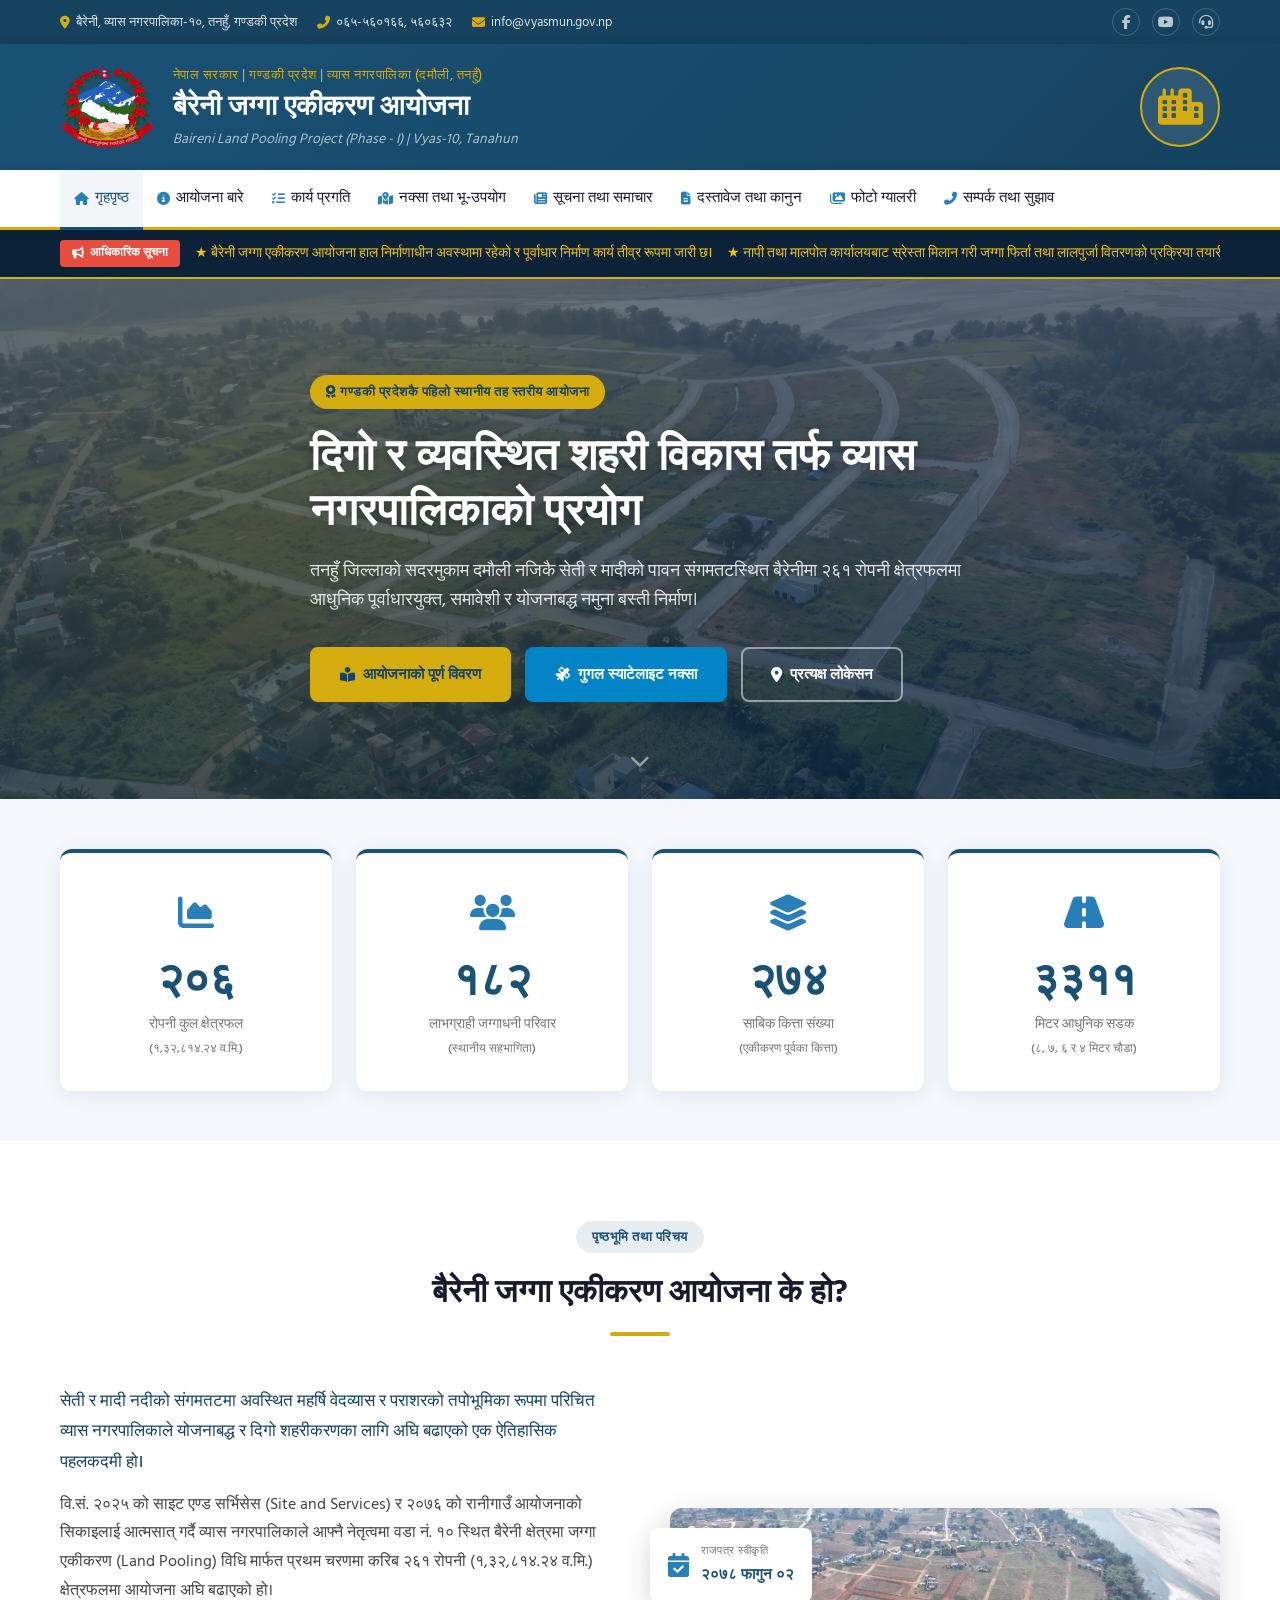
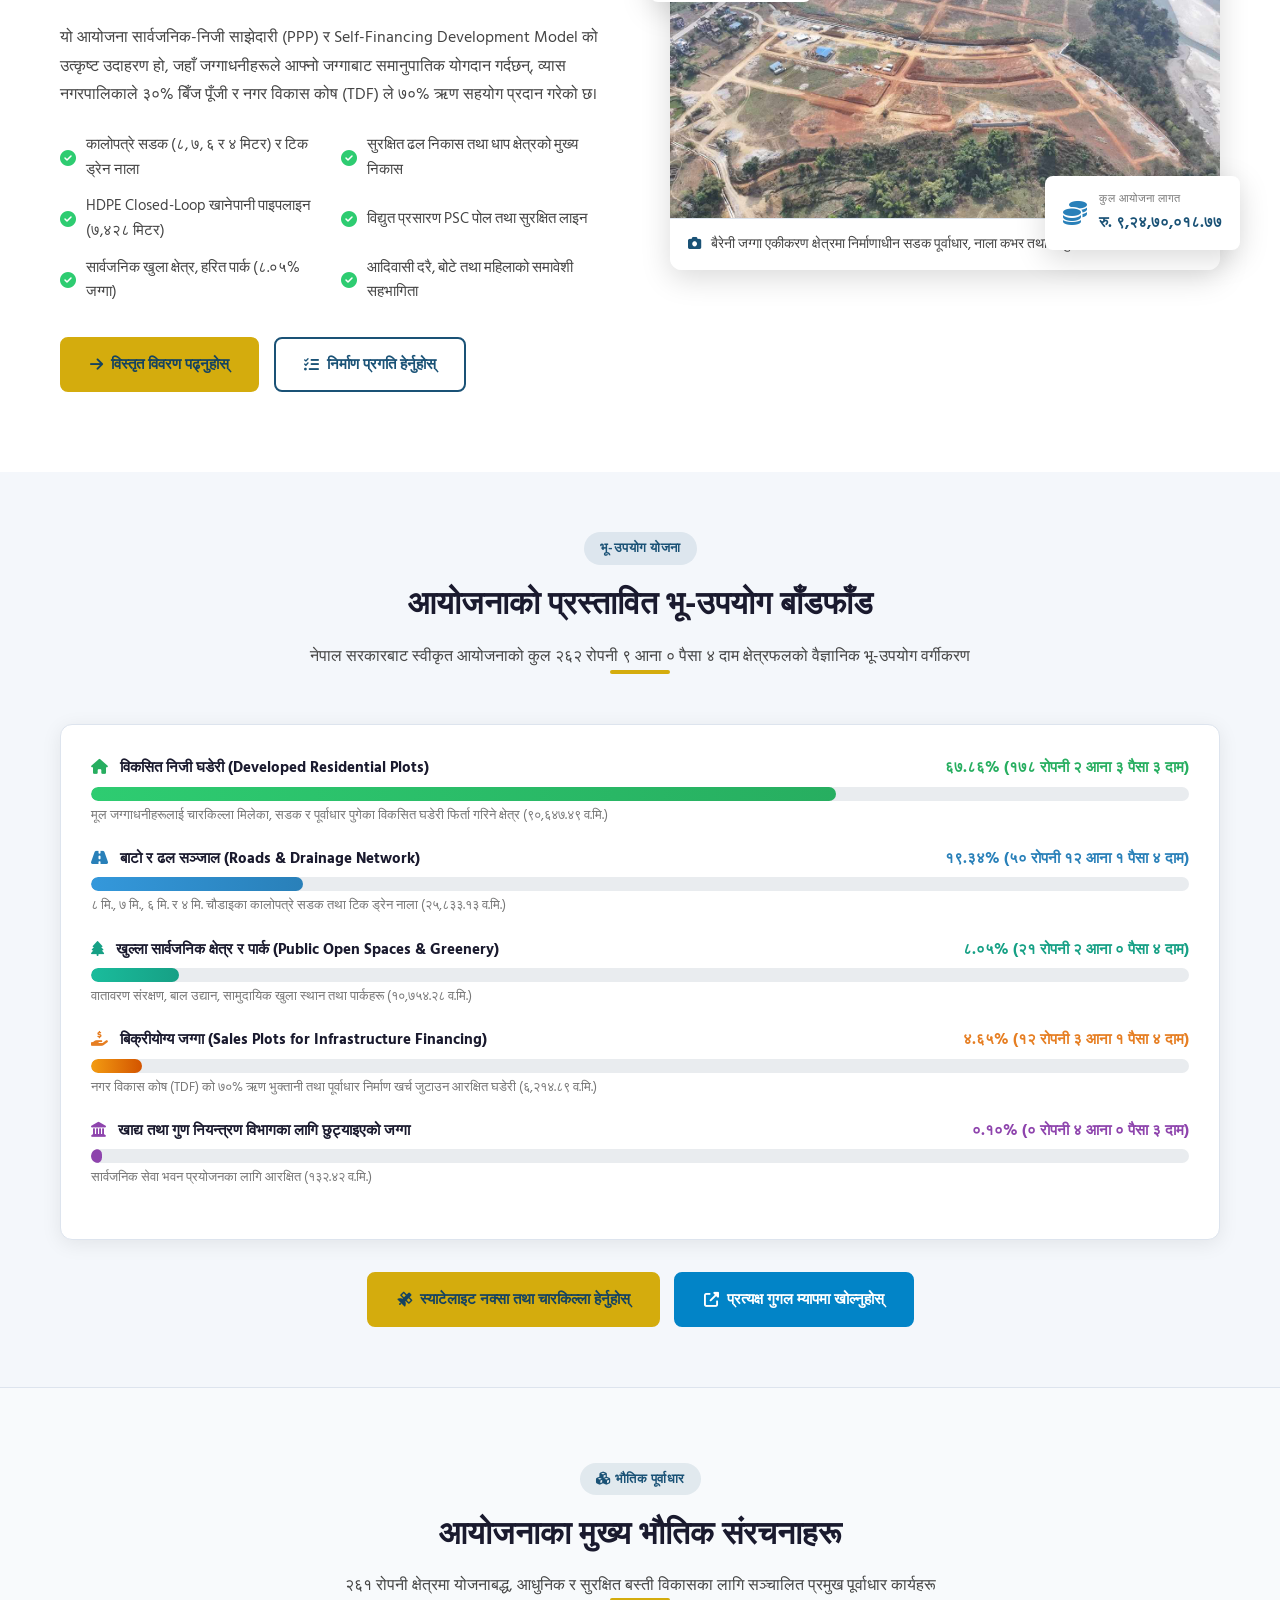
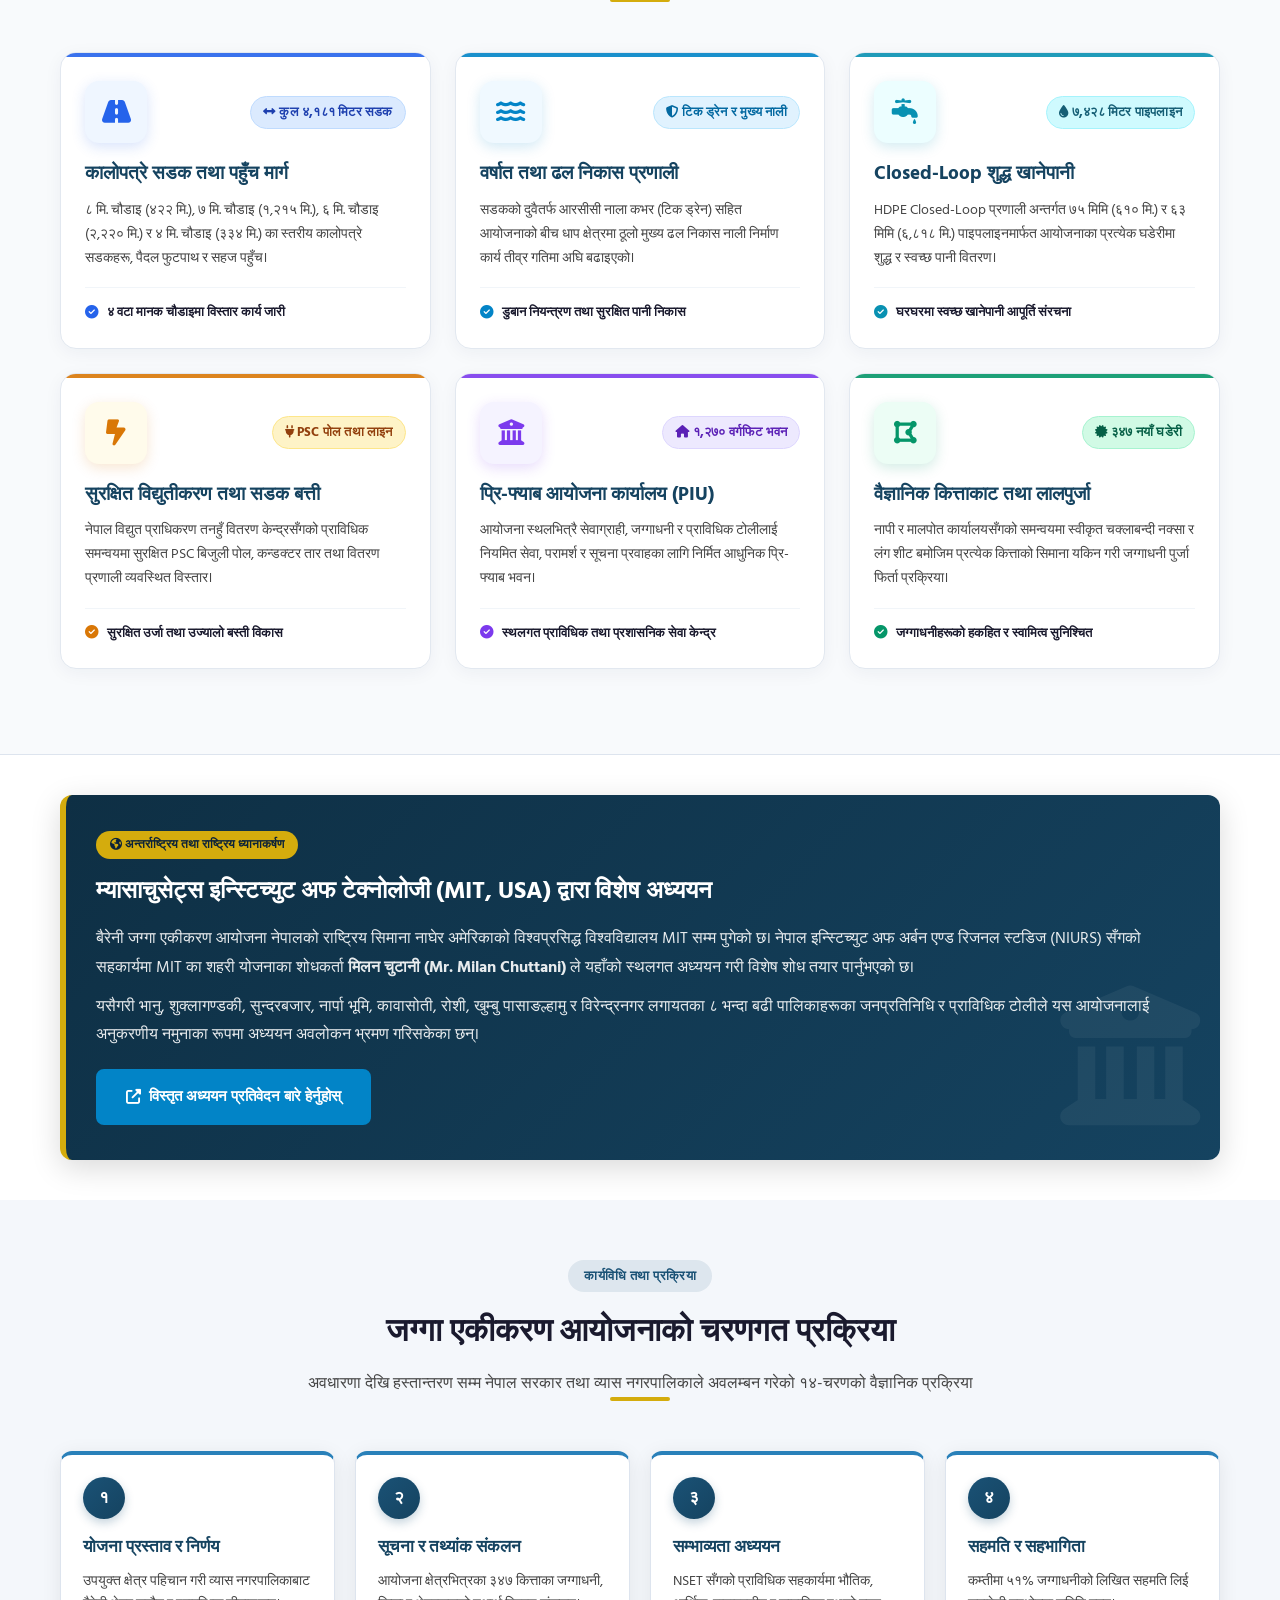
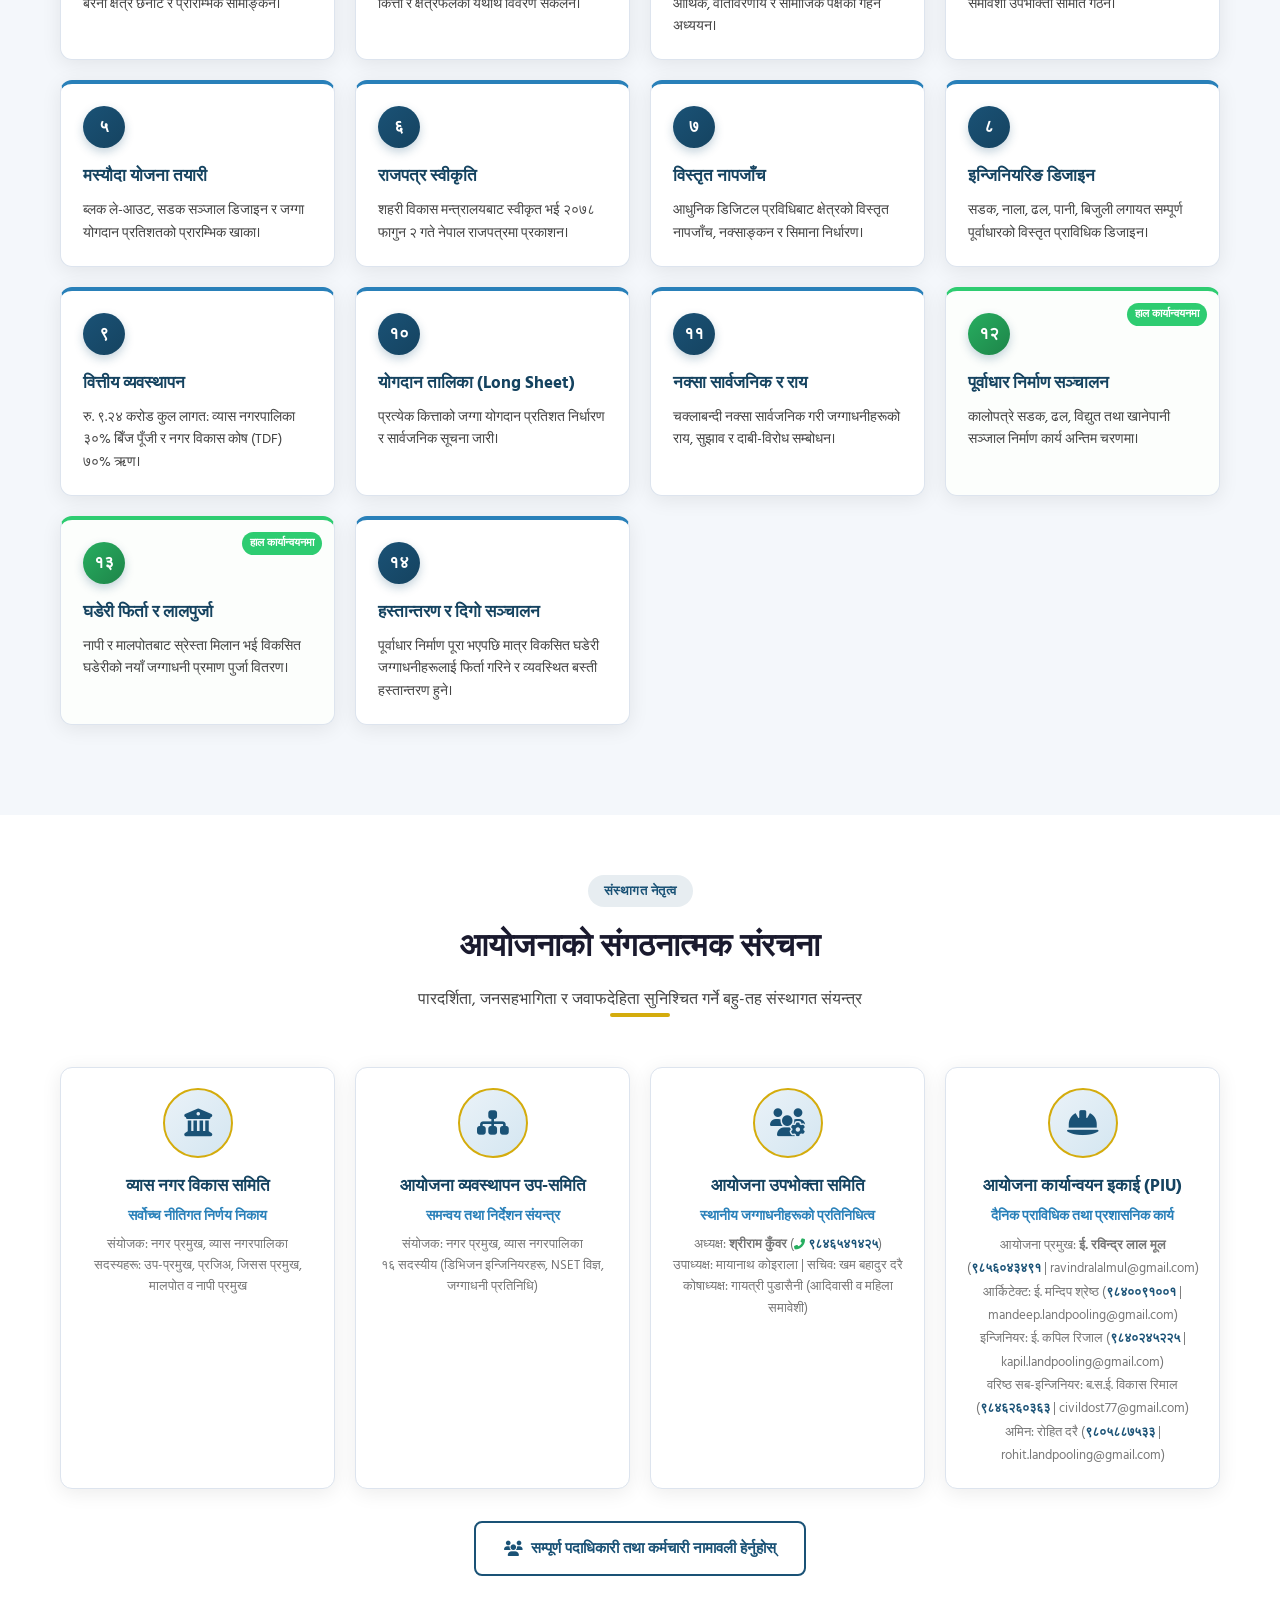
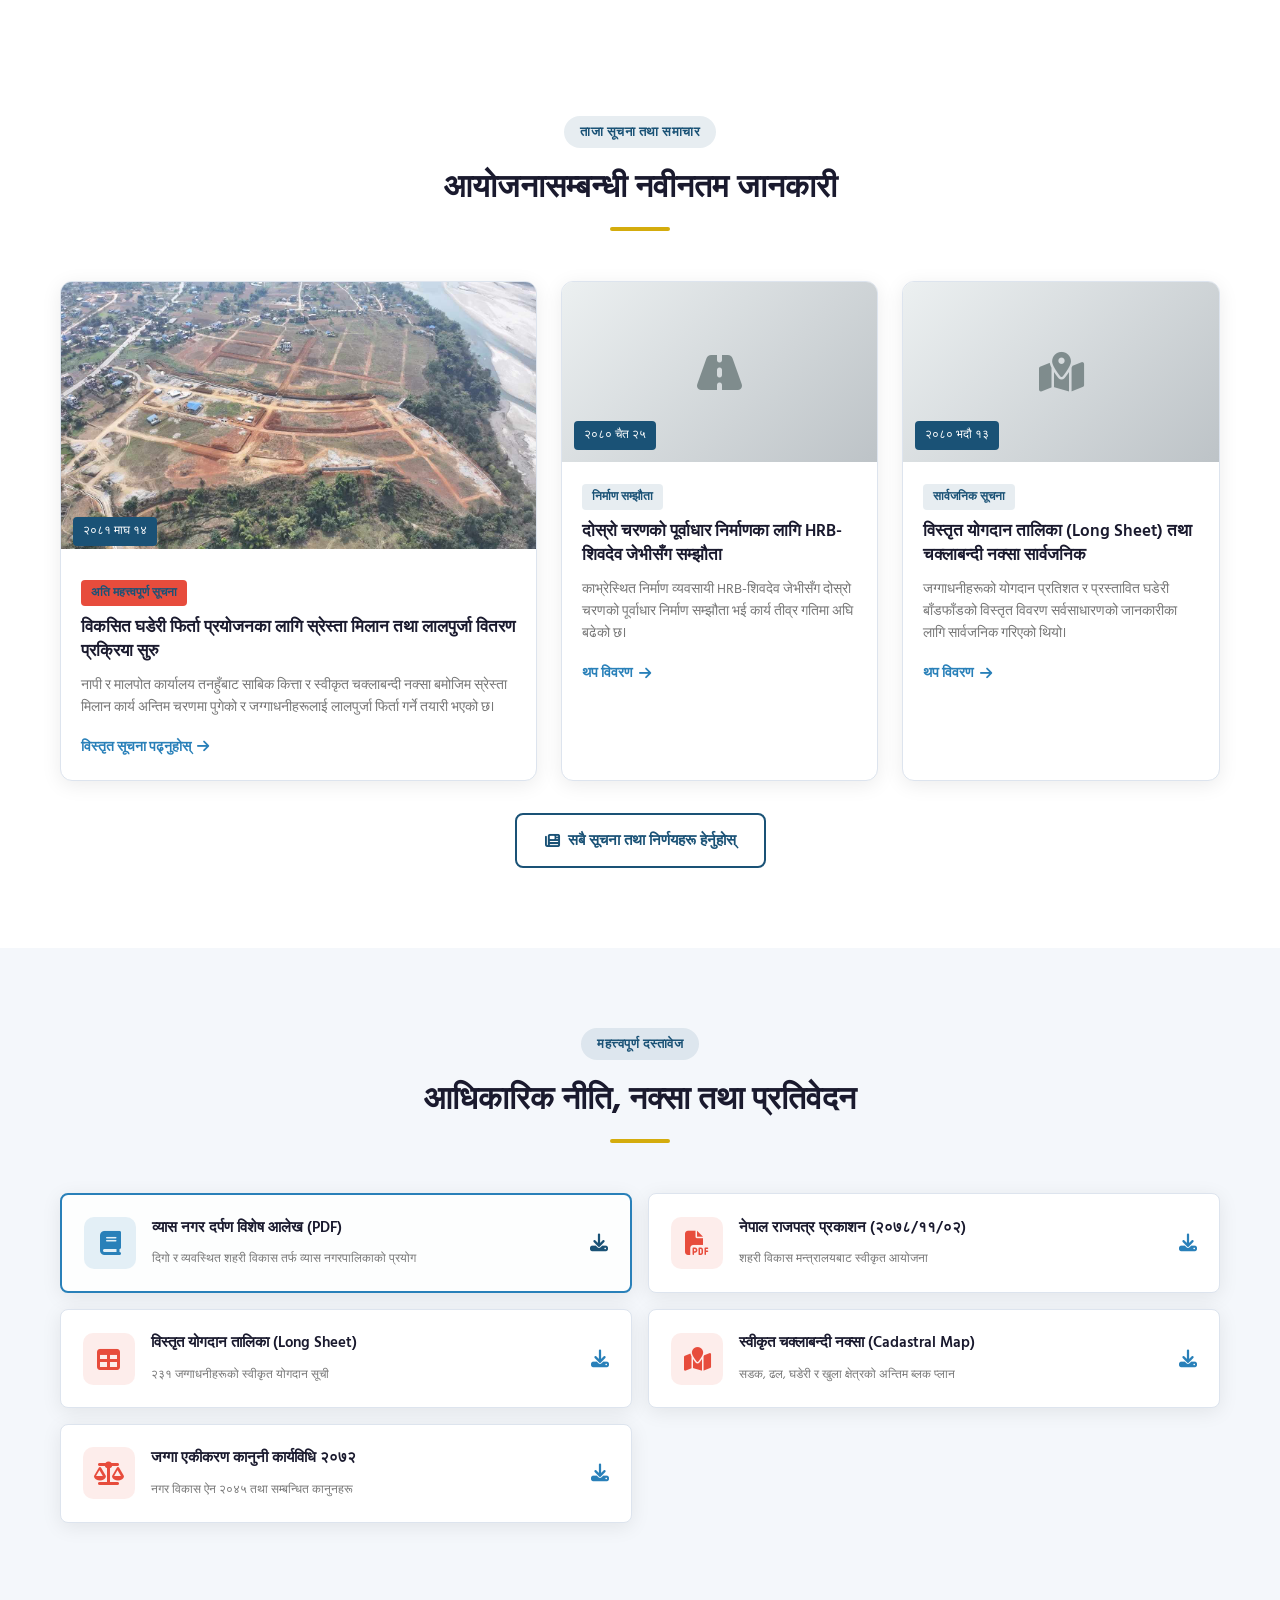
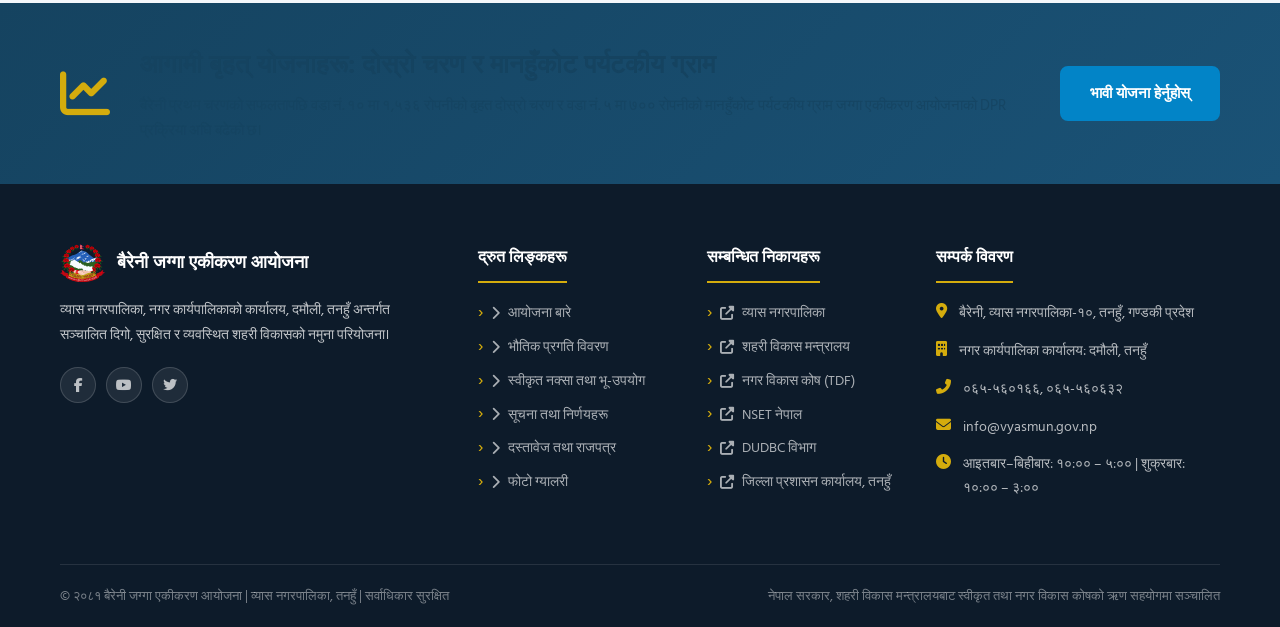
==== index.html @ 3c4b21ab "refactor: update navigation links and structure across core pages" ====
<!DOCTYPE html>
<html lang="ne">
<head>
    <meta charset="UTF-8">
    <meta name="viewport" content="width=device-width, initial-scale=1.0">
    <title>बैरेनी जग्गा एकीकरण आयोजना | व्यास नगरपालिका, तनहुँ</title>
    <meta name="description" content="बैरेनी जग्गा एकीकरण आयोजना (प्रथम चरण), व्यास नगरपालिका वडा नं. १०, तनहुँ। दिगो, व्यवस्थित र सुरक्षित शहरी विकास तर्फ व्यास नगरपालिकाको ऐतिहासिक प्रयोग।">
    <link rel="stylesheet" href="css/style.css">
    <link rel="stylesheet" href="https://cdnjs.cloudflare.com/ajax/libs/font-awesome/6.5.0/css/all.min.css">
    <link href="https://fonts.googleapis.com/css2?family=Hind+Siliguri:wght@300;400;500;600;700&display=swap" rel="stylesheet">
</head>
<body>

    <!-- Top Bar -->
    <div class="top-bar">
        <div class="container">
            <div class="top-bar-left">
                <span><i class="fas fa-map-marker-alt"></i> बैरेनी, व्यास नगरपालिका-१०, तनहुँ, गण्डकी प्रदेश</span>
                <span><i class="fas fa-phone-alt"></i> ०६५-५६०१६६, ५६०६३२</span>
                <span><i class="fas fa-envelope"></i> info@vyasmun.gov.np</span>
            </div>
            <div class="top-bar-right">
                <a href="https://facebook.com" target="_blank" title="Facebook"><i class="fab fa-facebook-f"></i></a>
                <a href="https://youtube.com" target="_blank" title="YouTube"><i class="fab fa-youtube"></i></a>
                <a href="contact.html" title="सम्पर्क"><i class="fas fa-headset"></i></a>
            </div>
        </div>
    </div>

    <!-- Header -->
    <header class="main-header">
        <div class="container">
            <div class="header-content">
                <div class="logo-section">
                    <img src="images/nepal-emblem.svg" alt="नेपाल सरकार निशान छाप" class="gov-logo">
                    <div class="title-section">
                        <p class="gov-title">नेपाल सरकार | गण्डकी प्रदेश | व्यास नगरपालिका (दमौली, तनहुँ)</p>
                        <h1 class="site-title">बैरेनी जग्गा एकीकरण आयोजना</h1>
                        <p class="site-subtitle">Baireni Land Pooling Project (Phase - I) | Vyas-10, Tanahun</p>
                    </div>
                </div>
                <div class="header-emblem">
                    <div class="emblem-circle" title="दिगो र व्यवस्थित शहर">
                        <i class="fas fa-city"></i>
                    </div>
                </div>
            </div>
        </div>
    </header>

    <!-- Navigation -->
    <nav class="main-nav">
        <div class="container">
            <button class="nav-toggle" id="navToggle" aria-label="Menu Toggle">
                <i class="fas fa-bars"></i>
            </button>
            <ul class="nav-menu" id="navMenu">
                <li class="active"><a href="index.html"><i class="fas fa-home"></i> गृहपृष्ठ</a></li>
                <li><a href="about.html"><i class="fas fa-info-circle"></i> आयोजना बारे</a></li>
                <li><a href="progress.html"><i class="fas fa-tasks"></i> कार्य प्रगति</a></li>
                <li><a href="map.html"><i class="fas fa-map-marked-alt"></i> नक्सा तथा भू-उपयोग</a></li>
                <li><a href="news.html"><i class="fas fa-newspaper"></i> सूचना तथा समाचार</a></li>
                <li><a href="documents.html"><i class="fas fa-file-alt"></i> दस्तावेज तथा कानुन</a></li>
                <li><a href="gallery.html"><i class="fas fa-images"></i> फोटो ग्यालरी</a></li>
                <li><a href="contact.html"><i class="fas fa-phone-alt"></i> सम्पर्क तथा सुझाव</a></li>
            </ul>
        </div>
    </nav>

    <!-- Notice Ticker -->
    <div class="notice-ticker">
        <div class="container">
            <div class="ticker-badge">
                <i class="fas fa-bullhorn"></i> आधिकारिक सूचना
            </div>
            <div class="ticker-content">
                <span class="ticker-text">
                    ★ बैरेनी जग्गा एकीकरण आयोजना हाल निर्माणाधीन अवस्थामा रहेको र पूर्वाधार निर्माण कार्य तीव्र रूपमा जारी छ। &nbsp;&nbsp;&nbsp;&nbsp;★ नापी तथा मालपोत कार्यालयबाट स्रेस्ता मिलान गरी जग्गा फिर्ता तथा लालपुर्जा वितरणको प्रक्रिया तयारी अवस्थामा रहेको छ। &nbsp;&nbsp;&nbsp;&nbsp;★ काठमाडौँ उपत्यका बाहिर स्थानीय तहद्वारा आफ्नै स्वामित्वमा सञ्चालित गण्डकी प्रदेशकै पहिलो नमुना आयोजना।
                </span>
            </div>
        </div>
    </div>

    <!-- Hero Section -->
    <section class="hero" style="background: linear-gradient(rgba(10, 31, 53, 0.62), rgba(13, 43, 69, 0.78)), url('images/baireni_aerial.jpg') center/cover no-repeat;">
        <div class="hero-slider">
            <div class="hero-slide active">
                <div class="hero-content container">
                    <div class="hero-badge">
                        <i class="fas fa-award"></i> गण्डकी प्रदेशकै पहिलो स्थानीय तह स्तरीय आयोजना
                    </div>
                    <h2>दिगो र व्यवस्थित शहरी विकास तर्फ व्यास नगरपालिकाको प्रयोग</h2>
                    <p>तनहुँ जिल्लाको सदरमुकाम दमौली नजिकै सेती र मादीको पावन संगमतटस्थित बैरेनीमा २६१ रोपनी क्षेत्रफलमा आधुनिक पूर्वाधारयुक्त, समावेशी र योजनाबद्ध नमुना बस्ती निर्माण।</p>
                    <div class="hero-buttons">
                        <a href="about.html" class="btn btn-primary"><i class="fas fa-book-reader"></i> आयोजनाको पूर्ण विवरण</a>
                        <a href="map.html" class="btn btn-secondary"><i class="fas fa-satellite"></i> गुगल स्याटेलाइट नक्सा</a>
                        <a href="https://maps.app.goo.gl/1mKsbAi3sd88psxE6" target="_blank" rel="noopener noreferrer" class="btn btn-outline"><i class="fas fa-map-marker-alt"></i> प्रत्यक्ष लोकेसन</a>
                    </div>
                </div>
            </div>
        </div>
        <div class="hero-scroll">
            <i class="fas fa-chevron-down"></i>
        </div>
    </section>

    <!-- Core Statistics Section -->
    <section class="stats-section">
        <div class="container">
            <div class="stats-grid">
                <div class="stat-card">
                    <div class="stat-icon"><i class="fas fa-chart-area"></i></div>
                    <div class="stat-number" data-target="261">०</div>
                    <div class="stat-label">रोपनी कुल क्षेत्रफल<br><small style="font-size:12px;color:var(--text-light);">(१,३२,८१४.२४ व.मि.)</small></div>
                </div>
                <div class="stat-card">
                    <div class="stat-icon"><i class="fas fa-users"></i></div>
                    <div class="stat-number" data-target="231">०</div>
                    <div class="stat-label">लाभग्राही जग्गाधनी परिवार<br><small style="font-size:12px;color:var(--text-light);">(स्थानीय सहभागिता)</small></div>
                </div>
                <div class="stat-card">
                    <div class="stat-icon"><i class="fas fa-layer-group"></i></div>
                    <div class="stat-number" data-target="347">०</div>
                    <div class="stat-label">साबिक कित्ता संख्या<br><small style="font-size:12px;color:var(--text-light);">(एकीकरण पूर्वका कित्ता)</small></div>
                </div>
                <div class="stat-card">
                    <div class="stat-icon"><i class="fas fa-road"></i></div>
                    <div class="stat-number" data-target="4181">०</div>
                    <div class="stat-label">मिटर आधुनिक सडक<br><small style="font-size:12px;color:var(--text-light);">(८, ७, ६ र ४ मिटर चौडा)</small></div>
                </div>
            </div>
        </div>
    </section>

    <!-- About Section -->
    <section class="about-section">
        <div class="container">
            <div class="section-header">
                <span class="section-tag">पृष्ठभूमि तथा परिचय</span>
                <h2>बैरेनी जग्गा एकीकरण आयोजना के हो?</h2>
                <div class="section-divider"></div>
            </div>
            <div class="about-grid">
                <div class="about-text">
                    <p style="font-size: 17px; font-weight: 500; color: var(--primary-dark); margin-bottom: 12px;">
                        सेती र मादी नदीको संगमतटमा अवस्थित महर्षि वेदव्यास र पराशरको तपोभूमिका रूपमा परिचित व्यास नगरपालिकाले योजनाबद्ध र दिगो शहरीकरणका लागि अघि बढाएको एक ऐतिहासिक पहलकदमी हो।
                    </p>
                    <p>
                        वि.सं. २०२५ को साइट एण्ड सर्भिसेस (Site and Services) र २०७६ को रानीगाउँ आयोजनाको सिकाइलाई आत्मसात् गर्दै व्यास नगरपालिकाले आफ्नै नेतृत्वमा वडा नं. १० स्थित बैरेनी क्षेत्रमा जग्गा एकीकरण (Land Pooling) विधि मार्फत प्रथम चरणमा करिब २६१ रोपनी (१,३२,८१४.२४ व.मि.) क्षेत्रफलमा आयोजना अघि बढाएको हो।
                    </p>
                    <p>
                        यो आयोजना सार्वजनिक-निजी साझेदारी (PPP) र Self-Financing Development Model को उत्कृष्ट उदाहरण हो, जहाँ जग्गाधनीहरूले आफ्नो जग्गाबाट समानुपातिक योगदान गर्दछन्, व्यास नगरपालिकाले ३०% बिँज पूँजी र नगर विकास कोष (TDF) ले ७०% ऋण सहयोग प्रदान गरेको छ।
                    </p>
                    <div class="about-features">
                        <div class="feature-item">
                            <i class="fas fa-check-circle"></i>
                            <span>कालोपत्रे सडक (८, ७, ६ र ४ मिटर) र टिक ड्रेन नाला</span>
                        </div>
                        <div class="feature-item">
                            <i class="fas fa-check-circle"></i>
                            <span>सुरक्षित ढल निकास तथा धाप क्षेत्रको मुख्य निकास</span>
                        </div>
                        <div class="feature-item">
                            <i class="fas fa-check-circle"></i>
                            <span>HDPE Closed-Loop खानेपानी पाइपलाइन (७,४२८ मिटर)</span>
                        </div>
                        <div class="feature-item">
                            <i class="fas fa-check-circle"></i>
                            <span>विद्युत प्रसारण PSC पोल तथा सुरक्षित लाइन</span>
                        </div>
                        <div class="feature-item">
                            <i class="fas fa-check-circle"></i>
                            <span>सार्वजनिक खुला क्षेत्र, हरित पार्क (८.०५% जग्गा)</span>
                        </div>
                        <div class="feature-item">
                            <i class="fas fa-check-circle"></i>
                            <span>आदिवासी दरै, बोटे तथा महिलाको समावेशी सहभागिता</span>
                        </div>
                    </div>
                    <div style="margin-top: 25px; display: flex; gap: 15px; flex-wrap: wrap;">
                        <a href="about.html" class="btn btn-primary"><i class="fas fa-arrow-right"></i> विस्तृत विवरण पढ्नुहोस्</a>
                        <a href="progress.html" class="btn btn-outline-primary"><i class="fas fa-tasks"></i> निर्माण प्रगति हेर्नुहोस्</a>
                    </div>
                </div>
                <div class="about-image">
                    <div class="image-card" style="border-radius: var(--radius); overflow: hidden; box-shadow: var(--shadow-hover);">
                        <img src="images/baireni_roads.jpg" alt="बैरेनी आयोजना क्षेत्रमा निर्मित सडक तथा पूर्वाधार" style="width:100%; height: auto; display:block;">
                        <div style="padding: 14px 18px; background: #fff; font-size: 13.5px; color: var(--text-medium); border-top: 1px solid var(--border);">
                            <i class="fas fa-camera" style="color:var(--primary); margin-right:6px;"></i> बैरेनी जग्गा एकीकरण क्षेत्रमा निर्माणाधीन सडक पूर्वाधार, नाला कभर तथा बिजुली पोल विस्तार
                        </div>
                    </div>
                    <div class="info-badge top-badge">
                        <i class="fas fa-calendar-check"></i>
                        <div>
                            <strong>राजपत्र स्वीकृति</strong>
                            <span>२०७८ फागुन ०२</span>
                        </div>
                    </div>
                    <div class="info-badge bottom-badge">
                        <i class="fas fa-coins"></i>
                        <div>
                            <strong>कुल आयोजना लागत</strong>
                            <span>रु. ९,२४,७०,०१८.७७</span>
                        </div>
                    </div>
                </div>
            </div>
        </div>
    </section>

    <!-- Land Use Breakdown Section -->
    <section class="section" style="background: var(--bg-light); padding: 60px 0;">
        <div class="container">
            <div class="section-header">
                <span class="section-tag">भू-उपयोग योजना</span>
                <h2>आयोजनाको प्रस्तावित भू-उपयोग बाँडफाँड</h2>
                <p style="color: var(--text-medium); max-width: 750px; margin: 0 auto;">नेपाल सरकारबाट स्वीकृत आयोजनाको कुल २६२ रोपनी ९ आना ० पैसा ४ दाम क्षेत्रफलको वैज्ञानिक भू-उपयोग वर्गीकरण</p>
                <div class="section-divider"></div>
            </div>

            <div class="landuse-bars" style="background: #fff; padding: 30px; border-radius: var(--radius); box-shadow: var(--shadow); border: 1px solid var(--border);">
                <!-- Item 1 -->
                <div class="landuse-bar-item">
                    <div class="landuse-header">
                        <span><i class="fas fa-home" style="color: #27ae60; margin-right: 8px;"></i> <strong>विकसित निजी घडेरी (Developed Residential Plots)</strong></span>
                        <span style="color: #27ae60; font-weight: 700;">६७.८६% (१७८ रोपनी २ आना ३ पैसा ३ दाम)</span>
                    </div>
                    <div class="landuse-track">
                        <div class="landuse-fill" style="width: 67.86%; background: linear-gradient(90deg, #2ecc71, #27ae60);"></div>
                    </div>
                    <small style="color: var(--text-light); font-size: 13px;">मूल जग्गाधनीहरूलाई चारकिल्ला मिलेका, सडक र पूर्वाधार पुगेका विकसित घडेरी फिर्ता गरिने क्षेत्र (९०,६४७.४९ व.मि.)</small>
                </div>

                <!-- Item 2 -->
                <div class="landuse-bar-item">
                    <div class="landuse-header">
                        <span><i class="fas fa-road" style="color: #2980b9; margin-right: 8px;"></i> <strong>बाटो र ढल सञ्जाल (Roads & Drainage Network)</strong></span>
                        <span style="color: #2980b9; font-weight: 700;">१९.३४% (५० रोपनी १२ आना १ पैसा ४ दाम)</span>
                    </div>
                    <div class="landuse-track">
                        <div class="landuse-fill" style="width: 19.34%; background: linear-gradient(90deg, #3498db, #2980b9);"></div>
                    </div>
                    <small style="color: var(--text-light); font-size: 13px;">८ मि., ७ मि., ६ मि. र ४ मि. चौडाइका कालोपत्रे सडक तथा टिक ड्रेन नाला (२५,८३३.१३ व.मि.)</small>
                </div>

                <!-- Item 3 -->
                <div class="landuse-bar-item">
                    <div class="landuse-header">
                        <span><i class="fas fa-tree" style="color: #16a085; margin-right: 8px;"></i> <strong>खुल्ला सार्वजनिक क्षेत्र र पार्क (Public Open Spaces & Greenery)</strong></span>
                        <span style="color: #16a085; font-weight: 700;">८.०५% (२१ रोपनी २ आना ० पैसा ४ दाम)</span>
                    </div>
                    <div class="landuse-track">
                        <div class="landuse-fill" style="width: 8.05%; background: linear-gradient(90deg, #1abc9c, #16a085);"></div>
                    </div>
                    <small style="color: var(--text-light); font-size: 13px;">वातावरण संरक्षण, बाल उद्यान, सामुदायिक खुला स्थान तथा पार्कहरू (१०,७५४.२८ व.मि.)</small>
                </div>

                <!-- Item 4 -->
                <div class="landuse-bar-item">
                    <div class="landuse-header">
                        <span><i class="fas fa-hand-holding-usd" style="color: #e67e22; margin-right: 8px;"></i> <strong>बिक्रीयोग्य जग्गा (Sales Plots for Infrastructure Financing)</strong></span>
                        <span style="color: #e67e22; font-weight: 700;">४.६५% (१२ रोपनी ३ आना १ पैसा ४ दाम)</span>
                    </div>
                    <div class="landuse-track">
                        <div class="landuse-fill" style="width: 4.65%; background: linear-gradient(90deg, #f39c12, #d35400);"></div>
                    </div>
                    <small style="color: var(--text-light); font-size: 13px;">नगर विकास कोष (TDF) को ७०% ऋण भुक्तानी तथा पूर्वाधार निर्माण खर्च जुटाउन आरक्षित घडेरी (६,२१४.८९ व.मि.)</small>
                </div>

                <!-- Item 5 -->
                <div class="landuse-bar-item">
                    <div class="landuse-header">
                        <span><i class="fas fa-landmark" style="color: #8e44ad; margin-right: 8px;"></i> <strong>खाद्य तथा गुण नियन्त्रण विभागका लागि छुट्याइएको जग्गा</strong></span>
                        <span style="color: #8e44ad; font-weight: 700;">०.१०% (० रोपनी ४ आना ० पैसा ३ दाम)</span>
                    </div>
                    <div class="landuse-track">
                        <div class="landuse-fill" style="width: 1%; background: #8e44ad;"></div>
                    </div>
                    <small style="color: var(--text-light); font-size: 13px;">सार्वजनिक सेवा भवन प्रयोजनका लागि आरक्षित (१३२.४२ व.मि.)</small>
                </div>
            </div>

            <div class="text-center mt-4" style="display:flex; justify-content:center; gap:14px; flex-wrap:wrap;">
                <a href="map.html" class="btn btn-primary"><i class="fas fa-satellite"></i> स्याटेलाइट नक्सा तथा चारकिल्ला हेर्नुहोस्</a>
                <a href="https://maps.app.goo.gl/1mKsbAi3sd88psxE6" target="_blank" rel="noopener noreferrer" class="btn btn-secondary"><i class="fas fa-external-link-alt"></i> प्रत्यक्ष गुगल म्यापमा खोल्नुहोस्</a>
            </div>
        </div>
    </section>

    <!-- Key Highlights / Infrastructure (भौतिक पूर्वाधार संरचनाहरू) -->
    <section class="infra-section">
        <div class="container">
            <div class="section-header">
                <span class="section-tag"><i class="fas fa-cubes"></i> भौतिक पूर्वाधार</span>
                <h2>आयोजनाका मुख्य भौतिक संरचनाहरू</h2>
                <p style="color: var(--text-medium); max-width: 720px; margin: 10px auto 0; font-size: 15.5px; line-height: 1.6;">२६१ रोपनी क्षेत्रमा योजनाबद्ध, आधुनिक र सुरक्षित बस्ती विकासका लागि सञ्चालित प्रमुख पूर्वाधार कार्यहरू</p>
                <div class="section-divider"></div>
            </div>
            
            <div class="benefits-grid">
                <!-- 1. कालोपत्रे सडक -->
                <div class="benefit-card" style="--card-accent:#2563eb; --icon-bg:#eff6ff; --icon-color:#2563eb; --icon-shadow:rgba(37,99,235,0.18); --badge-bg:#dbeafe; --badge-color:#1e40af; --badge-border:#bfdbfe;">
                    <div class="benefit-card-top">
                        <div class="benefit-icon"><i class="fas fa-road"></i></div>
                        <span class="benefit-badge"><i class="fas fa-arrows-alt-h"></i> कुल ४,१८१ मिटर सडक</span>
                    </div>
                    <h3>कालोपत्रे सडक तथा पहुँच मार्ग</h3>
                    <p>८ मि. चौडाइ (४२२ मि.), ७ मि. चौडाइ (१,२१५ मि.), ६ मि. चौडाइ (२,२२० मि.) र ४ मि. चौडाइ (३३४ मि.) का स्तरीय कालोपत्रे सडकहरू, पैदल फुटपाथ र सहज पहुँच।</p>
                    <div class="benefit-footer">
                        <i class="fas fa-check-circle"></i> <span>४ वटा मानक चौडाइमा विस्तार कार्य जारी</span>
                    </div>
                </div>

                <!-- 2. ढल तथा नाली निकास -->
                <div class="benefit-card" style="--card-accent:#0284c7; --icon-bg:#f0f9ff; --icon-color:#0284c7; --icon-shadow:rgba(2,132,199,0.18); --badge-bg:#e0f2fe; --badge-color:#0369a1; --badge-border:#bae6fd;">
                    <div class="benefit-card-top">
                        <div class="benefit-icon"><i class="fas fa-water"></i></div>
                        <span class="benefit-badge"><i class="fas fa-shield-alt"></i> टिक ड्रेन र मुख्य नाली</span>
                    </div>
                    <h3>वर्षात तथा ढल निकास प्रणाली</h3>
                    <p>सडकको दुवैतर्फ आरसीसी नाला कभर (टिक ड्रेन) सहित आयोजनाको बीच धाप क्षेत्रमा ठूलो मुख्य ढल निकास नाली निर्माण कार्य तीव्र गतिमा अघि बढाइएको।</p>
                    <div class="benefit-footer">
                        <i class="fas fa-check-circle"></i> <span>डुबान नियन्त्रण तथा सुरक्षित पानी निकास</span>
                    </div>
                </div>

                <!-- 3. खानेपानी सञ्जाल -->
                <div class="benefit-card" style="--card-accent:#0891b2; --icon-bg:#ecfeff; --icon-color:#0891b2; --icon-shadow:rgba(8,145,178,0.18); --badge-bg:#cffafe; --badge-color:#155e75; --badge-border:#a5f3fc;">
                    <div class="benefit-card-top">
                        <div class="benefit-icon"><i class="fas fa-faucet-drip"></i></div>
                        <span class="benefit-badge"><i class="fas fa-tint"></i> ७,४२८ मिटर पाइपलाइन</span>
                    </div>
                    <h3>Closed-Loop शुद्ध खानेपानी</h3>
                    <p>HDPE Closed-Loop प्रणाली अन्तर्गत ७५ मिमि (६१० मि.) र ६३ मिमि (६,८१८ मि.) पाइपलाइनमार्फत आयोजनाका प्रत्येक घडेरीमा शुद्ध र स्वच्छ पानी वितरण।</p>
                    <div class="benefit-footer">
                        <i class="fas fa-check-circle"></i> <span>घरघरमा स्वच्छ खानेपानी आपूर्ति संरचना</span>
                    </div>
                </div>

                <!-- 4. विद्युतीकरण -->
                <div class="benefit-card" style="--card-accent:#d97706; --icon-bg:#fffbeb; --icon-color:#d97706; --icon-shadow:rgba(217,119,6,0.18); --badge-bg:#fef3c7; --badge-color:#92400e; --badge-border:#fde68a;">
                    <div class="benefit-card-top">
                        <div class="benefit-icon"><i class="fas fa-bolt-lightning"></i></div>
                        <span class="benefit-badge"><i class="fas fa-plug"></i> PSC पोल तथा लाइन</span>
                    </div>
                    <h3>सुरक्षित विद्युतीकरण तथा सडक बत्ती</h3>
                    <p>नेपाल विद्युत प्राधिकरण तनहुँ वितरण केन्द्रसँगको प्राविधिक समन्वयमा सुरक्षित PSC बिजुली पोल, कन्डक्टर तार तथा वितरण प्रणाली व्यवस्थित विस्तार।</p>
                    <div class="benefit-footer">
                        <i class="fas fa-check-circle"></i> <span>सुरक्षित उर्जा तथा उज्यालो बस्ती विकास</span>
                    </div>
                </div>

                <!-- 5. कार्यालय भवन -->
                <div class="benefit-card" style="--card-accent:#7c3aed; --icon-bg:#f5f3ff; --icon-color:#7c3aed; --icon-shadow:rgba(124,58,237,0.18); --badge-bg:#ede9fe; --badge-color:#5b21b6; --badge-border:#ddd6fe;">
                    <div class="benefit-card-top">
                        <div class="benefit-icon"><i class="fas fa-building-columns"></i></div>
                        <span class="benefit-badge"><i class="fas fa-home"></i> १,२७० वर्गफिट भवन</span>
                    </div>
                    <h3>प्रि-फ्याब आयोजना कार्यालय (PIU)</h3>
                    <p>आयोजना स्थलभित्रै सेवाग्राही, जग्गाधनी र प्राविधिक टोलीलाई नियमित सेवा, परामर्श र सूचना प्रवाहका लागि निर्मित आधुनिक प्रि-फ्याब भवन।</p>
                    <div class="benefit-footer">
                        <i class="fas fa-check-circle"></i> <span>स्थलगत प्राविधिक तथा प्रशासनिक सेवा केन्द्र</span>
                    </div>
                </div>

                <!-- 6. कित्ताकाट तथा लालपुर्जा -->
                <div class="benefit-card" style="--card-accent:#059669; --icon-bg:#ecfdf5; --icon-color:#059669; --icon-shadow:rgba(5,150,105,0.18); --badge-bg:#d1fae5; --badge-color:#065f46; --badge-border:#a7f3d0;">
                    <div class="benefit-card-top">
                        <div class="benefit-icon"><i class="fas fa-draw-polygon"></i></div>
                        <span class="benefit-badge"><i class="fas fa-certificate"></i> ३४७ नयाँ घडेरी</span>
                    </div>
                    <h3>वैज्ञानिक कित्ताकाट तथा लालपुर्जा</h3>
                    <p>नापी र मालपोत कार्यालयसँगको समन्वयमा स्वीकृत चक्लाबन्दी नक्सा र लंग शीट बमोजिम प्रत्येक कित्ताको सिमाना यकिन गरी जग्गाधनी पुर्जा फिर्ता प्रक्रिया।</p>
                    <div class="benefit-footer">
                        <i class="fas fa-check-circle"></i> <span>जग्गाधनीहरूको हकहित र स्वामित्व सुनिश्चित</span>
                    </div>
                </div>
            </div>
        </div>
    </section>

    <!-- MIT and National Spotlight -->
    <section class="container">
        <div class="spotlight-box">
            <span class="spotlight-tag"><i class="fas fa-globe-americas"></i> अन्तर्राष्ट्रिय तथा राष्ट्रिय ध्यानाकर्षण</span>
            <h3 class="spotlight-title">म्यासाचुसेट्स इन्स्टिच्युट अफ टेक्नोलोजी (MIT, USA) द्वारा विशेष अध्ययन</h3>
            <p class="spotlight-desc">
                बैरेनी जग्गा एकीकरण आयोजना नेपालको राष्ट्रिय सिमाना नाघेर अमेरिकाको विश्वप्रसिद्ध विश्वविद्यालय MIT सम्म पुगेको छ। नेपाल इन्स्टिच्युट अफ अर्बन एण्ड रिजनल स्टडिज (NIURS) सँगको सहकार्यमा MIT का शहरी योजनाका शोधकर्ता <strong>मिलन चुटानी (Mr. Milan Chuttani)</strong> ले यहाँको स्थलगत अध्ययन गरी विशेष शोध तयार पार्नुभएको छ।
            </p>
            <p class="spotlight-desc" style="margin-top: 10px;">
                यसैगरी भानु, शुक्लागण्डकी, सुन्दरबजार, नार्पा भूमि, कावासोती, रोशी, खुम्बु पासाङल्हामु र विरेन्द्रनगर लगायतका ८ भन्दा बढी पालिकाहरूका जनप्रतिनिधि र प्राविधिक टोलीले यस आयोजनालाई अनुकरणीय नमुनाका रूपमा अध्ययन अवलोकन भ्रमण गरिसकेका छन्।
            </p>
            <div style="margin-top: 20px;">
                <a href="about.html#mit-study" class="btn btn-secondary"><i class="fas fa-external-link-alt"></i> विस्तृत अध्ययन प्रतिवेदन बारे हेर्नुहोस्</a>
            </div>
        </div>
    </section>

    <!-- 14 Step Workflow Overview -->
    <section class="section" style="background: var(--bg-light); padding: 60px 0;">
        <div class="container">
            <div class="section-header">
                <span class="section-tag">कार्यविधि तथा प्रक्रिया</span>
                <h2>जग्गा एकीकरण आयोजनाको चरणगत प्रक्रिया</h2>
                <p style="color: var(--text-medium); max-width: 750px; margin: 0 auto;">अवधारणा देखि हस्तान्तरण सम्म नेपाल सरकार तथा व्यास नगरपालिकाले अवलम्बन गरेको १४-चरणको वैज्ञानिक प्रक्रिया</p>
                <div class="section-divider"></div>
            </div>

            <div class="process-stepper">
                <div class="step-card">
                    <div class="step-number">१</div>
                    <h4 class="step-title">योजना प्रस्ताव र निर्णय</h4>
                    <p class="step-desc">उपयुक्त क्षेत्र पहिचान गरी व्यास नगरपालिकाबाट बैरेनी क्षेत्र छनौट र प्रारम्भिक सीमाङ्कन।</p>
                </div>
                <div class="step-card">
                    <div class="step-number">२</div>
                    <h4 class="step-title">सूचना र तथ्यांक संकलन</h4>
                    <p class="step-desc">आयोजना क्षेत्रभित्रका ३४७ कित्ताका जग्गाधनी, कित्ता र क्षेत्रफलको यथार्थ विवरण संकलन।</p>
                </div>
                <div class="step-card">
                    <div class="step-number">३</div>
                    <h4 class="step-title">सम्भाव्यता अध्ययन</h4>
                    <p class="step-desc">NSET सँगको प्राविधिक सहकार्यमा भौतिक, आर्थिक, वातावरणीय र सामाजिक पक्षको गहन अध्ययन।</p>
                </div>
                <div class="step-card">
                    <div class="step-number">४</div>
                    <h4 class="step-title">सहमति र सहभागिता</h4>
                    <p class="step-desc">कम्तीमा ५१% जग्गाधनीको लिखित सहमति लिई समावेशी उपभोक्ता समिति गठन।</p>
                </div>
                <div class="step-card">
                    <div class="step-number">५</div>
                    <h4 class="step-title">मस्यौदा योजना तयारी</h4>
                    <p class="step-desc">ब्लक ले-आउट, सडक सञ्जाल डिजाइन र जग्गा योगदान प्रतिशतको प्रारम्भिक खाका।</p>
                </div>
                <div class="step-card">
                    <div class="step-number">६</div>
                    <h4 class="step-title">राजपत्र स्वीकृति</h4>
                    <p class="step-desc">शहरी विकास मन्त्रालयबाट स्वीकृत भई २०७८ फागुन २ गते नेपाल राजपत्रमा प्रकाशन।</p>
                </div>
                <div class="step-card">
                    <div class="step-number">७</div>
                    <h4 class="step-title">विस्तृत नापजाँच</h4>
                    <p class="step-desc">आधुनिक डिजिटल प्रविधिबाट क्षेत्रको विस्तृत नापजाँच, नक्साङ्कन र सिमाना निर्धारण।</p>
                </div>
                <div class="step-card">
                    <div class="step-number">८</div>
                    <h4 class="step-title">इन्जिनियरिङ डिजाइन</h4>
                    <p class="step-desc">सडक, नाला, ढल, पानी, बिजुली लगायत सम्पूर्ण पूर्वाधारको विस्तृत प्राविधिक डिजाइन।</p>
                </div>
                <div class="step-card">
                    <div class="step-number">९</div>
                    <h4 class="step-title">वित्तीय व्यवस्थापन</h4>
                    <p class="step-desc">रु. ९.२४ करोड कुल लागत: व्यास नगरपालिका ३०% बिँज पूँजी र नगर विकास कोष (TDF) ७०% ऋण।</p>
                </div>
                <div class="step-card">
                    <div class="step-number">१०</div>
                    <h4 class="step-title">योगदान तालिका (Long Sheet)</h4>
                    <p class="step-desc">प्रत्येक कित्ताको जग्गा योगदान प्रतिशत निर्धारण र सार्वजनिक सूचना जारी।</p>
                </div>
                <div class="step-card">
                    <div class="step-number">११</div>
                    <h4 class="step-title">नक्सा सार्वजनिक र राय</h4>
                    <p class="step-desc">चक्लाबन्दी नक्सा सार्वजनिक गरी जग्गाधनीहरूको राय, सुझाव र दाबी-विरोध सम्बोधन।</p>
                </div>
                <div class="step-card active-phase">
                    <div class="step-number">१२</div>
                    <h4 class="step-title">पूर्वाधार निर्माण सञ्चालन</h4>
                    <p class="step-desc">कालोपत्रे सडक, ढल, विद्युत तथा खानेपानी सञ्जाल निर्माण कार्य अन्तिम चरणमा।</p>
                </div>
                <div class="step-card active-phase">
                    <div class="step-number">१३</div>
                    <h4 class="step-title">घडेरी फिर्ता र लालपुर्जा</h4>
                    <p class="step-desc">नापी र मालपोतबाट स्रेस्ता मिलान भई विकसित घडेरीको नयाँ जग्गाधनी प्रमाण पुर्जा वितरण।</p>
                </div>
                <div class="step-card">
                    <div class="step-number">१४</div>
                    <h4 class="step-title">हस्तान्तरण र दिगो सञ्चालन</h4>
                    <p class="step-desc">पूर्वाधार निर्माण पूरा भएपछि मात्र विकसित घडेरी जग्गाधनीहरूलाई फिर्ता गरिने र व्यवस्थित बस्ती हस्तान्तरण हुने।</p>
                </div>
            </div>
        </div>
    </section>

    <!-- Governance Structure -->
    <section class="section" style="padding: 60px 0;">
        <div class="container">
            <div class="section-header">
                <span class="section-tag">संस्थागत नेतृत्व</span>
                <h2>आयोजनाको संगठनात्मक संरचना</h2>
                <p style="color: var(--text-medium); max-width: 750px; margin: 0 auto;">पारदर्शिता, जनसहभागिता र जवाफदेहिता सुनिश्चित गर्ने बहु-तह संस्थागत संयन्त्र</p>
                <div class="section-divider"></div>
            </div>

            <div class="team-grid">
                <div class="team-card">
                    <div class="team-avatar"><i class="fas fa-university"></i></div>
                    <h4 class="team-name">व्यास नगर विकास समिति</h4>
                    <div class="team-role">सर्वोच्च नीतिगत निर्णय निकाय</div>
                    <p class="team-org">संयोजक: नगर प्रमुख, व्यास नगरपालिका<br>सदस्यहरू: उप-प्रमुख, प्रजिअ, जिसस प्रमुख, मालपोत व नापी प्रमुख</p>
                </div>
                <div class="team-card">
                    <div class="team-avatar"><i class="fas fa-sitemap"></i></div>
                    <h4 class="team-name">आयोजना व्यवस्थापन उप-समिति</h4>
                    <div class="team-role">समन्वय तथा निर्देशन संयन्त्र</div>
                    <p class="team-org">संयोजक: नगर प्रमुख, व्यास नगरपालिका<br>१६ सदस्यीय (डिभिजन इन्जिनियरहरू, NSET विज्ञ, जग्गाधनी प्रतिनिधि)</p>
                </div>
                <div class="team-card">
                    <div class="team-avatar"><i class="fas fa-users-cog"></i></div>
                    <h4 class="team-name">आयोजना उपभोक्ता समिति</h4>
                    <div class="team-role">स्थानीय जग्गाधनीहरूको प्रतिनिधित्व</div>
                    <p class="team-org">अध्यक्ष: <strong>श्रीराम कुँवर</strong> (<a href="tel:9846541425" style="color:var(--primary); font-weight:600; text-decoration:none;"><i class="fas fa-phone-alt" style="color:#27ae60; font-size:11px;"></i> ९८४६५४१४२५</a>)<br>उपाध्यक्ष: मायानाथ कोइराला | सचिव: खम बहादुर दरै<br>कोषाध्यक्ष: गायत्री पुडासैनी (आदिवासी व महिला समावेशी)</p>
                </div>
                <div class="team-card">
                    <div class="team-avatar"><i class="fas fa-hard-hat"></i></div>
                    <h4 class="team-name">आयोजना कार्यान्वयन इकाई (PIU)</h4>
                    <div class="team-role">दैनिक प्राविधिक तथा प्रशासनिक कार्य</div>
                    <p class="team-org" style="line-height:1.8; font-size:13px;">
                        आयोजना प्रमुख: <strong>ई. रविन्द्र लाल मूल</strong> (<a href="tel:9856043491" style="color:var(--primary); font-weight:600; text-decoration:none;">९८५६०४३४९१</a> | <a href="mailto:ravindralalmul@gmail.com" style="color:var(--text-light); text-decoration:none;">ravindralalmul@gmail.com</a>)<br>
                        आर्किटेक्ट: ई. मन्दिप श्रेष्ठ (<a href="tel:9840091001" style="color:var(--primary); font-weight:600; text-decoration:none;">९८४००९१००१</a> | <a href="mailto:mandeep.landpooling@gmail.com" style="color:var(--text-light); text-decoration:none;">mandeep.landpooling@gmail.com</a>)<br>
                        इन्जिनियर: ई. कपिल रिजाल (<a href="tel:9840245225" style="color:var(--primary); font-weight:600; text-decoration:none;">९८४०२४५२२५</a> | <a href="mailto:kapil.landpooling@gmail.com" style="color:var(--text-light); text-decoration:none;">kapil.landpooling@gmail.com</a>)<br>
                        वरिष्ठ सब-इन्जिनियर: ब.स.ई. विकास रिमाल (<a href="tel:9846260363" style="color:var(--primary); font-weight:600; text-decoration:none;">९८४६२६०३६३</a> | <a href="mailto:civildost77@gmail.com" style="color:var(--text-light); text-decoration:none;">civildost77@gmail.com</a>)<br>
                        अमिन: रोहित दरै (<a href="tel:9805887533" style="color:var(--primary); font-weight:600; text-decoration:none;">९८०५८८७५३३</a> | <a href="mailto:rohit.landpooling@gmail.com" style="color:var(--text-light); text-decoration:none;">rohit.landpooling@gmail.com</a>)
                    </p>
                </div>
            </div>

            <div class="text-center mt-4">
                <a href="about.html#governance" class="btn btn-outline-primary"><i class="fas fa-users"></i> सम्पूर्ण पदाधिकारी तथा कर्मचारी नामावली हेर्नुहोस्</a>
            </div>
        </div>
    </section>

    <!-- News & Updates -->
    <section class="news-section">
        <div class="container">
            <div class="section-header">
                <span class="section-tag">ताजा सूचना तथा समाचार</span>
                <h2>आयोजनासम्बन्धी नवीनतम जानकारी</h2>
                <div class="section-divider"></div>
            </div>
            <div class="news-grid">
                <div class="news-card featured">
                    <div class="news-image">
                        <img src="images/baireni_roads.jpg" alt="सडक निर्माण" style="width:100%; height:100%; object-fit:cover;">
                        <div class="news-date">२०८१ माघ १४</div>
                    </div>
                    <div class="news-content">
                        <span class="news-tag" style="background:var(--accent);">अति महत्त्वपूर्ण सूचना</span>
                        <h3>विकसित घडेरी फिर्ता प्रयोजनका लागि स्रेस्ता मिलान तथा लालपुर्जा वितरण प्रक्रिया सुरु</h3>
                        <p>नापी र मालपोत कार्यालय तनहुँबाट साबिक कित्ता र स्वीकृत चक्लाबन्दी नक्सा बमोजिम स्रेस्ता मिलान कार्य अन्तिम चरणमा पुगेको र जग्गाधनीहरूलाई लालपुर्जा फिर्ता गर्ने तयारी भएको छ।</p>
                        <a href="news.html" class="read-more">विस्तृत सूचना पढ्नुहोस् <i class="fas fa-arrow-right"></i></a>
                    </div>
                </div>
                <div class="news-card">
                    <div class="news-image">
                        <div class="news-img-placeholder"><i class="fas fa-road"></i></div>
                        <div class="news-date">२०८० चैत २५</div>
                    </div>
                    <div class="news-content">
                        <span class="news-tag">निर्माण सम्झौता</span>
                        <h3>दोस्रो चरणको पूर्वाधार निर्माणका लागि HRB-शिवदेव जेभीसँग सम्झौता</h3>
                        <p>काभ्रेस्थित निर्माण व्यवसायी HRB-शिवदेव जेभीसँग दोस्रो चरणको पूर्वाधार निर्माण सम्झौता भई कार्य तीव्र गतिमा अघि बढेको छ।</p>
                        <a href="news.html" class="read-more">थप विवरण <i class="fas fa-arrow-right"></i></a>
                    </div>
                </div>
                <div class="news-card">
                    <div class="news-image">
                        <div class="news-img-placeholder"><i class="fas fa-map-marked-alt"></i></div>
                        <div class="news-date">२०८० भदौ १३</div>
                    </div>
                    <div class="news-content">
                        <span class="news-tag">सार्वजनिक सूचना</span>
                        <h3>विस्तृत योगदान तालिका (Long Sheet) तथा चक्लाबन्दी नक्सा सार्वजनिक</h3>
                        <p>जग्गाधनीहरूको योगदान प्रतिशत र प्रस्तावित घडेरी बाँडफाँडको विस्तृत विवरण सर्वसाधारणको जानकारीका लागि सार्वजनिक गरिएको थियो।</p>
                        <a href="news.html" class="read-more">थप विवरण <i class="fas fa-arrow-right"></i></a>
                    </div>
                </div>
            </div>
            <div class="text-center mt-4">
                <a href="news.html" class="btn btn-outline-primary"><i class="fas fa-newspaper"></i> सबै सूचना तथा निर्णयहरू हेर्नुहोस्</a>
            </div>
        </div>
    </section>

    <!-- Documents Quick Access -->
    <section class="docs-section">
        <div class="container">
            <div class="section-header">
                <span class="section-tag">महत्त्वपूर्ण दस्तावेज</span>
                <h2>आधिकारिक नीति, नक्सा तथा प्रतिवेदन</h2>
                <div class="section-divider"></div>
            </div>
            <div class="docs-grid">
                <a href="Documents/baireni_vyas_nagar_darpan.pdf" download="बैरेनी_जग्गा_एकीकरण_व्यास_नगर_दर्पण.pdf" class="doc-card" style="border: 2px solid var(--primary-light); background: #fdfefe;">
                    <div class="doc-icon" style="background: rgba(41, 128, 185, 0.12);"><i class="fas fa-book" style="color: #2980b9;"></i></div>
                    <div class="doc-info">
                        <h4>व्यास नगर दर्पण विशेष आलेख (PDF)</h4>
                        <span>दिगो र व्यवस्थित शहरी विकास तर्फ व्यास नगरपालिकाको प्रयोग</span>
                    </div>
                    <i class="fas fa-download doc-download" style="color: var(--primary);"></i>
                </a>
                <a href="documents.html" class="doc-card">
                    <div class="doc-icon"><i class="fas fa-file-pdf"></i></div>
                    <div class="doc-info">
                        <h4>नेपाल राजपत्र प्रकाशन (२०७८/११/०२)</h4>
                        <span>शहरी विकास मन्त्रालयबाट स्वीकृत आयोजना</span>
                    </div>
                    <i class="fas fa-download doc-download"></i>
                </a>
                <a href="documents.html" class="doc-card">
                    <div class="doc-icon"><i class="fas fa-table"></i></div>
                    <div class="doc-info">
                        <h4>विस्तृत योगदान तालिका (Long Sheet)</h4>
                        <span>२३१ जग्गाधनीहरूको स्वीकृत योगदान सूची</span>
                    </div>
                    <i class="fas fa-download doc-download"></i>
                </a>
                <a href="documents.html" class="doc-card">
                    <div class="doc-icon"><i class="fas fa-map-marked"></i></div>
                    <div class="doc-info">
                        <h4>स्वीकृत चक्लाबन्दी नक्सा (Cadastral Map)</h4>
                        <span>सडक, ढल, घडेरी र खुला क्षेत्रको अन्तिम ब्लक प्लान</span>
                    </div>
                    <i class="fas fa-download doc-download"></i>
                </a>
                <a href="documents.html" class="doc-card">
                    <div class="doc-icon"><i class="fas fa-balance-scale"></i></div>
                    <div class="doc-info">
                        <h4>जग्गा एकीकरण कानुनी कार्यविधि २०७२</h4>
                        <span>नगर विकास ऐन २०४५ तथा सम्बन्धित कानुनहरू</span>
                    </div>
                    <i class="fas fa-download doc-download"></i>
                </a>
            </div>
        </div>
    </section>

    <!-- Future Expansion CTA -->
    <section class="cta-section" style="background: linear-gradient(135deg, #154360 0%, #1a5276 100%);">
        <div class="container">
            <div class="cta-content">
                <i class="fas fa-chart-line cta-icon" style="color:var(--secondary);"></i>
                <div>
                    <h2>आगामी बृहत् योजनाहरू: दोस्रो चरण र मानहुँकोट पर्यटकीय ग्राम</h2>
                    <p>बैरेनी प्रथम चरणको सफलतापछि वडा नं. १० मा १,५३६ रोपनीको बृहत दोस्रो चरण र वडा नं. ५ मा ७०० रोपनीको मानहुँकोट पर्यटकीय ग्राम जग्गा एकीकरण आयोजनाको DPR प्रक्रिया अघि बढेको छ।</p>
                </div>
                <a href="about.html#future-plans" class="btn btn-secondary">भावी योजना हेर्नुहोस्</a>
            </div>
        </div>
    </section>

    <!-- Footer -->
    <footer class="main-footer">
        <div class="container">
            <div class="footer-grid">
                <div class="footer-about">
                    <div style="display:flex; align-items:center; gap:12px; margin-bottom:15px;">
                        <img src="images/nepal-emblem.svg" alt="निशान छाप" style="width:45px; height:auto;">
                        <h3 style="margin:0; font-size:18px;">बैरेनी जग्गा एकीकरण आयोजना</h3>
                    </div>
                    <p>व्यास नगरपालिका, नगर कार्यपालिकाको कार्यालय, दमौली, तनहुँ अन्तर्गत सञ्चालित दिगो, सुरक्षित र व्यवस्थित शहरी विकासको नमुना परियोजना।</p>
                    <div class="footer-social">
                        <a href="#"><i class="fab fa-facebook-f"></i></a>
                        <a href="#"><i class="fab fa-youtube"></i></a>
                        <a href="#"><i class="fab fa-twitter"></i></a>
                    </div>
                </div>
                <div class="footer-links">
                    <h4>द्रुत लिङ्कहरू</h4>
                    <ul>
                        <li><a href="about.html"><i class="fas fa-chevron-right"></i> आयोजना बारे</a></li>
                        <li><a href="progress.html"><i class="fas fa-chevron-right"></i> भौतिक प्रगति विवरण</a></li>
                        <li><a href="map.html"><i class="fas fa-chevron-right"></i> स्वीकृत नक्सा तथा भू-उपयोग</a></li>
                        <li><a href="news.html"><i class="fas fa-chevron-right"></i> सूचना तथा निर्णयहरू</a></li>
                        <li><a href="documents.html"><i class="fas fa-chevron-right"></i> दस्तावेज तथा राजपत्र</a></li>
                        <li><a href="gallery.html"><i class="fas fa-chevron-right"></i> फोटो ग्यालरी</a></li>
                    </ul>
                </div>
                <div class="footer-links">
                    <h4>सम्बन्धित निकायहरू</h4>
                    <ul>
                        <li><a href="https://vyasmun.gov.np" target="_blank"><i class="fas fa-external-link-alt"></i> व्यास नगरपालिका</a></li>
                        <li><a href="https://moud.gov.np" target="_blank"><i class="fas fa-external-link-alt"></i> शहरी विकास मन्त्रालय</a></li>
                        <li><a href="https://tdf.org.np" target="_blank"><i class="fas fa-external-link-alt"></i> नगर विकास कोष (TDF)</a></li>
                        <li><a href="https://nset.org.np" target="_blank"><i class="fas fa-external-link-alt"></i> NSET नेपाल</a></li>
                        <li><a href="https://dudbc.gov.np" target="_blank"><i class="fas fa-external-link-alt"></i> DUDBC विभाग</a></li>
                        <li><a href="https://dalltanahun.gov.np" target="_blank"><i class="fas fa-external-link-alt"></i> जिल्ला प्रशासन कार्यालय, तनहुँ</a></li>
                    </ul>
                </div>
                <div class="footer-contact">
                    <h4>सम्पर्क विवरण</h4>
                    <div class="contact-item">
                        <i class="fas fa-map-marker-alt"></i>
                        <span>बैरेनी, व्यास नगरपालिका-१०, तनहुँ, गण्डकी प्रदेश</span>
                    </div>
                    <div class="contact-item">
                        <i class="fas fa-building"></i>
                        <span>नगर कार्यपालिका कार्यालय: दमौली, तनहुँ</span>
                    </div>
                    <div class="contact-item">
                        <i class="fas fa-phone-alt"></i>
                        <span>०६५-५६०१६६, ०६५-५६०६३२</span>
                    </div>
                    <div class="contact-item">
                        <i class="fas fa-envelope"></i>
                        <span>info@vyasmun.gov.np</span>
                    </div>
                    <div class="contact-item">
                        <i class="fas fa-clock"></i>
                        <span>आइतबार–बिहीबार: १०:०० – ५:०० | शुक्रबार: १०:०० – ३:००</span>
                    </div>
                </div>
            </div>
            <div class="footer-bottom">
                <p>© २०८१ बैरेनी जग्गा एकीकरण आयोजना | व्यास नगरपालिका, तनहुँ | सर्वाधिकार सुरक्षित</p>
                <p>नेपाल सरकार, शहरी विकास मन्त्रालयबाट स्वीकृत तथा नगर विकास कोषको ऋण सहयोगमा सञ्चालित</p>
            </div>
        </div>
    </footer>

    <script src="js/main.js"></script>
</body>
</html>
---- css/style.css ----
/* ============================================
   बैरेनी जग्गा एकीकरण आयोजना - Main Stylesheet
   ============================================ */

/* Google Fonts & Root Variables */
@import url('https://fonts.googleapis.com/css2?family=Hind+Siliguri:wght@300;400;500;600;700&display=swap');

:root {
    --primary: #1a5276;
    --primary-dark: #154360;
    --primary-light: #2980b9;
    --secondary: #d4ac0d;
    --secondary-dark: #b7950b;
    --accent: #e74c3c;
    --success: #2ecc71;
    --text-dark: #1a1a2e;
    --text-medium: #444;
    --text-light: #777;
    --bg-light: #f4f7fb;
    --bg-white: #ffffff;
    --border: #dde4ee;
    --shadow: 0 4px 20px rgba(0,0,0,0.08);
    --shadow-hover: 0 8px 30px rgba(0,0,0,0.15);
    --radius: 12px;
    --radius-sm: 8px;
    --transition: all 0.3s ease;
}

/* Reset & Base */
*, *::before, *::after {
    margin: 0;
    padding: 0;
    box-sizing: border-box;
}

html {
    scroll-behavior: smooth;
}

body {
    font-family: 'Hind Siliguri', sans-serif;
    color: var(--text-dark);
    background: var(--bg-white);
    line-height: 1.7;
    font-size: 16px;
}

a {
    text-decoration: none;
    color: inherit;
}

img { max-width: 100%; }

ul { list-style: none; }

.container {
    width: 100%;
    max-width: 1200px;
    margin: 0 auto;
    padding: 0 20px;
}

.text-center { text-align: center; }
.mt-4 { margin-top: 2rem; }

/* ============ TOP BAR ============ */
.top-bar {
    background: var(--primary-dark);
    color: rgba(255,255,255,0.85);
    font-size: 13px;
    padding: 8px 0;
}

.top-bar .container {
    display: flex;
    justify-content: space-between;
    align-items: center;
    flex-wrap: wrap;
    gap: 8px;
}

.top-bar-left {
    display: flex;
    gap: 20px;
    flex-wrap: wrap;
}

.top-bar-left span, .top-bar-left a {
    display: flex;
    align-items: center;
    gap: 6px;
    color: rgba(255,255,255,0.85);
}

.top-bar-left i { color: var(--secondary); }

.top-bar-right {
    display: flex;
    gap: 12px;
}

.top-bar-right a {
    color: rgba(255,255,255,0.7);
    font-size: 14px;
    width: 28px;
    height: 28px;
    display: flex;
    align-items: center;
    justify-content: center;
    border-radius: 50%;
    border: 1px solid rgba(255,255,255,0.2);
    transition: var(--transition);
}

.top-bar-right a:hover {
    background: var(--secondary);
    color: white;
    border-color: var(--secondary);
}

/* ============ HEADER ============ */
.main-header {
    background: linear-gradient(135deg, var(--primary) 0%, var(--primary-dark) 100%);
    padding: 20px 0;
    box-shadow: 0 2px 15px rgba(0,0,0,0.2);
}

.header-content {
    display: flex;
    justify-content: space-between;
    align-items: center;
}

.logo-section {
    display: flex;
    align-items: center;
    gap: 18px;
}

.gov-logo {
    height: 80px;
    width: auto;
}

.title-section .gov-title {
    color: var(--secondary);
    font-size: 13px;
    font-weight: 500;
    letter-spacing: 0.5px;
    margin-bottom: 4px;
}

.title-section .site-title {
    color: white;
    font-size: 28px;
    font-weight: 700;
    line-height: 1.2;
}

.title-section .site-subtitle {
    color: rgba(255,255,255,0.65);
    font-size: 14px;
    font-style: italic;
    margin-top: 3px;
}

.header-emblem .emblem-circle {
    width: 80px;
    height: 80px;
    border-radius: 50%;
    background: rgba(255,255,255,0.1);
    border: 2px solid var(--secondary);
    display: flex;
    align-items: center;
    justify-content: center;
    font-size: 36px;
    color: var(--secondary);
}

/* ============ NAVIGATION ============ */
.main-nav {
    background: white;
    border-bottom: 3px solid var(--secondary);
    box-shadow: 0 2px 10px rgba(0,0,0,0.08);
    position: sticky;
    top: 0;
    z-index: 1000;
}

.main-nav .container {
    display: flex;
    align-items: center;
    position: relative;
}

.nav-menu {
    display: flex;
    width: 100%;
}

.nav-menu li a {
    display: flex;
    align-items: center;
    gap: 6px;
    padding: 16px 14px;
    color: var(--text-dark);
    font-size: 14.5px;
    font-weight: 500;
    transition: var(--transition);
    border-bottom: 3px solid transparent;
    margin-bottom: -3px;
    white-space: nowrap;
}

.nav-menu li a i {
    font-size: 13px;
    color: var(--primary-light);
}

.nav-menu li a:hover,
.nav-menu li.active a {
    color: var(--primary);
    border-bottom-color: var(--primary);
    background: rgba(26, 82, 118, 0.05);
}

.nav-toggle {
    display: none;
    background: none;
    border: none;
    font-size: 22px;
    color: var(--primary);
    cursor: pointer;
    padding: 12px;
}

/* ============ HERO ============ */
.hero {
    position: relative;
    background: linear-gradient(135deg, #0d2137 0%, #1a5276 40%, #1e8bc3 100%);
    min-height: 520px;
    display: flex;
    align-items: center;
    overflow: hidden;
}

.hero::before {
    content: '';
    position: absolute;
    top: 0; left: 0; right: 0; bottom: 0;
    pointer-events: none;
    background-image: 
        radial-gradient(circle at 20% 50%, rgba(212, 172, 13, 0.15) 0%, transparent 50%),
        radial-gradient(circle at 80% 20%, rgba(255,255,255,0.05) 0%, transparent 40%);
}

.hero-slider { width: 100%; }

.hero-slide {
    position: relative;
    min-height: 520px;
    display: flex;
    align-items: center;
}

.hero-content {
    position: relative;
    z-index: 2;
    max-width: 700px;
    padding: 60px 20px;
}

.hero-badge {
    display: inline-block;
    background: var(--secondary);
    color: var(--primary-dark);
    padding: 6px 16px;
    border-radius: 20px;
    font-size: 13px;
    font-weight: 600;
    margin-bottom: 20px;
    letter-spacing: 0.5px;
}

.hero-content h2 {
    color: white;
    font-size: 44px;
    font-weight: 700;
    line-height: 1.25;
    margin-bottom: 18px;
    text-shadow: 0 2px 10px rgba(0,0,0,0.3);
}

.hero-content p {
    color: rgba(255,255,255,0.85);
    font-size: 18px;
    margin-bottom: 32px;
    line-height: 1.6;
}

.hero-buttons {
    display: flex;
    gap: 14px;
    flex-wrap: wrap;
}


.hero-scroll {
    position: absolute;
    bottom: 20px;
    left: 50%;
    transform: translateX(-50%);
    color: rgba(255,255,255,0.5);
    font-size: 20px;
    animation: bounce 2s infinite;
}

@keyframes bounce {
    0%, 100% { transform: translateX(-50%) translateY(0); }
    50% { transform: translateX(-50%) translateY(8px); }
}

/* ============ BUTTONS ============ */
.btn {
    display: inline-flex;
    align-items: center;
    gap: 8px;
    padding: 13px 28px;
    border-radius: 8px;
    font-size: 15px;
    font-weight: 600;
    font-family: 'Hind Siliguri', sans-serif;
    cursor: pointer;
    border: 2px solid transparent;
    transition: var(--transition);
    text-decoration: none;
}

.btn-primary {
    background: var(--secondary);
    color: var(--primary-dark);
    border-color: var(--secondary);
}

.btn-primary:hover {
    background: var(--secondary-dark);
    border-color: var(--secondary-dark);
    transform: translateY(-2px);
    box-shadow: 0 6px 20px rgba(212, 172, 13, 0.3);
}

.btn-secondary {
    background: #0284c7;
    color: #ffffff;
    border-color: #0284c7;
}

.btn-secondary:hover {
    background: #0369a1;
    border-color: #0369a1;
    color: #ffffff;
    transform: translateY(-2px);
    box-shadow: 0 6px 20px rgba(2, 132, 199, 0.4);
}

.btn-outline {
    background: transparent;
    color: white;
    border-color: rgba(255,255,255,0.5);
}

.btn-outline:hover {
    background: white;
    color: var(--primary);
    border-color: white;
    transform: translateY(-2px);
}

.btn-outline-primary {
    background: transparent;
    color: var(--primary);
    border-color: var(--primary);
}

.btn-outline-primary:hover {
    background: var(--primary);
    color: white;
    transform: translateY(-2px);
}

.btn-white {
    background: white;
    color: var(--primary);
    border-color: white;
}

.btn-white:hover {
    background: var(--secondary);
    border-color: var(--secondary);
    color: var(--primary-dark);
    transform: translateY(-2px);
}

/* ============ STATS ============ */
.stats-section {
    background: var(--bg-light);
    padding: 50px 0;
}

.stats-grid {
    display: grid;
    grid-template-columns: repeat(4, 1fr);
    gap: 24px;
}

.stat-card {
    background: white;
    border-radius: var(--radius);
    padding: 32px 24px;
    text-align: center;
    box-shadow: var(--shadow);
    border-top: 4px solid var(--primary);
    transition: var(--transition);
}

.stat-card:hover {
    transform: translateY(-5px);
    box-shadow: var(--shadow-hover);
}

.stat-icon {
    font-size: 36px;
    color: var(--primary-light);
    margin-bottom: 12px;
}

.stat-number {
    font-size: 46px;
    font-weight: 700;
    color: var(--primary);
    line-height: 1;
    margin-bottom: 8px;
}

.stat-label {
    font-size: 14px;
    color: var(--text-light);
    font-weight: 500;
}

/* ============ SECTION HEADERS ============ */
.section-header {
    text-align: center;
    margin-bottom: 50px;
}

.section-header h2 {
    font-size: 32px;
    font-weight: 700;
    color: var(--text-dark);
    margin-bottom: 12px;
}

.section-tag {
    display: inline-block;
    background: rgba(26, 82, 118, 0.1);
    color: var(--primary);
    padding: 5px 16px;
    border-radius: 20px;
    font-size: 13px;
    font-weight: 600;
    margin-bottom: 12px;
    letter-spacing: 0.5px;
    text-transform: uppercase;
}

.section-divider {
    width: 60px;
    height: 4px;
    background: var(--secondary);
    margin: 0 auto;
    border-radius: 2px;
}

.section-divider.white { background: rgba(255,255,255,0.5); }
.section-header.light h2 { color: white; }
.section-header.light .section-tag {
    background: rgba(255,255,255,0.15);
    color: rgba(255,255,255,0.9);
}

/* ============ ABOUT SECTION ============ */
.about-section {
    padding: 80px 0;
}

.about-grid {
    display: grid;
    grid-template-columns: 1fr 1fr;
    gap: 60px;
    align-items: center;
}

.about-text p {
    color: var(--text-medium);
    margin-bottom: 18px;
    font-size: 16px;
    line-height: 1.8;
}

.about-features {
    display: grid;
    grid-template-columns: 1fr 1fr;
    gap: 12px;
    margin: 24px 0 32px;
}

.feature-item {
    display: flex;
    align-items: center;
    gap: 10px;
    color: var(--text-medium);
    font-size: 14.5px;
}

.feature-item i {
    color: var(--success);
    font-size: 16px;
    flex-shrink: 0;
}

.about-image {
    position: relative;
}

.image-card {
    border-radius: var(--radius);
    overflow: hidden;
    box-shadow: var(--shadow-hover);
}

.image-placeholder {
    background: linear-gradient(135deg, var(--primary) 0%, var(--primary-light) 100%);
    height: 380px;
    display: flex;
    flex-direction: column;
    align-items: center;
    justify-content: center;
    color: rgba(255,255,255,0.3);
    gap: 16px;
}

.image-placeholder i { font-size: 80px; }
.image-placeholder p { font-size: 16px; }

.info-badge {
    position: absolute;
    background: white;
    border-radius: var(--radius-sm);
    padding: 14px 18px;
    box-shadow: var(--shadow-hover);
    display: flex;
    align-items: center;
    gap: 12px;
}

.info-badge i {
    font-size: 24px;
    color: var(--primary-light);
}

.info-badge div strong {
    display: block;
    font-size: 11px;
    color: var(--text-light);
    font-weight: 500;
    text-transform: uppercase;
    letter-spacing: 0.5px;
}

.info-badge div span {
    font-size: 15px;
    font-weight: 700;
    color: var(--primary);
}

.top-badge { top: 20px; left: -20px; }
.bottom-badge { bottom: 20px; right: -20px; }

/* ============ PROGRESS ============ */
.progress-section {
    background: var(--bg-light);
    padding: 80px 0;
}

.progress-grid {
    display: grid;
    grid-template-columns: 1fr 1fr;
    gap: 28px;
}

.progress-item { }

.progress-label {
    display: flex;
    justify-content: space-between;
    margin-bottom: 8px;
    font-size: 15px;
    font-weight: 500;
    color: var(--text-dark);
}

.progress-bar {
    height: 12px;
    background: #e0e6f0;
    border-radius: 6px;
    overflow: hidden;
}

.progress-fill {
    height: 100%;
    border-radius: 6px;
    transition: width 1.5s ease;
}

/* ============ NEWS SECTION ============ */
.news-section {
    padding: 80px 0;
}

.news-grid {
    display: grid;
    grid-template-columns: 1.5fr 1fr 1fr;
    gap: 24px;
}

.news-card {
    background: white;
    border-radius: var(--radius);
    overflow: hidden;
    box-shadow: var(--shadow);
    transition: var(--transition);
    border: 1px solid var(--border);
}

.news-card:hover {
    transform: translateY(-5px);
    box-shadow: var(--shadow-hover);
}

.news-image {
    position: relative;
}

.news-img-placeholder {
    background: linear-gradient(135deg, #ecf0f1, #bdc3c7);
    height: 180px;
    display: flex;
    align-items: center;
    justify-content: center;
    font-size: 40px;
    color: #7f8c8d;
}

.news-card.featured .news-img-placeholder {
    height: 220px;
    background: linear-gradient(135deg, var(--primary), var(--primary-light));
    color: rgba(255,255,255,0.3);
    font-size: 60px;
}

.news-date {
    position: absolute;
    bottom: 12px;
    left: 12px;
    background: var(--primary);
    color: white;
    padding: 4px 10px;
    border-radius: 4px;
    font-size: 12px;
    font-weight: 500;
}

.news-content {
    padding: 20px;
}

.news-tag {
    display: inline-block;
    background: rgba(26, 82, 118, 0.1);
    color: var(--primary);
    padding: 3px 10px;
    border-radius: 4px;
    font-size: 12px;
    font-weight: 600;
    margin-bottom: 10px;
}

.news-content h3 {
    font-size: 17px;
    font-weight: 600;
    color: var(--text-dark);
    margin-bottom: 10px;
    line-height: 1.4;
}

.news-content p {
    font-size: 14px;
    color: var(--text-light);
    line-height: 1.6;
    margin-bottom: 14px;
}

.read-more {
    color: var(--primary-light);
    font-size: 14px;
    font-weight: 600;
    display: inline-flex;
    align-items: center;
    gap: 6px;
    transition: var(--transition);
}

.read-more:hover {
    color: var(--primary);
    gap: 10px;
}

/* ============ INFRASTRUCTURE & BENEFITS SECTION ============ */
.infra-section {
    padding: 75px 0 85px 0;
    background: #f8fafc;
    position: relative;
    border-top: 1px solid var(--border);
    border-bottom: 1px solid var(--border);
}

.benefits-grid {
    display: grid;
    grid-template-columns: repeat(3, 1fr);
    gap: 24px;
    margin-top: 35px;
}

.benefit-card {
    background: #ffffff;
    border: 1px solid #e2e8f0;
    border-radius: 16px;
    padding: 28px 24px 24px 24px;
    text-align: left;
    position: relative;
    transition: all 0.35s cubic-bezier(0.16, 1, 0.3, 1);
    box-shadow: 0 4px 18px rgba(13, 43, 69, 0.05);
    display: flex;
    flex-direction: column;
    overflow: hidden;
}

.benefit-card::before {
    content: '';
    position: absolute;
    top: 0;
    left: 0;
    right: 0;
    height: 4px;
    background: var(--card-accent, var(--primary));
    opacity: 0.9;
    transition: height 0.3s ease;
}

.benefit-card:hover {
    transform: translateY(-6px);
    box-shadow: 0 16px 36px rgba(13, 43, 69, 0.12);
    border-color: #cbd5e1;
}

.benefit-card:hover::before {
    height: 6px;
}

.benefit-card-top {
    display: flex;
    align-items: center;
    justify-content: space-between;
    margin-bottom: 18px;
    gap: 12px;
}

.benefit-icon {
    width: 62px;
    height: 62px;
    border-radius: 14px;
    display: flex;
    align-items: center;
    justify-content: center;
    font-size: 26px;
    background: var(--icon-bg, #eff6ff);
    color: var(--icon-color, #1d4ed8);
    transition: transform 0.3s ease;
    box-shadow: 0 4px 14px var(--icon-shadow, rgba(29, 78, 216, 0.12));
    flex-shrink: 0;
}

.benefit-card:hover .benefit-icon {
    transform: scale(1.08) rotate(3deg);
}

.benefit-badge {
    display: inline-block;
    padding: 5px 12px;
    border-radius: 20px;
    font-size: 12.5px;
    font-weight: 700;
    background: var(--badge-bg, #eff6ff);
    color: var(--badge-color, #1d4ed8);
    border: 1px solid var(--badge-border, rgba(29, 78, 216, 0.15));
    letter-spacing: 0.2px;
    white-space: nowrap;
}

.benefit-card h3 {
    color: var(--primary-dark);
    font-size: 19px;
    font-weight: 700;
    margin-bottom: 10px;
    line-height: 1.4;
}

.benefit-card p {
    color: var(--text-medium);
    font-size: 14px;
    line-height: 1.7;
    margin-bottom: 18px;
    flex-grow: 1;
}

.benefit-footer {
    display: flex;
    align-items: center;
    gap: 8px;
    padding-top: 14px;
    border-top: 1px solid #f1f5f9;
    font-size: 12.5px;
    font-weight: 600;
    color: var(--text-dark);
}

.benefit-footer i {
    color: var(--icon-color, var(--secondary-dark));
    font-size: 13.5px;
}

/* ============ DOCUMENTS SECTION ============ */
.docs-section {
    padding: 80px 0;
    background: var(--bg-light);
}

.docs-grid {
    display: grid;
    grid-template-columns: repeat(2, 1fr);
    gap: 16px;
}

.doc-card {
    display: flex;
    align-items: center;
    gap: 16px;
    background: white;
    border-radius: var(--radius-sm);
    padding: 20px 22px;
    border: 1px solid var(--border);
    box-shadow: var(--shadow);
    transition: var(--transition);
    color: var(--text-dark);
}

.doc-card:hover {
    border-color: var(--primary-light);
    box-shadow: var(--shadow-hover);
    transform: translateX(5px);
}

.doc-icon {
    width: 52px;
    height: 52px;
    border-radius: 10px;
    background: rgba(231, 76, 60, 0.1);
    display: flex;
    align-items: center;
    justify-content: center;
    font-size: 24px;
    color: var(--accent);
    flex-shrink: 0;
}

.doc-info {
    flex: 1;
}

.doc-info h4 {
    font-size: 15px;
    font-weight: 600;
    color: var(--text-dark);
    margin-bottom: 4px;
}

.doc-info span {
    font-size: 12px;
    color: var(--text-light);
}

.doc-download {
    color: var(--primary-light);
    font-size: 18px;
    flex-shrink: 0;
}

/* ============ CTA SECTION ============ */
.cta-section {
    background: var(--secondary);
    padding: 40px 0;
}

.cta-content {
    display: flex;
    align-items: center;
    gap: 30px;
    flex-wrap: wrap;
}

.cta-icon {
    font-size: 50px;
    color: var(--primary-dark);
    flex-shrink: 0;
}

.cta-content div { flex: 1; }

.cta-content h2 {
    font-size: 26px;
    font-weight: 700;
    color: var(--primary-dark);
    margin-bottom: 6px;
}

.cta-content p {
    color: rgba(21, 67, 96, 0.8);
    font-size: 15px;
}

/* ============ FOOTER ============ */
.main-footer {
    background: #0d1b2a;
    color: rgba(255,255,255,0.75);
    padding: 60px 0 0;
}

.footer-grid {
    display: grid;
    grid-template-columns: 2fr 1fr 1fr 1.5fr;
    gap: 40px;
    padding-bottom: 50px;
    border-bottom: 1px solid rgba(255,255,255,0.1);
}

.footer-about h3 {
    color: white;
    font-size: 18px;
    font-weight: 700;
    margin-bottom: 14px;
    line-height: 1.4;
}

.footer-about p {
    font-size: 14px;
    line-height: 1.8;
    margin-bottom: 20px;
}

.footer-social {
    display: flex;
    gap: 10px;
}

.footer-social a {
    width: 36px;
    height: 36px;
    border-radius: 50%;
    background: rgba(255,255,255,0.08);
    border: 1px solid rgba(255,255,255,0.15);
    display: flex;
    align-items: center;
    justify-content: center;
    color: rgba(255,255,255,0.7);
    font-size: 14px;
    transition: var(--transition);
}

.footer-social a:hover {
    background: var(--secondary);
    color: var(--primary-dark);
    border-color: var(--secondary);
}

.footer-links h4, .footer-contact h4 {
    color: white;
    font-size: 16px;
    font-weight: 600;
    margin-bottom: 18px;
    padding-bottom: 10px;
    border-bottom: 2px solid var(--secondary);
    display: inline-block;
}

.footer-links ul { display: flex; flex-direction: column; gap: 10px; }

.footer-links ul li a {
    font-size: 14px;
    color: rgba(255,255,255,0.65);
    transition: var(--transition);
    display: flex;
    align-items: center;
    gap: 8px;
}

.footer-links ul li a::before {
    content: '›';
    color: var(--secondary);
    font-size: 18px;
    line-height: 1;
}

.footer-links ul li a:hover {
    color: var(--secondary);
    padding-left: 5px;
}

.contact-item {
    display: flex;
    align-items: flex-start;
    gap: 12px;
    font-size: 14px;
    color: rgba(255,255,255,0.7);
    margin-bottom: 14px;
}

.contact-item i {
    color: var(--secondary);
    font-size: 15px;
    margin-top: 2px;
    flex-shrink: 0;
}

.footer-bottom {
    padding: 20px 0;
    display: flex;
    justify-content: space-between;
    align-items: center;
    flex-wrap: wrap;
    gap: 10px;
}

.footer-bottom p {
    font-size: 13px;
    color: rgba(255,255,255,0.45);
}

/* ============ INNER PAGE HERO ============ */
.page-hero {
    background: linear-gradient(135deg, var(--primary-dark) 0%, var(--primary) 100%);
    padding: 60px 0;
    position: relative;
    overflow: hidden;
}

.page-hero::before {
    content: '';
    position: absolute;
    inset: 0;
    background: url("data:image/svg+xml,%3Csvg width='60' height='60' viewBox='0 0 60 60' xmlns='http://www.w3.org/2000/svg'%3E%3Cg fill='none' fill-rule='evenodd'%3E%3Cg fill='%23ffffff' fill-opacity='0.03'%3E%3Cpath d='M36 34v-4h-2v4h-4v2h4v4h2v-4h4v-2h-4zm0-30V0h-2v4h-4v2h4v4h2V6h4V4h-4zM6 34v-4H4v4H0v2h4v4h2v-4h4v-2H6zM6 4V0H4v4H0v2h4v4h2V6h4V4H6z'/%3E%3C/g%3E%3C/g%3E%3C/svg%3E");
}

.page-hero-content {
    position: relative;
    z-index: 1;
}

.page-hero h1 {
    color: white;
    font-size: 38px;
    font-weight: 700;
    margin-bottom: 10px;
}

.breadcrumb {
    display: flex;
    align-items: center;
    gap: 10px;
    color: rgba(255,255,255,0.65);
    font-size: 14px;
}

.breadcrumb a {
    color: var(--secondary);
    transition: var(--transition);
}

.breadcrumb a:hover { color: white; }

.breadcrumb i { font-size: 11px; }

/* ============ CONTENT SECTIONS ============ */
.content-section {
    padding: 70px 0;
}

.content-section.alt-bg {
    background: var(--bg-light);
}

/* ============ CARDS ============ */
.card {
    background: white;
    border-radius: var(--radius);
    box-shadow: var(--shadow);
    border: 1px solid var(--border);
    overflow: hidden;
    transition: var(--transition);
}

.card:hover {
    box-shadow: var(--shadow-hover);
    transform: translateY(-3px);
}

.card-body { padding: 24px; }

/* ============ TABLES ============ */
.data-table {
    width: 100%;
    border-collapse: collapse;
    background: white;
    border-radius: var(--radius);
    overflow: hidden;
    box-shadow: var(--shadow);
}

.data-table thead {
    background: var(--primary);
    color: white;
}

.data-table thead th {
    padding: 14px 18px;
    text-align: left;
    font-size: 14px;
    font-weight: 600;
}

.data-table tbody td {
    padding: 13px 18px;
    font-size: 14.5px;
    border-bottom: 1px solid var(--border);
    color: var(--text-medium);
}

.data-table tbody tr:hover {
    background: rgba(26, 82, 118, 0.04);
}

.data-table tbody tr:last-child td {
    border-bottom: none;
}

/* ============ FORMS ============ */
.form-group { margin-bottom: 22px; }

.form-label {
    display: block;
    font-size: 14px;
    font-weight: 600;
    color: var(--text-dark);
    margin-bottom: 7px;
}

.form-control {
    width: 100%;
    padding: 12px 16px;
    border: 2px solid var(--border);
    border-radius: var(--radius-sm);
    font-family: 'Hind Siliguri', sans-serif;
    font-size: 15px;
    color: var(--text-dark);
    transition: var(--transition);
    background: white;
}

.form-control:focus {
    outline: none;
    border-color: var(--primary-light);
    box-shadow: 0 0 0 4px rgba(41, 128, 185, 0.1);
}

textarea.form-control {
    resize: vertical;
    min-height: 140px;
}

/* ============ GALLERY GRID ============ */
.gallery-grid {
    display: grid;
    grid-template-columns: repeat(3, 1fr);
    gap: 16px;
}

.gallery-item {
    border-radius: var(--radius-sm);
    overflow: hidden;
    aspect-ratio: 4/3;
    background: linear-gradient(135deg, #bdc3c7, #95a5a6);
    display: flex;
    align-items: center;
    justify-content: center;
    cursor: pointer;
    transition: var(--transition);
    position: relative;
}

.gallery-item:hover { transform: scale(1.02); }

.gallery-item .overlay {
    position: absolute;
    inset: 0;
    background: rgba(26, 82, 118, 0.7);
    display: flex;
    align-items: center;
    justify-content: center;
    opacity: 0;
    transition: var(--transition);
    color: white;
    font-size: 32px;
}

.gallery-item:hover .overlay { opacity: 1; }

/* ============ ALERT BOXES ============ */
.alert {
    padding: 16px 20px;
    border-radius: var(--radius-sm);
    margin-bottom: 20px;
    display: flex;
    align-items: flex-start;
    gap: 12px;
    font-size: 15px;
}

.alert-info {
    background: rgba(41, 128, 185, 0.1);
    border-left: 4px solid var(--primary-light);
    color: var(--primary);
}

.alert-warning {
    background: rgba(241, 196, 15, 0.1);
    border-left: 4px solid #f1c40f;
    color: #7d6608;
}

.alert-success {
    background: rgba(46, 204, 113, 0.1);
    border-left: 4px solid var(--success);
    color: #1e8449;
}

/* ============ MAP PLACEHOLDER ============ */
.map-container {
    background: linear-gradient(135deg, #d5e8d4, #82b366);
    border-radius: var(--radius);
    height: 450px;
    display: flex;
    align-items: center;
    justify-content: center;
    color: #3a6b35;
    font-size: 60px;
    box-shadow: var(--shadow);
    position: relative;
    overflow: hidden;
}

.map-container::after {
    content: 'बैरेनी जग्गा एकीकरण क्षेत्र';
    position: absolute;
    bottom: 20px;
    left: 50%;
    transform: translateX(-50%);
    background: rgba(0,0,0,0.6);
    color: white;
    padding: 8px 20px;
    border-radius: 20px;
    font-size: 15px;
    white-space: nowrap;
}

/* ============ NOTICE TICKER ============ */
.notice-ticker {
    background: #0b2239;
    color: #fff;
    padding: 10px 0;
    border-bottom: 2px solid var(--secondary);
    font-size: 14px;
}

.notice-ticker .container {
    display: flex;
    align-items: center;
    gap: 15px;
}

.ticker-badge {
    background: var(--accent);
    color: #fff;
    font-weight: 700;
    padding: 3px 12px;
    border-radius: 4px;
    font-size: 12px;
    white-space: nowrap;
    display: flex;
    align-items: center;
    gap: 6px;
    animation: pulseGlow 2s infinite;
}

@keyframes pulseGlow {
    0%, 100% { box-shadow: 0 0 0 0 rgba(231, 76, 60, 0.4); }
    50% { box-shadow: 0 0 0 8px rgba(231, 76, 60, 0); }
}

.ticker-content {
    overflow: hidden;
    white-space: nowrap;
    flex-grow: 1;
}

.ticker-text {
    display: inline-block;
    animation: marquee 25s linear infinite;
    color: #f1c40f;
    font-weight: 500;
}

.ticker-text:hover { animation-play-state: paused; }

@keyframes marquee {
    0% { transform: translateX(100%); }
    100% { transform: translateX(-100%); }
}

/* ============ DATA TABLES ============ */
.table-responsive {
    width: 100%;
    overflow-x: auto;
    margin: 20px 0;
    border-radius: var(--radius);
    box-shadow: var(--shadow);
    background: #fff;
    border: 1px solid var(--border);
}

.gov-table {
    width: 100%;
    border-collapse: collapse;
    text-align: left;
    font-size: 15px;
}

.gov-table th {
    background: linear-gradient(135deg, var(--primary) 0%, var(--primary-dark) 100%);
    color: #ffffff;
    font-weight: 600;
    padding: 14px 16px;
    border-bottom: 2px solid var(--secondary);
    white-space: nowrap;
}

.gov-table td {
    padding: 13px 16px;
    border-bottom: 1px solid #edf2f7;
    color: var(--text-dark);
}

.gov-table tbody tr:nth-child(even) {
    background: #f8fafc;
}

.gov-table tbody tr:hover {
    background: #ebf5fb;
    transition: var(--transition);
}

/* ============ STEP PROCESS WORKFLOW (14 Phases) ============ */
.process-stepper {
    display: grid;
    grid-template-columns: repeat(auto-fill, minmax(260px, 1fr));
    gap: 20px;
    margin: 30px 0;
}

.step-card {
    background: #ffffff;
    border-radius: var(--radius);
    padding: 22px;
    border: 1px solid var(--border);
    box-shadow: var(--shadow);
    position: relative;
    transition: var(--transition);
    border-top: 4px solid var(--primary-light);
}

.step-card:hover {
    transform: translateY(-5px);
    box-shadow: var(--shadow-hover);
    border-top-color: var(--secondary);
}

.step-card.active-phase {
    border-top-color: var(--success);
    background: #fcfefc;
}

.step-card.active-phase::after {
    content: 'हाल कार्यान्वयनमा';
    position: absolute;
    top: 12px;
    right: 12px;
    background: var(--success);
    color: #fff;
    font-size: 11px;
    padding: 2px 8px;
    border-radius: 12px;
    font-weight: 600;
}

.step-number {
    width: 42px;
    height: 42px;
    background: linear-gradient(135deg, var(--primary), var(--primary-dark));
    color: #ffffff;
    border-radius: 50%;
    display: flex;
    align-items: center;
    justify-content: center;
    font-size: 17px;
    font-weight: 700;
    margin-bottom: 14px;
    box-shadow: 0 4px 10px rgba(26,82,118,0.25);
}

.step-card.active-phase .step-number {
    background: linear-gradient(135deg, #27ae60, #1e8449);
}

.step-title {
    font-size: 17px;
    font-weight: 700;
    color: var(--primary-dark);
    margin-bottom: 8px;
}

.step-desc {
    font-size: 14px;
    color: var(--text-medium);
    line-height: 1.6;
}

/* ============ COMMITTEE & TEAM CARDS ============ */
.team-grid {
    display: grid;
    grid-template-columns: repeat(auto-fill, minmax(250px, 1fr));
    gap: 20px;
    margin-top: 25px;
}

.team-card {
    background: #fff;
    border-radius: var(--radius);
    padding: 20px;
    border: 1px solid var(--border);
    box-shadow: var(--shadow);
    text-align: center;
    transition: var(--transition);
}

.team-card:hover {
    transform: translateY(-4px);
    box-shadow: var(--shadow-hover);
}

.team-avatar {
    width: 70px;
    height: 70px;
    border-radius: 50%;
    background: linear-gradient(135deg, #eaf2f8, #d4e6f1);
    color: var(--primary);
    display: flex;
    align-items: center;
    justify-content: center;
    font-size: 28px;
    margin: 0 auto 14px;
    border: 2px solid var(--secondary);
}

.team-name {
    font-size: 17px;
    font-weight: 700;
    color: var(--primary-dark);
    margin-bottom: 4px;
}

.team-role {
    font-size: 13.5px;
    color: var(--primary-light);
    font-weight: 600;
    margin-bottom: 6px;
}

.team-org {
    font-size: 12.5px;
    color: var(--text-light);
}

/* ============ HIGHLIGHT SHOWCASE & QUOTES ============ */
.spotlight-box {
    background: linear-gradient(135deg, #0e2f44 0%, #154360 100%);
    color: #fff;
    border-radius: var(--radius);
    padding: 35px 30px;
    margin: 40px 0;
    position: relative;
    overflow: hidden;
    box-shadow: var(--shadow-hover);
    border-left: 6px solid var(--secondary);
}

.spotlight-box::after {
    content: '\f19c';
    font-family: 'Font Awesome 5 Free', 'Font Awesome 6 Free';
    font-weight: 900;
    position: absolute;
    right: 20px;
    bottom: -15px;
    font-size: 140px;
    opacity: 0.05;
    color: #fff;
}

.spotlight-tag {
    display: inline-block;
    background: var(--secondary);
    color: #0b2239;
    font-size: 12px;
    font-weight: 700;
    padding: 4px 14px;
    border-radius: 20px;
    margin-bottom: 12px;
    text-transform: uppercase;
}

.spotlight-title {
    font-size: 24px;
    font-weight: 700;
    color: #fff;
    margin-bottom: 12px;
}

.spotlight-desc {
    font-size: 16px;
    color: rgba(255,255,255,0.9);
    line-height: 1.8;
}

/* ============ LAND USE VISUALIZER ============ */
.landuse-bars {
    margin: 25px 0;
}

.landuse-bar-item {
    margin-bottom: 18px;
}

.landuse-header {
    display: flex;
    justify-content: space-between;
    font-size: 15px;
    font-weight: 600;
    margin-bottom: 6px;
}

.landuse-track {
    height: 14px;
    background: #e9ecef;
    border-radius: 7px;
    overflow: hidden;
}

.landuse-fill {
    height: 100%;
    border-radius: 7px;
    transition: width 1s ease-in-out;
}

/* ============ TIMELINE ============ */
.timeline {
    position: relative;
    max-width: 860px;
    margin: 30px auto;
    padding-left: 30px;
}

.timeline::before {
    content: '';
    position: absolute;
    left: 8px;
    top: 0;
    bottom: 0;
    width: 3px;
    background: #cbd5e1;
}

.timeline-item {
    position: relative;
    margin-bottom: 30px;
}

.timeline-dot {
    position: absolute;
    left: -28px;
    top: 5px;
    width: 15px;
    height: 15px;
    border-radius: 50%;
    background: var(--primary);
    border: 3px solid #fff;
    box-shadow: 0 0 0 2px var(--primary-light);
}

.timeline-item.completed .timeline-dot {
    background: var(--success);
    box-shadow: 0 0 0 2px var(--success);
}

.timeline-content {
    background: #fff;
    padding: 16px 20px;
    border-radius: var(--radius-sm);
    border: 1px solid var(--border);
    box-shadow: var(--shadow);
}

.timeline-date {
    display: inline-block;
    background: #e8f4f8;
    color: var(--primary);
    font-size: 13px;
    font-weight: 700;
    padding: 2px 10px;
    border-radius: 4px;
    margin-bottom: 8px;
}

.timeline-title {
    font-size: 16px;
    font-weight: 700;
    color: var(--primary-dark);
    margin-bottom: 4px;
}

/* ============ MAP DISPLAY WITH CALLOUTS ============ */
.map-interactive-wrapper {
    position: relative;
    border-radius: var(--radius);
    overflow: hidden;
    box-shadow: var(--shadow-hover);
    border: 2px solid var(--border);
}

.map-img-fluid {
    width: 100%;
    height: auto;
    display: block;
}

.map-legend-card {
    background: rgba(255, 255, 255, 0.95);
    backdrop-filter: blur(8px);
    border-radius: var(--radius-sm);
    padding: 18px;
    border: 1px solid var(--border);
    box-shadow: var(--shadow);
    margin-top: 15px;
}

/* ============ RESPONSIVE ============ */
@media (max-width: 1024px) {
    .stats-grid { grid-template-columns: repeat(2, 1fr); }
    .about-grid { gap: 40px; }
    .news-grid { grid-template-columns: 1fr 1fr; }
    .news-card:first-child { grid-column: 1 / -1; }
    .footer-grid { grid-template-columns: 1fr 1fr; }
    .benefits-grid { grid-template-columns: repeat(2, 1fr); }
}

@media (max-width: 768px) {
    .top-bar { display: none; }

    .title-section .site-title { font-size: 20px; }
    .header-emblem { display: none; }

    .nav-toggle { display: block; }
    .nav-menu {
        display: none;
        flex-direction: column;
        position: absolute;
        top: 100%;
        left: 0;
        right: 0;
        background: white;
        box-shadow: 0 10px 30px rgba(0,0,0,0.1);
        z-index: 100;
        border-top: 1px solid var(--border);
    }
    .nav-menu.open { display: flex; }
    .nav-menu li a { padding: 14px 20px; border-bottom: 1px solid var(--border); }
    .nav-menu li a { border-bottom-width: 1px; margin-bottom: 0; }

    .hero-content h2 { font-size: 28px; }
    .hero-content p { font-size: 15px; }

    .about-grid { grid-template-columns: 1fr; }
    .about-features { grid-template-columns: 1fr; }
    .top-badge, .bottom-badge { position: static; margin: 10px 0; }

    .progress-grid { grid-template-columns: 1fr; }
    .news-grid { grid-template-columns: 1fr; }
    .benefits-grid { grid-template-columns: 1fr; }
    .docs-grid { grid-template-columns: 1fr; }

    .stats-grid { grid-template-columns: repeat(2, 1fr); }

    .section-header h2 { font-size: 24px; }

    .cta-content { flex-direction: column; text-align: center; }

    .footer-grid { grid-template-columns: 1fr; gap: 30px; }
    .footer-bottom { flex-direction: column; text-align: center; }

    .gallery-grid { grid-template-columns: 1fr 1fr; }

    .page-hero h1 { font-size: 26px; }

    .notice-ticker .container { flex-direction: column; align-items: flex-start; }
}

@media (max-width: 480px) {
    .stats-grid { grid-template-columns: 1fr 1fr; }
    .gallery-grid { grid-template-columns: 1fr; }
    .hero-buttons { flex-direction: column; }
    .btn { justify-content: center; }
}
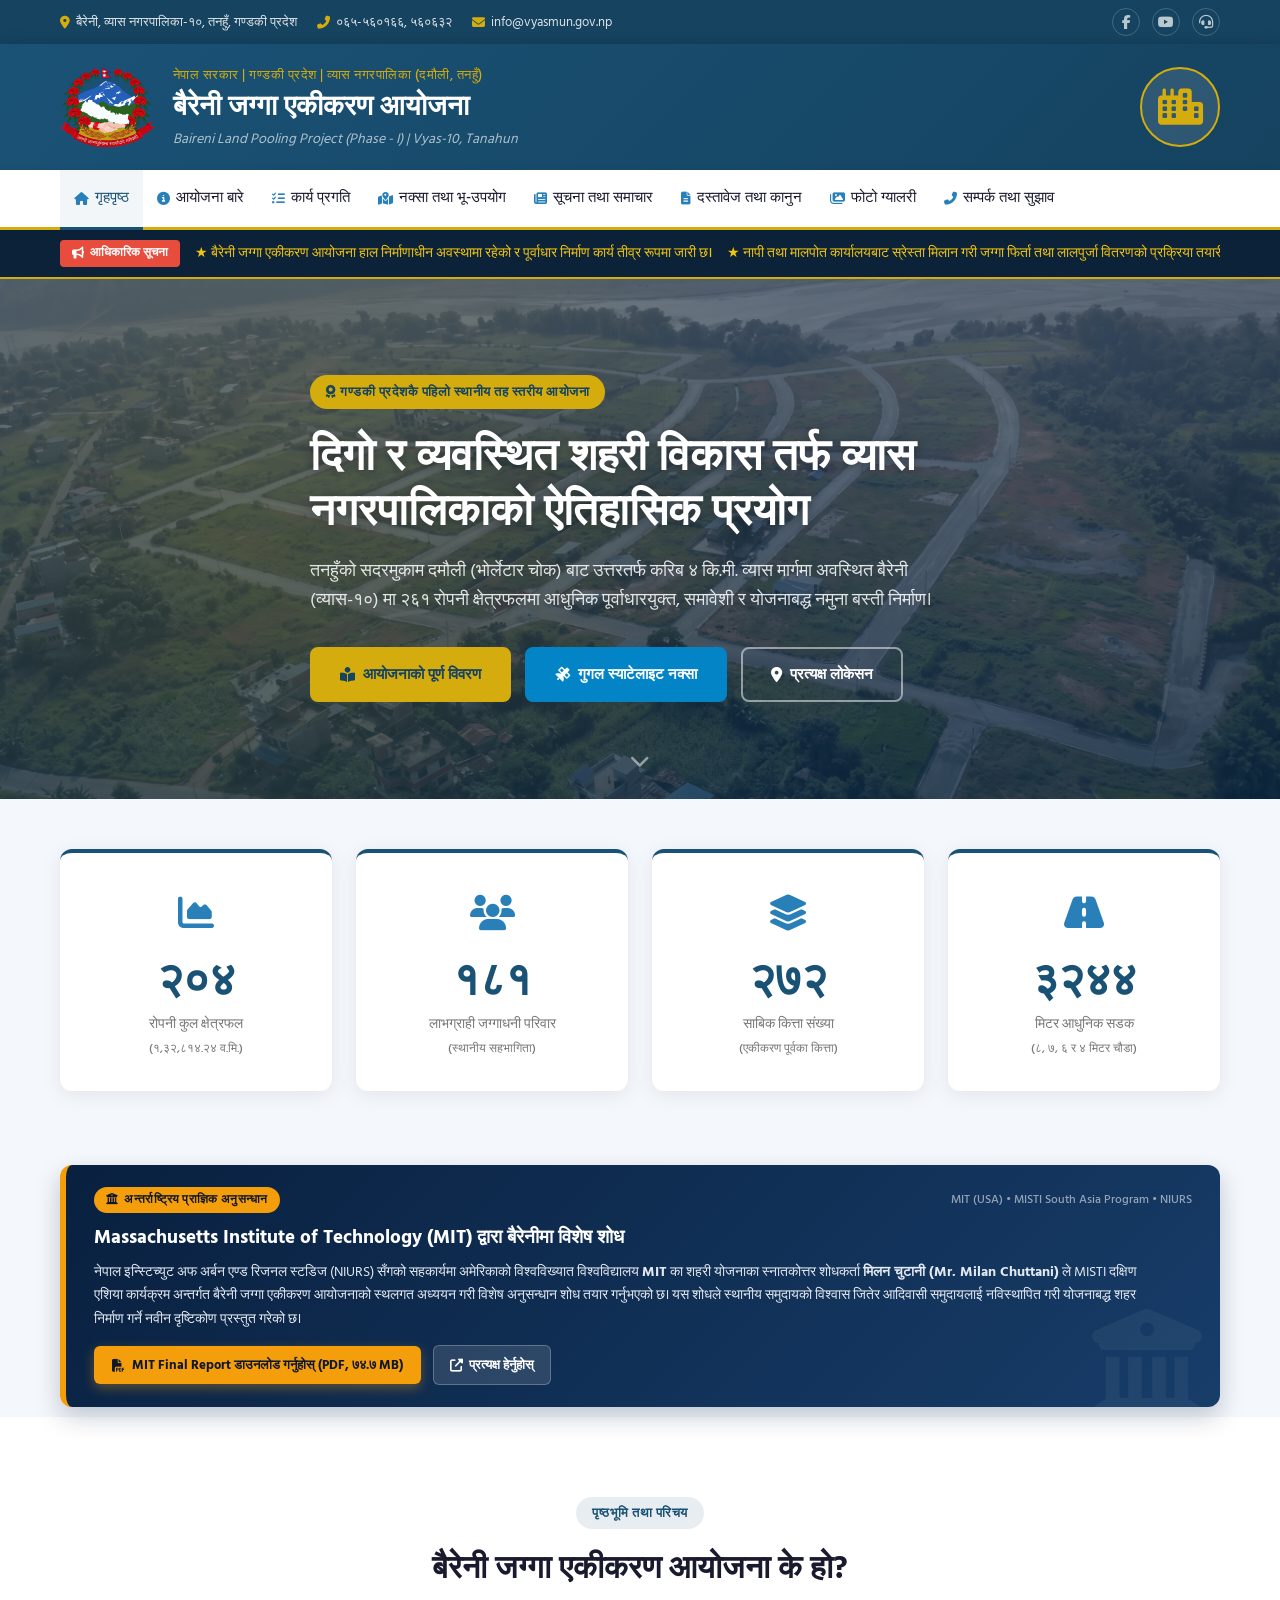
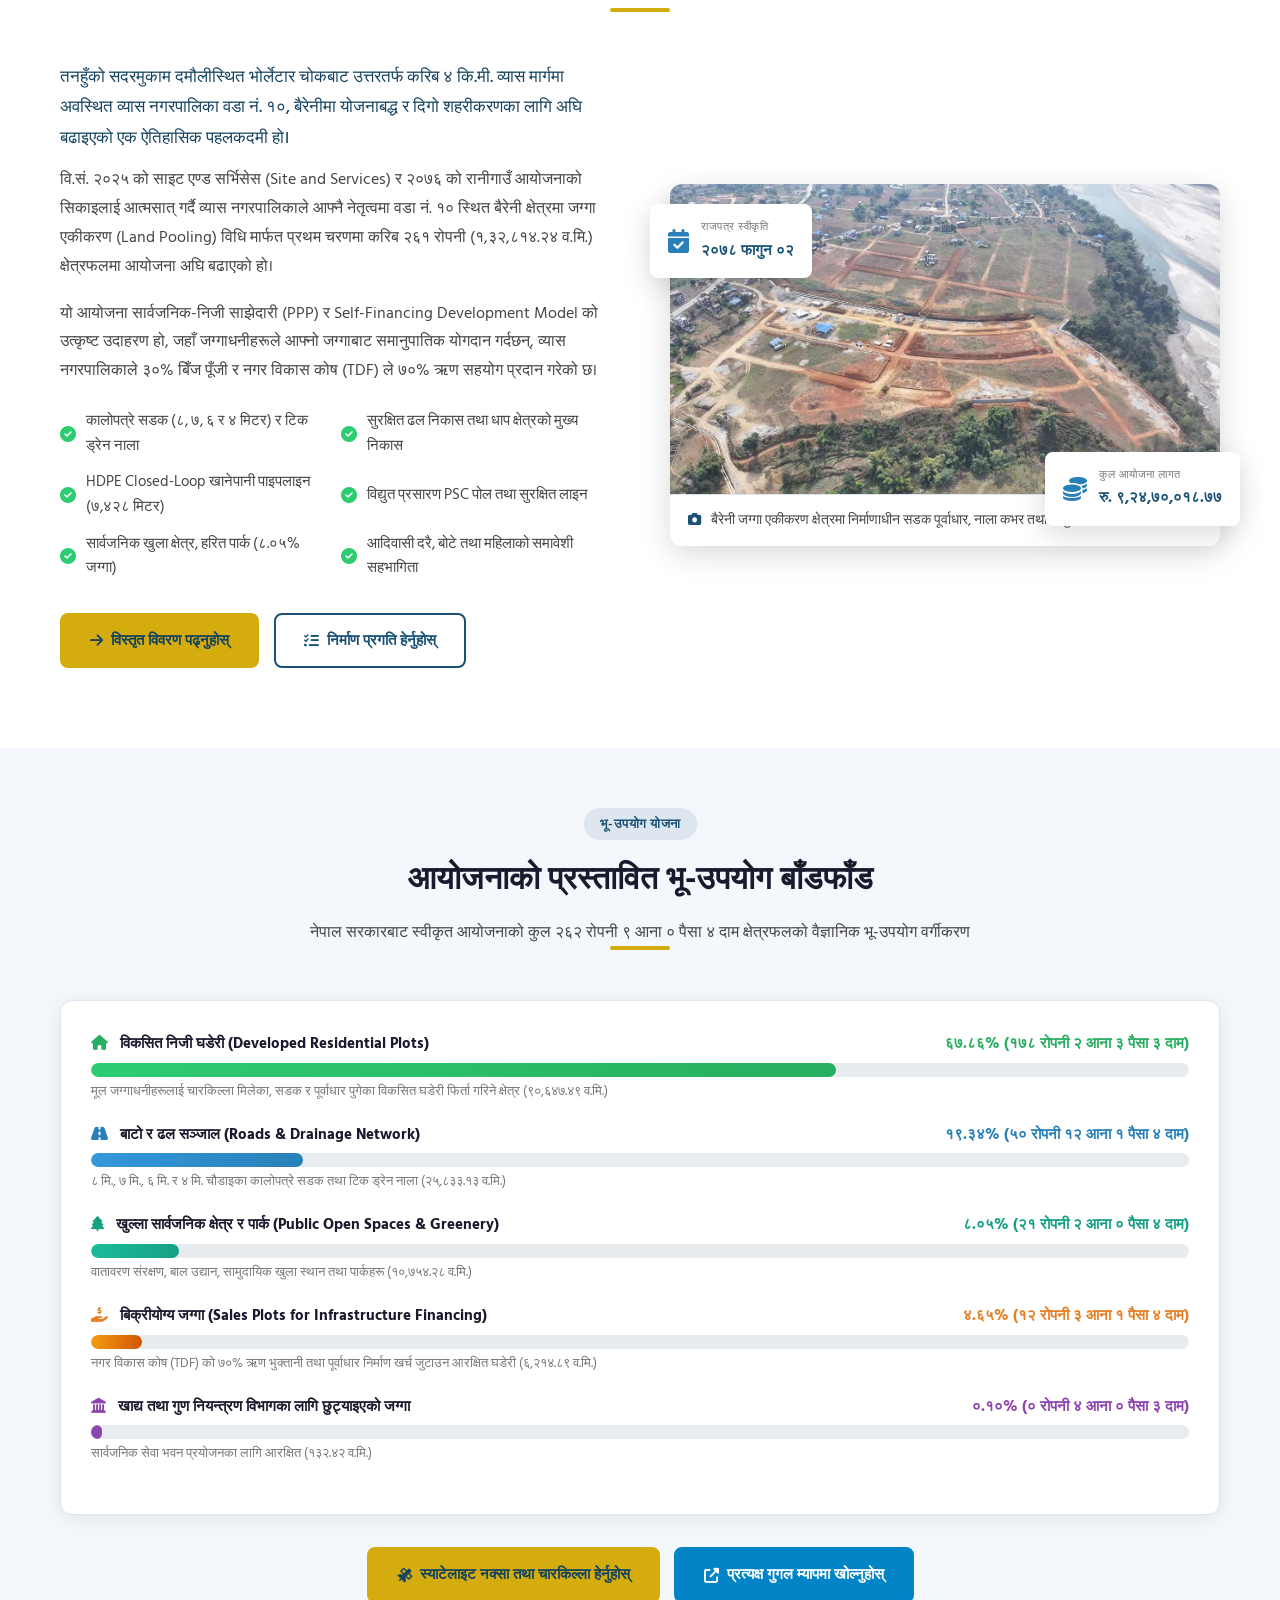
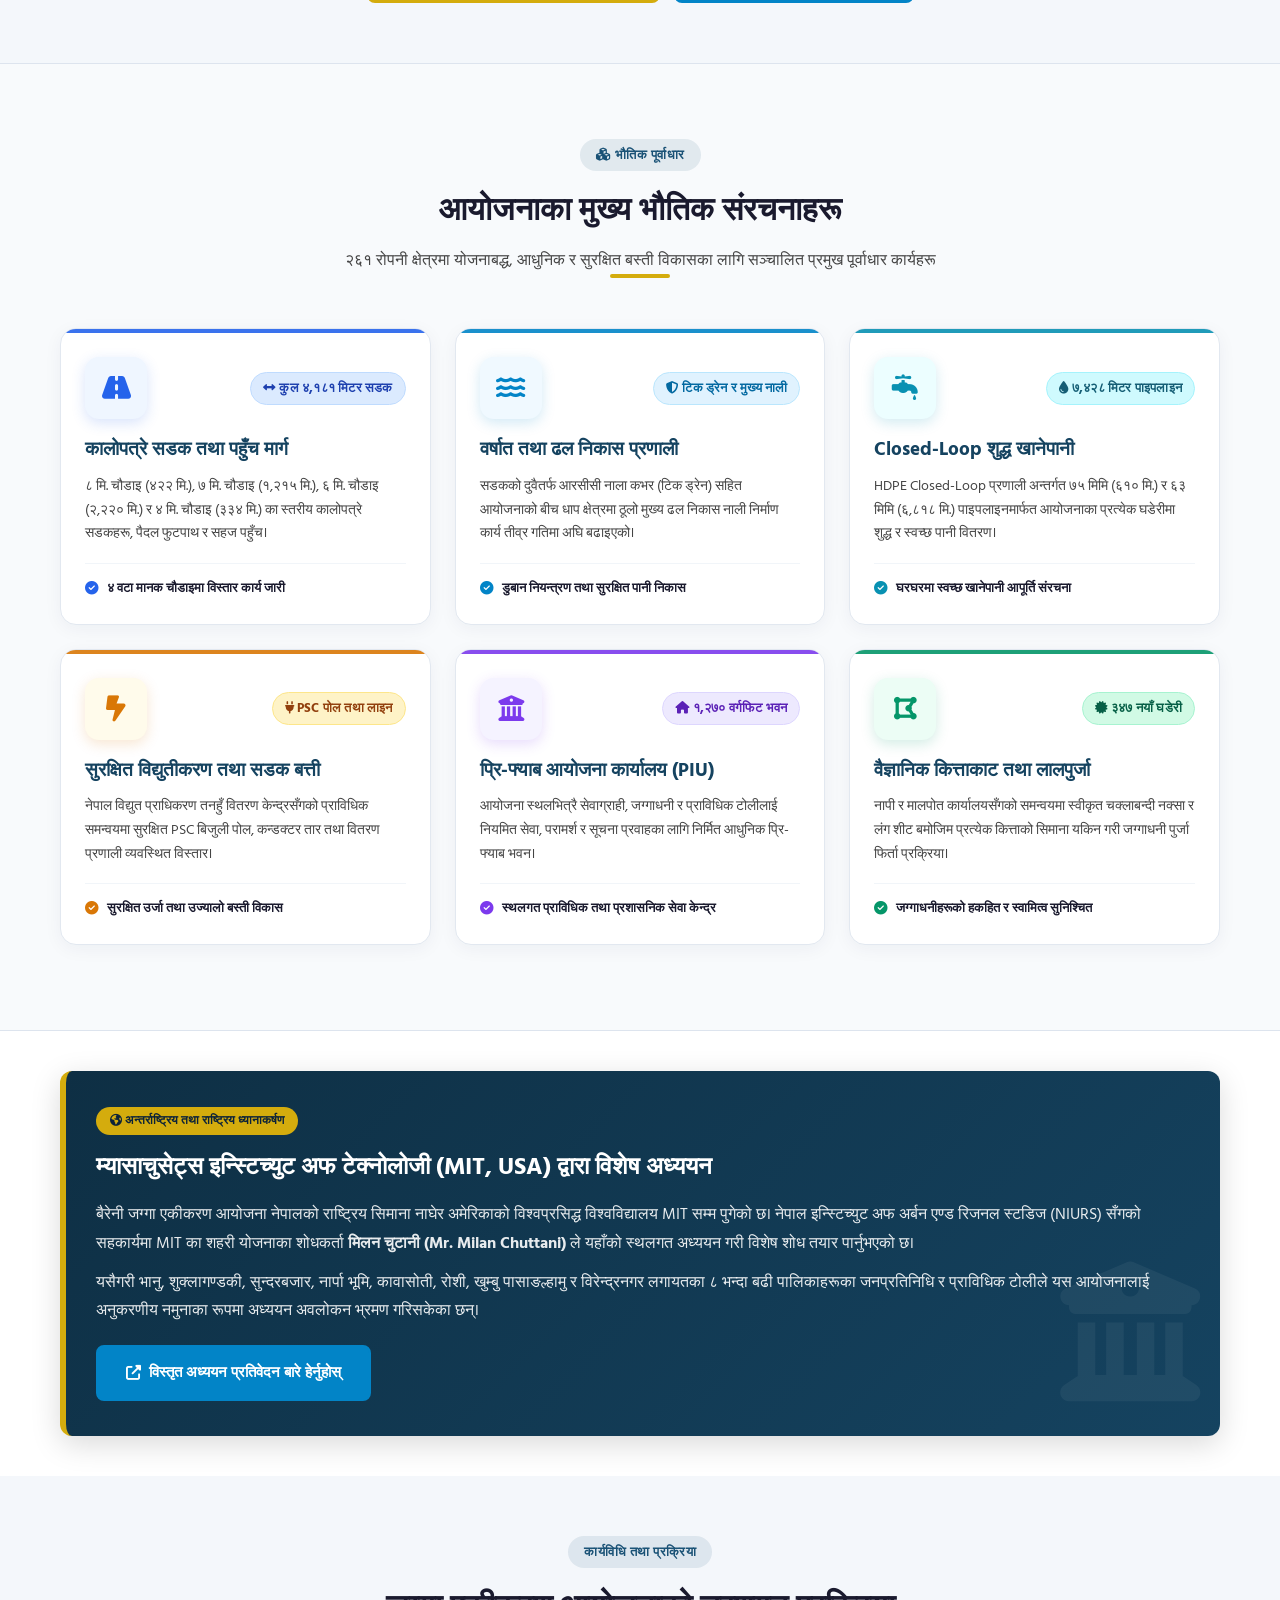
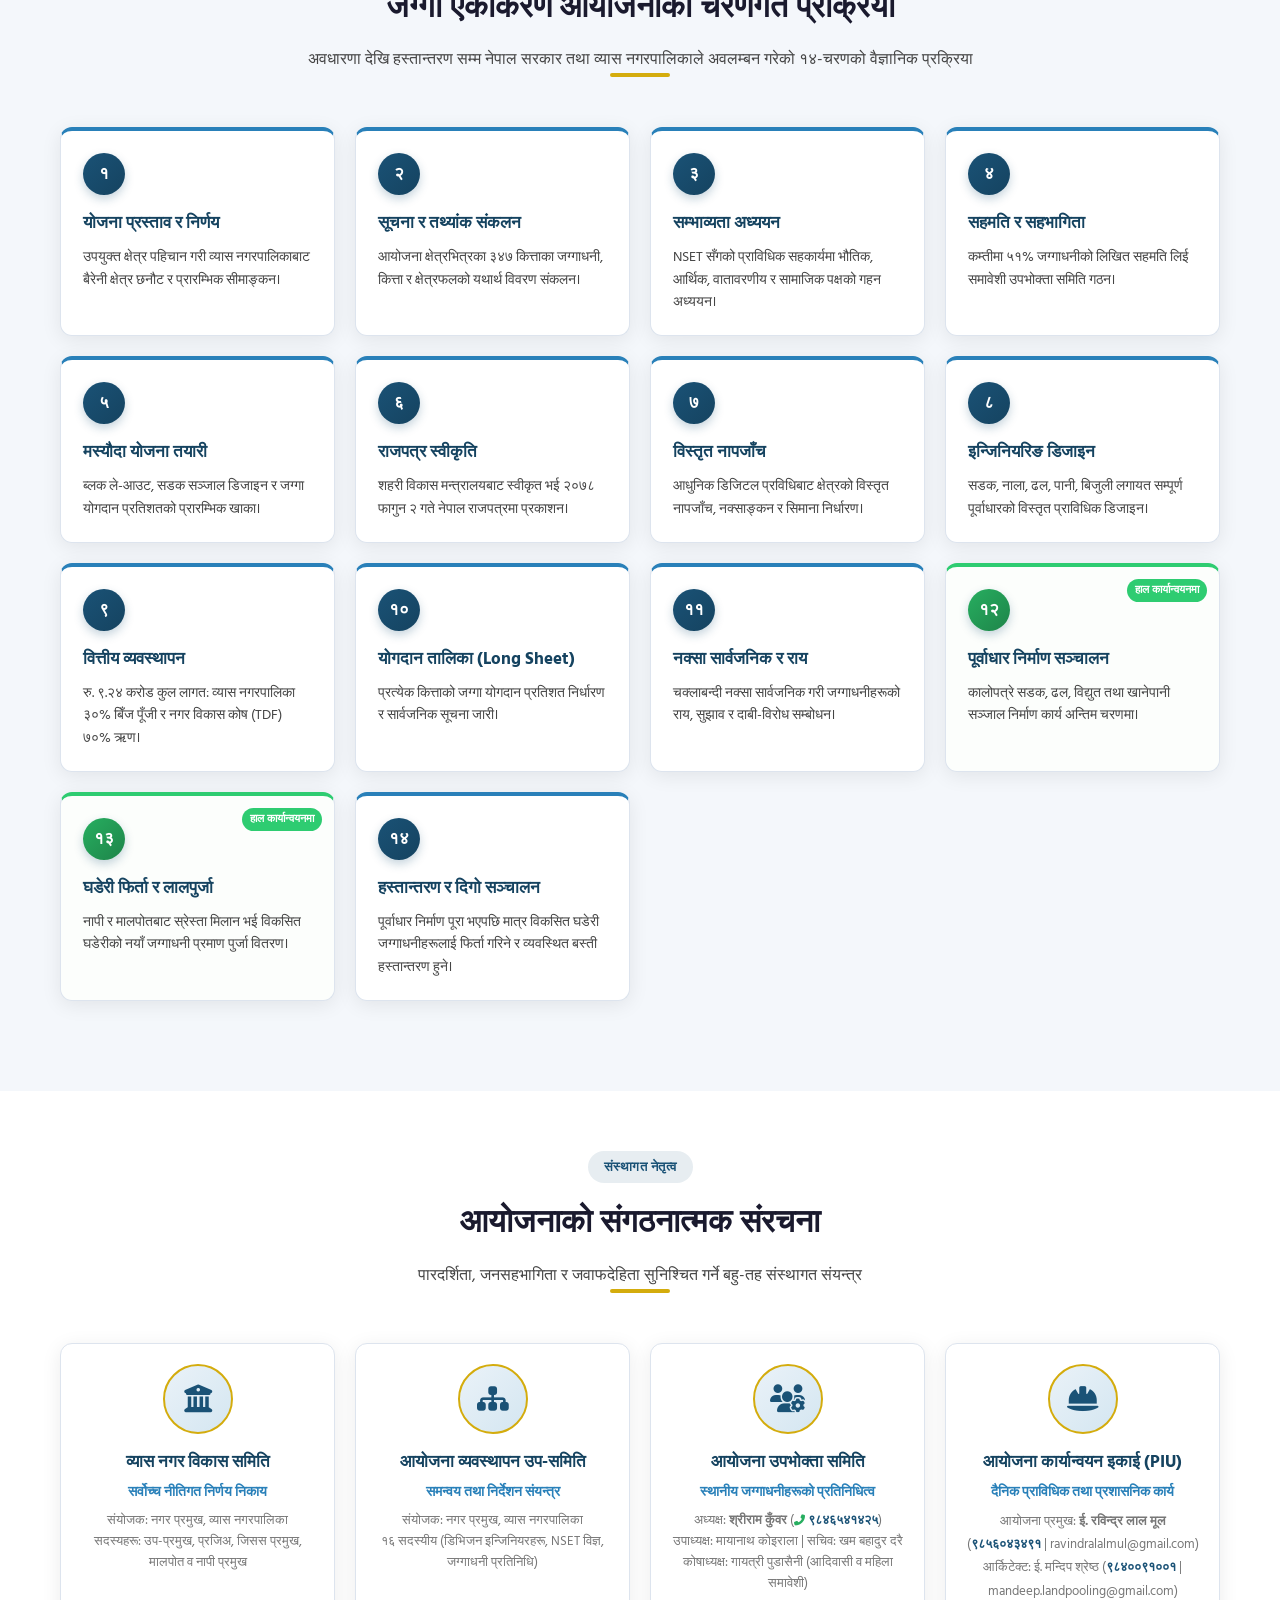
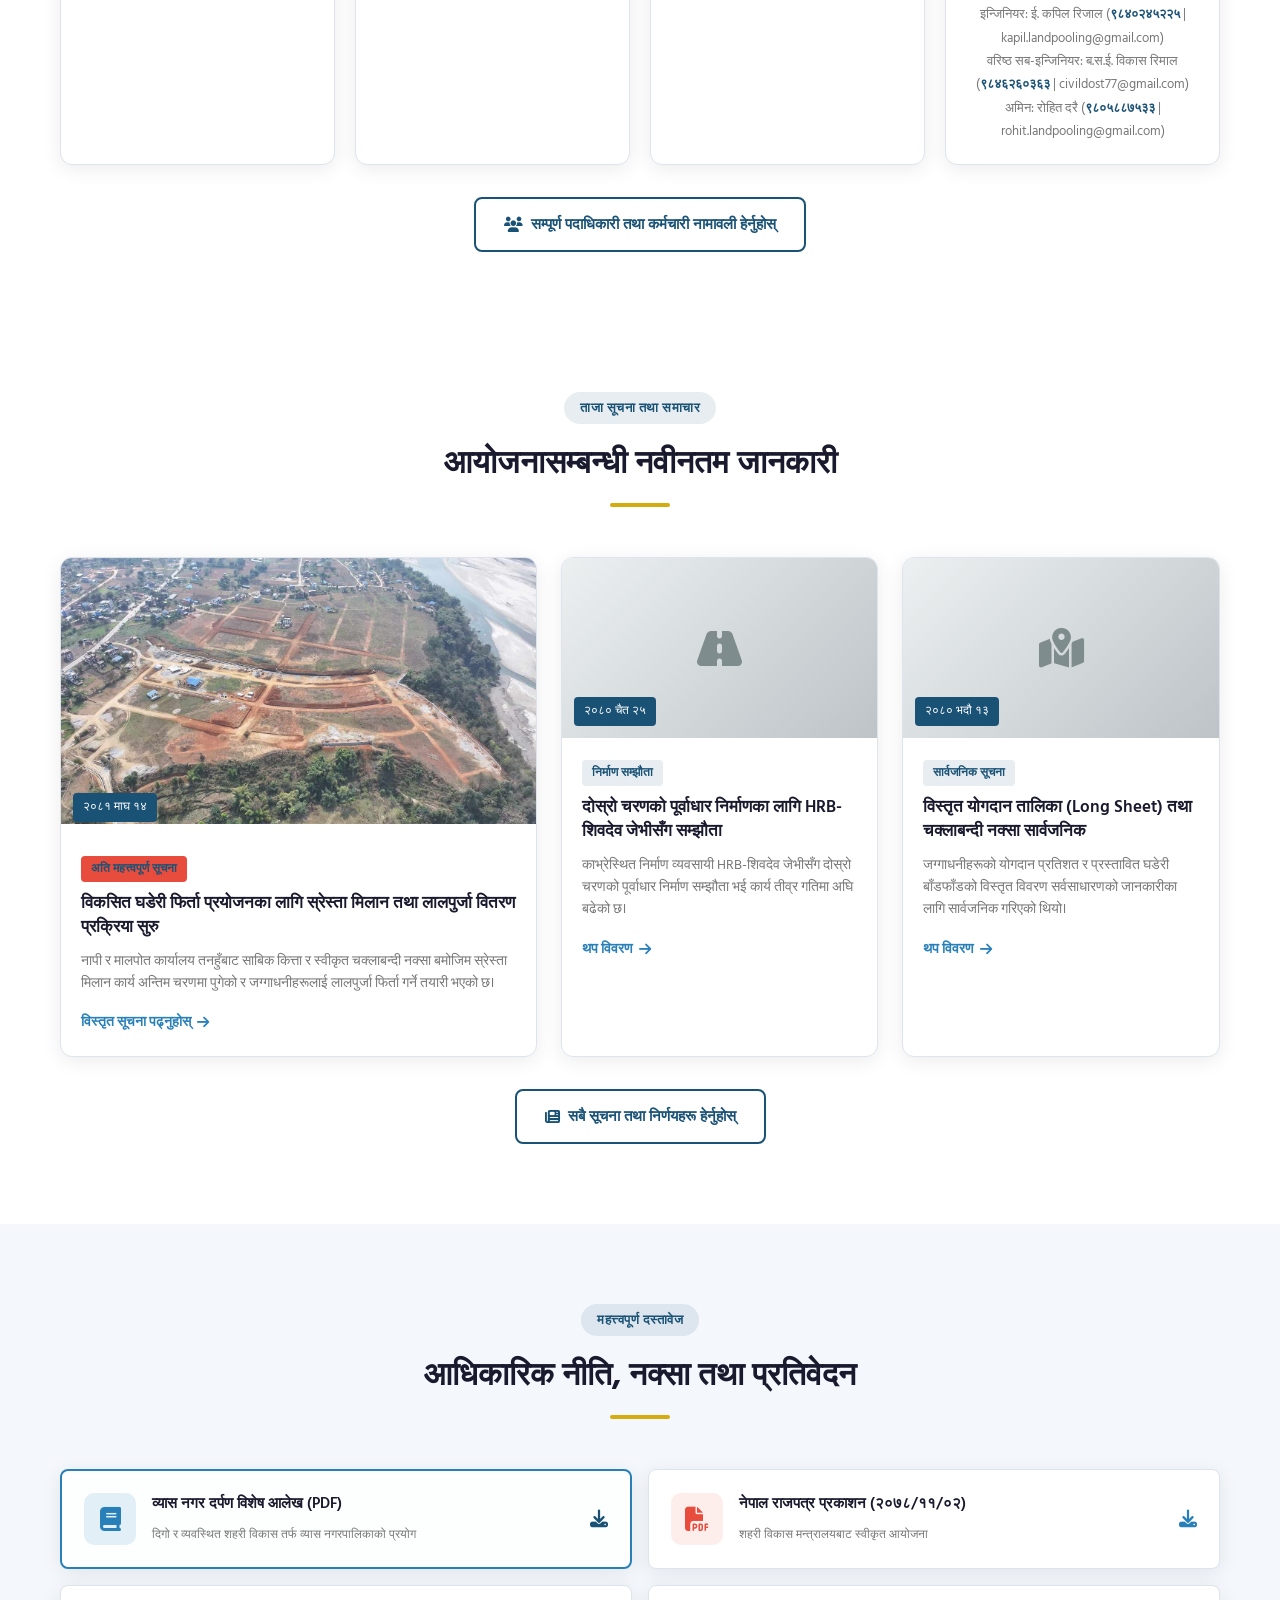
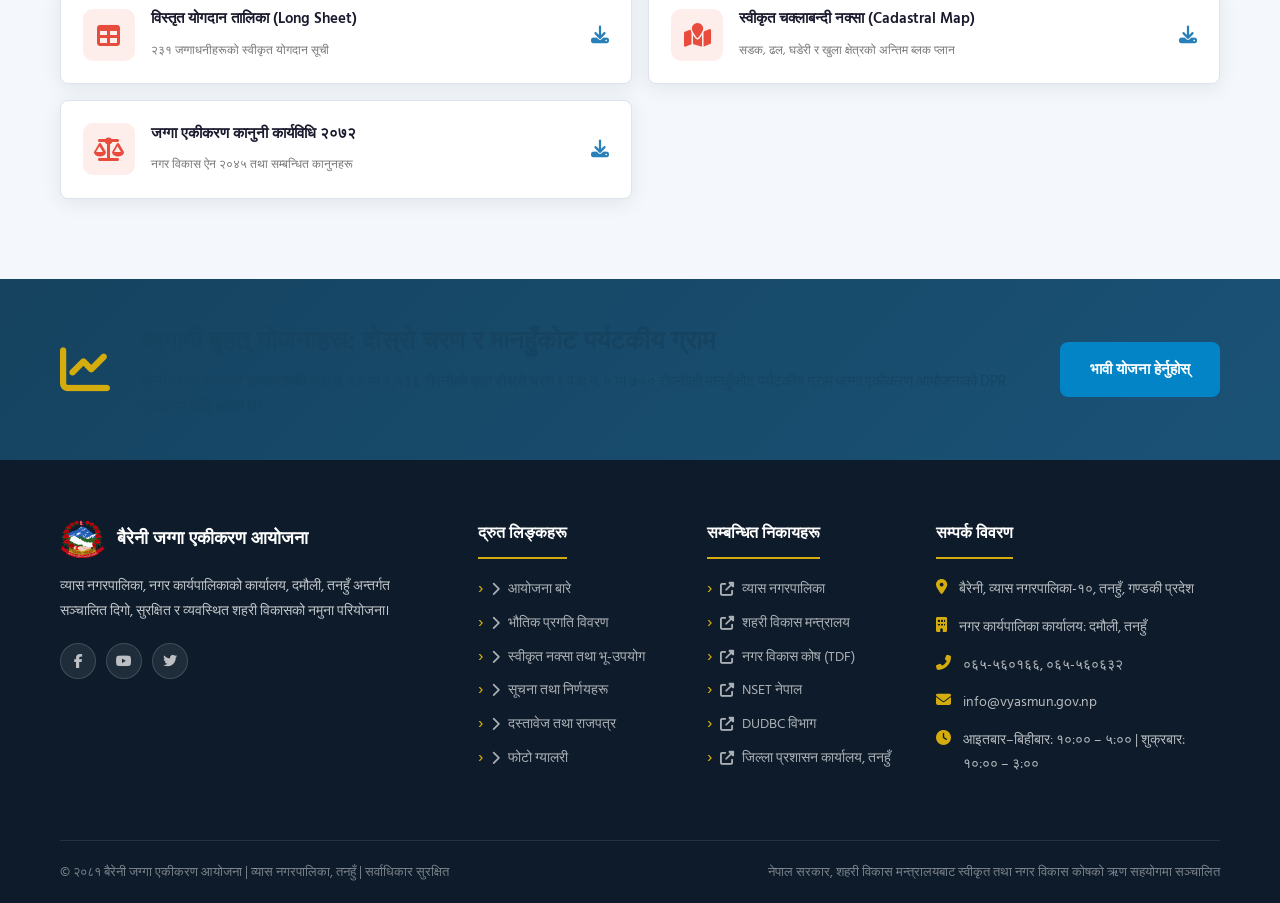
==== commit 5de1dc40: "feat: add Baireni Land Pooling Project final report PDF and update site pages and documentation" ====
--- a/index.html
+++ b/index.html
@@ -89,8 +89,8 @@
                     <div class="hero-badge">
                         <i class="fas fa-award"></i> गण्डकी प्रदेशकै पहिलो स्थानीय तह स्तरीय आयोजना
                     </div>
-                    <h2>दिगो र व्यवस्थित शहरी विकास तर्फ व्यास नगरपालिकाको प्रयोग</h2>
-                    <p>तनहुँ जिल्लाको सदरमुकाम दमौली नजिकै सेती र मादीको पावन संगमतटस्थित बैरेनीमा २६१ रोपनी क्षेत्रफलमा आधुनिक पूर्वाधारयुक्त, समावेशी र योजनाबद्ध नमुना बस्ती निर्माण।</p>
+                    <h2>दिगो र व्यवस्थित शहरी विकास तर्फ व्यास नगरपालिकाको ऐतिहासिक प्रयोग</h2>
+                    <p>तनहुँको सदरमुकाम दमौली (भोर्लेटार चोक) बाट उत्तरतर्फ करिब ४ कि.मी. व्यास मार्गमा अवस्थित बैरेनी (व्यास-१०) मा २६१ रोपनी क्षेत्रफलमा आधुनिक पूर्वाधारयुक्त, समावेशी र योजनाबद्ध नमुना बस्ती निर्माण।</p>
                     <div class="hero-buttons">
                         <a href="about.html" class="btn btn-primary"><i class="fas fa-book-reader"></i> आयोजनाको पूर्ण विवरण</a>
                         <a href="map.html" class="btn btn-secondary"><i class="fas fa-satellite"></i> गुगल स्याटेलाइट नक्सा</a>
@@ -132,6 +132,43 @@
         </div>
     </section>
 
+    <!-- MIT International Academic Research Highlight (Compact & High Impact) -->
+    <section style="padding: 24px 0 10px 0; background: var(--bg-light);">
+        <div class="container">
+            <div style="background: linear-gradient(135deg, #09203f 0%, #173d69 100%); border-radius: var(--radius); padding: 22px 28px; position: relative; overflow: hidden; box-shadow: 0 10px 25px rgba(9, 32, 63, 0.22); border-left: 6px solid #f59e0b; display: flex; flex-direction: column; gap: 10px;">
+                <!-- Subtle Watermark Icon -->
+                <i class="fas fa-university" style="position: absolute; right: 18px; bottom: -12px; font-size: 110px; color: rgba(255, 255, 255, 0.05); pointer-events: none;"></i>
+                
+                <div style="display: flex; align-items: center; justify-content: space-between; flex-wrap: wrap; gap: 10px;">
+                    <span style="background: #f59e0b; color: #0f172a; font-weight: 800; font-size: 11.5px; padding: 3px 12px; border-radius: 20px; letter-spacing: 0.3px; display: inline-flex; align-items: center; gap: 6px;">
+                        <i class="fas fa-university"></i> अन्तर्राष्ट्रिय प्राज्ञिक अनुसन्धान
+                    </span>
+                    <span style="color: #94a3b8; font-size: 12px; font-weight: 500;">
+                        MIT (USA) &bull; MISTI South Asia Program &bull; NIURS
+                    </span>
+                </div>
+
+                <h3 style="color: #ffffff; font-size: 18.5px; margin: 2px 0 0 0; font-weight: 700; line-height: 1.4;">
+                    Massachusetts Institute of Technology (MIT) द्वारा बैरेनीमा विशेष शोध
+                </h3>
+
+                <p style="color: #e2e8f0; font-size: 13.8px; line-height: 1.7; margin: 0; max-width: 95%;">
+                    नेपाल इन्स्टिच्युट अफ अर्बन एण्ड रिजनल स्टडिज (NIURS) सँगको सहकार्यमा अमेरिकाको विश्वविख्यात विश्वविद्यालय <strong>MIT</strong> का शहरी योजनाका स्नातकोत्तर शोधकर्ता <strong>मिलन चुटानी (Mr. Milan Chuttani)</strong> ले MISTI दक्षिण एशिया कार्यक्रम अन्तर्गत बैरेनी जग्गा एकीकरण आयोजनाको स्थलगत अध्ययन गरी विशेष अनुसन्धान शोध तयार गर्नुभएको छ। यस शोधले स्थानीय समुदायको विश्वास जितेर आदिवासी समुदायलाई नविस्थापित गरी योजनाबद्ध शहर निर्माण गर्ने नवीन दृष्टिकोण प्रस्तुत गरेको छ।
+                </p>
+
+                <!-- Download & View Buttons -->
+                <div style="display: flex; gap: 12px; align-items: center; flex-wrap: wrap; margin-top: 4px;">
+                    <a href="Documents/Baireni%20Land%20Pooling%20Project%20-%20Final%20Report%20(Vyas-MISTI-NIURS)%20(1).pdf" download="Baireni_Land_Pooling_Project_MIT_Final_Report.pdf" style="background: #f59e0b; color: #0f172a; font-weight: 700; font-size: 13px; padding: 8px 18px; border-radius: 6px; text-decoration: none; display: inline-flex; align-items: center; gap: 7px; transition: all 0.2s; box-shadow: 0 4px 12px rgba(245, 158, 11, 0.35);">
+                        <i class="fas fa-file-pdf"></i> MIT Final Report डाउनलोड गर्नुहोस् (PDF, ७४.७ MB)
+                    </a>
+                    <a href="Documents/Baireni%20Land%20Pooling%20Project%20-%20Final%20Report%20(Vyas-MISTI-NIURS)%20(1).pdf" target="_blank" style="background: rgba(255, 255, 255, 0.12); color: #ffffff; font-weight: 600; font-size: 13px; padding: 8px 16px; border-radius: 6px; text-decoration: none; display: inline-flex; align-items: center; gap: 6px; border: 1px solid rgba(255, 255, 255, 0.25); transition: all 0.2s;">
+                        <i class="fas fa-external-link-alt"></i> प्रत्यक्ष हेर्नुहोस्
+                    </a>
+                </div>
+            </div>
+        </div>
+    </section>
+
     <!-- About Section -->
     <section class="about-section">
         <div class="container">
@@ -143,7 +180,7 @@
             <div class="about-grid">
                 <div class="about-text">
                     <p style="font-size: 17px; font-weight: 500; color: var(--primary-dark); margin-bottom: 12px;">
-                        सेती र मादी नदीको संगमतटमा अवस्थित महर्षि वेदव्यास र पराशरको तपोभूमिका रूपमा परिचित व्यास नगरपालिकाले योजनाबद्ध र दिगो शहरीकरणका लागि अघि बढाएको एक ऐतिहासिक पहलकदमी हो।
+                        तनहुँको सदरमुकाम दमौलीस्थित भोर्लेटार चोकबाट उत्तरतर्फ करिब ४ कि.मी. व्यास मार्गमा अवस्थित व्यास नगरपालिका वडा नं. १०, बैरेनीमा योजनाबद्ध र दिगो शहरीकरणका लागि अघि बढाइएको एक ऐतिहासिक पहलकदमी हो।
                     </p>
                     <p>
                         वि.सं. २०२५ को साइट एण्ड सर्भिसेस (Site and Services) र २०७६ को रानीगाउँ आयोजनाको सिकाइलाई आत्मसात् गर्दै व्यास नगरपालिकाले आफ्नै नेतृत्वमा वडा नं. १० स्थित बैरेनी क्षेत्रमा जग्गा एकीकरण (Land Pooling) विधि मार्फत प्रथम चरणमा करिब २६१ रोपनी (१,३२,८१४.२४ व.मि.) क्षेत्रफलमा आयोजना अघि बढाएको हो।
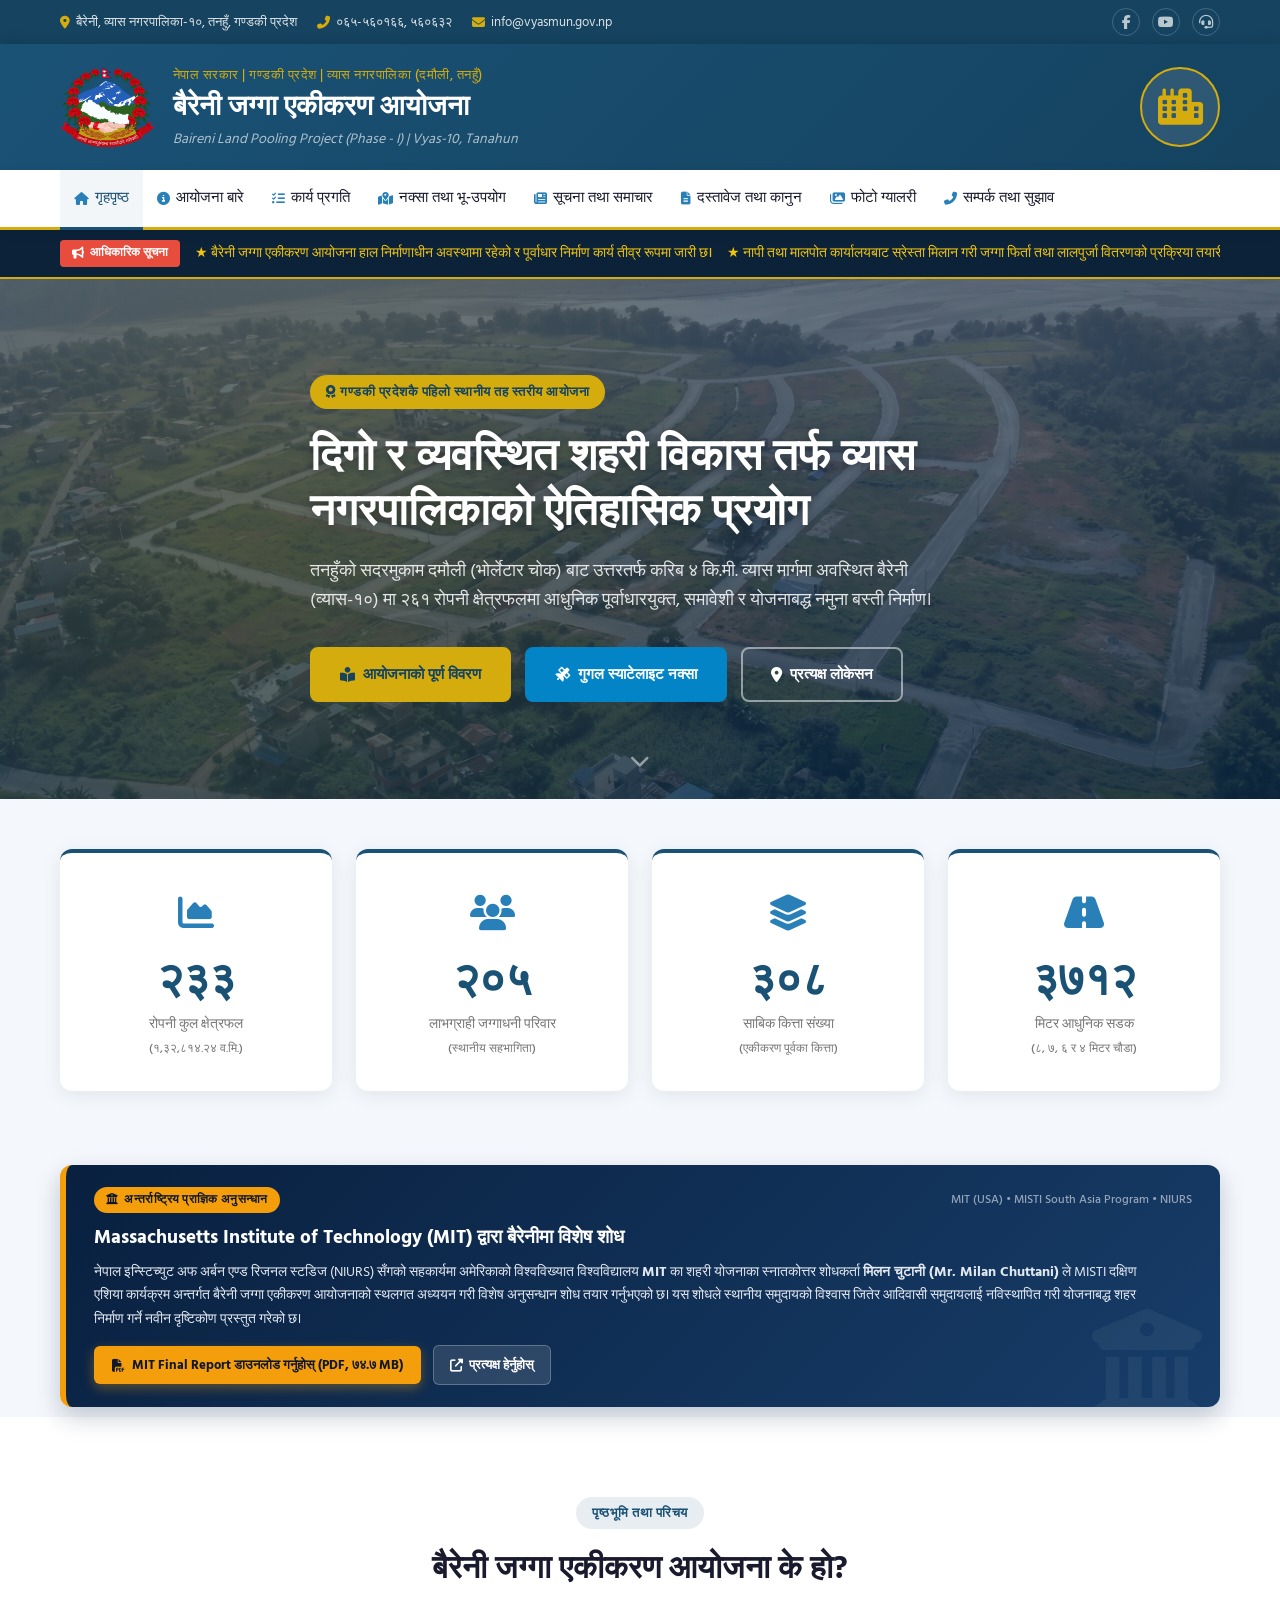
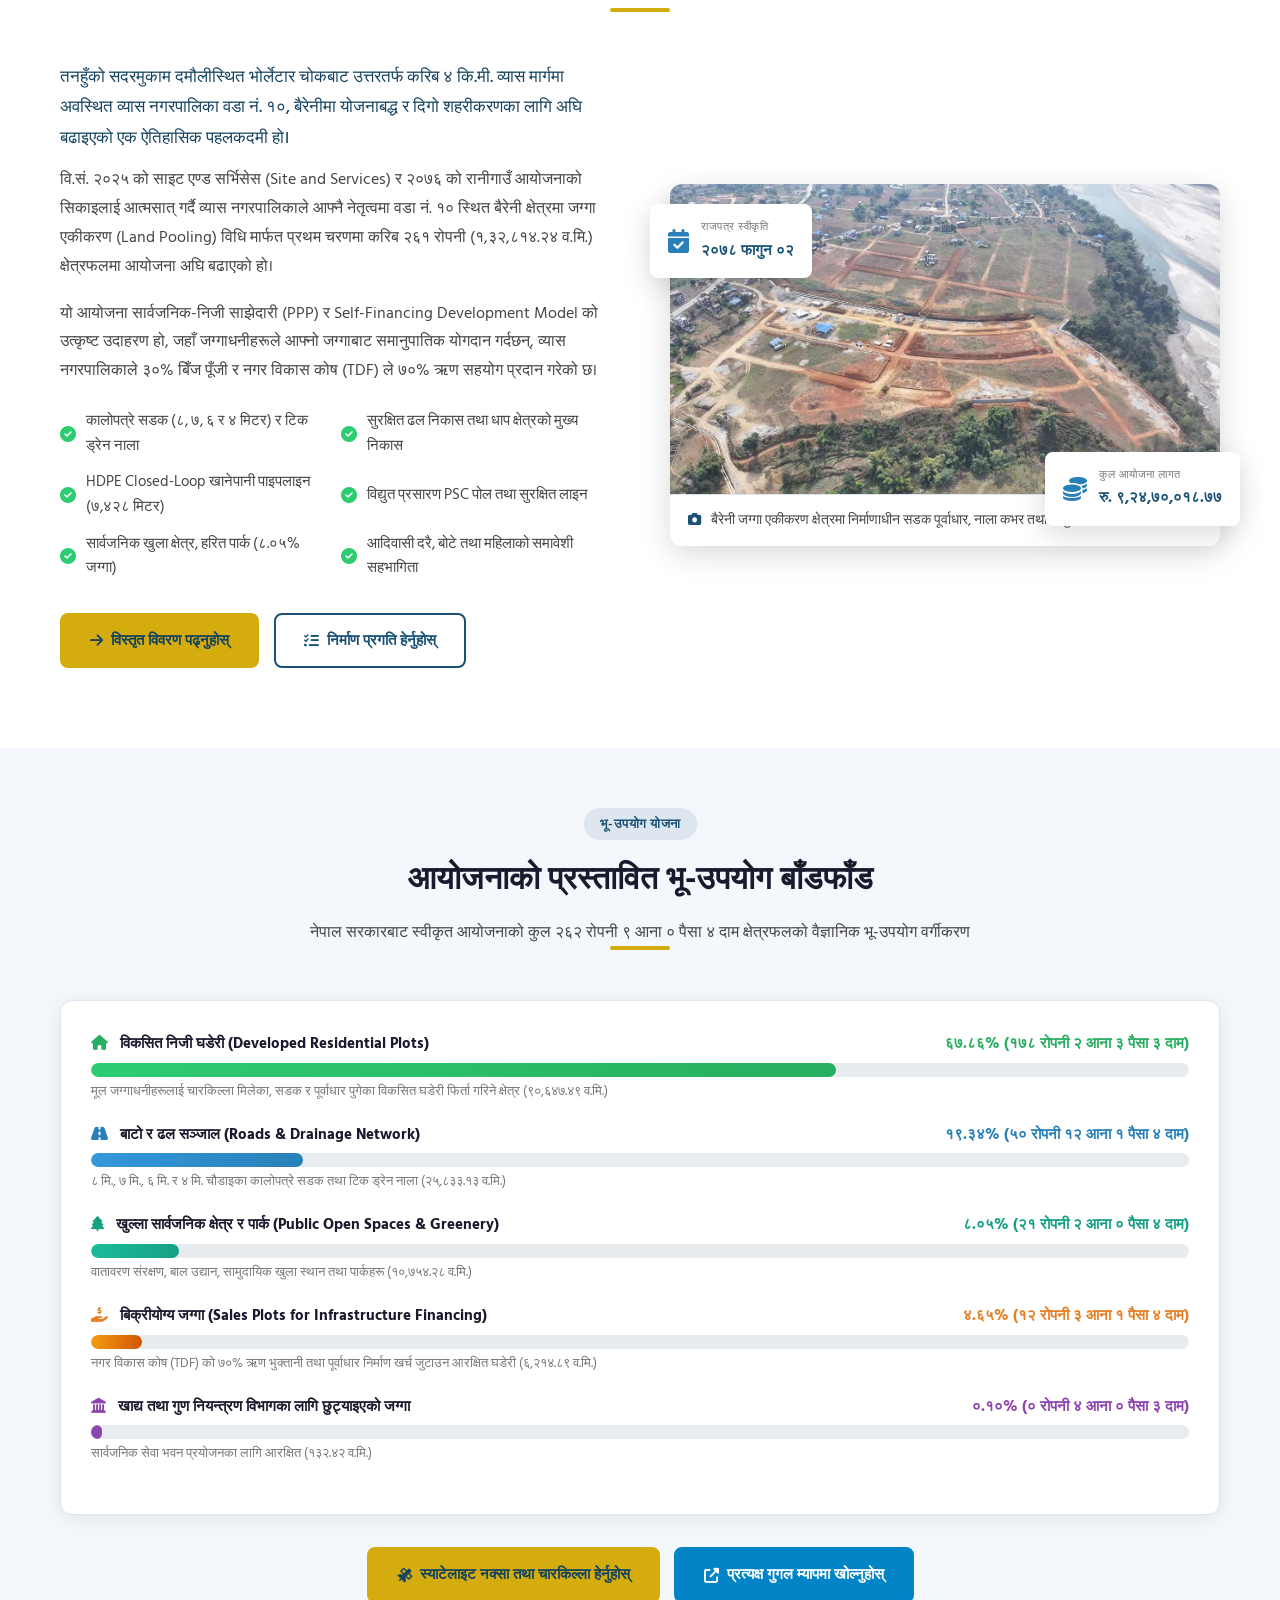
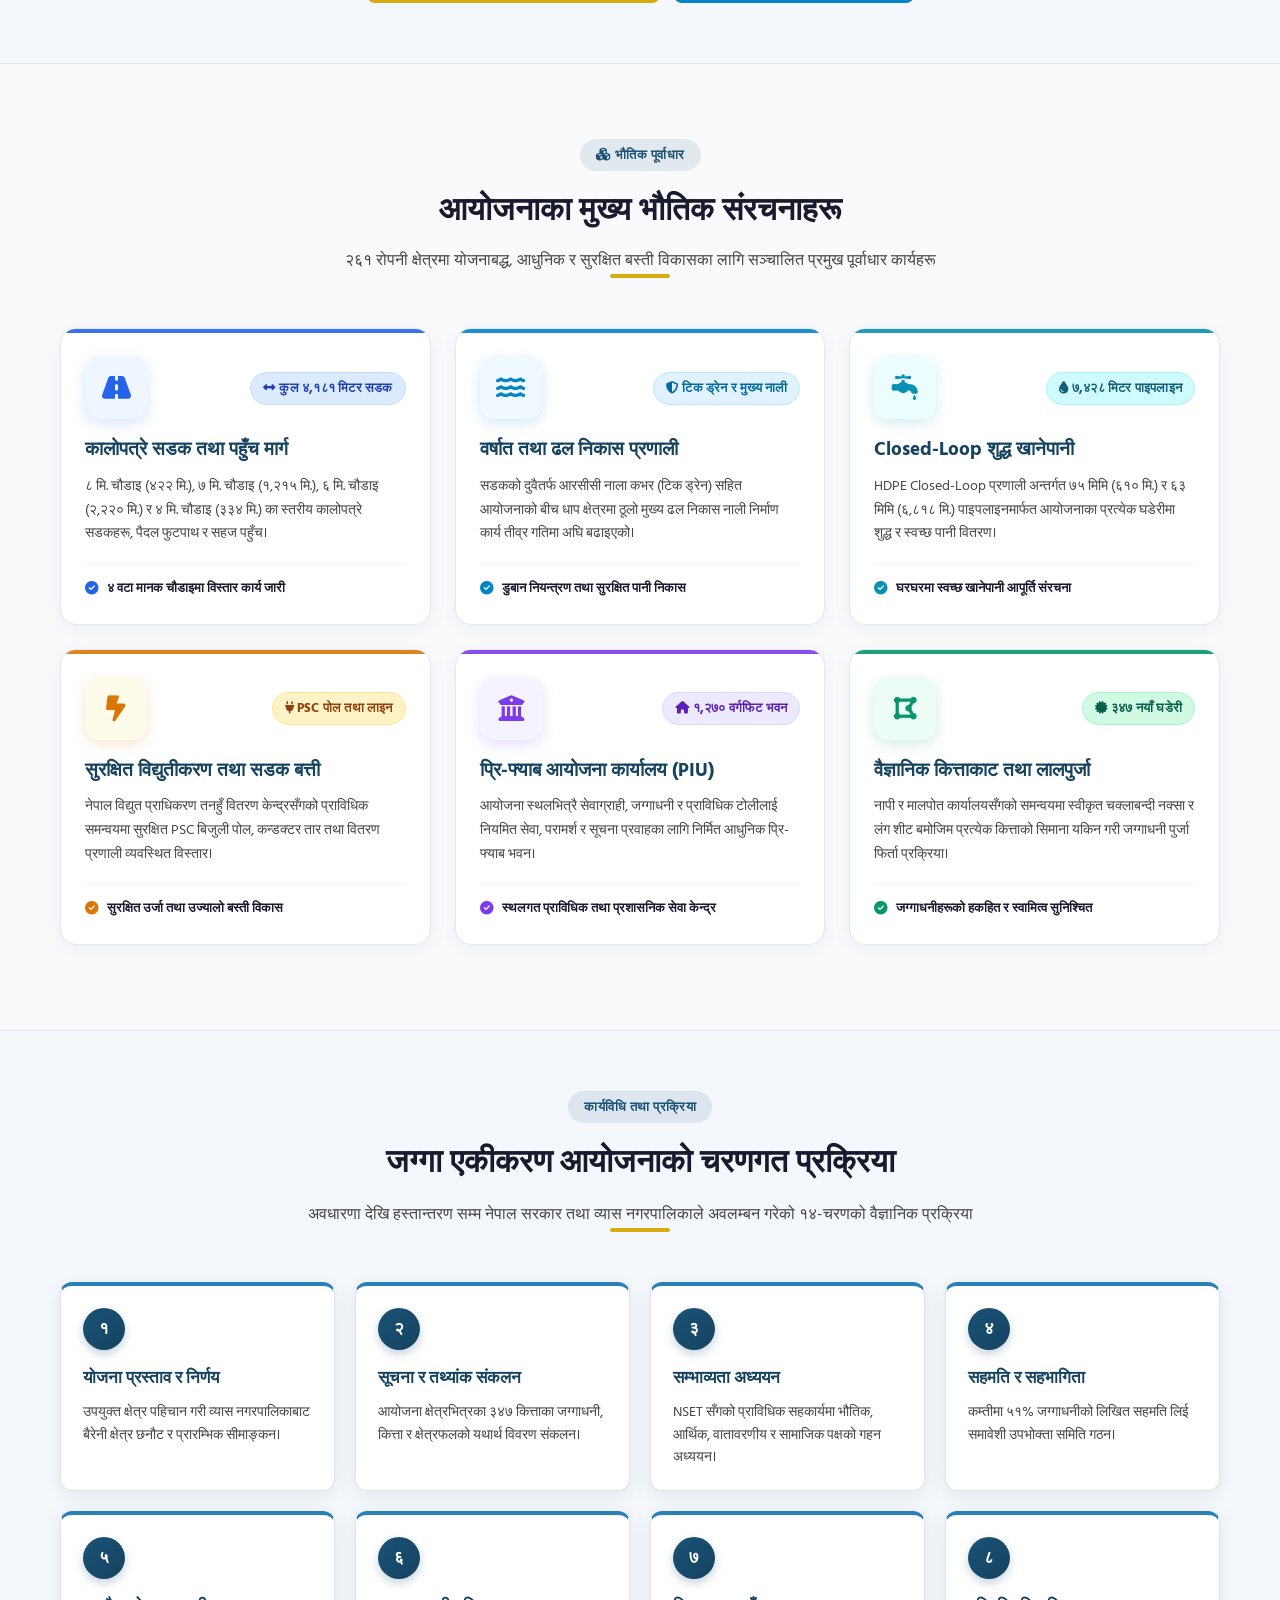
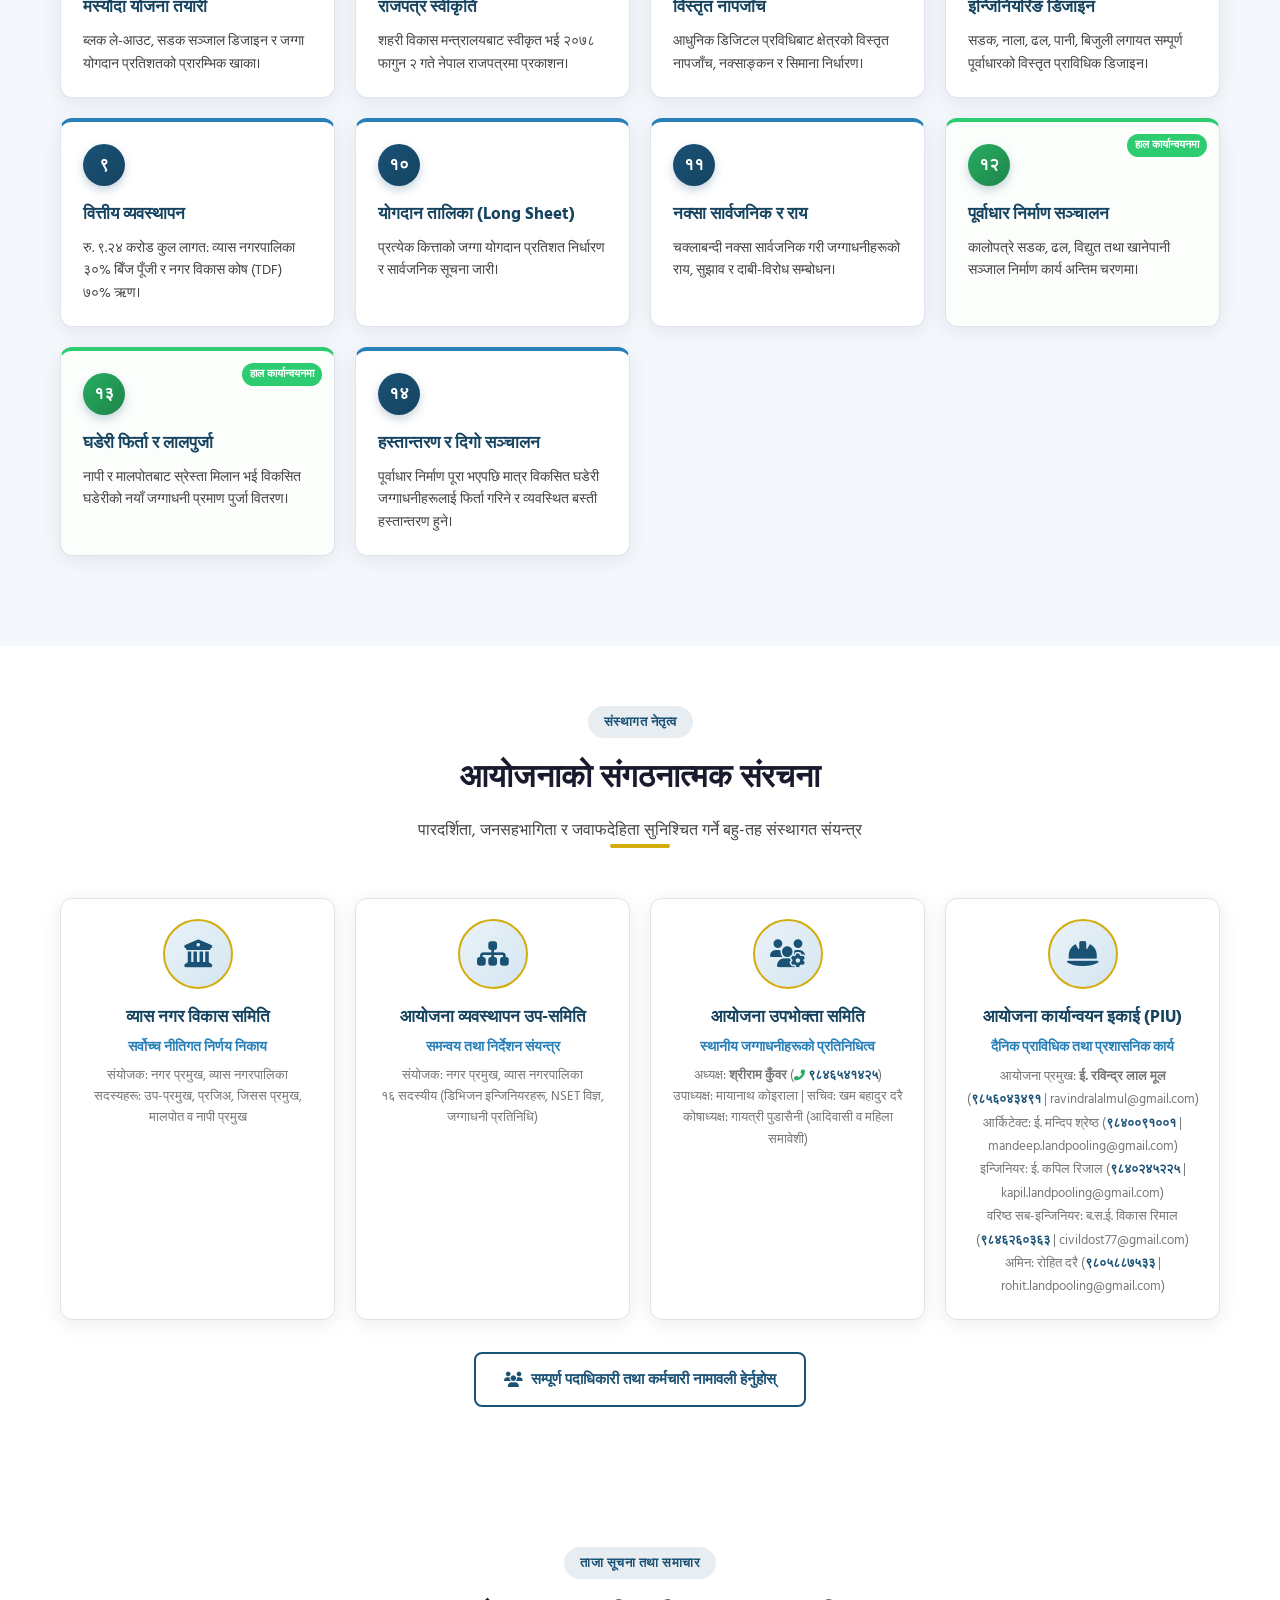
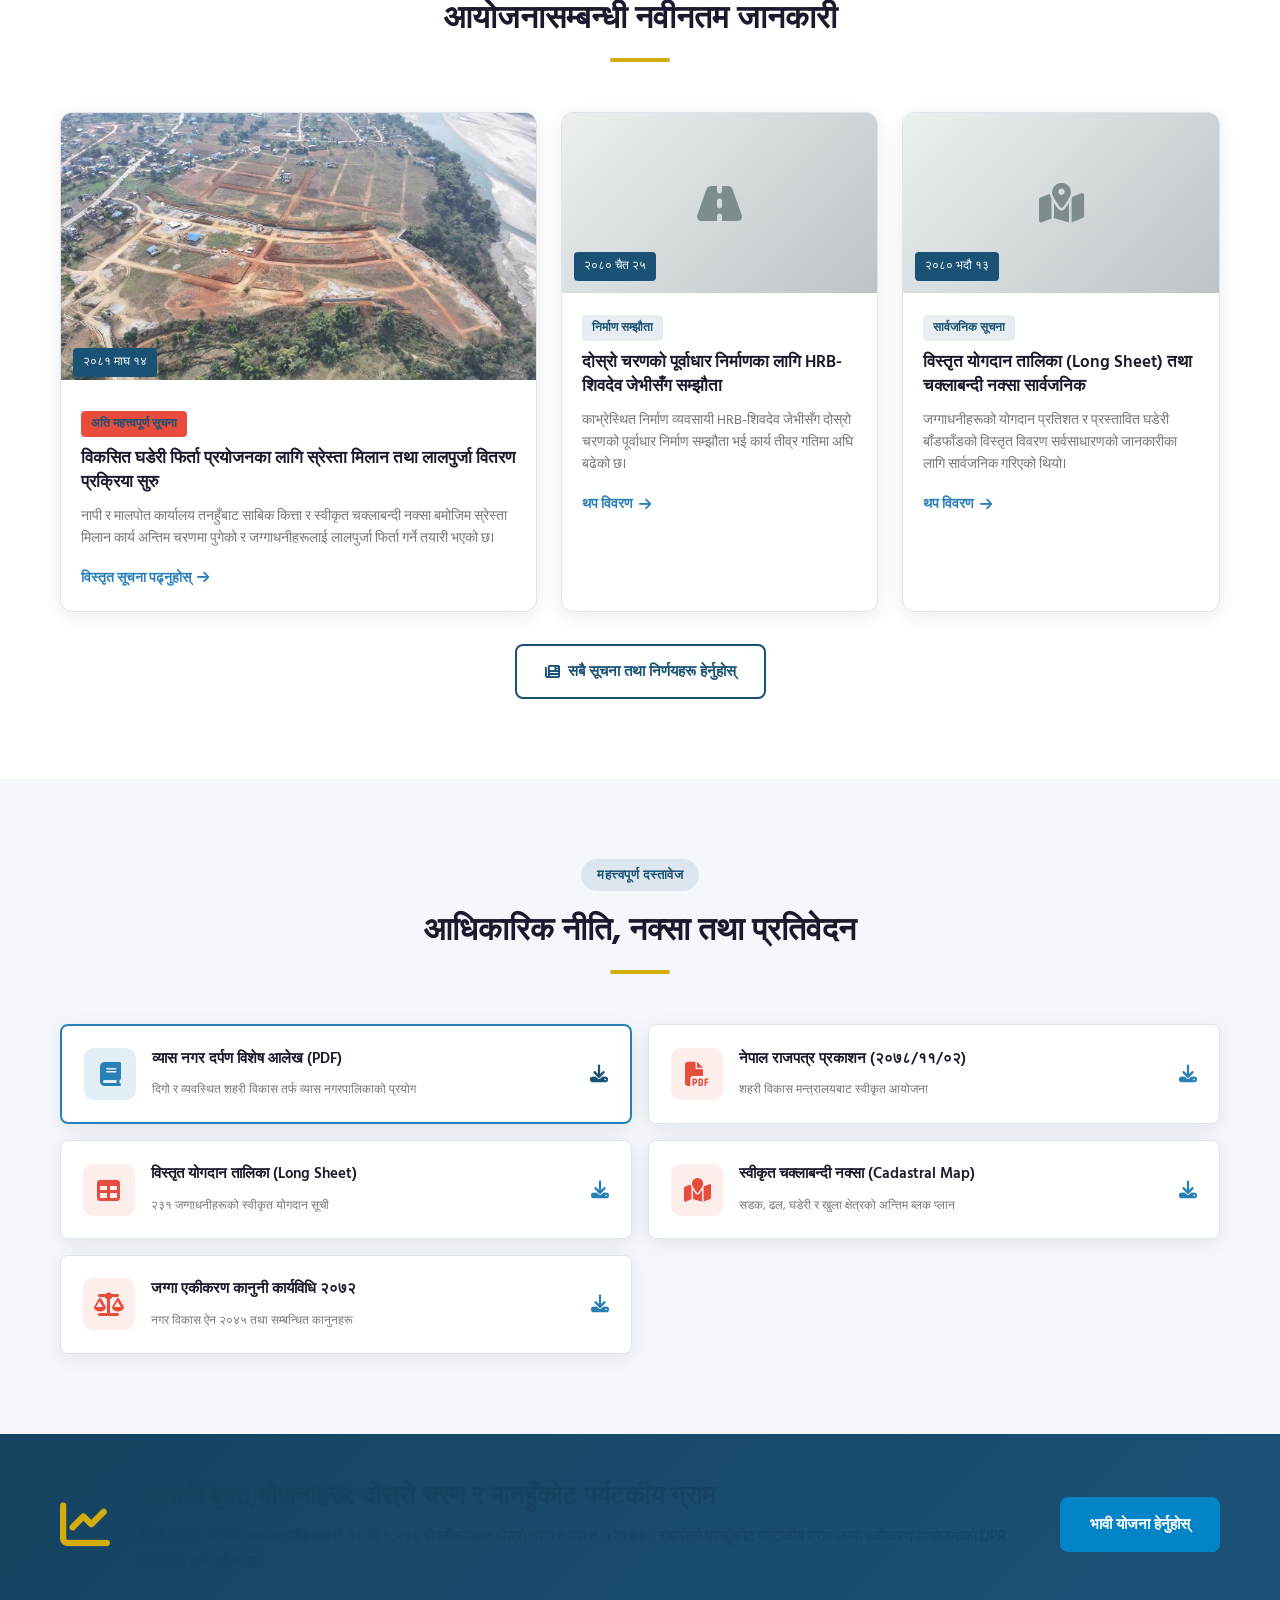
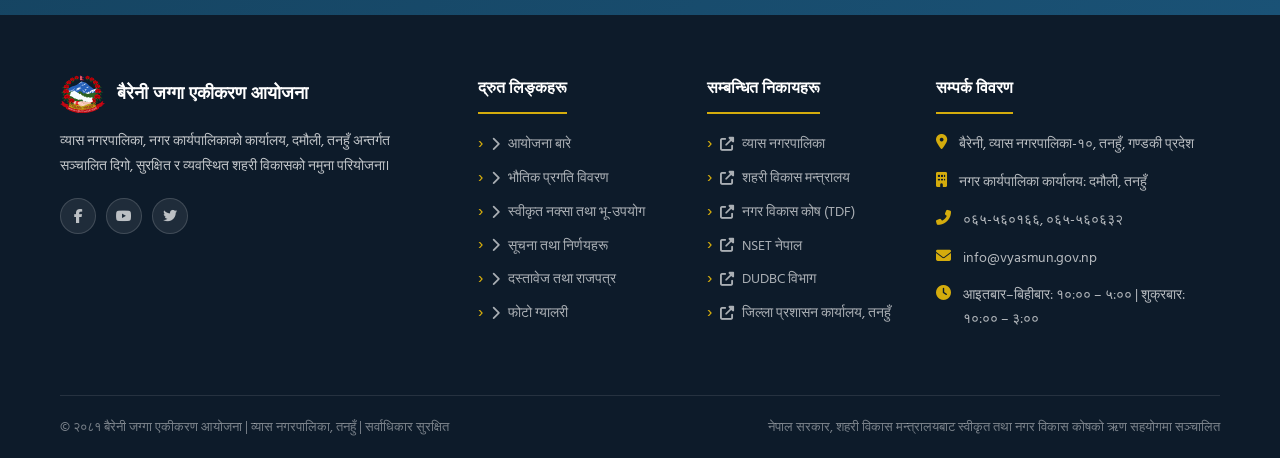
==== commit b9689279: "feat: update progress tracking and main dashboard interface elements in html files" ====
--- a/index.html
+++ b/index.html
@@ -416,22 +416,6 @@
         </div>
     </section>
 
-    <!-- MIT and National Spotlight -->
-    <section class="container">
-        <div class="spotlight-box">
-            <span class="spotlight-tag"><i class="fas fa-globe-americas"></i> अन्तर्राष्ट्रिय तथा राष्ट्रिय ध्यानाकर्षण</span>
-            <h3 class="spotlight-title">म्यासाचुसेट्स इन्स्टिच्युट अफ टेक्नोलोजी (MIT, USA) द्वारा विशेष अध्ययन</h3>
-            <p class="spotlight-desc">
-                बैरेनी जग्गा एकीकरण आयोजना नेपालको राष्ट्रिय सिमाना नाघेर अमेरिकाको विश्वप्रसिद्ध विश्वविद्यालय MIT सम्म पुगेको छ। नेपाल इन्स्टिच्युट अफ अर्बन एण्ड रिजनल स्टडिज (NIURS) सँगको सहकार्यमा MIT का शहरी योजनाका शोधकर्ता <strong>मिलन चुटानी (Mr. Milan Chuttani)</strong> ले यहाँको स्थलगत अध्ययन गरी विशेष शोध तयार पार्नुभएको छ।
-            </p>
-            <p class="spotlight-desc" style="margin-top: 10px;">
-                यसैगरी भानु, शुक्लागण्डकी, सुन्दरबजार, नार्पा भूमि, कावासोती, रोशी, खुम्बु पासाङल्हामु र विरेन्द्रनगर लगायतका ८ भन्दा बढी पालिकाहरूका जनप्रतिनिधि र प्राविधिक टोलीले यस आयोजनालाई अनुकरणीय नमुनाका रूपमा अध्ययन अवलोकन भ्रमण गरिसकेका छन्।
-            </p>
-            <div style="margin-top: 20px;">
-                <a href="about.html#mit-study" class="btn btn-secondary"><i class="fas fa-external-link-alt"></i> विस्तृत अध्ययन प्रतिवेदन बारे हेर्नुहोस्</a>
-            </div>
-        </div>
-    </section>
 
     <!-- 14 Step Workflow Overview -->
     <section class="section" style="background: var(--bg-light); padding: 60px 0;">
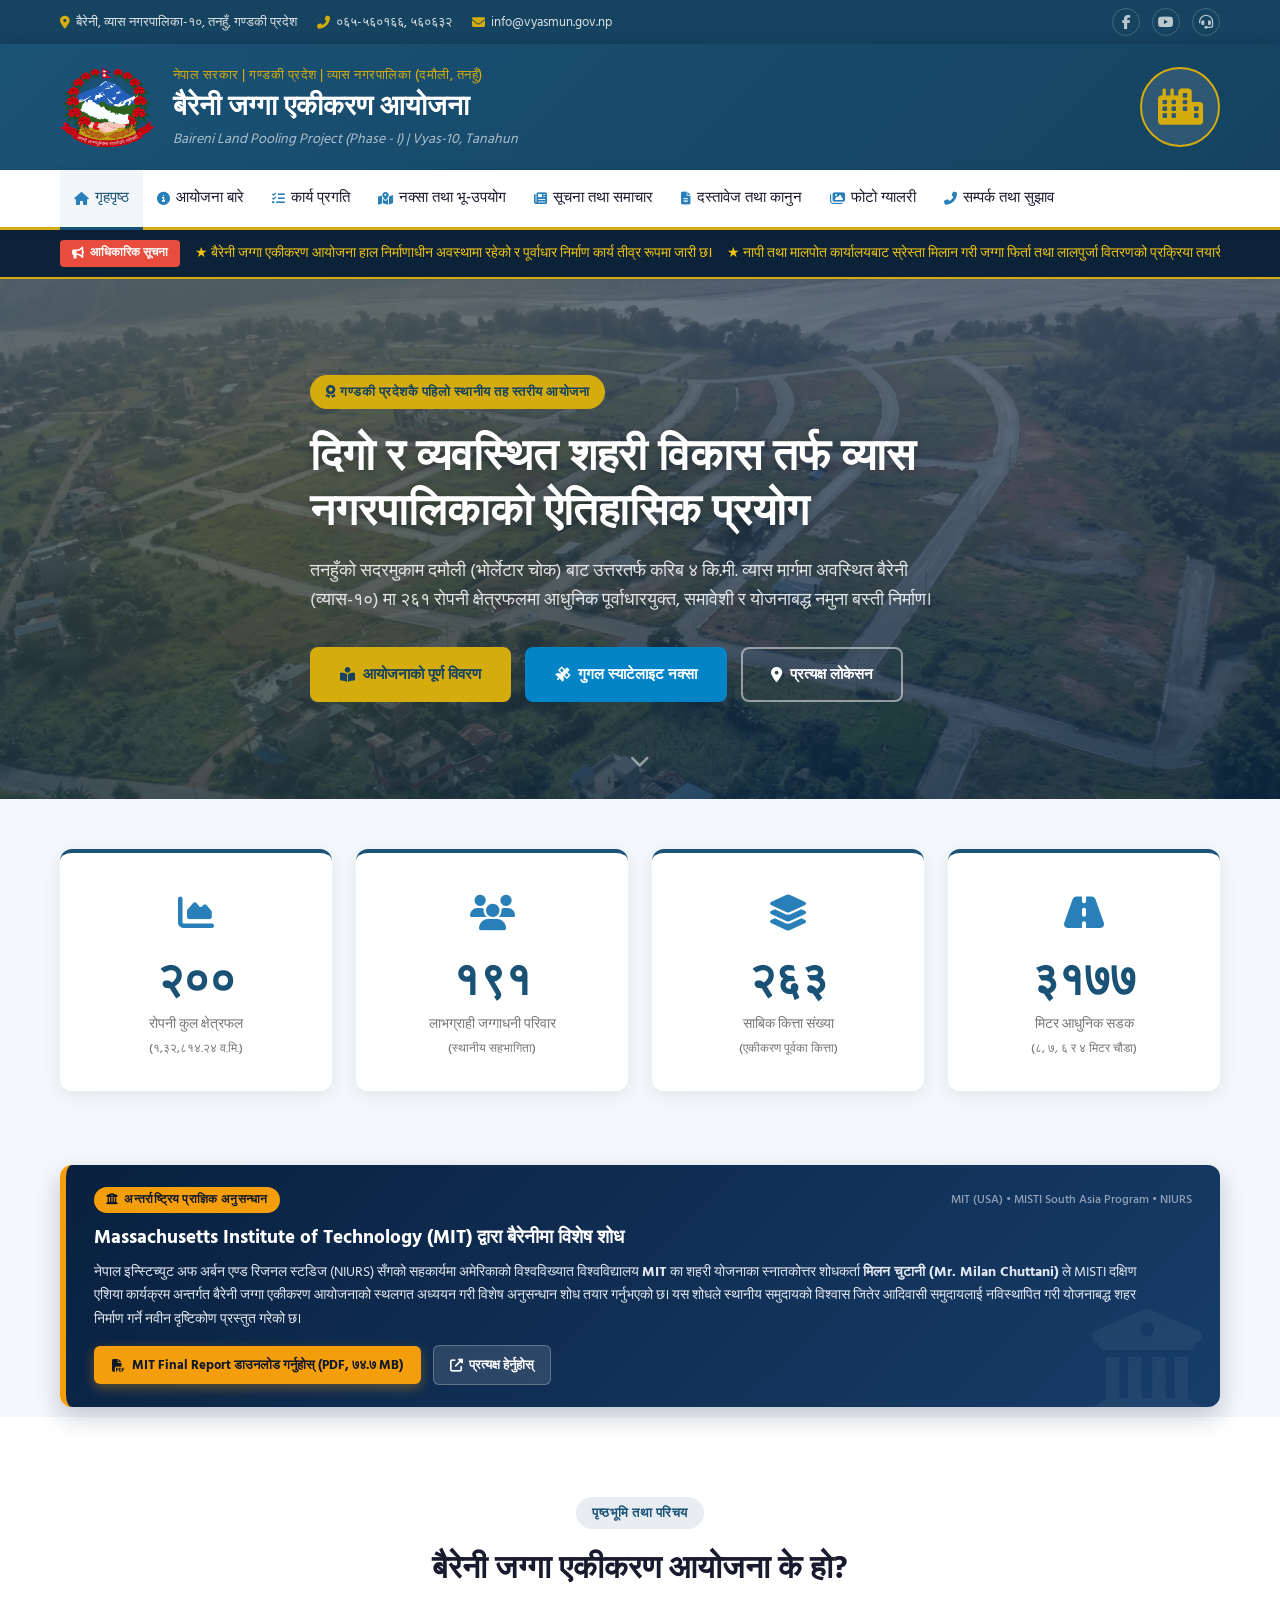
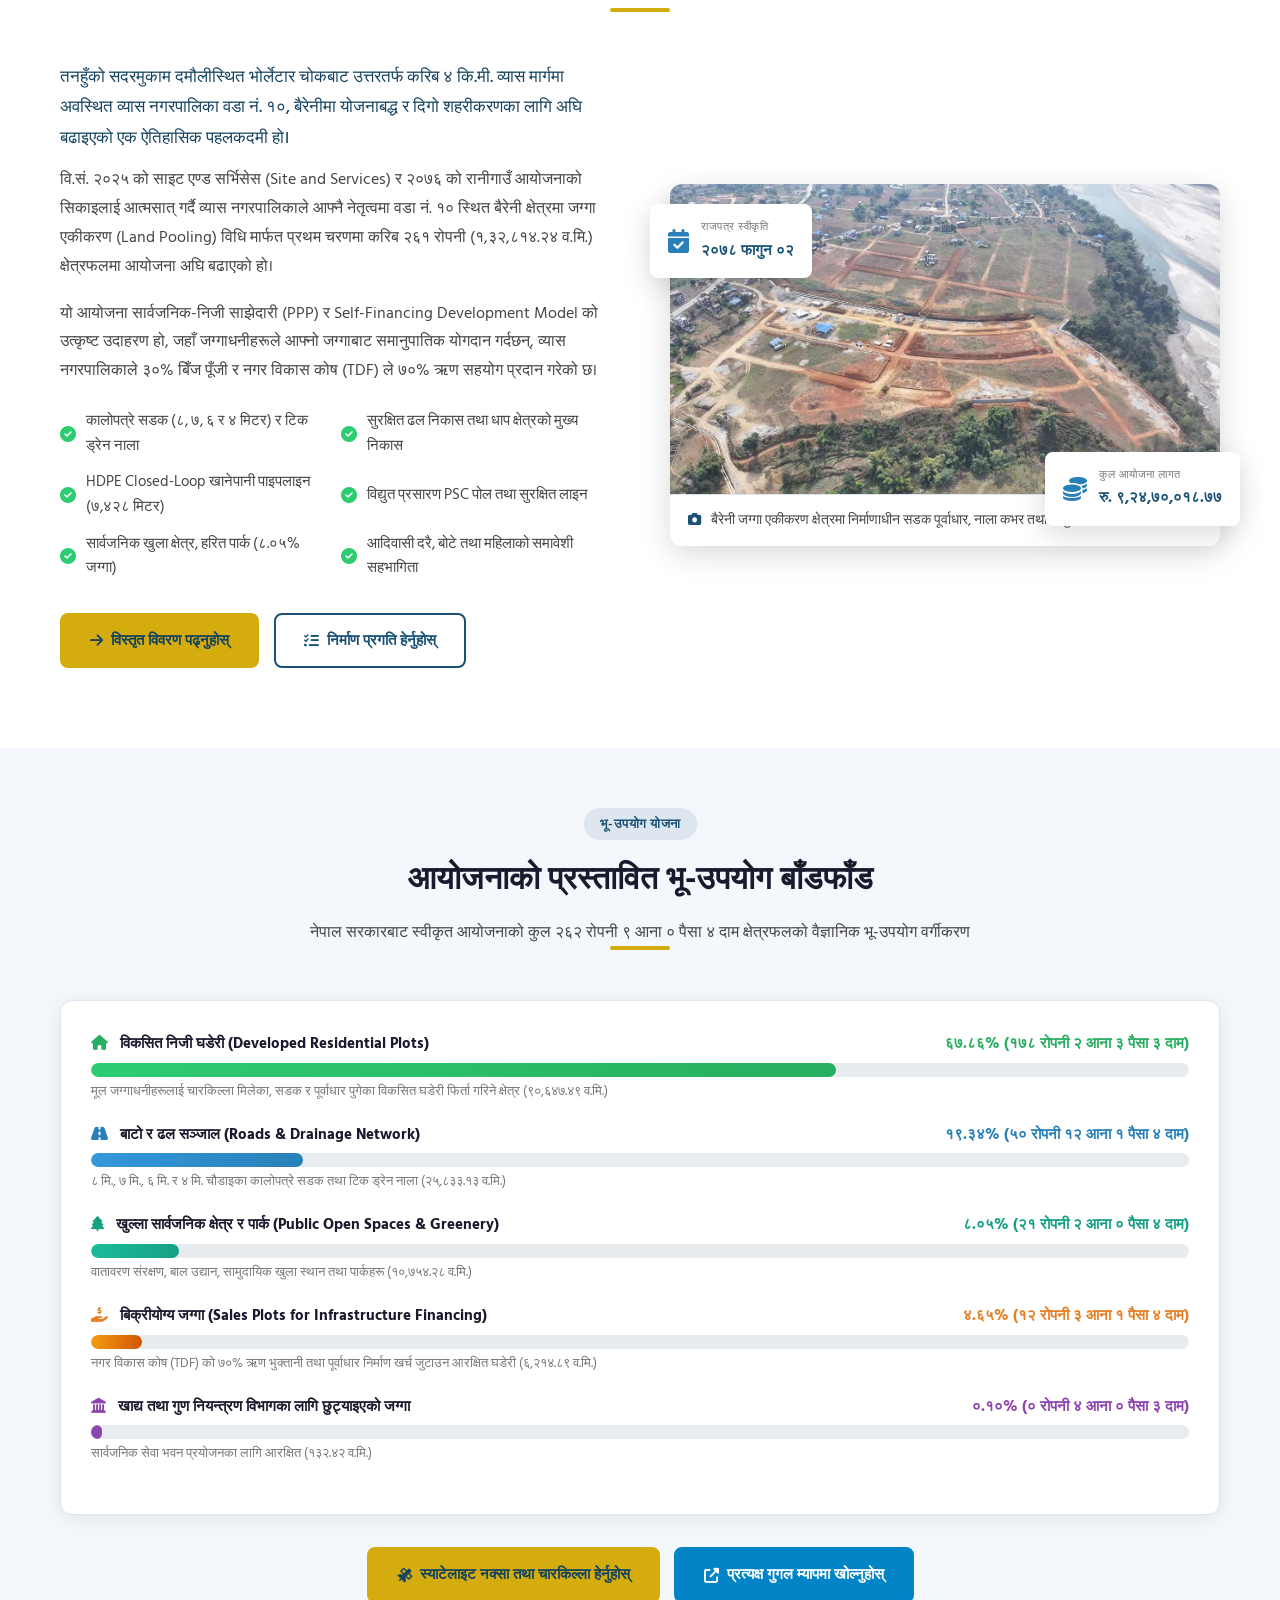
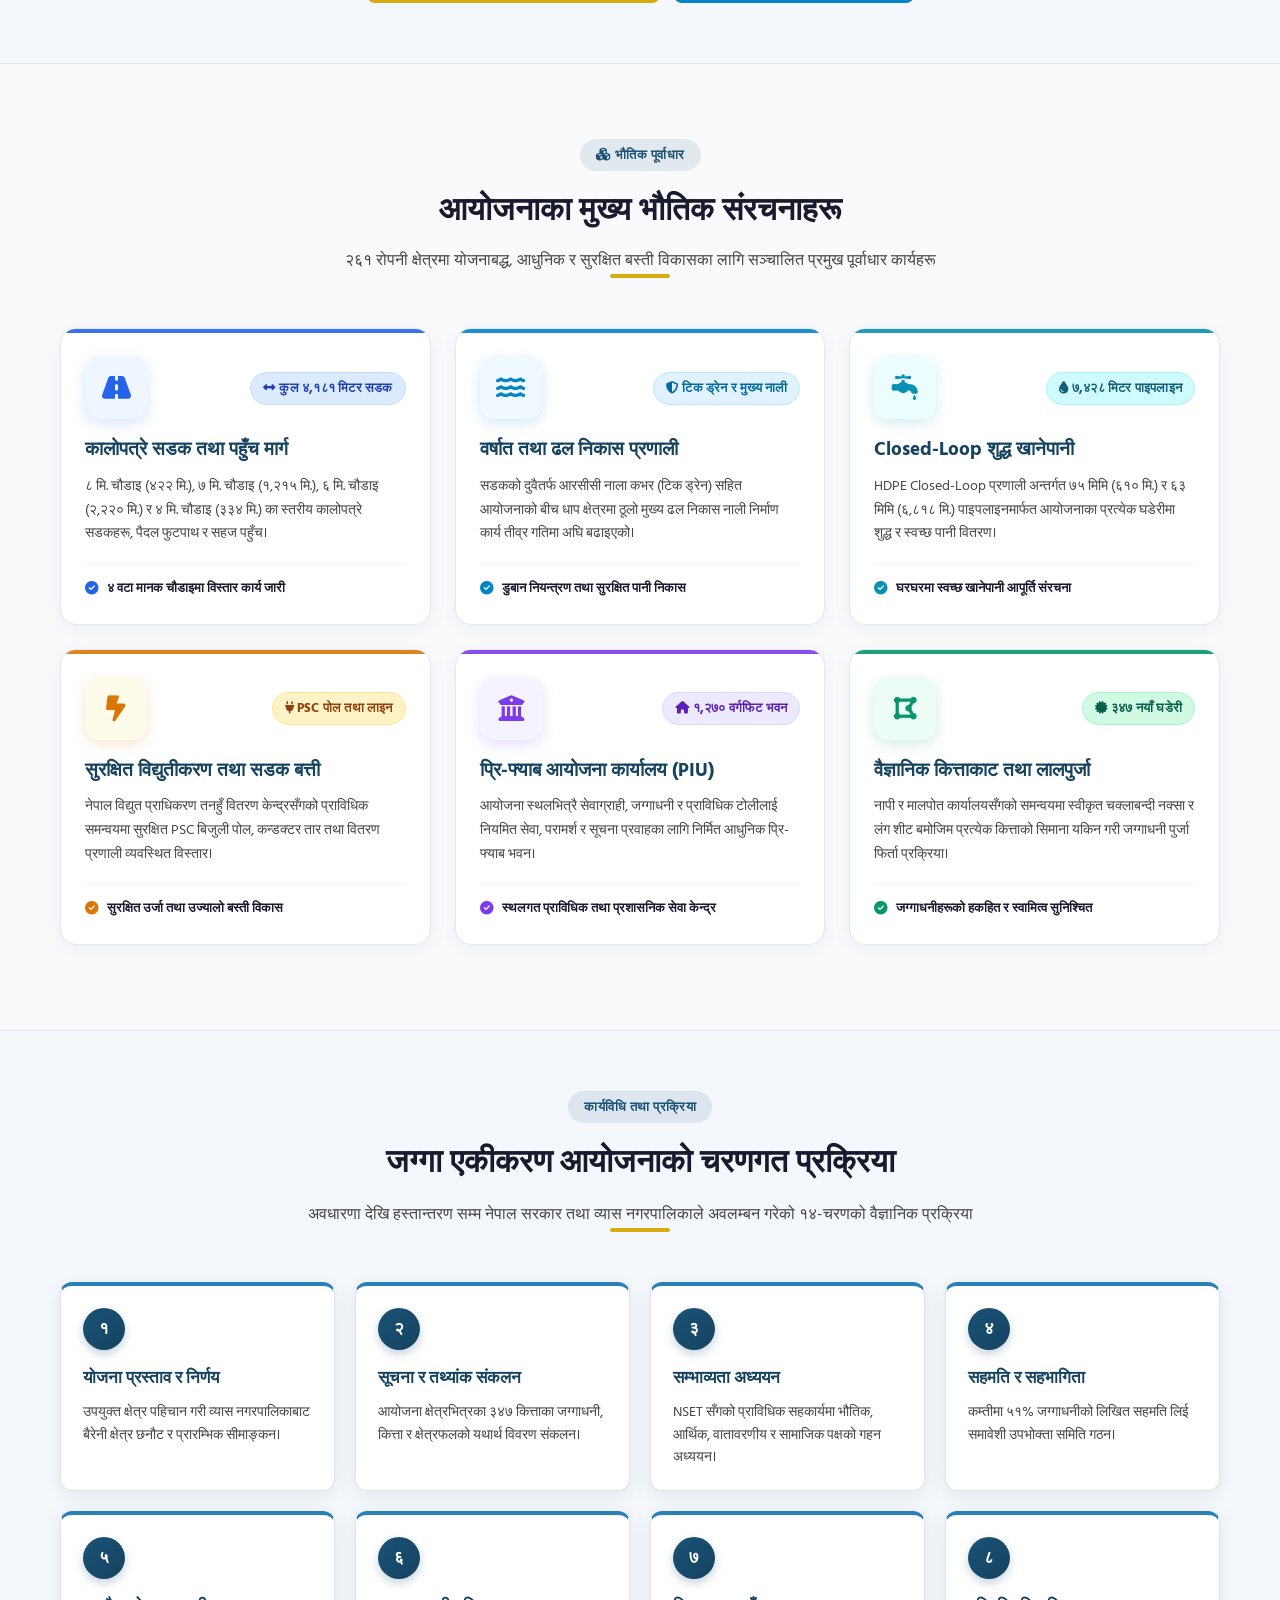
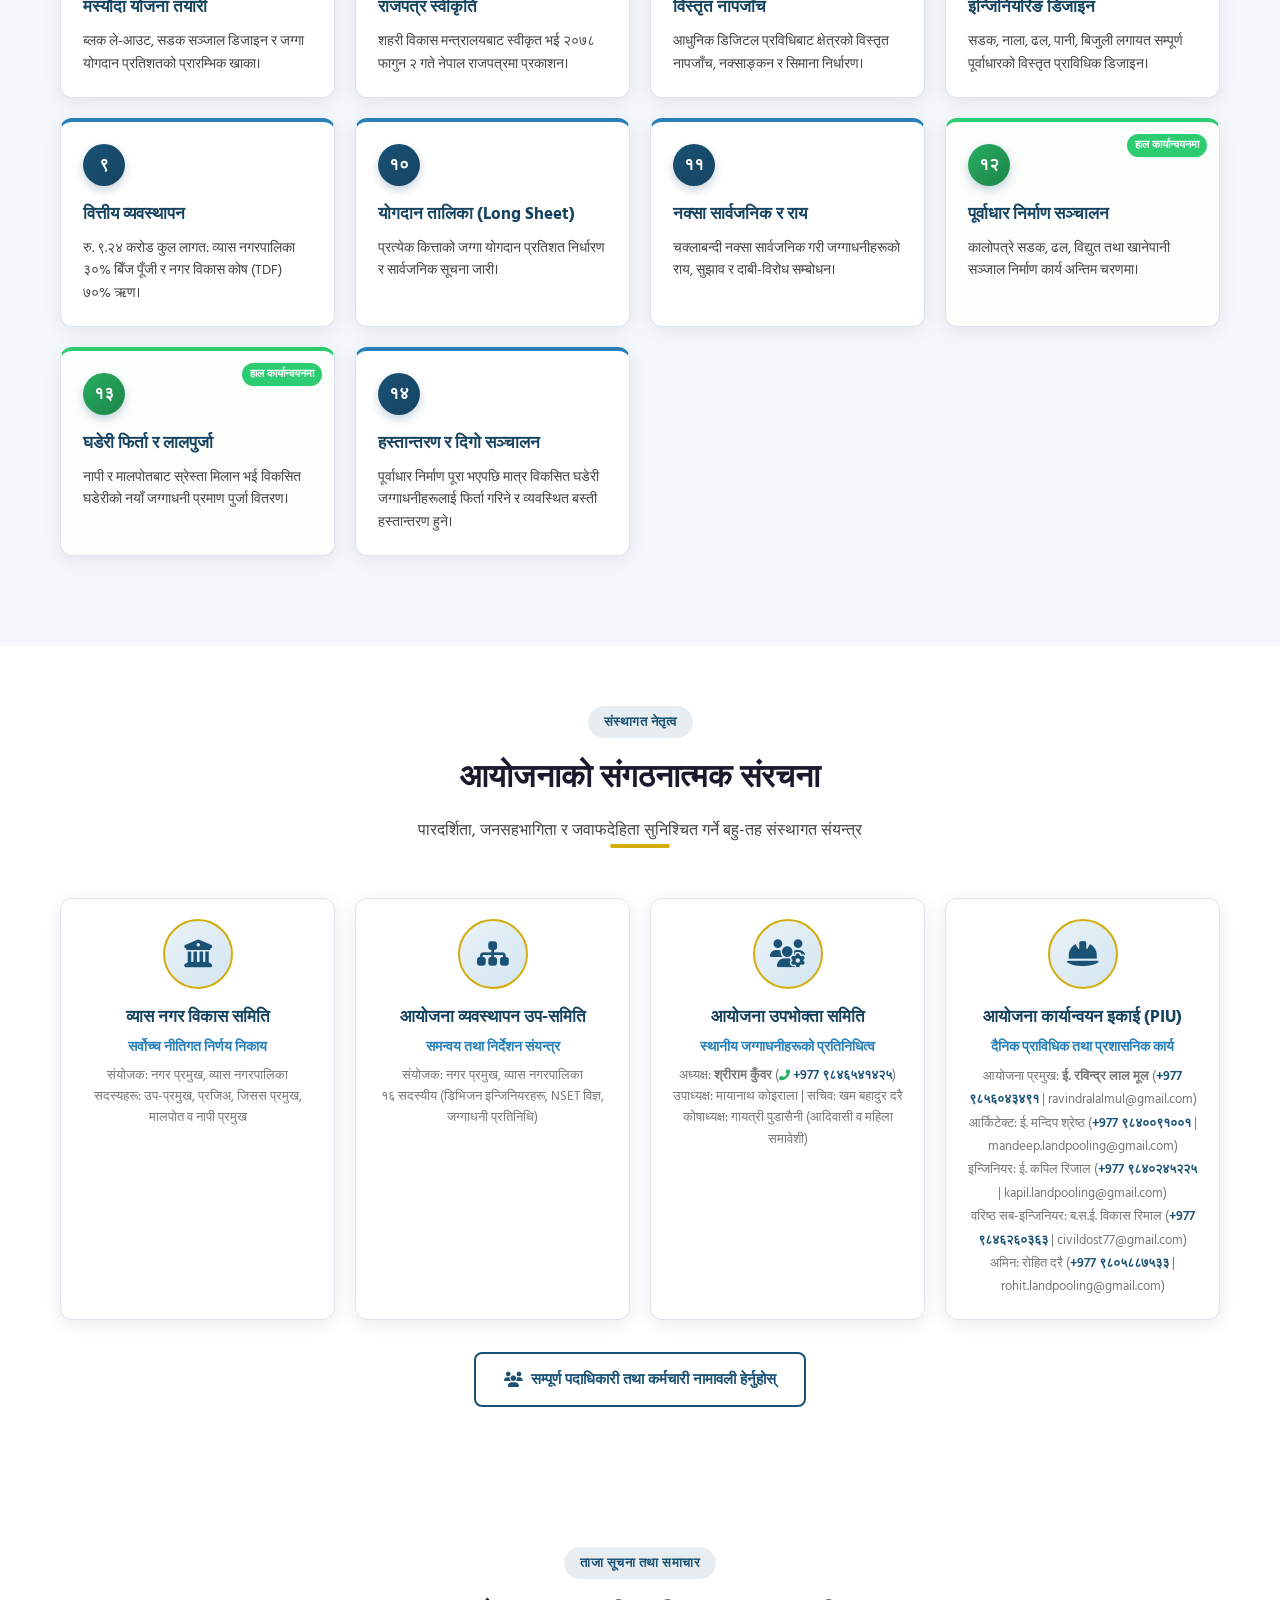
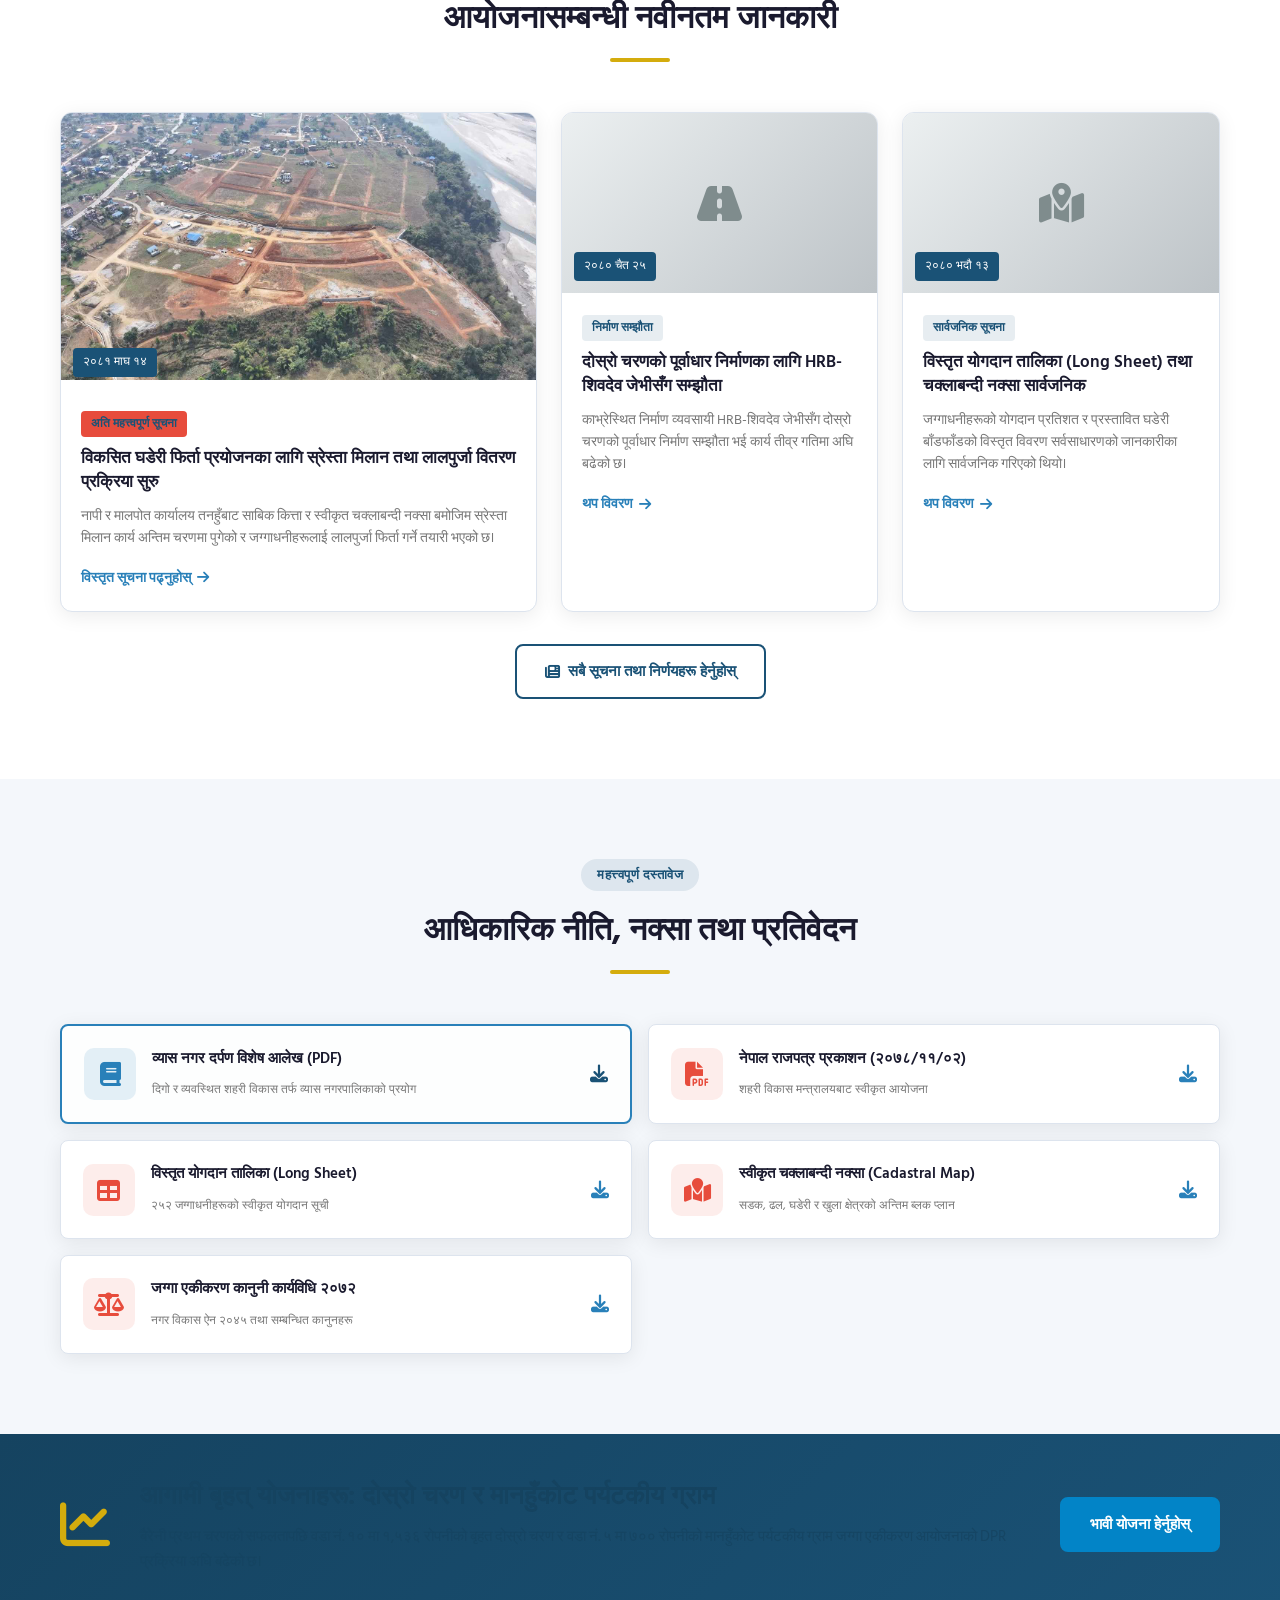
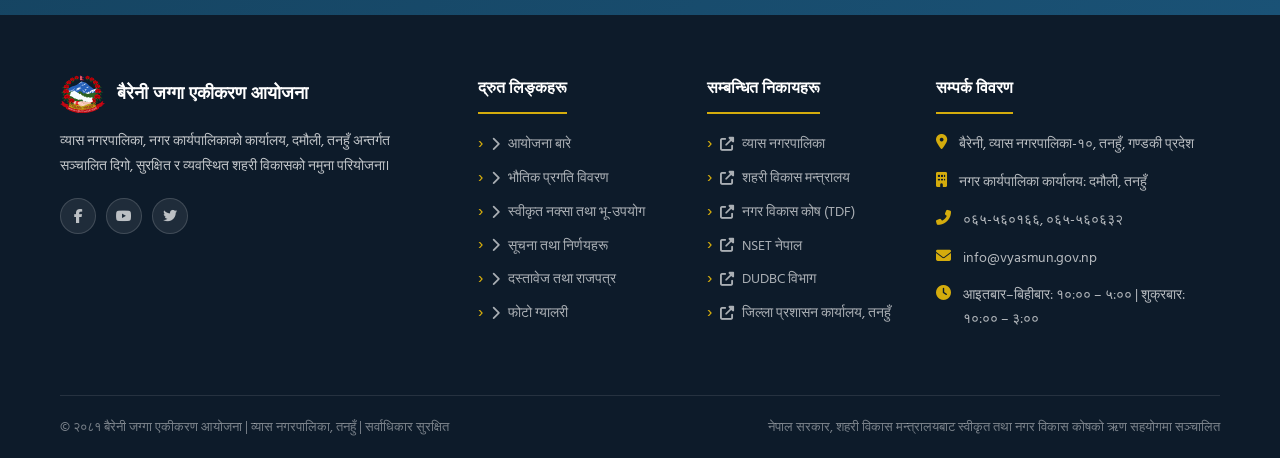
==== commit 264f5e04: "refactor: update navigation and content across all website pages and documentation" ====
--- a/index.html
+++ b/index.html
@@ -115,7 +115,7 @@
                 </div>
                 <div class="stat-card">
                     <div class="stat-icon"><i class="fas fa-users"></i></div>
-                    <div class="stat-number" data-target="231">०</div>
+                    <div class="stat-number" data-target="252">०</div>
                     <div class="stat-label">लाभग्राही जग्गाधनी परिवार<br><small style="font-size:12px;color:var(--text-light);">(स्थानीय सहभागिता)</small></div>
                 </div>
                 <div class="stat-card">
@@ -529,18 +529,18 @@
                     <div class="team-avatar"><i class="fas fa-users-cog"></i></div>
                     <h4 class="team-name">आयोजना उपभोक्ता समिति</h4>
                     <div class="team-role">स्थानीय जग्गाधनीहरूको प्रतिनिधित्व</div>
-                    <p class="team-org">अध्यक्ष: <strong>श्रीराम कुँवर</strong> (<a href="tel:9846541425" style="color:var(--primary); font-weight:600; text-decoration:none;"><i class="fas fa-phone-alt" style="color:#27ae60; font-size:11px;"></i> ९८४६५४१४२५</a>)<br>उपाध्यक्ष: मायानाथ कोइराला | सचिव: खम बहादुर दरै<br>कोषाध्यक्ष: गायत्री पुडासैनी (आदिवासी व महिला समावेशी)</p>
+                    <p class="team-org">अध्यक्ष: <strong>श्रीराम कुँवर</strong> (<a href="tel:+9779846541425" style="color:var(--primary); font-weight:600; text-decoration:none;"><i class="fas fa-phone-alt" style="color:#27ae60; font-size:11px;"></i> +977 ९८४६५४१४२५</a>)<br>उपाध्यक्ष: मायानाथ कोइराला | सचिव: खम बहादुर दरै<br>कोषाध्यक्ष: गायत्री पुडासैनी (आदिवासी व महिला समावेशी)</p>
                 </div>
                 <div class="team-card">
                     <div class="team-avatar"><i class="fas fa-hard-hat"></i></div>
                     <h4 class="team-name">आयोजना कार्यान्वयन इकाई (PIU)</h4>
                     <div class="team-role">दैनिक प्राविधिक तथा प्रशासनिक कार्य</div>
                     <p class="team-org" style="line-height:1.8; font-size:13px;">
-                        आयोजना प्रमुख: <strong>ई. रविन्द्र लाल मूल</strong> (<a href="tel:9856043491" style="color:var(--primary); font-weight:600; text-decoration:none;">९८५६०४३४९१</a> | <a href="mailto:ravindralalmul@gmail.com" style="color:var(--text-light); text-decoration:none;">ravindralalmul@gmail.com</a>)<br>
-                        आर्किटेक्ट: ई. मन्दिप श्रेष्ठ (<a href="tel:9840091001" style="color:var(--primary); font-weight:600; text-decoration:none;">९८४००९१००१</a> | <a href="mailto:mandeep.landpooling@gmail.com" style="color:var(--text-light); text-decoration:none;">mandeep.landpooling@gmail.com</a>)<br>
-                        इन्जिनियर: ई. कपिल रिजाल (<a href="tel:9840245225" style="color:var(--primary); font-weight:600; text-decoration:none;">९८४०२४५२२५</a> | <a href="mailto:kapil.landpooling@gmail.com" style="color:var(--text-light); text-decoration:none;">kapil.landpooling@gmail.com</a>)<br>
-                        वरिष्ठ सब-इन्जिनियर: ब.स.ई. विकास रिमाल (<a href="tel:9846260363" style="color:var(--primary); font-weight:600; text-decoration:none;">९८४६२६०३६३</a> | <a href="mailto:civildost77@gmail.com" style="color:var(--text-light); text-decoration:none;">civildost77@gmail.com</a>)<br>
-                        अमिन: रोहित दरै (<a href="tel:9805887533" style="color:var(--primary); font-weight:600; text-decoration:none;">९८०५८८७५३३</a> | <a href="mailto:rohit.landpooling@gmail.com" style="color:var(--text-light); text-decoration:none;">rohit.landpooling@gmail.com</a>)
+                        आयोजना प्रमुख: <strong>ई. रविन्द्र लाल मूल</strong> (<a href="tel:+9779856043491" style="color:var(--primary); font-weight:600; text-decoration:none;">+977 ९८५६०४३४९१</a> | <a href="mailto:ravindralalmul@gmail.com" style="color:var(--text-light); text-decoration:none;">ravindralalmul@gmail.com</a>)<br>
+                        आर्किटेक्ट: ई. मन्दिप श्रेष्ठ (<a href="tel:+9779840091001" style="color:var(--primary); font-weight:600; text-decoration:none;">+977 ९८४००९१००१</a> | <a href="mailto:mandeep.landpooling@gmail.com" style="color:var(--text-light); text-decoration:none;">mandeep.landpooling@gmail.com</a>)<br>
+                        इन्जिनियर: ई. कपिल रिजाल (<a href="tel:+9779840245225" style="color:var(--primary); font-weight:600; text-decoration:none;">+977 ९८४०२४५२२५</a> | <a href="mailto:kapil.landpooling@gmail.com" style="color:var(--text-light); text-decoration:none;">kapil.landpooling@gmail.com</a>)<br>
+                        वरिष्ठ सब-इन्जिनियर: ब.स.ई. विकास रिमाल (<a href="tel:+9779846260363" style="color:var(--primary); font-weight:600; text-decoration:none;">+977 ९८४६२६०३६३</a> | <a href="mailto:civildost77@gmail.com" style="color:var(--text-light); text-decoration:none;">civildost77@gmail.com</a>)<br>
+                        अमिन: रोहित दरै (<a href="tel:+9779805887533" style="color:var(--primary); font-weight:600; text-decoration:none;">+977 ९८०५८८७५३३</a> | <a href="mailto:rohit.landpooling@gmail.com" style="color:var(--text-light); text-decoration:none;">rohit.landpooling@gmail.com</a>)
                     </p>
                 </div>
             </div>
@@ -632,7 +632,7 @@
                     <div class="doc-icon"><i class="fas fa-table"></i></div>
                     <div class="doc-info">
                         <h4>विस्तृत योगदान तालिका (Long Sheet)</h4>
-                        <span>२३१ जग्गाधनीहरूको स्वीकृत योगदान सूची</span>
+                        <span>२५२ जग्गाधनीहरूको स्वीकृत योगदान सूची</span>
                     </div>
                     <i class="fas fa-download doc-download"></i>
                 </a>
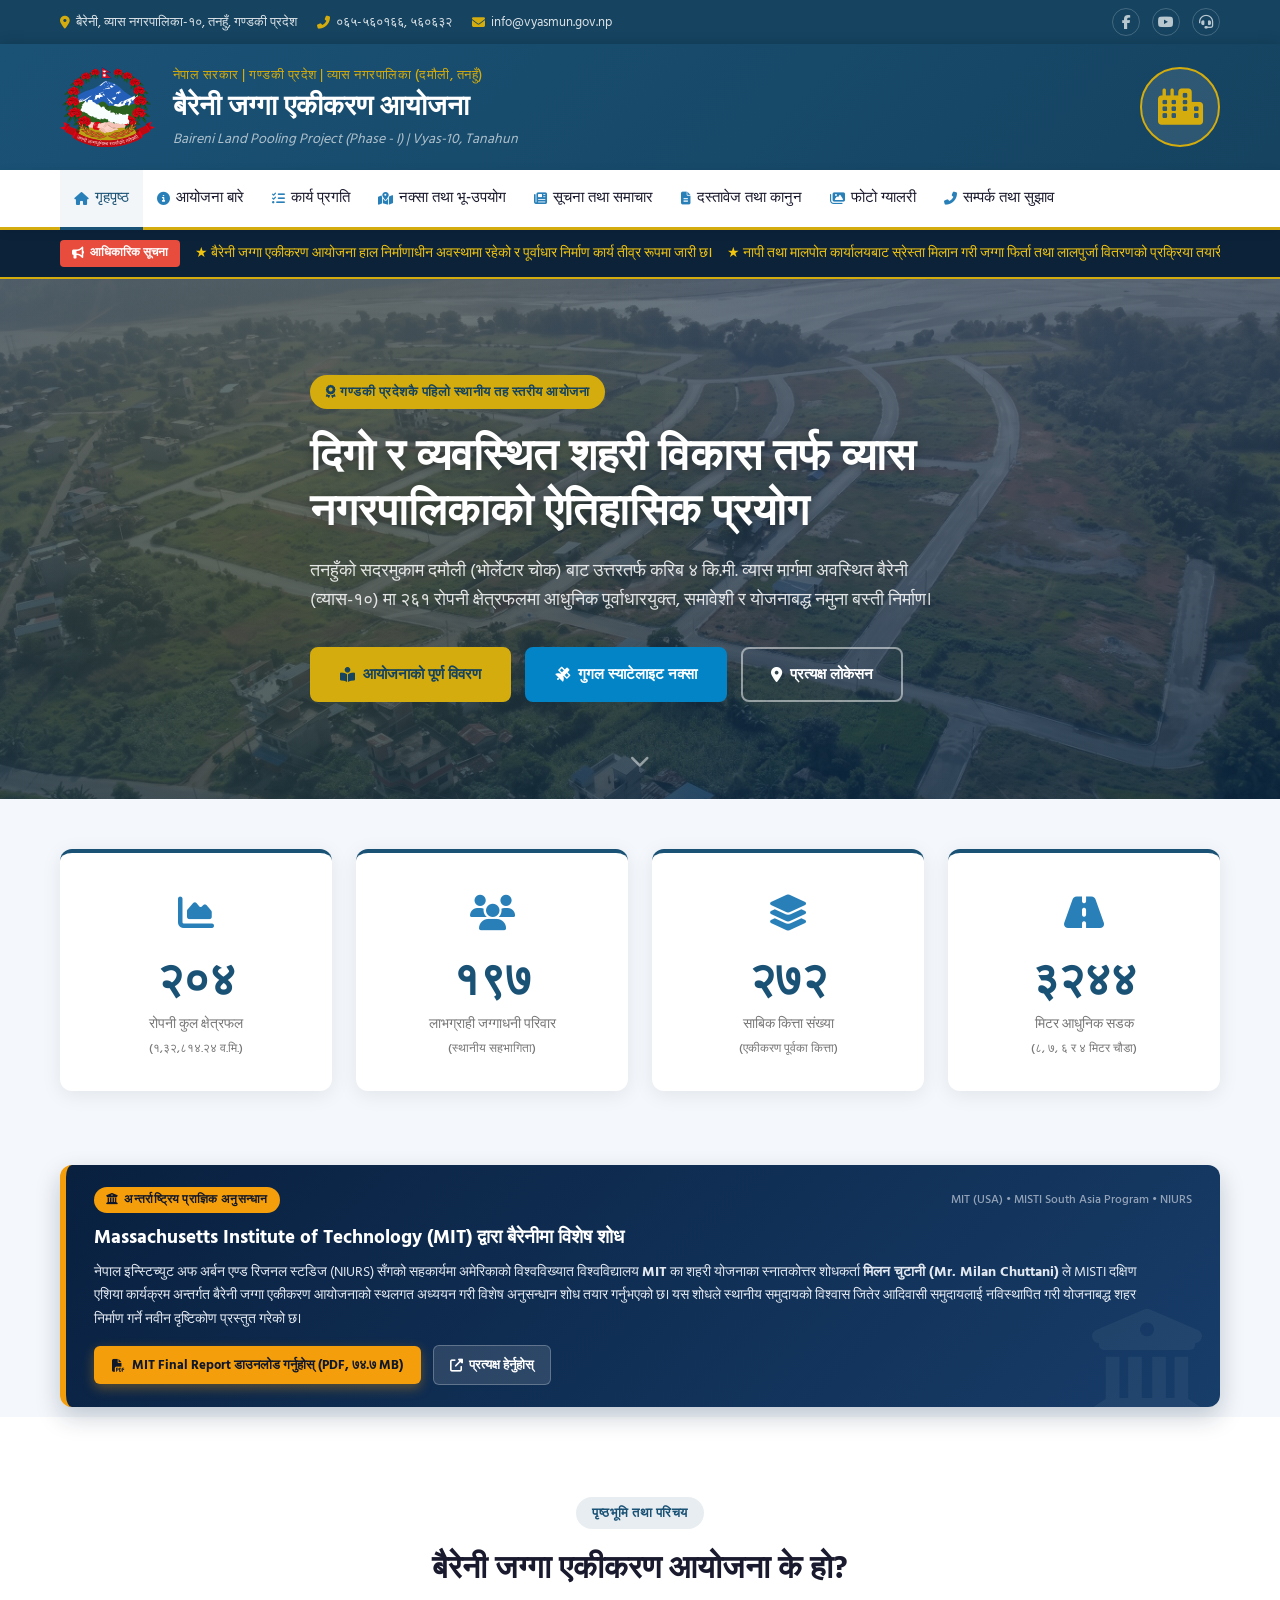
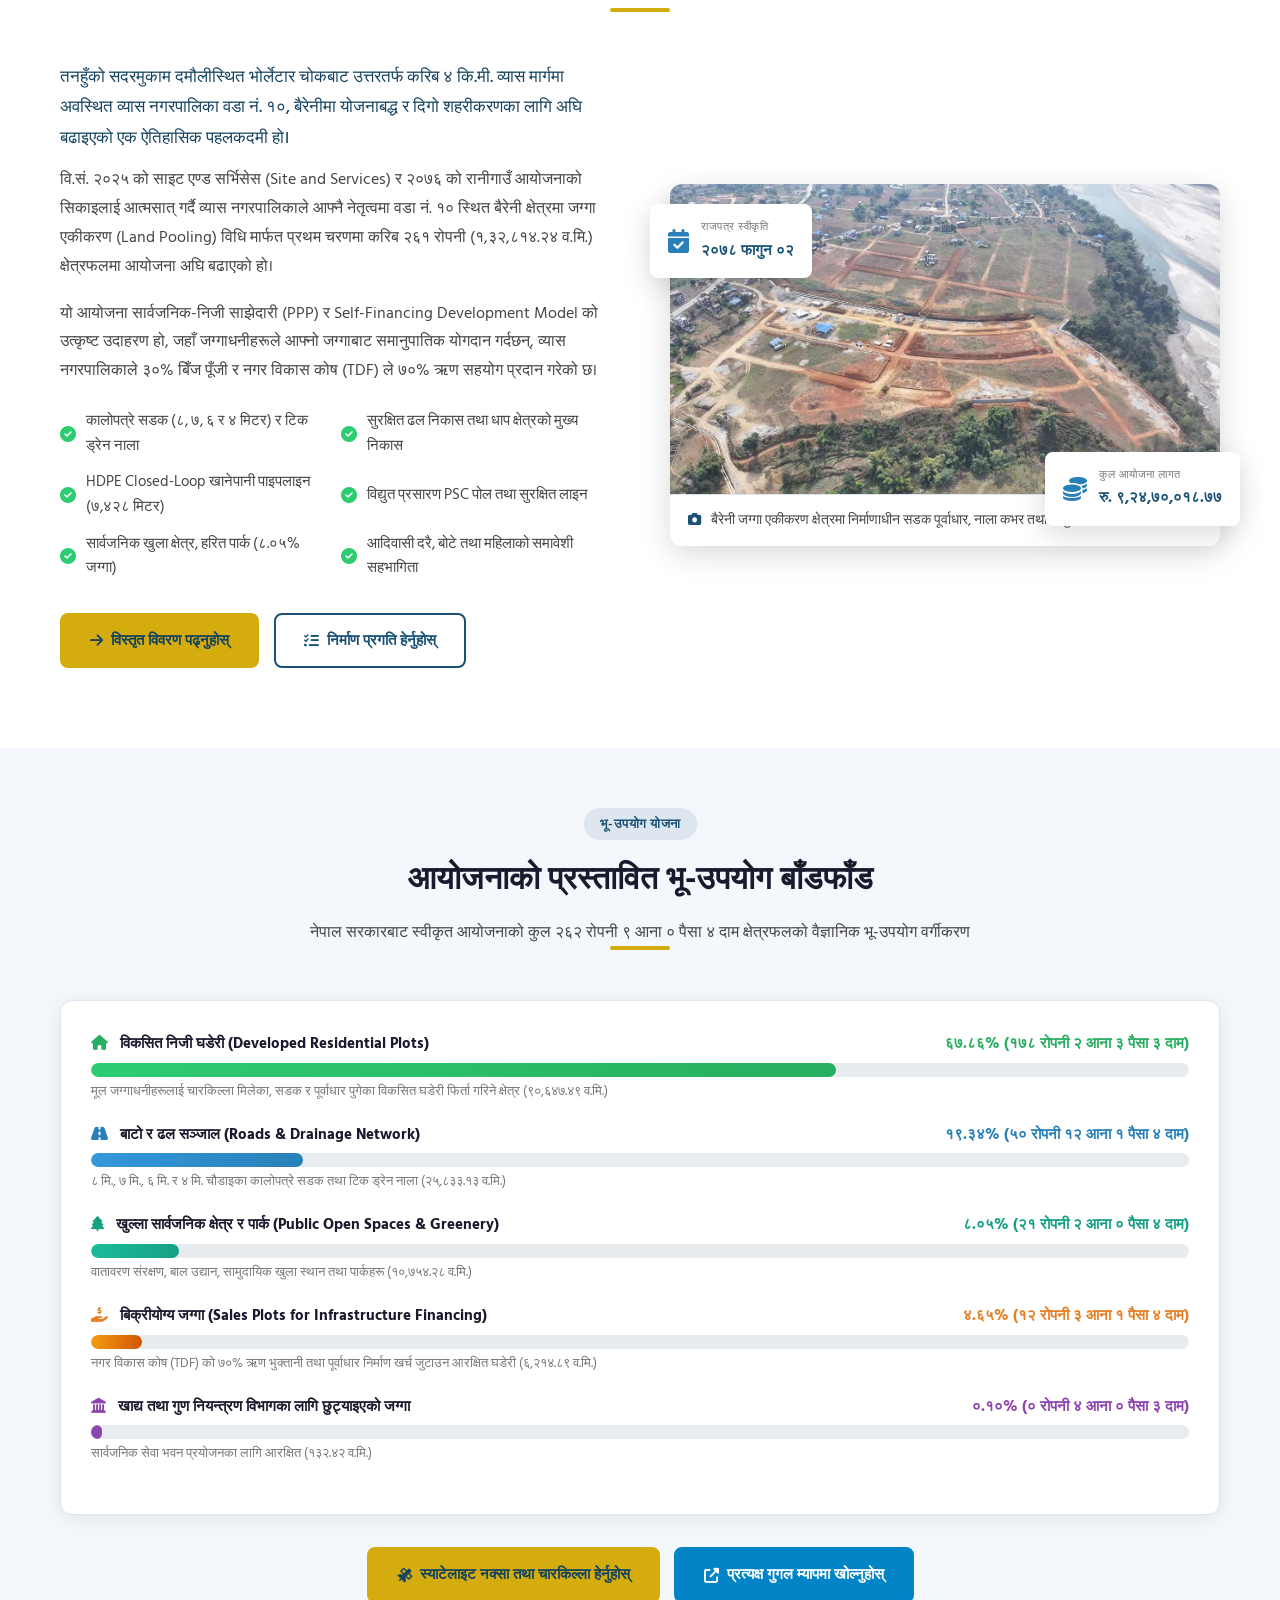
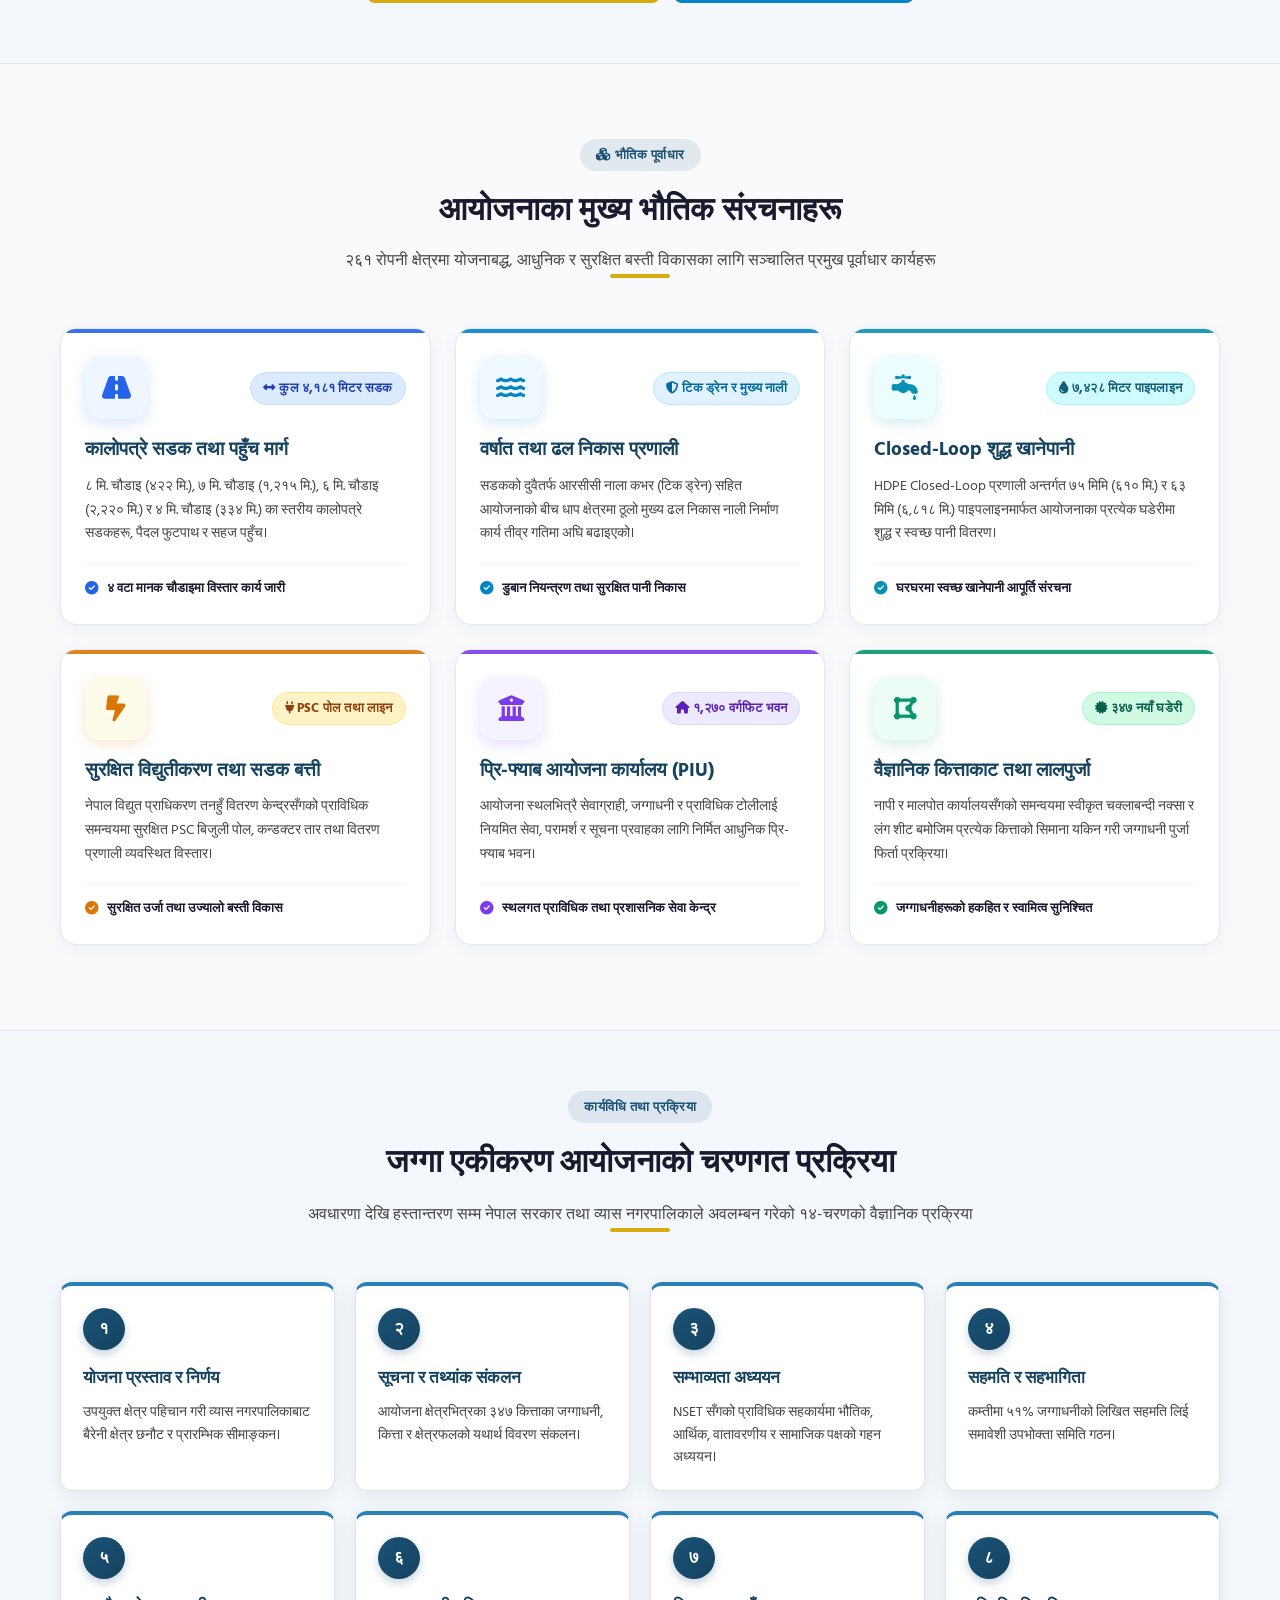
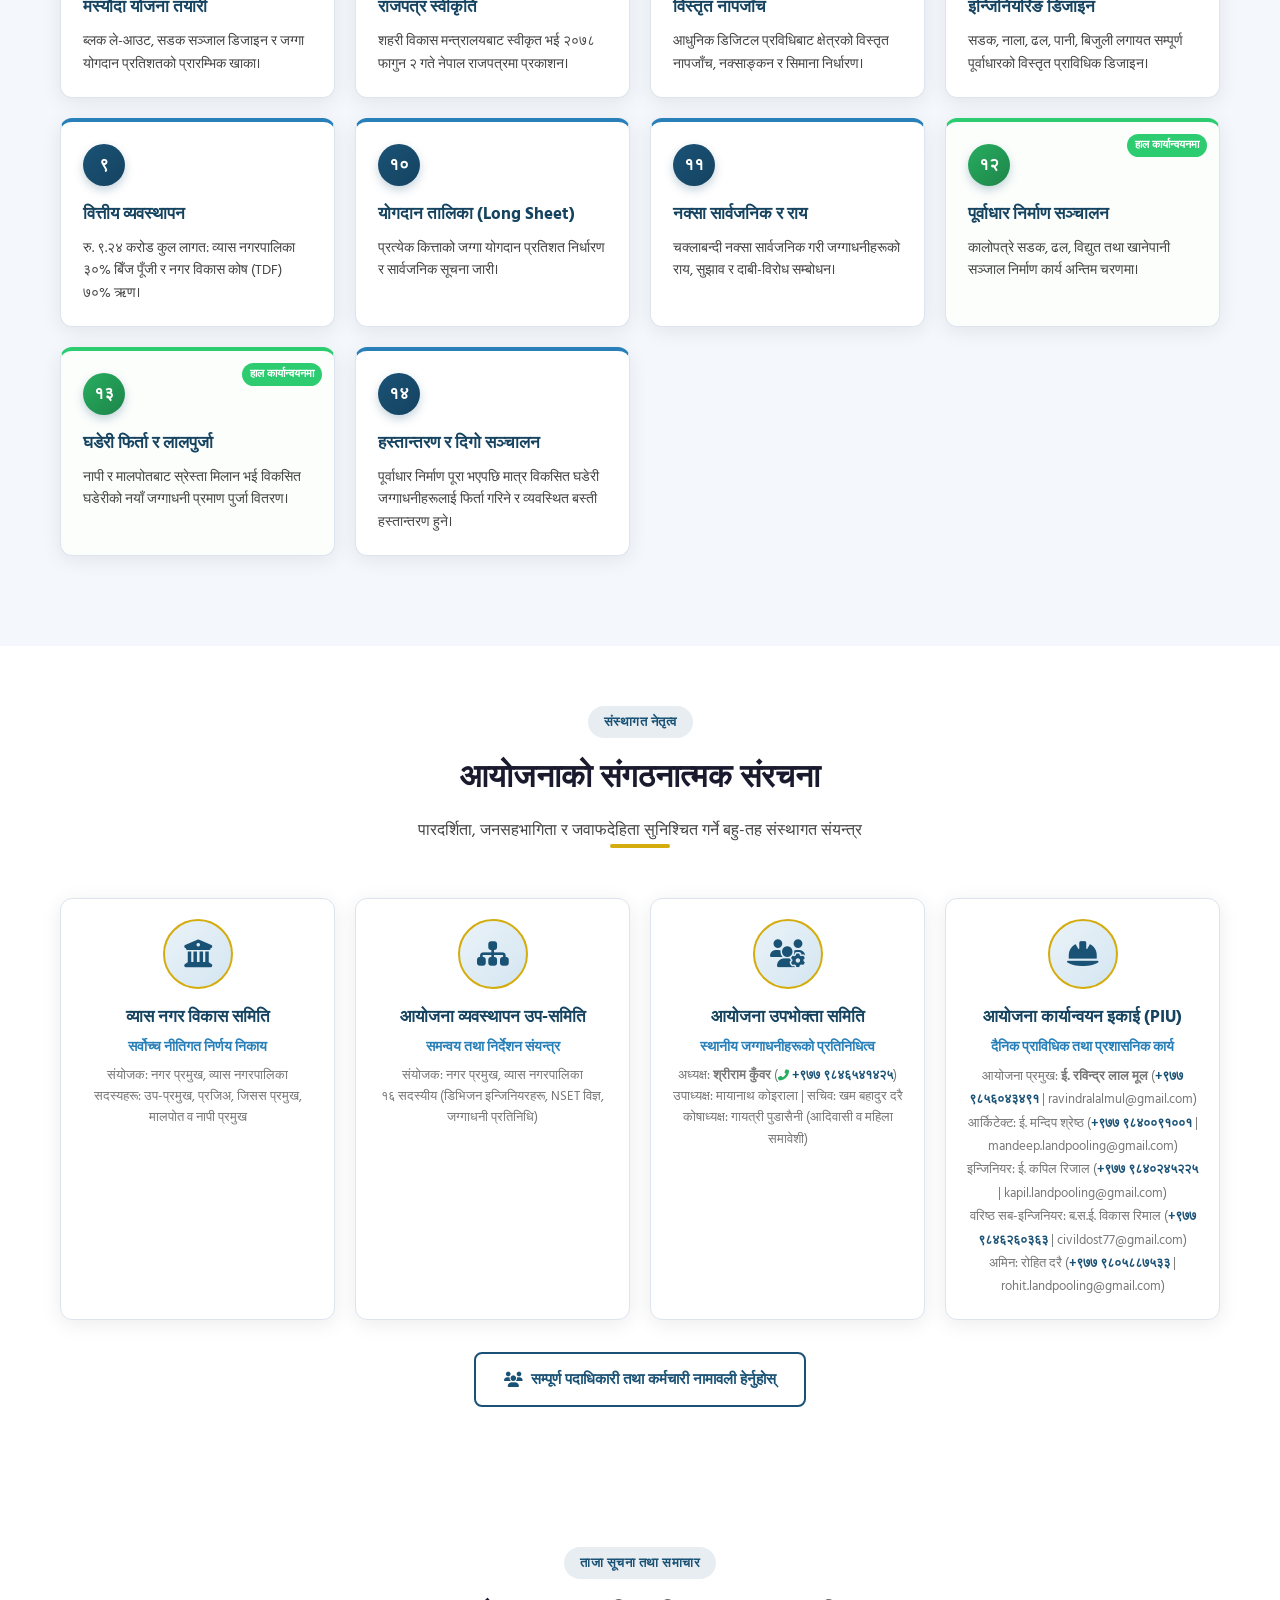
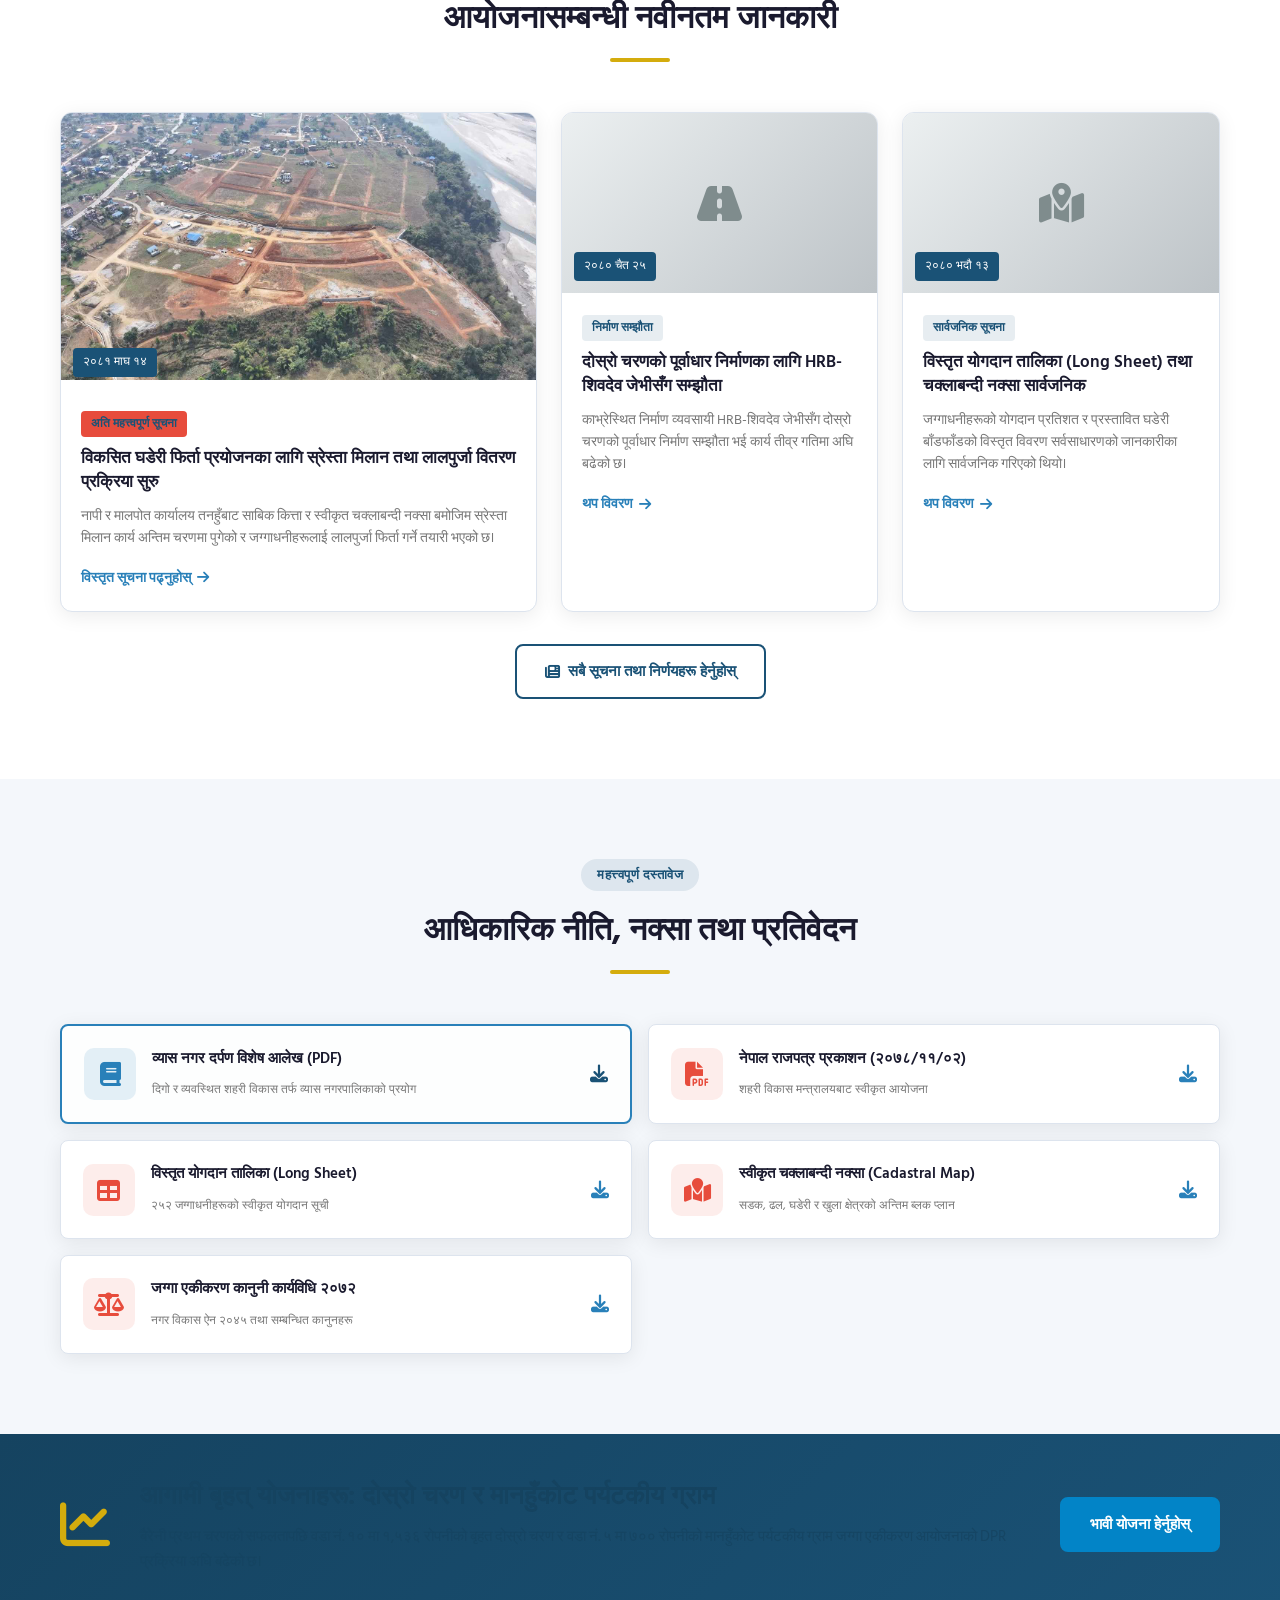
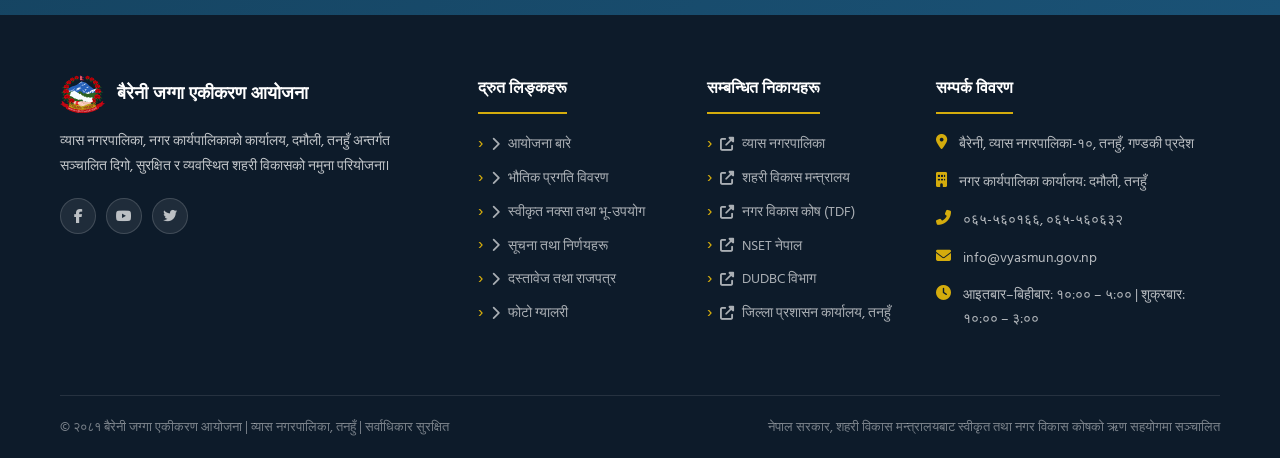
==== commit ba984ade: "feat: update navigation links and content across core pages" ====
--- a/index.html
+++ b/index.html
@@ -529,18 +529,18 @@
                     <div class="team-avatar"><i class="fas fa-users-cog"></i></div>
                     <h4 class="team-name">आयोजना उपभोक्ता समिति</h4>
                     <div class="team-role">स्थानीय जग्गाधनीहरूको प्रतिनिधित्व</div>
-                    <p class="team-org">अध्यक्ष: <strong>श्रीराम कुँवर</strong> (<a href="tel:+9779846541425" style="color:var(--primary); font-weight:600; text-decoration:none;"><i class="fas fa-phone-alt" style="color:#27ae60; font-size:11px;"></i> +977 ९८४६५४१४२५</a>)<br>उपाध्यक्ष: मायानाथ कोइराला | सचिव: खम बहादुर दरै<br>कोषाध्यक्ष: गायत्री पुडासैनी (आदिवासी व महिला समावेशी)</p>
+                    <p class="team-org">अध्यक्ष: <strong>श्रीराम कुँवर</strong> (<a href="tel:+9779846541425" style="color:var(--primary); font-weight:600; text-decoration:none;"><i class="fas fa-phone-alt" style="color:#27ae60; font-size:11px;"></i> +९७७ ९८४६५४१४२५</a>)<br>उपाध्यक्ष: मायानाथ कोइराला | सचिव: खम बहादुर दरै<br>कोषाध्यक्ष: गायत्री पुडासैनी (आदिवासी व महिला समावेशी)</p>
                 </div>
                 <div class="team-card">
                     <div class="team-avatar"><i class="fas fa-hard-hat"></i></div>
                     <h4 class="team-name">आयोजना कार्यान्वयन इकाई (PIU)</h4>
                     <div class="team-role">दैनिक प्राविधिक तथा प्रशासनिक कार्य</div>
                     <p class="team-org" style="line-height:1.8; font-size:13px;">
-                        आयोजना प्रमुख: <strong>ई. रविन्द्र लाल मूल</strong> (<a href="tel:+9779856043491" style="color:var(--primary); font-weight:600; text-decoration:none;">+977 ९८५६०४३४९१</a> | <a href="mailto:ravindralalmul@gmail.com" style="color:var(--text-light); text-decoration:none;">ravindralalmul@gmail.com</a>)<br>
-                        आर्किटेक्ट: ई. मन्दिप श्रेष्ठ (<a href="tel:+9779840091001" style="color:var(--primary); font-weight:600; text-decoration:none;">+977 ९८४००९१००१</a> | <a href="mailto:mandeep.landpooling@gmail.com" style="color:var(--text-light); text-decoration:none;">mandeep.landpooling@gmail.com</a>)<br>
-                        इन्जिनियर: ई. कपिल रिजाल (<a href="tel:+9779840245225" style="color:var(--primary); font-weight:600; text-decoration:none;">+977 ९८४०२४५२२५</a> | <a href="mailto:kapil.landpooling@gmail.com" style="color:var(--text-light); text-decoration:none;">kapil.landpooling@gmail.com</a>)<br>
-                        वरिष्ठ सब-इन्जिनियर: ब.स.ई. विकास रिमाल (<a href="tel:+9779846260363" style="color:var(--primary); font-weight:600; text-decoration:none;">+977 ९८४६२६०३६३</a> | <a href="mailto:civildost77@gmail.com" style="color:var(--text-light); text-decoration:none;">civildost77@gmail.com</a>)<br>
-                        अमिन: रोहित दरै (<a href="tel:+9779805887533" style="color:var(--primary); font-weight:600; text-decoration:none;">+977 ९८०५८८७५३३</a> | <a href="mailto:rohit.landpooling@gmail.com" style="color:var(--text-light); text-decoration:none;">rohit.landpooling@gmail.com</a>)
+                        आयोजना प्रमुख: <strong>ई. रविन्द्र लाल मूल</strong> (<a href="tel:+9779856043491" style="color:var(--primary); font-weight:600; text-decoration:none;">+९७७ ९८५६०४३४९१</a> | <a href="mailto:ravindralalmul@gmail.com" style="color:var(--text-light); text-decoration:none;">ravindralalmul@gmail.com</a>)<br>
+                        आर्किटेक्ट: ई. मन्दिप श्रेष्ठ (<a href="tel:+9779840091001" style="color:var(--primary); font-weight:600; text-decoration:none;">+९७७ ९८४००९१००१</a> | <a href="mailto:mandeep.landpooling@gmail.com" style="color:var(--text-light); text-decoration:none;">mandeep.landpooling@gmail.com</a>)<br>
+                        इन्जिनियर: ई. कपिल रिजाल (<a href="tel:+9779840245225" style="color:var(--primary); font-weight:600; text-decoration:none;">+९७७ ९८४०२४५२२५</a> | <a href="mailto:kapil.landpooling@gmail.com" style="color:var(--text-light); text-decoration:none;">kapil.landpooling@gmail.com</a>)<br>
+                        वरिष्ठ सब-इन्जिनियर: ब.स.ई. विकास रिमाल (<a href="tel:+9779846260363" style="color:var(--primary); font-weight:600; text-decoration:none;">+९७७ ९८४६२६०३६३</a> | <a href="mailto:civildost77@gmail.com" style="color:var(--text-light); text-decoration:none;">civildost77@gmail.com</a>)<br>
+                        अमिन: रोहित दरै (<a href="tel:+9779805887533" style="color:var(--primary); font-weight:600; text-decoration:none;">+९७७ ९८०५८८७५३३</a> | <a href="mailto:rohit.landpooling@gmail.com" style="color:var(--text-light); text-decoration:none;">rohit.landpooling@gmail.com</a>)
                     </p>
                 </div>
             </div>
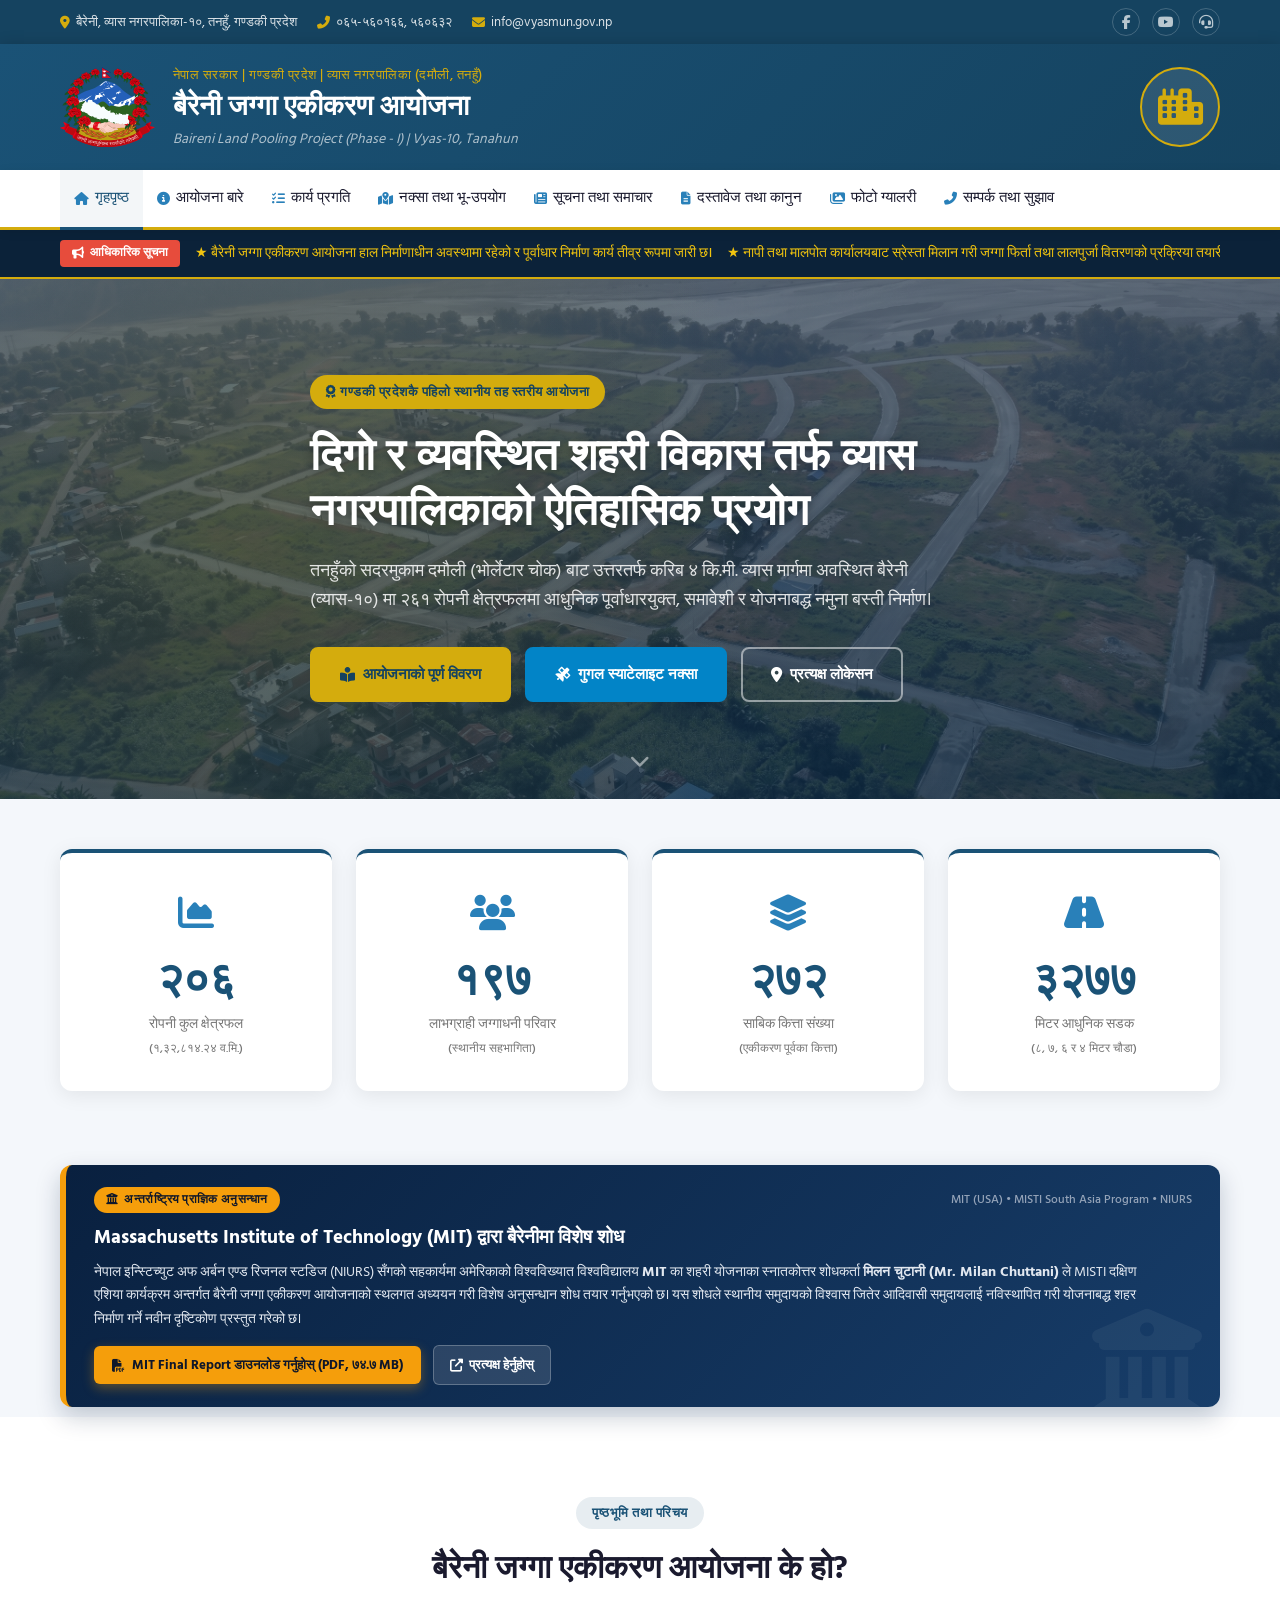
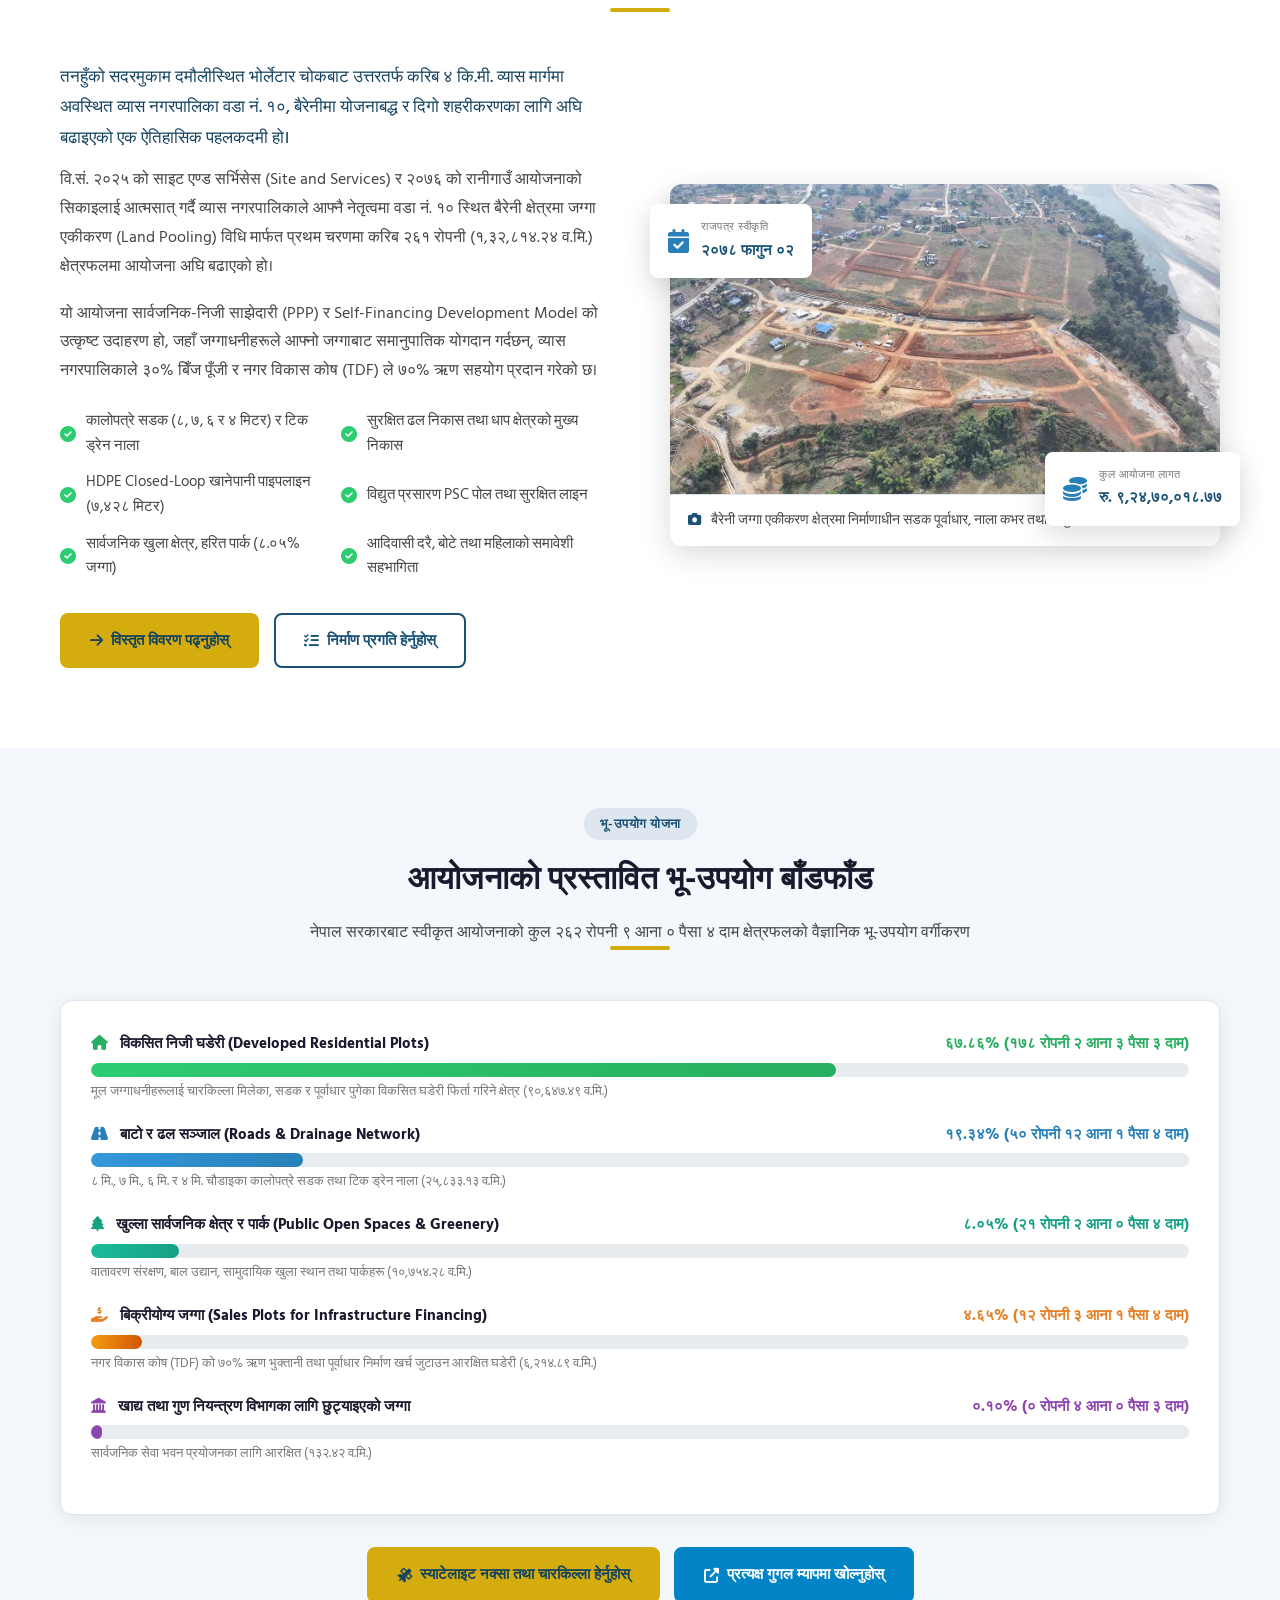
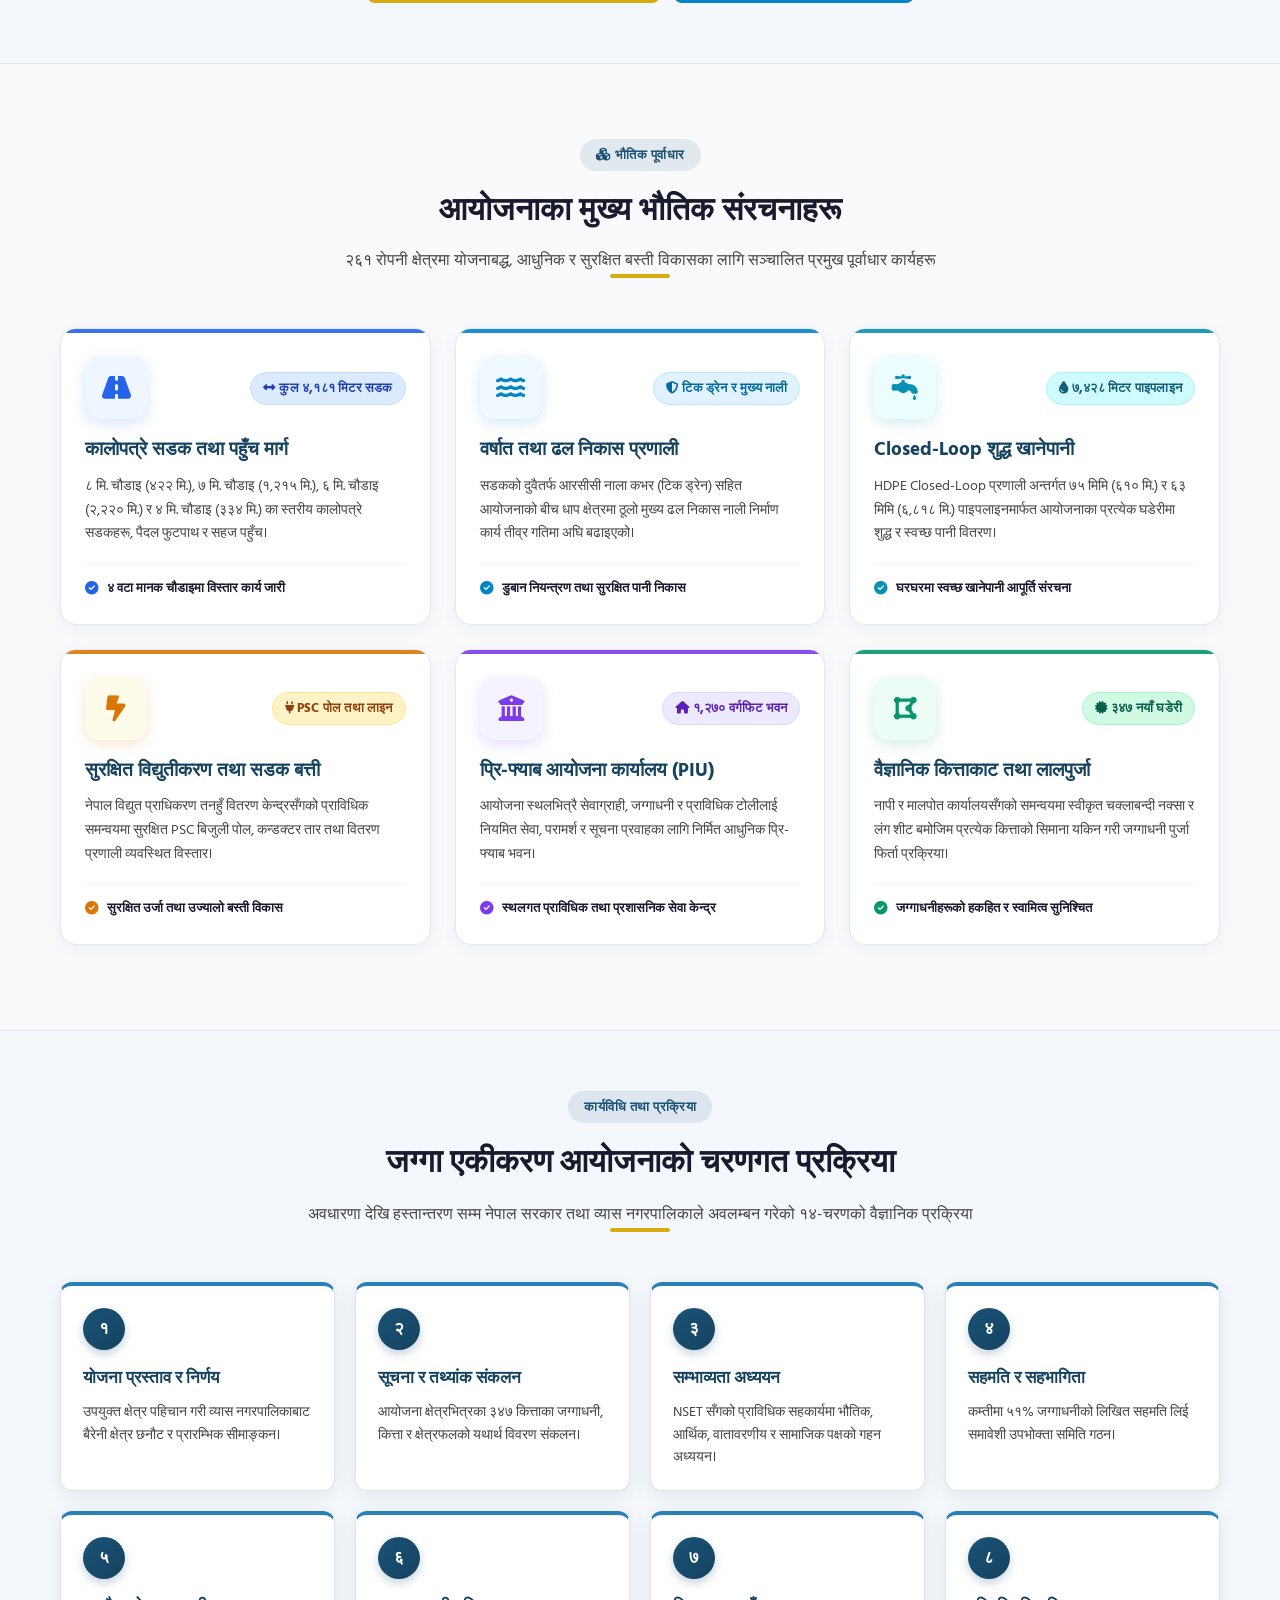
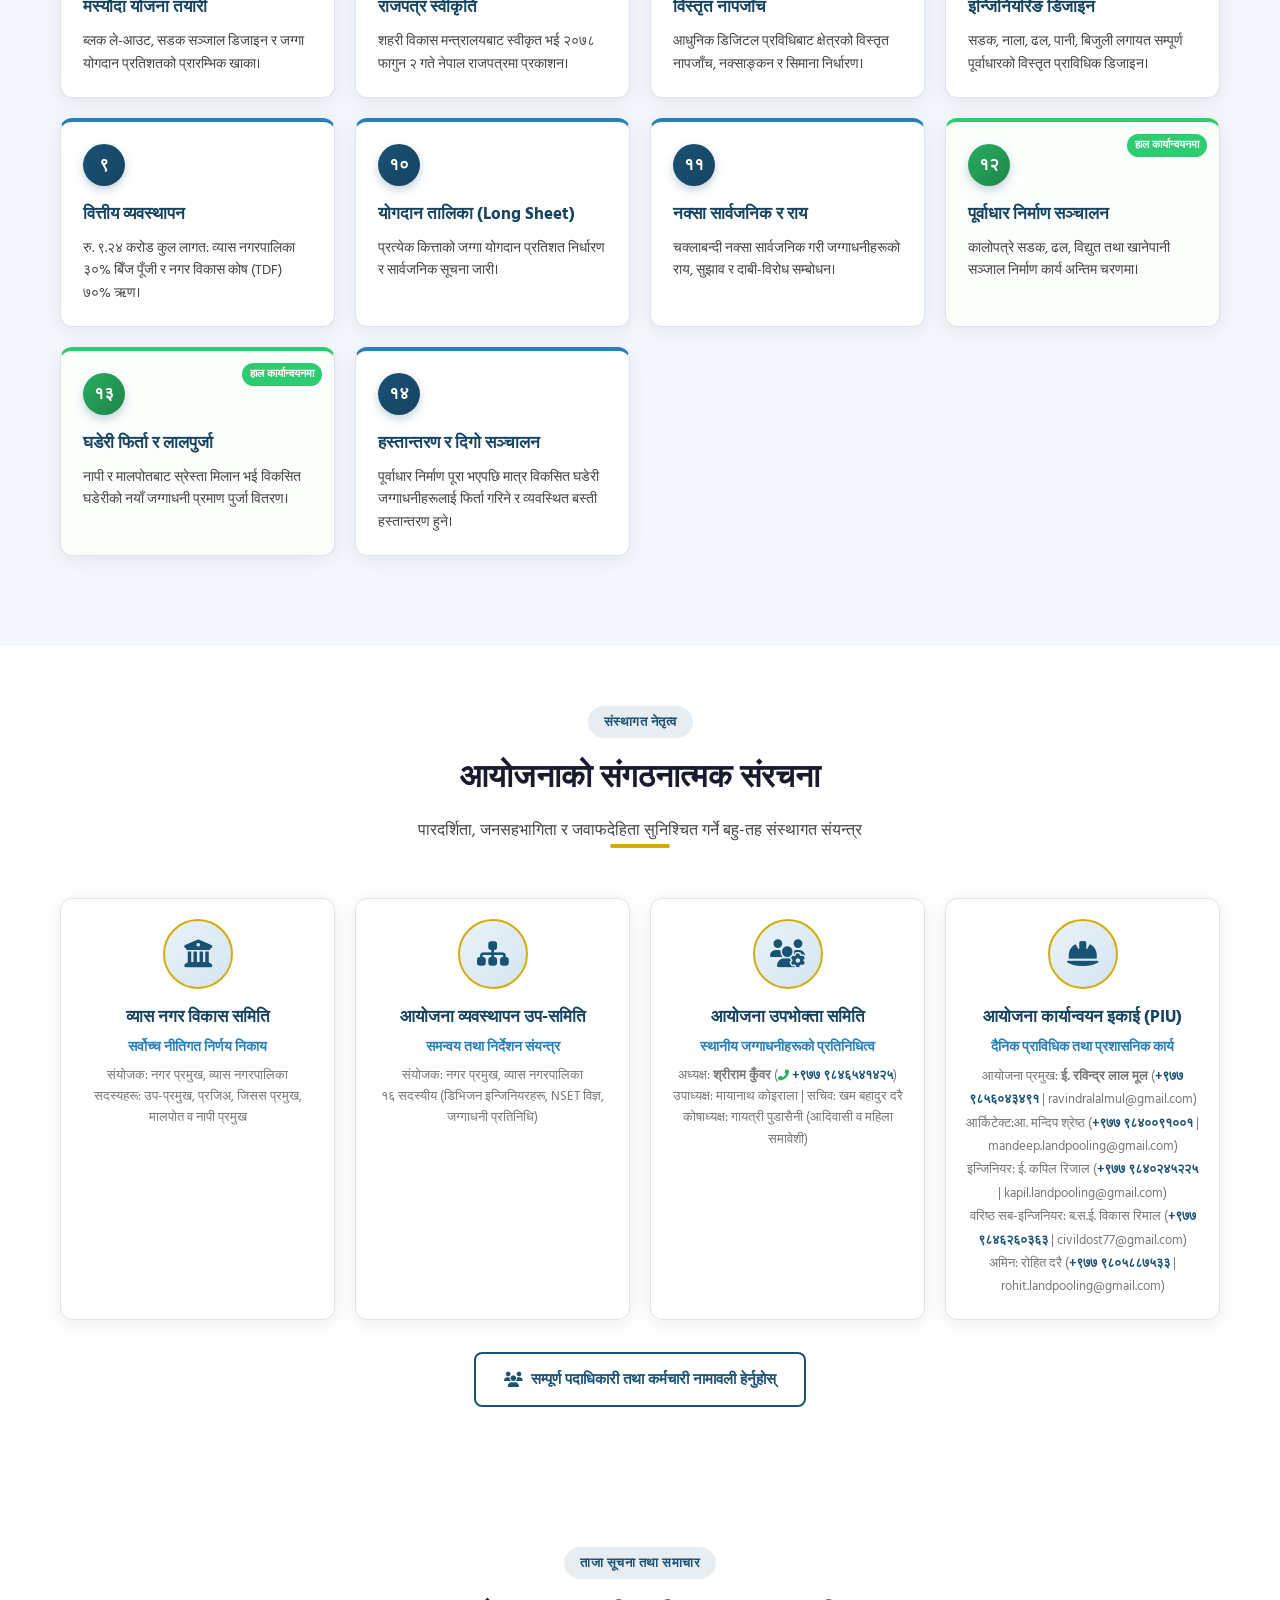
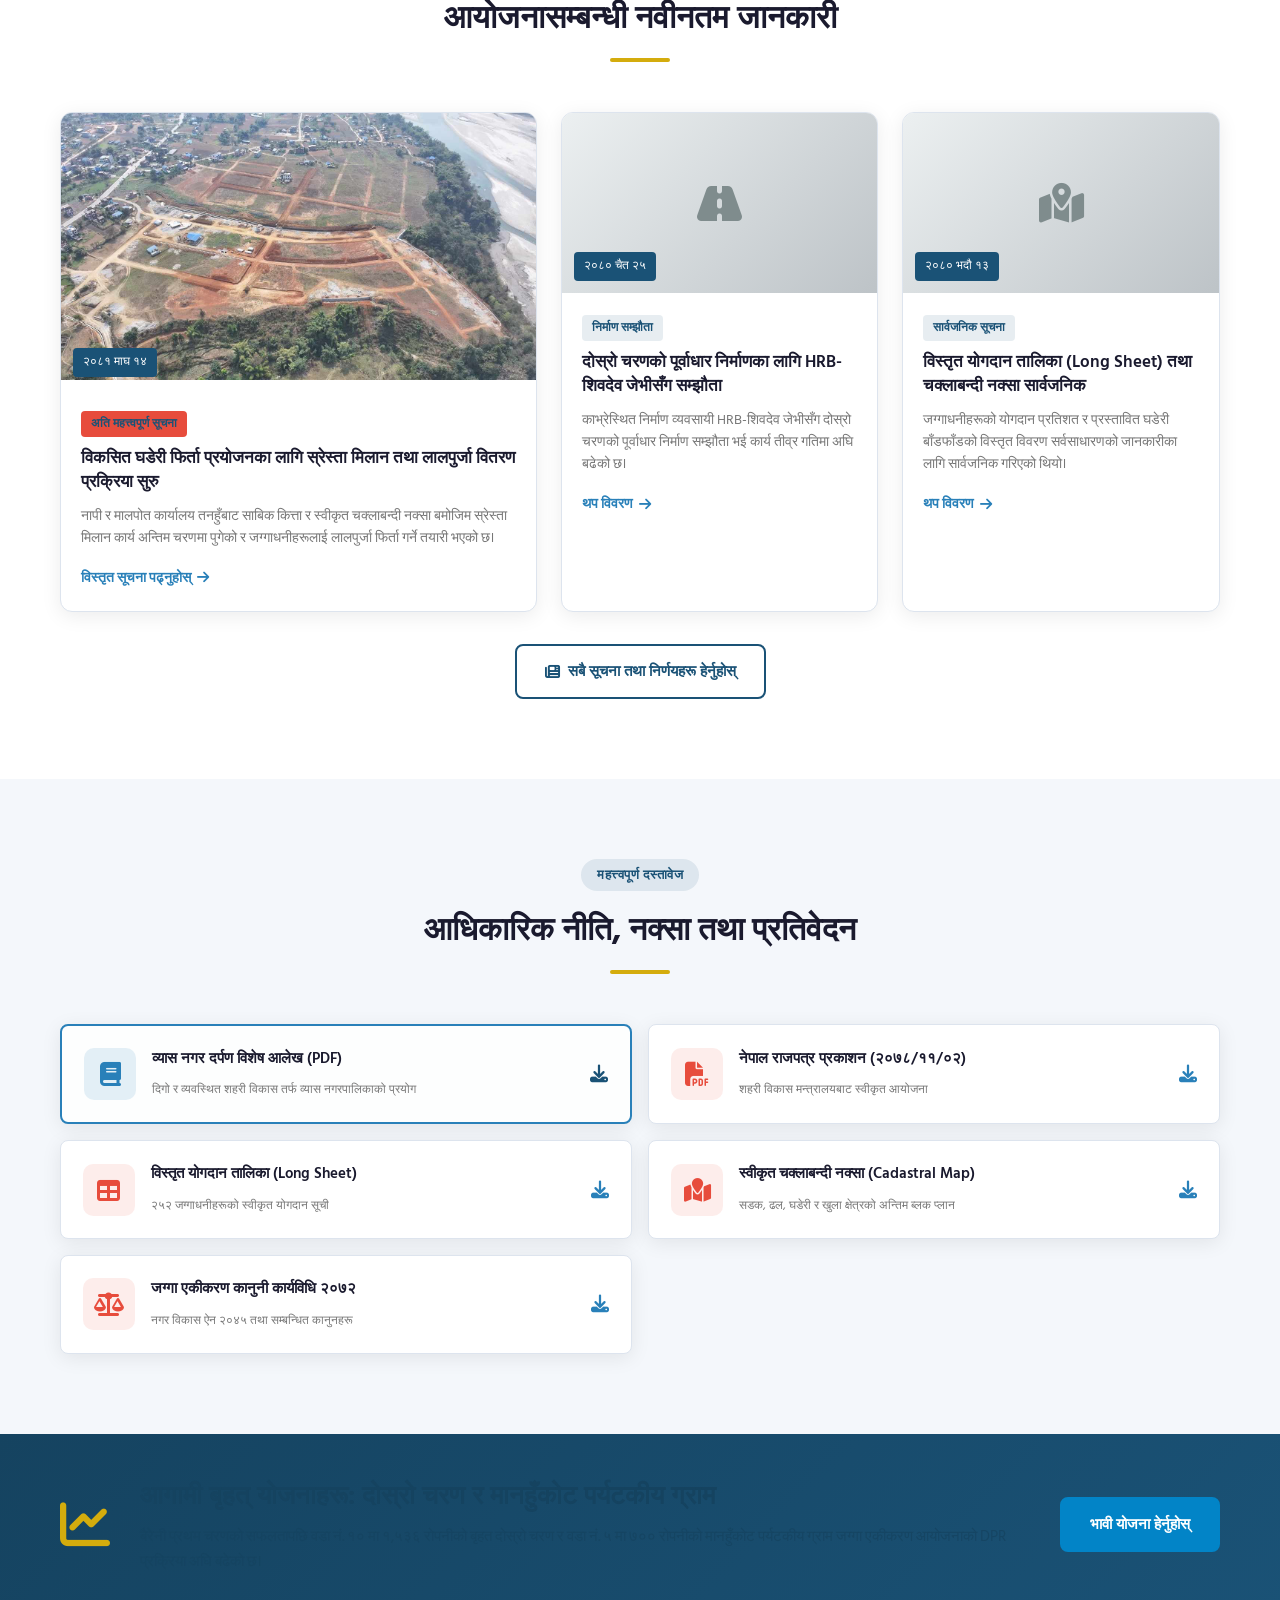
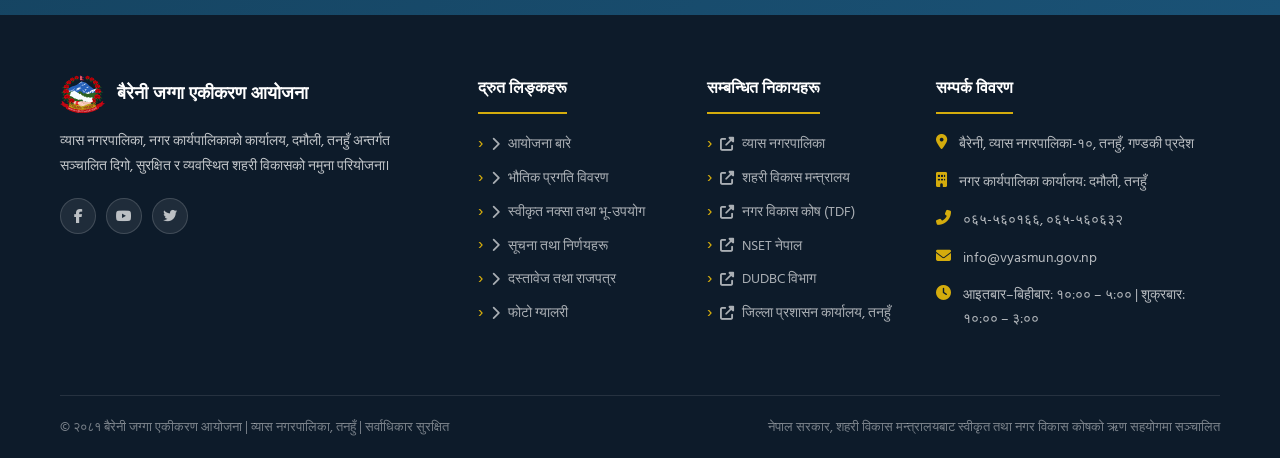
==== commit c51fd126: "fix: update contact and index page layouts and content" ====
--- a/index.html
+++ b/index.html
@@ -1,14 +1,18 @@
 <!DOCTYPE html>
 <html lang="ne">
+
 <head>
     <meta charset="UTF-8">
     <meta name="viewport" content="width=device-width, initial-scale=1.0">
     <title>बैरेनी जग्गा एकीकरण आयोजना | व्यास नगरपालिका, तनहुँ</title>
-    <meta name="description" content="बैरेनी जग्गा एकीकरण आयोजना (प्रथम चरण), व्यास नगरपालिका वडा नं. १०, तनहुँ। दिगो, व्यवस्थित र सुरक्षित शहरी विकास तर्फ व्यास नगरपालिकाको ऐतिहासिक प्रयोग।">
+    <meta name="description"
+        content="बैरेनी जग्गा एकीकरण आयोजना (प्रथम चरण), व्यास नगरपालिका वडा नं. १०, तनहुँ। दिगो, व्यवस्थित र सुरक्षित शहरी विकास तर्फ व्यास नगरपालिकाको ऐतिहासिक प्रयोग।">
     <link rel="stylesheet" href="css/style.css">
     <link rel="stylesheet" href="https://cdnjs.cloudflare.com/ajax/libs/font-awesome/6.5.0/css/all.min.css">
-    <link href="https://fonts.googleapis.com/css2?family=Hind+Siliguri:wght@300;400;500;600;700&display=swap" rel="stylesheet">
+    <link href="https://fonts.googleapis.com/css2?family=Hind+Siliguri:wght@300;400;500;600;700&display=swap"
+        rel="stylesheet">
 </head>
+
 <body>
 
     <!-- Top Bar -->
@@ -75,14 +79,18 @@
             </div>
             <div class="ticker-content">
                 <span class="ticker-text">
-                    ★ बैरेनी जग्गा एकीकरण आयोजना हाल निर्माणाधीन अवस्थामा रहेको र पूर्वाधार निर्माण कार्य तीव्र रूपमा जारी छ। &nbsp;&nbsp;&nbsp;&nbsp;★ नापी तथा मालपोत कार्यालयबाट स्रेस्ता मिलान गरी जग्गा फिर्ता तथा लालपुर्जा वितरणको प्रक्रिया तयारी अवस्थामा रहेको छ। &nbsp;&nbsp;&nbsp;&nbsp;★ काठमाडौँ उपत्यका बाहिर स्थानीय तहद्वारा आफ्नै स्वामित्वमा सञ्चालित गण्डकी प्रदेशकै पहिलो नमुना आयोजना।
+                    ★ बैरेनी जग्गा एकीकरण आयोजना हाल निर्माणाधीन अवस्थामा रहेको र पूर्वाधार निर्माण कार्य तीव्र रूपमा
+                    जारी छ। &nbsp;&nbsp;&nbsp;&nbsp;★ नापी तथा मालपोत कार्यालयबाट स्रेस्ता मिलान गरी जग्गा फिर्ता तथा
+                    लालपुर्जा वितरणको प्रक्रिया तयारी अवस्थामा रहेको छ। &nbsp;&nbsp;&nbsp;&nbsp;★ काठमाडौँ उपत्यका बाहिर
+                    स्थानीय तहद्वारा आफ्नै स्वामित्वमा सञ्चालित गण्डकी प्रदेशकै पहिलो नमुना आयोजना।
                 </span>
             </div>
         </div>
     </div>
 
     <!-- Hero Section -->
-    <section class="hero" style="background: linear-gradient(rgba(10, 31, 53, 0.62), rgba(13, 43, 69, 0.78)), url('images/baireni_aerial.jpg') center/cover no-repeat;">
+    <section class="hero"
+        style="background: linear-gradient(rgba(10, 31, 53, 0.62), rgba(13, 43, 69, 0.78)), url('images/baireni_aerial.jpg') center/cover no-repeat;">
         <div class="hero-slider">
             <div class="hero-slide active">
                 <div class="hero-content container">
@@ -90,11 +98,16 @@
                         <i class="fas fa-award"></i> गण्डकी प्रदेशकै पहिलो स्थानीय तह स्तरीय आयोजना
                     </div>
                     <h2>दिगो र व्यवस्थित शहरी विकास तर्फ व्यास नगरपालिकाको ऐतिहासिक प्रयोग</h2>
-                    <p>तनहुँको सदरमुकाम दमौली (भोर्लेटार चोक) बाट उत्तरतर्फ करिब ४ कि.मी. व्यास मार्गमा अवस्थित बैरेनी (व्यास-१०) मा २६१ रोपनी क्षेत्रफलमा आधुनिक पूर्वाधारयुक्त, समावेशी र योजनाबद्ध नमुना बस्ती निर्माण।</p>
+                    <p>तनहुँको सदरमुकाम दमौली (भोर्लेटार चोक) बाट उत्तरतर्फ करिब ४ कि.मी. व्यास मार्गमा अवस्थित बैरेनी
+                        (व्यास-१०) मा २६१ रोपनी क्षेत्रफलमा आधुनिक पूर्वाधारयुक्त, समावेशी र योजनाबद्ध नमुना बस्ती
+                        निर्माण।</p>
                     <div class="hero-buttons">
-                        <a href="about.html" class="btn btn-primary"><i class="fas fa-book-reader"></i> आयोजनाको पूर्ण विवरण</a>
-                        <a href="map.html" class="btn btn-secondary"><i class="fas fa-satellite"></i> गुगल स्याटेलाइट नक्सा</a>
-                        <a href="https://maps.app.goo.gl/1mKsbAi3sd88psxE6" target="_blank" rel="noopener noreferrer" class="btn btn-outline"><i class="fas fa-map-marker-alt"></i> प्रत्यक्ष लोकेसन</a>
+                        <a href="about.html" class="btn btn-primary"><i class="fas fa-book-reader"></i> आयोजनाको पूर्ण
+                            विवरण</a>
+                        <a href="map.html" class="btn btn-secondary"><i class="fas fa-satellite"></i> गुगल स्याटेलाइट
+                            नक्सा</a>
+                        <a href="https://maps.app.goo.gl/1mKsbAi3sd88psxE6" target="_blank" rel="noopener noreferrer"
+                            class="btn btn-outline"><i class="fas fa-map-marker-alt"></i> प्रत्यक्ष लोकेसन</a>
                     </div>
                 </div>
             </div>
@@ -111,22 +124,26 @@
                 <div class="stat-card">
                     <div class="stat-icon"><i class="fas fa-chart-area"></i></div>
                     <div class="stat-number" data-target="261">०</div>
-                    <div class="stat-label">रोपनी कुल क्षेत्रफल<br><small style="font-size:12px;color:var(--text-light);">(१,३२,८१४.२४ व.मि.)</small></div>
+                    <div class="stat-label">रोपनी कुल क्षेत्रफल<br><small
+                            style="font-size:12px;color:var(--text-light);">(१,३२,८१४.२४ व.मि.)</small></div>
                 </div>
                 <div class="stat-card">
                     <div class="stat-icon"><i class="fas fa-users"></i></div>
                     <div class="stat-number" data-target="252">०</div>
-                    <div class="stat-label">लाभग्राही जग्गाधनी परिवार<br><small style="font-size:12px;color:var(--text-light);">(स्थानीय सहभागिता)</small></div>
+                    <div class="stat-label">लाभग्राही जग्गाधनी परिवार<br><small
+                            style="font-size:12px;color:var(--text-light);">(स्थानीय सहभागिता)</small></div>
                 </div>
                 <div class="stat-card">
                     <div class="stat-icon"><i class="fas fa-layer-group"></i></div>
                     <div class="stat-number" data-target="347">०</div>
-                    <div class="stat-label">साबिक कित्ता संख्या<br><small style="font-size:12px;color:var(--text-light);">(एकीकरण पूर्वका कित्ता)</small></div>
+                    <div class="stat-label">साबिक कित्ता संख्या<br><small
+                            style="font-size:12px;color:var(--text-light);">(एकीकरण पूर्वका कित्ता)</small></div>
                 </div>
                 <div class="stat-card">
                     <div class="stat-icon"><i class="fas fa-road"></i></div>
                     <div class="stat-number" data-target="4181">०</div>
-                    <div class="stat-label">मिटर आधुनिक सडक<br><small style="font-size:12px;color:var(--text-light);">(८, ७, ६ र ४ मिटर चौडा)</small></div>
+                    <div class="stat-label">मिटर आधुनिक सडक<br><small
+                            style="font-size:12px;color:var(--text-light);">(८, ७, ६ र ४ मिटर चौडा)</small></div>
                 </div>
             </div>
         </div>
@@ -135,12 +152,16 @@
     <!-- MIT International Academic Research Highlight (Compact & High Impact) -->
     <section style="padding: 24px 0 10px 0; background: var(--bg-light);">
         <div class="container">
-            <div style="background: linear-gradient(135deg, #09203f 0%, #173d69 100%); border-radius: var(--radius); padding: 22px 28px; position: relative; overflow: hidden; box-shadow: 0 10px 25px rgba(9, 32, 63, 0.22); border-left: 6px solid #f59e0b; display: flex; flex-direction: column; gap: 10px;">
+            <div
+                style="background: linear-gradient(135deg, #09203f 0%, #173d69 100%); border-radius: var(--radius); padding: 22px 28px; position: relative; overflow: hidden; box-shadow: 0 10px 25px rgba(9, 32, 63, 0.22); border-left: 6px solid #f59e0b; display: flex; flex-direction: column; gap: 10px;">
                 <!-- Subtle Watermark Icon -->
-                <i class="fas fa-university" style="position: absolute; right: 18px; bottom: -12px; font-size: 110px; color: rgba(255, 255, 255, 0.05); pointer-events: none;"></i>
-                
-                <div style="display: flex; align-items: center; justify-content: space-between; flex-wrap: wrap; gap: 10px;">
-                    <span style="background: #f59e0b; color: #0f172a; font-weight: 800; font-size: 11.5px; padding: 3px 12px; border-radius: 20px; letter-spacing: 0.3px; display: inline-flex; align-items: center; gap: 6px;">
+                <i class="fas fa-university"
+                    style="position: absolute; right: 18px; bottom: -12px; font-size: 110px; color: rgba(255, 255, 255, 0.05); pointer-events: none;"></i>
+
+                <div
+                    style="display: flex; align-items: center; justify-content: space-between; flex-wrap: wrap; gap: 10px;">
+                    <span
+                        style="background: #f59e0b; color: #0f172a; font-weight: 800; font-size: 11.5px; padding: 3px 12px; border-radius: 20px; letter-spacing: 0.3px; display: inline-flex; align-items: center; gap: 6px;">
                         <i class="fas fa-university"></i> अन्तर्राष्ट्रिय प्राज्ञिक अनुसन्धान
                     </span>
                     <span style="color: #94a3b8; font-size: 12px; font-weight: 500;">
@@ -153,15 +174,23 @@
                 </h3>
 
                 <p style="color: #e2e8f0; font-size: 13.8px; line-height: 1.7; margin: 0; max-width: 95%;">
-                    नेपाल इन्स्टिच्युट अफ अर्बन एण्ड रिजनल स्टडिज (NIURS) सँगको सहकार्यमा अमेरिकाको विश्वविख्यात विश्वविद्यालय <strong>MIT</strong> का शहरी योजनाका स्नातकोत्तर शोधकर्ता <strong>मिलन चुटानी (Mr. Milan Chuttani)</strong> ले MISTI दक्षिण एशिया कार्यक्रम अन्तर्गत बैरेनी जग्गा एकीकरण आयोजनाको स्थलगत अध्ययन गरी विशेष अनुसन्धान शोध तयार गर्नुभएको छ। यस शोधले स्थानीय समुदायको विश्वास जितेर आदिवासी समुदायलाई नविस्थापित गरी योजनाबद्ध शहर निर्माण गर्ने नवीन दृष्टिकोण प्रस्तुत गरेको छ।
+                    नेपाल इन्स्टिच्युट अफ अर्बन एण्ड रिजनल स्टडिज (NIURS) सँगको सहकार्यमा अमेरिकाको विश्वविख्यात
+                    विश्वविद्यालय <strong>MIT</strong> का शहरी योजनाका स्नातकोत्तर शोधकर्ता <strong>मिलन चुटानी (Mr.
+                        Milan Chuttani)</strong> ले MISTI दक्षिण एशिया कार्यक्रम अन्तर्गत बैरेनी जग्गा एकीकरण आयोजनाको
+                    स्थलगत अध्ययन गरी विशेष अनुसन्धान शोध तयार गर्नुभएको छ। यस शोधले स्थानीय समुदायको विश्वास जितेर
+                    आदिवासी समुदायलाई नविस्थापित गरी योजनाबद्ध शहर निर्माण गर्ने नवीन दृष्टिकोण प्रस्तुत गरेको छ।
                 </p>
 
                 <!-- Download & View Buttons -->
                 <div style="display: flex; gap: 12px; align-items: center; flex-wrap: wrap; margin-top: 4px;">
-                    <a href="Documents/Baireni%20Land%20Pooling%20Project%20-%20Final%20Report%20(Vyas-MISTI-NIURS)%20(1).pdf" download="Baireni_Land_Pooling_Project_MIT_Final_Report.pdf" style="background: #f59e0b; color: #0f172a; font-weight: 700; font-size: 13px; padding: 8px 18px; border-radius: 6px; text-decoration: none; display: inline-flex; align-items: center; gap: 7px; transition: all 0.2s; box-shadow: 0 4px 12px rgba(245, 158, 11, 0.35);">
+                    <a href="Documents/Baireni%20Land%20Pooling%20Project%20-%20Final%20Report%20(Vyas-MISTI-NIURS)%20(1).pdf"
+                        download="Baireni_Land_Pooling_Project_MIT_Final_Report.pdf"
+                        style="background: #f59e0b; color: #0f172a; font-weight: 700; font-size: 13px; padding: 8px 18px; border-radius: 6px; text-decoration: none; display: inline-flex; align-items: center; gap: 7px; transition: all 0.2s; box-shadow: 0 4px 12px rgba(245, 158, 11, 0.35);">
                         <i class="fas fa-file-pdf"></i> MIT Final Report डाउनलोड गर्नुहोस् (PDF, ७४.७ MB)
                     </a>
-                    <a href="Documents/Baireni%20Land%20Pooling%20Project%20-%20Final%20Report%20(Vyas-MISTI-NIURS)%20(1).pdf" target="_blank" style="background: rgba(255, 255, 255, 0.12); color: #ffffff; font-weight: 600; font-size: 13px; padding: 8px 16px; border-radius: 6px; text-decoration: none; display: inline-flex; align-items: center; gap: 6px; border: 1px solid rgba(255, 255, 255, 0.25); transition: all 0.2s;">
+                    <a href="Documents/Baireni%20Land%20Pooling%20Project%20-%20Final%20Report%20(Vyas-MISTI-NIURS)%20(1).pdf"
+                        target="_blank"
+                        style="background: rgba(255, 255, 255, 0.12); color: #ffffff; font-weight: 600; font-size: 13px; padding: 8px 16px; border-radius: 6px; text-decoration: none; display: inline-flex; align-items: center; gap: 6px; border: 1px solid rgba(255, 255, 255, 0.25); transition: all 0.2s;">
                         <i class="fas fa-external-link-alt"></i> प्रत्यक्ष हेर्नुहोस्
                     </a>
                 </div>
@@ -180,13 +209,20 @@
             <div class="about-grid">
                 <div class="about-text">
                     <p style="font-size: 17px; font-weight: 500; color: var(--primary-dark); margin-bottom: 12px;">
-                        तनहुँको सदरमुकाम दमौलीस्थित भोर्लेटार चोकबाट उत्तरतर्फ करिब ४ कि.मी. व्यास मार्गमा अवस्थित व्यास नगरपालिका वडा नं. १०, बैरेनीमा योजनाबद्ध र दिगो शहरीकरणका लागि अघि बढाइएको एक ऐतिहासिक पहलकदमी हो।
+                        तनहुँको सदरमुकाम दमौलीस्थित भोर्लेटार चोकबाट उत्तरतर्फ करिब ४ कि.मी. व्यास मार्गमा अवस्थित व्यास
+                        नगरपालिका वडा नं. १०, बैरेनीमा योजनाबद्ध र दिगो शहरीकरणका लागि अघि बढाइएको एक ऐतिहासिक पहलकदमी
+                        हो।
                     </p>
                     <p>
-                        वि.सं. २०२५ को साइट एण्ड सर्भिसेस (Site and Services) र २०७६ को रानीगाउँ आयोजनाको सिकाइलाई आत्मसात् गर्दै व्यास नगरपालिकाले आफ्नै नेतृत्वमा वडा नं. १० स्थित बैरेनी क्षेत्रमा जग्गा एकीकरण (Land Pooling) विधि मार्फत प्रथम चरणमा करिब २६१ रोपनी (१,३२,८१४.२४ व.मि.) क्षेत्रफलमा आयोजना अघि बढाएको हो।
+                        वि.सं. २०२५ को साइट एण्ड सर्भिसेस (Site and Services) र २०७६ को रानीगाउँ आयोजनाको सिकाइलाई
+                        आत्मसात् गर्दै व्यास नगरपालिकाले आफ्नै नेतृत्वमा वडा नं. १० स्थित बैरेनी क्षेत्रमा जग्गा एकीकरण
+                        (Land Pooling) विधि मार्फत प्रथम चरणमा करिब २६१ रोपनी (१,३२,८१४.२४ व.मि.) क्षेत्रफलमा आयोजना अघि
+                        बढाएको हो।
                     </p>
                     <p>
-                        यो आयोजना सार्वजनिक-निजी साझेदारी (PPP) र Self-Financing Development Model को उत्कृष्ट उदाहरण हो, जहाँ जग्गाधनीहरूले आफ्नो जग्गाबाट समानुपातिक योगदान गर्दछन्, व्यास नगरपालिकाले ३०% बिँज पूँजी र नगर विकास कोष (TDF) ले ७०% ऋण सहयोग प्रदान गरेको छ।
+                        यो आयोजना सार्वजनिक-निजी साझेदारी (PPP) र Self-Financing Development Model को उत्कृष्ट उदाहरण
+                        हो, जहाँ जग्गाधनीहरूले आफ्नो जग्गाबाट समानुपातिक योगदान गर्दछन्, व्यास नगरपालिकाले ३०% बिँज
+                        पूँजी र नगर विकास कोष (TDF) ले ७०% ऋण सहयोग प्रदान गरेको छ।
                     </p>
                     <div class="about-features">
                         <div class="feature-item">
@@ -215,15 +251,21 @@
                         </div>
                     </div>
                     <div style="margin-top: 25px; display: flex; gap: 15px; flex-wrap: wrap;">
-                        <a href="about.html" class="btn btn-primary"><i class="fas fa-arrow-right"></i> विस्तृत विवरण पढ्नुहोस्</a>
-                        <a href="progress.html" class="btn btn-outline-primary"><i class="fas fa-tasks"></i> निर्माण प्रगति हेर्नुहोस्</a>
+                        <a href="about.html" class="btn btn-primary"><i class="fas fa-arrow-right"></i> विस्तृत विवरण
+                            पढ्नुहोस्</a>
+                        <a href="progress.html" class="btn btn-outline-primary"><i class="fas fa-tasks"></i> निर्माण
+                            प्रगति हेर्नुहोस्</a>
                     </div>
                 </div>
                 <div class="about-image">
-                    <div class="image-card" style="border-radius: var(--radius); overflow: hidden; box-shadow: var(--shadow-hover);">
-                        <img src="images/baireni_roads.jpg" alt="बैरेनी आयोजना क्षेत्रमा निर्मित सडक तथा पूर्वाधार" style="width:100%; height: auto; display:block;">
-                        <div style="padding: 14px 18px; background: #fff; font-size: 13.5px; color: var(--text-medium); border-top: 1px solid var(--border);">
-                            <i class="fas fa-camera" style="color:var(--primary); margin-right:6px;"></i> बैरेनी जग्गा एकीकरण क्षेत्रमा निर्माणाधीन सडक पूर्वाधार, नाला कभर तथा बिजुली पोल विस्तार
+                    <div class="image-card"
+                        style="border-radius: var(--radius); overflow: hidden; box-shadow: var(--shadow-hover);">
+                        <img src="images/baireni_roads.jpg" alt="बैरेनी आयोजना क्षेत्रमा निर्मित सडक तथा पूर्वाधार"
+                            style="width:100%; height: auto; display:block;">
+                        <div
+                            style="padding: 14px 18px; background: #fff; font-size: 13.5px; color: var(--text-medium); border-top: 1px solid var(--border);">
+                            <i class="fas fa-camera" style="color:var(--primary); margin-right:6px;"></i> बैरेनी जग्गा
+                            एकीकरण क्षेत्रमा निर्माणाधीन सडक पूर्वाधार, नाला कभर तथा बिजुली पोल विस्तार
                         </div>
                     </div>
                     <div class="info-badge top-badge">
@@ -251,75 +293,94 @@
             <div class="section-header">
                 <span class="section-tag">भू-उपयोग योजना</span>
                 <h2>आयोजनाको प्रस्तावित भू-उपयोग बाँडफाँड</h2>
-                <p style="color: var(--text-medium); max-width: 750px; margin: 0 auto;">नेपाल सरकारबाट स्वीकृत आयोजनाको कुल २६२ रोपनी ९ आना ० पैसा ४ दाम क्षेत्रफलको वैज्ञानिक भू-उपयोग वर्गीकरण</p>
+                <p style="color: var(--text-medium); max-width: 750px; margin: 0 auto;">नेपाल सरकारबाट स्वीकृत आयोजनाको
+                    कुल २६२ रोपनी ९ आना ० पैसा ४ दाम क्षेत्रफलको वैज्ञानिक भू-उपयोग वर्गीकरण</p>
                 <div class="section-divider"></div>
             </div>
 
-            <div class="landuse-bars" style="background: #fff; padding: 30px; border-radius: var(--radius); box-shadow: var(--shadow); border: 1px solid var(--border);">
+            <div class="landuse-bars"
+                style="background: #fff; padding: 30px; border-radius: var(--radius); box-shadow: var(--shadow); border: 1px solid var(--border);">
                 <!-- Item 1 -->
                 <div class="landuse-bar-item">
                     <div class="landuse-header">
-                        <span><i class="fas fa-home" style="color: #27ae60; margin-right: 8px;"></i> <strong>विकसित निजी घडेरी (Developed Residential Plots)</strong></span>
+                        <span><i class="fas fa-home" style="color: #27ae60; margin-right: 8px;"></i> <strong>विकसित निजी
+                                घडेरी (Developed Residential Plots)</strong></span>
                         <span style="color: #27ae60; font-weight: 700;">६७.८६% (१७८ रोपनी २ आना ३ पैसा ३ दाम)</span>
                     </div>
                     <div class="landuse-track">
-                        <div class="landuse-fill" style="width: 67.86%; background: linear-gradient(90deg, #2ecc71, #27ae60);"></div>
-                    </div>
-                    <small style="color: var(--text-light); font-size: 13px;">मूल जग्गाधनीहरूलाई चारकिल्ला मिलेका, सडक र पूर्वाधार पुगेका विकसित घडेरी फिर्ता गरिने क्षेत्र (९०,६४७.४९ व.मि.)</small>
+                        <div class="landuse-fill"
+                            style="width: 67.86%; background: linear-gradient(90deg, #2ecc71, #27ae60);"></div>
+                    </div>
+                    <small style="color: var(--text-light); font-size: 13px;">मूल जग्गाधनीहरूलाई चारकिल्ला मिलेका, सडक र
+                        पूर्वाधार पुगेका विकसित घडेरी फिर्ता गरिने क्षेत्र (९०,६४७.४९ व.मि.)</small>
                 </div>
 
                 <!-- Item 2 -->
                 <div class="landuse-bar-item">
                     <div class="landuse-header">
-                        <span><i class="fas fa-road" style="color: #2980b9; margin-right: 8px;"></i> <strong>बाटो र ढल सञ्जाल (Roads & Drainage Network)</strong></span>
+                        <span><i class="fas fa-road" style="color: #2980b9; margin-right: 8px;"></i> <strong>बाटो र ढल
+                                सञ्जाल (Roads & Drainage Network)</strong></span>
                         <span style="color: #2980b9; font-weight: 700;">१९.३४% (५० रोपनी १२ आना १ पैसा ४ दाम)</span>
                     </div>
                     <div class="landuse-track">
-                        <div class="landuse-fill" style="width: 19.34%; background: linear-gradient(90deg, #3498db, #2980b9);"></div>
-                    </div>
-                    <small style="color: var(--text-light); font-size: 13px;">८ मि., ७ मि., ६ मि. र ४ मि. चौडाइका कालोपत्रे सडक तथा टिक ड्रेन नाला (२५,८३३.१३ व.मि.)</small>
+                        <div class="landuse-fill"
+                            style="width: 19.34%; background: linear-gradient(90deg, #3498db, #2980b9);"></div>
+                    </div>
+                    <small style="color: var(--text-light); font-size: 13px;">८ मि., ७ मि., ६ मि. र ४ मि. चौडाइका
+                        कालोपत्रे सडक तथा टिक ड्रेन नाला (२५,८३३.१३ व.मि.)</small>
                 </div>
 
                 <!-- Item 3 -->
                 <div class="landuse-bar-item">
                     <div class="landuse-header">
-                        <span><i class="fas fa-tree" style="color: #16a085; margin-right: 8px;"></i> <strong>खुल्ला सार्वजनिक क्षेत्र र पार्क (Public Open Spaces & Greenery)</strong></span>
+                        <span><i class="fas fa-tree" style="color: #16a085; margin-right: 8px;"></i> <strong>खुल्ला
+                                सार्वजनिक क्षेत्र र पार्क (Public Open Spaces & Greenery)</strong></span>
                         <span style="color: #16a085; font-weight: 700;">८.०५% (२१ रोपनी २ आना ० पैसा ४ दाम)</span>
                     </div>
                     <div class="landuse-track">
-                        <div class="landuse-fill" style="width: 8.05%; background: linear-gradient(90deg, #1abc9c, #16a085);"></div>
-                    </div>
-                    <small style="color: var(--text-light); font-size: 13px;">वातावरण संरक्षण, बाल उद्यान, सामुदायिक खुला स्थान तथा पार्कहरू (१०,७५४.२८ व.मि.)</small>
+                        <div class="landuse-fill"
+                            style="width: 8.05%; background: linear-gradient(90deg, #1abc9c, #16a085);"></div>
+                    </div>
+                    <small style="color: var(--text-light); font-size: 13px;">वातावरण संरक्षण, बाल उद्यान, सामुदायिक
+                        खुला स्थान तथा पार्कहरू (१०,७५४.२८ व.मि.)</small>
                 </div>
 
                 <!-- Item 4 -->
                 <div class="landuse-bar-item">
                     <div class="landuse-header">
-                        <span><i class="fas fa-hand-holding-usd" style="color: #e67e22; margin-right: 8px;"></i> <strong>बिक्रीयोग्य जग्गा (Sales Plots for Infrastructure Financing)</strong></span>
+                        <span><i class="fas fa-hand-holding-usd" style="color: #e67e22; margin-right: 8px;"></i>
+                            <strong>बिक्रीयोग्य जग्गा (Sales Plots for Infrastructure Financing)</strong></span>
                         <span style="color: #e67e22; font-weight: 700;">४.६५% (१२ रोपनी ३ आना १ पैसा ४ दाम)</span>
                     </div>
                     <div class="landuse-track">
-                        <div class="landuse-fill" style="width: 4.65%; background: linear-gradient(90deg, #f39c12, #d35400);"></div>
-                    </div>
-                    <small style="color: var(--text-light); font-size: 13px;">नगर विकास कोष (TDF) को ७०% ऋण भुक्तानी तथा पूर्वाधार निर्माण खर्च जुटाउन आरक्षित घडेरी (६,२१४.८९ व.मि.)</small>
+                        <div class="landuse-fill"
+                            style="width: 4.65%; background: linear-gradient(90deg, #f39c12, #d35400);"></div>
+                    </div>
+                    <small style="color: var(--text-light); font-size: 13px;">नगर विकास कोष (TDF) को ७०% ऋण भुक्तानी तथा
+                        पूर्वाधार निर्माण खर्च जुटाउन आरक्षित घडेरी (६,२१४.८९ व.मि.)</small>
                 </div>
 
                 <!-- Item 5 -->
                 <div class="landuse-bar-item">
                     <div class="landuse-header">
-                        <span><i class="fas fa-landmark" style="color: #8e44ad; margin-right: 8px;"></i> <strong>खाद्य तथा गुण नियन्त्रण विभागका लागि छुट्याइएको जग्गा</strong></span>
+                        <span><i class="fas fa-landmark" style="color: #8e44ad; margin-right: 8px;"></i> <strong>खाद्य
+                                तथा गुण नियन्त्रण विभागका लागि छुट्याइएको जग्गा</strong></span>
                         <span style="color: #8e44ad; font-weight: 700;">०.१०% (० रोपनी ४ आना ० पैसा ३ दाम)</span>
                     </div>
                     <div class="landuse-track">
                         <div class="landuse-fill" style="width: 1%; background: #8e44ad;"></div>
                     </div>
-                    <small style="color: var(--text-light); font-size: 13px;">सार्वजनिक सेवा भवन प्रयोजनका लागि आरक्षित (१३२.४२ व.मि.)</small>
+                    <small style="color: var(--text-light); font-size: 13px;">सार्वजनिक सेवा भवन प्रयोजनका लागि आरक्षित
+                        (१३२.४२ व.मि.)</small>
                 </div>
             </div>
 
             <div class="text-center mt-4" style="display:flex; justify-content:center; gap:14px; flex-wrap:wrap;">
-                <a href="map.html" class="btn btn-primary"><i class="fas fa-satellite"></i> स्याटेलाइट नक्सा तथा चारकिल्ला हेर्नुहोस्</a>
-                <a href="https://maps.app.goo.gl/1mKsbAi3sd88psxE6" target="_blank" rel="noopener noreferrer" class="btn btn-secondary"><i class="fas fa-external-link-alt"></i> प्रत्यक्ष गुगल म्यापमा खोल्नुहोस्</a>
+                <a href="map.html" class="btn btn-primary"><i class="fas fa-satellite"></i> स्याटेलाइट नक्सा तथा
+                    चारकिल्ला हेर्नुहोस्</a>
+                <a href="https://maps.app.goo.gl/1mKsbAi3sd88psxE6" target="_blank" rel="noopener noreferrer"
+                    class="btn btn-secondary"><i class="fas fa-external-link-alt"></i> प्रत्यक्ष गुगल म्यापमा
+                    खोल्नुहोस्</a>
             </div>
         </div>
     </section>
@@ -330,84 +391,99 @@
             <div class="section-header">
                 <span class="section-tag"><i class="fas fa-cubes"></i> भौतिक पूर्वाधार</span>
                 <h2>आयोजनाका मुख्य भौतिक संरचनाहरू</h2>
-                <p style="color: var(--text-medium); max-width: 720px; margin: 10px auto 0; font-size: 15.5px; line-height: 1.6;">२६१ रोपनी क्षेत्रमा योजनाबद्ध, आधुनिक र सुरक्षित बस्ती विकासका लागि सञ्चालित प्रमुख पूर्वाधार कार्यहरू</p>
+                <p
+                    style="color: var(--text-medium); max-width: 720px; margin: 10px auto 0; font-size: 15.5px; line-height: 1.6;">
+                    २६१ रोपनी क्षेत्रमा योजनाबद्ध, आधुनिक र सुरक्षित बस्ती विकासका लागि सञ्चालित प्रमुख पूर्वाधार
+                    कार्यहरू</p>
                 <div class="section-divider"></div>
             </div>
-            
+
             <div class="benefits-grid">
                 <!-- 1. कालोपत्रे सडक -->
-                <div class="benefit-card" style="--card-accent:#2563eb; --icon-bg:#eff6ff; --icon-color:#2563eb; --icon-shadow:rgba(37,99,235,0.18); --badge-bg:#dbeafe; --badge-color:#1e40af; --badge-border:#bfdbfe;">
+                <div class="benefit-card"
+                    style="--card-accent:#2563eb; --icon-bg:#eff6ff; --icon-color:#2563eb; --icon-shadow:rgba(37,99,235,0.18); --badge-bg:#dbeafe; --badge-color:#1e40af; --badge-border:#bfdbfe;">
                     <div class="benefit-card-top">
                         <div class="benefit-icon"><i class="fas fa-road"></i></div>
                         <span class="benefit-badge"><i class="fas fa-arrows-alt-h"></i> कुल ४,१८१ मिटर सडक</span>
                     </div>
                     <h3>कालोपत्रे सडक तथा पहुँच मार्ग</h3>
-                    <p>८ मि. चौडाइ (४२२ मि.), ७ मि. चौडाइ (१,२१५ मि.), ६ मि. चौडाइ (२,२२० मि.) र ४ मि. चौडाइ (३३४ मि.) का स्तरीय कालोपत्रे सडकहरू, पैदल फुटपाथ र सहज पहुँच।</p>
+                    <p>८ मि. चौडाइ (४२२ मि.), ७ मि. चौडाइ (१,२१५ मि.), ६ मि. चौडाइ (२,२२० मि.) र ४ मि. चौडाइ (३३४ मि.)
+                        का स्तरीय कालोपत्रे सडकहरू, पैदल फुटपाथ र सहज पहुँच।</p>
                     <div class="benefit-footer">
                         <i class="fas fa-check-circle"></i> <span>४ वटा मानक चौडाइमा विस्तार कार्य जारी</span>
                     </div>
                 </div>
 
                 <!-- 2. ढल तथा नाली निकास -->
-                <div class="benefit-card" style="--card-accent:#0284c7; --icon-bg:#f0f9ff; --icon-color:#0284c7; --icon-shadow:rgba(2,132,199,0.18); --badge-bg:#e0f2fe; --badge-color:#0369a1; --badge-border:#bae6fd;">
+                <div class="benefit-card"
+                    style="--card-accent:#0284c7; --icon-bg:#f0f9ff; --icon-color:#0284c7; --icon-shadow:rgba(2,132,199,0.18); --badge-bg:#e0f2fe; --badge-color:#0369a1; --badge-border:#bae6fd;">
                     <div class="benefit-card-top">
                         <div class="benefit-icon"><i class="fas fa-water"></i></div>
                         <span class="benefit-badge"><i class="fas fa-shield-alt"></i> टिक ड्रेन र मुख्य नाली</span>
                     </div>
                     <h3>वर्षात तथा ढल निकास प्रणाली</h3>
-                    <p>सडकको दुवैतर्फ आरसीसी नाला कभर (टिक ड्रेन) सहित आयोजनाको बीच धाप क्षेत्रमा ठूलो मुख्य ढल निकास नाली निर्माण कार्य तीव्र गतिमा अघि बढाइएको।</p>
+                    <p>सडकको दुवैतर्फ आरसीसी नाला कभर (टिक ड्रेन) सहित आयोजनाको बीच धाप क्षेत्रमा ठूलो मुख्य ढल निकास
+                        नाली निर्माण कार्य तीव्र गतिमा अघि बढाइएको।</p>
                     <div class="benefit-footer">
                         <i class="fas fa-check-circle"></i> <span>डुबान नियन्त्रण तथा सुरक्षित पानी निकास</span>
                     </div>
                 </div>
 
                 <!-- 3. खानेपानी सञ्जाल -->
-                <div class="benefit-card" style="--card-accent:#0891b2; --icon-bg:#ecfeff; --icon-color:#0891b2; --icon-shadow:rgba(8,145,178,0.18); --badge-bg:#cffafe; --badge-color:#155e75; --badge-border:#a5f3fc;">
+                <div class="benefit-card"
+                    style="--card-accent:#0891b2; --icon-bg:#ecfeff; --icon-color:#0891b2; --icon-shadow:rgba(8,145,178,0.18); --badge-bg:#cffafe; --badge-color:#155e75; --badge-border:#a5f3fc;">
                     <div class="benefit-card-top">
                         <div class="benefit-icon"><i class="fas fa-faucet-drip"></i></div>
                         <span class="benefit-badge"><i class="fas fa-tint"></i> ७,४२८ मिटर पाइपलाइन</span>
                     </div>
                     <h3>Closed-Loop शुद्ध खानेपानी</h3>
-                    <p>HDPE Closed-Loop प्रणाली अन्तर्गत ७५ मिमि (६१० मि.) र ६३ मिमि (६,८१८ मि.) पाइपलाइनमार्फत आयोजनाका प्रत्येक घडेरीमा शुद्ध र स्वच्छ पानी वितरण।</p>
+                    <p>HDPE Closed-Loop प्रणाली अन्तर्गत ७५ मिमि (६१० मि.) र ६३ मिमि (६,८१८ मि.) पाइपलाइनमार्फत आयोजनाका
+                        प्रत्येक घडेरीमा शुद्ध र स्वच्छ पानी वितरण।</p>
                     <div class="benefit-footer">
                         <i class="fas fa-check-circle"></i> <span>घरघरमा स्वच्छ खानेपानी आपूर्ति संरचना</span>
                     </div>
                 </div>
 
                 <!-- 4. विद्युतीकरण -->
-                <div class="benefit-card" style="--card-accent:#d97706; --icon-bg:#fffbeb; --icon-color:#d97706; --icon-shadow:rgba(217,119,6,0.18); --badge-bg:#fef3c7; --badge-color:#92400e; --badge-border:#fde68a;">
+                <div class="benefit-card"
+                    style="--card-accent:#d97706; --icon-bg:#fffbeb; --icon-color:#d97706; --icon-shadow:rgba(217,119,6,0.18); --badge-bg:#fef3c7; --badge-color:#92400e; --badge-border:#fde68a;">
                     <div class="benefit-card-top">
                         <div class="benefit-icon"><i class="fas fa-bolt-lightning"></i></div>
                         <span class="benefit-badge"><i class="fas fa-plug"></i> PSC पोल तथा लाइन</span>
                     </div>
                     <h3>सुरक्षित विद्युतीकरण तथा सडक बत्ती</h3>
-                    <p>नेपाल विद्युत प्राधिकरण तनहुँ वितरण केन्द्रसँगको प्राविधिक समन्वयमा सुरक्षित PSC बिजुली पोल, कन्डक्टर तार तथा वितरण प्रणाली व्यवस्थित विस्तार।</p>
+                    <p>नेपाल विद्युत प्राधिकरण तनहुँ वितरण केन्द्रसँगको प्राविधिक समन्वयमा सुरक्षित PSC बिजुली पोल,
+                        कन्डक्टर तार तथा वितरण प्रणाली व्यवस्थित विस्तार।</p>
                     <div class="benefit-footer">
                         <i class="fas fa-check-circle"></i> <span>सुरक्षित उर्जा तथा उज्यालो बस्ती विकास</span>
                     </div>
                 </div>
 
                 <!-- 5. कार्यालय भवन -->
-                <div class="benefit-card" style="--card-accent:#7c3aed; --icon-bg:#f5f3ff; --icon-color:#7c3aed; --icon-shadow:rgba(124,58,237,0.18); --badge-bg:#ede9fe; --badge-color:#5b21b6; --badge-border:#ddd6fe;">
+                <div class="benefit-card"
+                    style="--card-accent:#7c3aed; --icon-bg:#f5f3ff; --icon-color:#7c3aed; --icon-shadow:rgba(124,58,237,0.18); --badge-bg:#ede9fe; --badge-color:#5b21b6; --badge-border:#ddd6fe;">
                     <div class="benefit-card-top">
                         <div class="benefit-icon"><i class="fas fa-building-columns"></i></div>
                         <span class="benefit-badge"><i class="fas fa-home"></i> १,२७० वर्गफिट भवन</span>
                     </div>
                     <h3>प्रि-फ्याब आयोजना कार्यालय (PIU)</h3>
-                    <p>आयोजना स्थलभित्रै सेवाग्राही, जग्गाधनी र प्राविधिक टोलीलाई नियमित सेवा, परामर्श र सूचना प्रवाहका लागि निर्मित आधुनिक प्रि-फ्याब भवन।</p>
+                    <p>आयोजना स्थलभित्रै सेवाग्राही, जग्गाधनी र प्राविधिक टोलीलाई नियमित सेवा, परामर्श र सूचना प्रवाहका
+                        लागि निर्मित आधुनिक प्रि-फ्याब भवन।</p>
                     <div class="benefit-footer">
                         <i class="fas fa-check-circle"></i> <span>स्थलगत प्राविधिक तथा प्रशासनिक सेवा केन्द्र</span>
                     </div>
                 </div>
 
                 <!-- 6. कित्ताकाट तथा लालपुर्जा -->
-                <div class="benefit-card" style="--card-accent:#059669; --icon-bg:#ecfdf5; --icon-color:#059669; --icon-shadow:rgba(5,150,105,0.18); --badge-bg:#d1fae5; --badge-color:#065f46; --badge-border:#a7f3d0;">
+                <div class="benefit-card"
+                    style="--card-accent:#059669; --icon-bg:#ecfdf5; --icon-color:#059669; --icon-shadow:rgba(5,150,105,0.18); --badge-bg:#d1fae5; --badge-color:#065f46; --badge-border:#a7f3d0;">
                     <div class="benefit-card-top">
                         <div class="benefit-icon"><i class="fas fa-draw-polygon"></i></div>
                         <span class="benefit-badge"><i class="fas fa-certificate"></i> ३४७ नयाँ घडेरी</span>
                     </div>
                     <h3>वैज्ञानिक कित्ताकाट तथा लालपुर्जा</h3>
-                    <p>नापी र मालपोत कार्यालयसँगको समन्वयमा स्वीकृत चक्लाबन्दी नक्सा र लंग शीट बमोजिम प्रत्येक कित्ताको सिमाना यकिन गरी जग्गाधनी पुर्जा फिर्ता प्रक्रिया।</p>
+                    <p>नापी र मालपोत कार्यालयसँगको समन्वयमा स्वीकृत चक्लाबन्दी नक्सा र लंग शीट बमोजिम प्रत्येक कित्ताको
+                        सिमाना यकिन गरी जग्गाधनी पुर्जा फिर्ता प्रक्रिया।</p>
                     <div class="benefit-footer">
                         <i class="fas fa-check-circle"></i> <span>जग्गाधनीहरूको हकहित र स्वामित्व सुनिश्चित</span>
                     </div>
@@ -423,7 +499,8 @@
             <div class="section-header">
                 <span class="section-tag">कार्यविधि तथा प्रक्रिया</span>
                 <h2>जग्गा एकीकरण आयोजनाको चरणगत प्रक्रिया</h2>
-                <p style="color: var(--text-medium); max-width: 750px; margin: 0 auto;">अवधारणा देखि हस्तान्तरण सम्म नेपाल सरकार तथा व्यास नगरपालिकाले अवलम्बन गरेको १४-चरणको वैज्ञानिक प्रक्रिया</p>
+                <p style="color: var(--text-medium); max-width: 750px; margin: 0 auto;">अवधारणा देखि हस्तान्तरण सम्म
+                    नेपाल सरकार तथा व्यास नगरपालिकाले अवलम्बन गरेको १४-चरणको वैज्ञानिक प्रक्रिया</p>
                 <div class="section-divider"></div>
             </div>
 
@@ -431,17 +508,20 @@
                 <div class="step-card">
                     <div class="step-number">१</div>
                     <h4 class="step-title">योजना प्रस्ताव र निर्णय</h4>
-                    <p class="step-desc">उपयुक्त क्षेत्र पहिचान गरी व्यास नगरपालिकाबाट बैरेनी क्षेत्र छनौट र प्रारम्भिक सीमाङ्कन।</p>
+                    <p class="step-desc">उपयुक्त क्षेत्र पहिचान गरी व्यास नगरपालिकाबाट बैरेनी क्षेत्र छनौट र प्रारम्भिक
+                        सीमाङ्कन।</p>
                 </div>
                 <div class="step-card">
                     <div class="step-number">२</div>
                     <h4 class="step-title">सूचना र तथ्यांक संकलन</h4>
-                    <p class="step-desc">आयोजना क्षेत्रभित्रका ३४७ कित्ताका जग्गाधनी, कित्ता र क्षेत्रफलको यथार्थ विवरण संकलन।</p>
+                    <p class="step-desc">आयोजना क्षेत्रभित्रका ३४७ कित्ताका जग्गाधनी, कित्ता र क्षेत्रफलको यथार्थ विवरण
+                        संकलन।</p>
                 </div>
                 <div class="step-card">
                     <div class="step-number">३</div>
                     <h4 class="step-title">सम्भाव्यता अध्ययन</h4>
-                    <p class="step-desc">NSET सँगको प्राविधिक सहकार्यमा भौतिक, आर्थिक, वातावरणीय र सामाजिक पक्षको गहन अध्ययन।</p>
+                    <p class="step-desc">NSET सँगको प्राविधिक सहकार्यमा भौतिक, आर्थिक, वातावरणीय र सामाजिक पक्षको गहन
+                        अध्ययन।</p>
                 </div>
                 <div class="step-card">
                     <div class="step-number">४</div>
@@ -456,22 +536,26 @@
                 <div class="step-card">
                     <div class="step-number">६</div>
                     <h4 class="step-title">राजपत्र स्वीकृति</h4>
-                    <p class="step-desc">शहरी विकास मन्त्रालयबाट स्वीकृत भई २०७८ फागुन २ गते नेपाल राजपत्रमा प्रकाशन।</p>
+                    <p class="step-desc">शहरी विकास मन्त्रालयबाट स्वीकृत भई २०७८ फागुन २ गते नेपाल राजपत्रमा प्रकाशन।
+                    </p>
                 </div>
                 <div class="step-card">
                     <div class="step-number">७</div>
                     <h4 class="step-title">विस्तृत नापजाँच</h4>
-                    <p class="step-desc">आधुनिक डिजिटल प्रविधिबाट क्षेत्रको विस्तृत नापजाँच, नक्साङ्कन र सिमाना निर्धारण।</p>
+                    <p class="step-desc">आधुनिक डिजिटल प्रविधिबाट क्षेत्रको विस्तृत नापजाँच, नक्साङ्कन र सिमाना
+                        निर्धारण।</p>
                 </div>
                 <div class="step-card">
                     <div class="step-number">८</div>
                     <h4 class="step-title">इन्जिनियरिङ डिजाइन</h4>
-                    <p class="step-desc">सडक, नाला, ढल, पानी, बिजुली लगायत सम्पूर्ण पूर्वाधारको विस्तृत प्राविधिक डिजाइन।</p>
+                    <p class="step-desc">सडक, नाला, ढल, पानी, बिजुली लगायत सम्पूर्ण पूर्वाधारको विस्तृत प्राविधिक
+                        डिजाइन।</p>
                 </div>
                 <div class="step-card">
                     <div class="step-number">९</div>
                     <h4 class="step-title">वित्तीय व्यवस्थापन</h4>
-                    <p class="step-desc">रु. ९.२४ करोड कुल लागत: व्यास नगरपालिका ३०% बिँज पूँजी र नगर विकास कोष (TDF) ७०% ऋण।</p>
+                    <p class="step-desc">रु. ९.२४ करोड कुल लागत: व्यास नगरपालिका ३०% बिँज पूँजी र नगर विकास कोष (TDF)
+                        ७०% ऋण।</p>
                 </div>
                 <div class="step-card">
                     <div class="step-number">१०</div>
@@ -481,7 +565,8 @@
                 <div class="step-card">
                     <div class="step-number">११</div>
                     <h4 class="step-title">नक्सा सार्वजनिक र राय</h4>
-                    <p class="step-desc">चक्लाबन्दी नक्सा सार्वजनिक गरी जग्गाधनीहरूको राय, सुझाव र दाबी-विरोध सम्बोधन।</p>
+                    <p class="step-desc">चक्लाबन्दी नक्सा सार्वजनिक गरी जग्गाधनीहरूको राय, सुझाव र दाबी-विरोध सम्बोधन।
+                    </p>
                 </div>
                 <div class="step-card active-phase">
                     <div class="step-number">१२</div>
@@ -491,12 +576,14 @@
                 <div class="step-card active-phase">
                     <div class="step-number">१३</div>
                     <h4 class="step-title">घडेरी फिर्ता र लालपुर्जा</h4>
-                    <p class="step-desc">नापी र मालपोतबाट स्रेस्ता मिलान भई विकसित घडेरीको नयाँ जग्गाधनी प्रमाण पुर्जा वितरण।</p>
+                    <p class="step-desc">नापी र मालपोतबाट स्रेस्ता मिलान भई विकसित घडेरीको नयाँ जग्गाधनी प्रमाण पुर्जा
+                        वितरण।</p>
                 </div>
                 <div class="step-card">
                     <div class="step-number">१४</div>
                     <h4 class="step-title">हस्तान्तरण र दिगो सञ्चालन</h4>
-                    <p class="step-desc">पूर्वाधार निर्माण पूरा भएपछि मात्र विकसित घडेरी जग्गाधनीहरूलाई फिर्ता गरिने र व्यवस्थित बस्ती हस्तान्तरण हुने।</p>
+                    <p class="step-desc">पूर्वाधार निर्माण पूरा भएपछि मात्र विकसित घडेरी जग्गाधनीहरूलाई फिर्ता गरिने र
+                        व्यवस्थित बस्ती हस्तान्तरण हुने।</p>
                 </div>
             </div>
         </div>
@@ -508,7 +595,8 @@
             <div class="section-header">
                 <span class="section-tag">संस्थागत नेतृत्व</span>
                 <h2>आयोजनाको संगठनात्मक संरचना</h2>
-                <p style="color: var(--text-medium); max-width: 750px; margin: 0 auto;">पारदर्शिता, जनसहभागिता र जवाफदेहिता सुनिश्चित गर्ने बहु-तह संस्थागत संयन्त्र</p>
+                <p style="color: var(--text-medium); max-width: 750px; margin: 0 auto;">पारदर्शिता, जनसहभागिता र
+                    जवाफदेहिता सुनिश्चित गर्ने बहु-तह संस्थागत संयन्त्र</p>
                 <div class="section-divider"></div>
             </div>
 
@@ -517,36 +605,58 @@
                     <div class="team-avatar"><i class="fas fa-university"></i></div>
                     <h4 class="team-name">व्यास नगर विकास समिति</h4>
                     <div class="team-role">सर्वोच्च नीतिगत निर्णय निकाय</div>
-                    <p class="team-org">संयोजक: नगर प्रमुख, व्यास नगरपालिका<br>सदस्यहरू: उप-प्रमुख, प्रजिअ, जिसस प्रमुख, मालपोत व नापी प्रमुख</p>
+                    <p class="team-org">संयोजक: नगर प्रमुख, व्यास नगरपालिका<br>सदस्यहरू: उप-प्रमुख, प्रजिअ, जिसस प्रमुख,
+                        मालपोत व नापी प्रमुख</p>
                 </div>
                 <div class="team-card">
                     <div class="team-avatar"><i class="fas fa-sitemap"></i></div>
                     <h4 class="team-name">आयोजना व्यवस्थापन उप-समिति</h4>
                     <div class="team-role">समन्वय तथा निर्देशन संयन्त्र</div>
-                    <p class="team-org">संयोजक: नगर प्रमुख, व्यास नगरपालिका<br>१६ सदस्यीय (डिभिजन इन्जिनियरहरू, NSET विज्ञ, जग्गाधनी प्रतिनिधि)</p>
+                    <p class="team-org">संयोजक: नगर प्रमुख, व्यास नगरपालिका<br>१६ सदस्यीय (डिभिजन इन्जिनियरहरू, NSET
+                        विज्ञ, जग्गाधनी प्रतिनिधि)</p>
                 </div>
                 <div class="team-card">
                     <div class="team-avatar"><i class="fas fa-users-cog"></i></div>
                     <h4 class="team-name">आयोजना उपभोक्ता समिति</h4>
                     <div class="team-role">स्थानीय जग्गाधनीहरूको प्रतिनिधित्व</div>
-                    <p class="team-org">अध्यक्ष: <strong>श्रीराम कुँवर</strong> (<a href="tel:+9779846541425" style="color:var(--primary); font-weight:600; text-decoration:none;"><i class="fas fa-phone-alt" style="color:#27ae60; font-size:11px;"></i> +९७७ ९८४६५४१४२५</a>)<br>उपाध्यक्ष: मायानाथ कोइराला | सचिव: खम बहादुर दरै<br>कोषाध्यक्ष: गायत्री पुडासैनी (आदिवासी व महिला समावेशी)</p>
+                    <p class="team-org">अध्यक्ष: <strong>श्रीराम कुँवर</strong> (<a href="tel:+9779846541425"
+                            style="color:var(--primary); font-weight:600; text-decoration:none;"><i
+                                class="fas fa-phone-alt" style="color:#27ae60; font-size:11px;"></i> +९७७
+                            ९८४६५४१४२५</a>)<br>उपाध्यक्ष: मायानाथ कोइराला | सचिव: खम बहादुर दरै<br>कोषाध्यक्ष: गायत्री
+                        पुडासैनी (आदिवासी व महिला समावेशी)</p>
                 </div>
                 <div class="team-card">
                     <div class="team-avatar"><i class="fas fa-hard-hat"></i></div>
                     <h4 class="team-name">आयोजना कार्यान्वयन इकाई (PIU)</h4>
                     <div class="team-role">दैनिक प्राविधिक तथा प्रशासनिक कार्य</div>
                     <p class="team-org" style="line-height:1.8; font-size:13px;">
-                        आयोजना प्रमुख: <strong>ई. रविन्द्र लाल मूल</strong> (<a href="tel:+9779856043491" style="color:var(--primary); font-weight:600; text-decoration:none;">+९७७ ९८५६०४३४९१</a> | <a href="mailto:ravindralalmul@gmail.com" style="color:var(--text-light); text-decoration:none;">ravindralalmul@gmail.com</a>)<br>
-                        आर्किटेक्ट: ई. मन्दिप श्रेष्ठ (<a href="tel:+9779840091001" style="color:var(--primary); font-weight:600; text-decoration:none;">+९७७ ९८४००९१००१</a> | <a href="mailto:mandeep.landpooling@gmail.com" style="color:var(--text-light); text-decoration:none;">mandeep.landpooling@gmail.com</a>)<br>
-                        इन्जिनियर: ई. कपिल रिजाल (<a href="tel:+9779840245225" style="color:var(--primary); font-weight:600; text-decoration:none;">+९७७ ९८४०२४५२२५</a> | <a href="mailto:kapil.landpooling@gmail.com" style="color:var(--text-light); text-decoration:none;">kapil.landpooling@gmail.com</a>)<br>
-                        वरिष्ठ सब-इन्जिनियर: ब.स.ई. विकास रिमाल (<a href="tel:+9779846260363" style="color:var(--primary); font-weight:600; text-decoration:none;">+९७७ ९८४६२६०३६३</a> | <a href="mailto:civildost77@gmail.com" style="color:var(--text-light); text-decoration:none;">civildost77@gmail.com</a>)<br>
-                        अमिन: रोहित दरै (<a href="tel:+9779805887533" style="color:var(--primary); font-weight:600; text-decoration:none;">+९७७ ९८०५८८७५३३</a> | <a href="mailto:rohit.landpooling@gmail.com" style="color:var(--text-light); text-decoration:none;">rohit.landpooling@gmail.com</a>)
+                        आयोजना प्रमुख: <strong>ई. रविन्द्र लाल मूल</strong> (<a href="tel:+9779856043491"
+                            style="color:var(--primary); font-weight:600; text-decoration:none;">+९७७ ९८५६०४३४९१</a> |
+                        <a href="mailto:ravindralalmul@gmail.com"
+                            style="color:var(--text-light); text-decoration:none;">ravindralalmul@gmail.com</a>)<br>
+                        आर्किटेक्ट:आ. मन्दिप श्रेष्ठ (<a href="tel:+9779840091001"
+                            style="color:var(--primary); font-weight:600; text-decoration:none;">+९७७ ९८४००९१००१</a> |
+                        <a href="mailto:mandeep.landpooling@gmail.com"
+                            style="color:var(--text-light); text-decoration:none;">mandeep.landpooling@gmail.com</a>)<br>
+                        इन्जिनियर: ई. कपिल रिजाल (<a href="tel:+9779840245225"
+                            style="color:var(--primary); font-weight:600; text-decoration:none;">+९७७ ९८४०२४५२२५</a> |
+                        <a href="mailto:kapil.landpooling@gmail.com"
+                            style="color:var(--text-light); text-decoration:none;">kapil.landpooling@gmail.com</a>)<br>
+                        वरिष्ठ सब-इन्जिनियर: ब.स.ई. विकास रिमाल (<a href="tel:+9779846260363"
+                            style="color:var(--primary); font-weight:600; text-decoration:none;">+९७७ ९८४६२६०३६३</a> |
+                        <a href="mailto:civildost77@gmail.com"
+                            style="color:var(--text-light); text-decoration:none;">civildost77@gmail.com</a>)<br>
+                        अमिन: रोहित दरै (<a href="tel:+9779805887533"
+                            style="color:var(--primary); font-weight:600; text-decoration:none;">+९७७ ९८०५८८७५३३</a> |
+                        <a href="mailto:rohit.landpooling@gmail.com"
+                            style="color:var(--text-light); text-decoration:none;">rohit.landpooling@gmail.com</a>)
                     </p>
                 </div>
             </div>
 
             <div class="text-center mt-4">
-                <a href="about.html#governance" class="btn btn-outline-primary"><i class="fas fa-users"></i> सम्पूर्ण पदाधिकारी तथा कर्मचारी नामावली हेर्नुहोस्</a>
+                <a href="about.html#governance" class="btn btn-outline-primary"><i class="fas fa-users"></i> सम्पूर्ण
+                    पदाधिकारी तथा कर्मचारी नामावली हेर्नुहोस्</a>
             </div>
         </div>
     </section>
@@ -562,14 +672,17 @@
             <div class="news-grid">
                 <div class="news-card featured">
                     <div class="news-image">
-                        <img src="images/baireni_roads.jpg" alt="सडक निर्माण" style="width:100%; height:100%; object-fit:cover;">
+                        <img src="images/baireni_roads.jpg" alt="सडक निर्माण"
+                            style="width:100%; height:100%; object-fit:cover;">
                         <div class="news-date">२०८१ माघ १४</div>
                     </div>
                     <div class="news-content">
                         <span class="news-tag" style="background:var(--accent);">अति महत्त्वपूर्ण सूचना</span>
                         <h3>विकसित घडेरी फिर्ता प्रयोजनका लागि स्रेस्ता मिलान तथा लालपुर्जा वितरण प्रक्रिया सुरु</h3>
-                        <p>नापी र मालपोत कार्यालय तनहुँबाट साबिक कित्ता र स्वीकृत चक्लाबन्दी नक्सा बमोजिम स्रेस्ता मिलान कार्य अन्तिम चरणमा पुगेको र जग्गाधनीहरूलाई लालपुर्जा फिर्ता गर्ने तयारी भएको छ।</p>
-                        <a href="news.html" class="read-more">विस्तृत सूचना पढ्नुहोस् <i class="fas fa-arrow-right"></i></a>
+                        <p>नापी र मालपोत कार्यालय तनहुँबाट साबिक कित्ता र स्वीकृत चक्लाबन्दी नक्सा बमोजिम स्रेस्ता मिलान
+                            कार्य अन्तिम चरणमा पुगेको र जग्गाधनीहरूलाई लालपुर्जा फिर्ता गर्ने तयारी भएको छ।</p>
+                        <a href="news.html" class="read-more">विस्तृत सूचना पढ्नुहोस् <i
+                                class="fas fa-arrow-right"></i></a>
                     </div>
                 </div>
                 <div class="news-card">
@@ -580,7 +693,8 @@
                     <div class="news-content">
                         <span class="news-tag">निर्माण सम्झौता</span>
                         <h3>दोस्रो चरणको पूर्वाधार निर्माणका लागि HRB-शिवदेव जेभीसँग सम्झौता</h3>
-                        <p>काभ्रेस्थित निर्माण व्यवसायी HRB-शिवदेव जेभीसँग दोस्रो चरणको पूर्वाधार निर्माण सम्झौता भई कार्य तीव्र गतिमा अघि बढेको छ।</p>
+                        <p>काभ्रेस्थित निर्माण व्यवसायी HRB-शिवदेव जेभीसँग दोस्रो चरणको पूर्वाधार निर्माण सम्झौता भई
+                            कार्य तीव्र गतिमा अघि बढेको छ।</p>
                         <a href="news.html" class="read-more">थप विवरण <i class="fas fa-arrow-right"></i></a>
                     </div>
                 </div>
@@ -592,13 +706,15 @@
                     <div class="news-content">
                         <span class="news-tag">सार्वजनिक सूचना</span>
                         <h3>विस्तृत योगदान तालिका (Long Sheet) तथा चक्लाबन्दी नक्सा सार्वजनिक</h3>
-                        <p>जग्गाधनीहरूको योगदान प्रतिशत र प्रस्तावित घडेरी बाँडफाँडको विस्तृत विवरण सर्वसाधारणको जानकारीका लागि सार्वजनिक गरिएको थियो।</p>
+                        <p>जग्गाधनीहरूको योगदान प्रतिशत र प्रस्तावित घडेरी बाँडफाँडको विस्तृत विवरण सर्वसाधारणको
+                            जानकारीका लागि सार्वजनिक गरिएको थियो।</p>
                         <a href="news.html" class="read-more">थप विवरण <i class="fas fa-arrow-right"></i></a>
                     </div>
                 </div>
             </div>
             <div class="text-center mt-4">
-                <a href="news.html" class="btn btn-outline-primary"><i class="fas fa-newspaper"></i> सबै सूचना तथा निर्णयहरू हेर्नुहोस्</a>
+                <a href="news.html" class="btn btn-outline-primary"><i class="fas fa-newspaper"></i> सबै सूचना तथा
+                    निर्णयहरू हेर्नुहोस्</a>
             </div>
         </div>
     </section>
@@ -612,8 +728,10 @@
                 <div class="section-divider"></div>
             </div>
             <div class="docs-grid">
-                <a href="Documents/baireni_vyas_nagar_darpan.pdf" download="बैरेनी_जग्गा_एकीकरण_व्यास_नगर_दर्पण.pdf" class="doc-card" style="border: 2px solid var(--primary-light); background: #fdfefe;">
-                    <div class="doc-icon" style="background: rgba(41, 128, 185, 0.12);"><i class="fas fa-book" style="color: #2980b9;"></i></div>
+                <a href="Documents/baireni_vyas_nagar_darpan.pdf" download="बैरेनी_जग्गा_एकीकरण_व्यास_नगर_दर्पण.pdf"
+                    class="doc-card" style="border: 2px solid var(--primary-light); background: #fdfefe;">
+                    <div class="doc-icon" style="background: rgba(41, 128, 185, 0.12);"><i class="fas fa-book"
+                            style="color: #2980b9;"></i></div>
                     <div class="doc-info">
                         <h4>व्यास नगर दर्पण विशेष आलेख (PDF)</h4>
                         <span>दिगो र व्यवस्थित शहरी विकास तर्फ व्यास नगरपालिकाको प्रयोग</span>
@@ -663,7 +781,8 @@
                 <i class="fas fa-chart-line cta-icon" style="color:var(--secondary);"></i>
                 <div>
                     <h2>आगामी बृहत् योजनाहरू: दोस्रो चरण र मानहुँकोट पर्यटकीय ग्राम</h2>
-                    <p>बैरेनी प्रथम चरणको सफलतापछि वडा नं. १० मा १,५३६ रोपनीको बृहत दोस्रो चरण र वडा नं. ५ मा ७०० रोपनीको मानहुँकोट पर्यटकीय ग्राम जग्गा एकीकरण आयोजनाको DPR प्रक्रिया अघि बढेको छ।</p>
+                    <p>बैरेनी प्रथम चरणको सफलतापछि वडा नं. १० मा १,५३६ रोपनीको बृहत दोस्रो चरण र वडा नं. ५ मा ७००
+                        रोपनीको मानहुँकोट पर्यटकीय ग्राम जग्गा एकीकरण आयोजनाको DPR प्रक्रिया अघि बढेको छ।</p>
                 </div>
                 <a href="about.html#future-plans" class="btn btn-secondary">भावी योजना हेर्नुहोस्</a>
             </div>
@@ -679,7 +798,8 @@
                         <img src="images/nepal-emblem.svg" alt="निशान छाप" style="width:45px; height:auto;">
                         <h3 style="margin:0; font-size:18px;">बैरेनी जग्गा एकीकरण आयोजना</h3>
                     </div>
-                    <p>व्यास नगरपालिका, नगर कार्यपालिकाको कार्यालय, दमौली, तनहुँ अन्तर्गत सञ्चालित दिगो, सुरक्षित र व्यवस्थित शहरी विकासको नमुना परियोजना।</p>
+                    <p>व्यास नगरपालिका, नगर कार्यपालिकाको कार्यालय, दमौली, तनहुँ अन्तर्गत सञ्चालित दिगो, सुरक्षित र
+                        व्यवस्थित शहरी विकासको नमुना परियोजना।</p>
                     <div class="footer-social">
                         <a href="#"><i class="fab fa-facebook-f"></i></a>
                         <a href="#"><i class="fab fa-youtube"></i></a>
@@ -700,12 +820,18 @@
                 <div class="footer-links">
                     <h4>सम्बन्धित निकायहरू</h4>
                     <ul>
-                        <li><a href="https://vyasmun.gov.np" target="_blank"><i class="fas fa-external-link-alt"></i> व्यास नगरपालिका</a></li>
-                        <li><a href="https://moud.gov.np" target="_blank"><i class="fas fa-external-link-alt"></i> शहरी विकास मन्त्रालय</a></li>
-                        <li><a href="https://tdf.org.np" target="_blank"><i class="fas fa-external-link-alt"></i> नगर विकास कोष (TDF)</a></li>
-                        <li><a href="https://nset.org.np" target="_blank"><i class="fas fa-external-link-alt"></i> NSET नेपाल</a></li>
-                        <li><a href="https://dudbc.gov.np" target="_blank"><i class="fas fa-external-link-alt"></i> DUDBC विभाग</a></li>
-                        <li><a href="https://dalltanahun.gov.np" target="_blank"><i class="fas fa-external-link-alt"></i> जिल्ला प्रशासन कार्यालय, तनहुँ</a></li>
+                        <li><a href="https://vyasmun.gov.np" target="_blank"><i class="fas fa-external-link-alt"></i>
+                                व्यास नगरपालिका</a></li>
+                        <li><a href="https://moud.gov.np" target="_blank"><i class="fas fa-external-link-alt"></i> शहरी
+                                विकास मन्त्रालय</a></li>
+                        <li><a href="https://tdf.org.np" target="_blank"><i class="fas fa-external-link-alt"></i> नगर
+                                विकास कोष (TDF)</a></li>
+                        <li><a href="https://nset.org.np" target="_blank"><i class="fas fa-external-link-alt"></i> NSET
+                                नेपाल</a></li>
+                        <li><a href="https://dudbc.gov.np" target="_blank"><i class="fas fa-external-link-alt"></i>
+                                DUDBC विभाग</a></li>
+                        <li><a href="https://dalltanahun.gov.np" target="_blank"><i
+                                    class="fas fa-external-link-alt"></i> जिल्ला प्रशासन कार्यालय, तनहुँ</a></li>
                     </ul>
                 </div>
                 <div class="footer-contact">
@@ -741,4 +867,5 @@
 
     <script src="js/main.js"></script>
 </body>
-</html>
+
+</html>
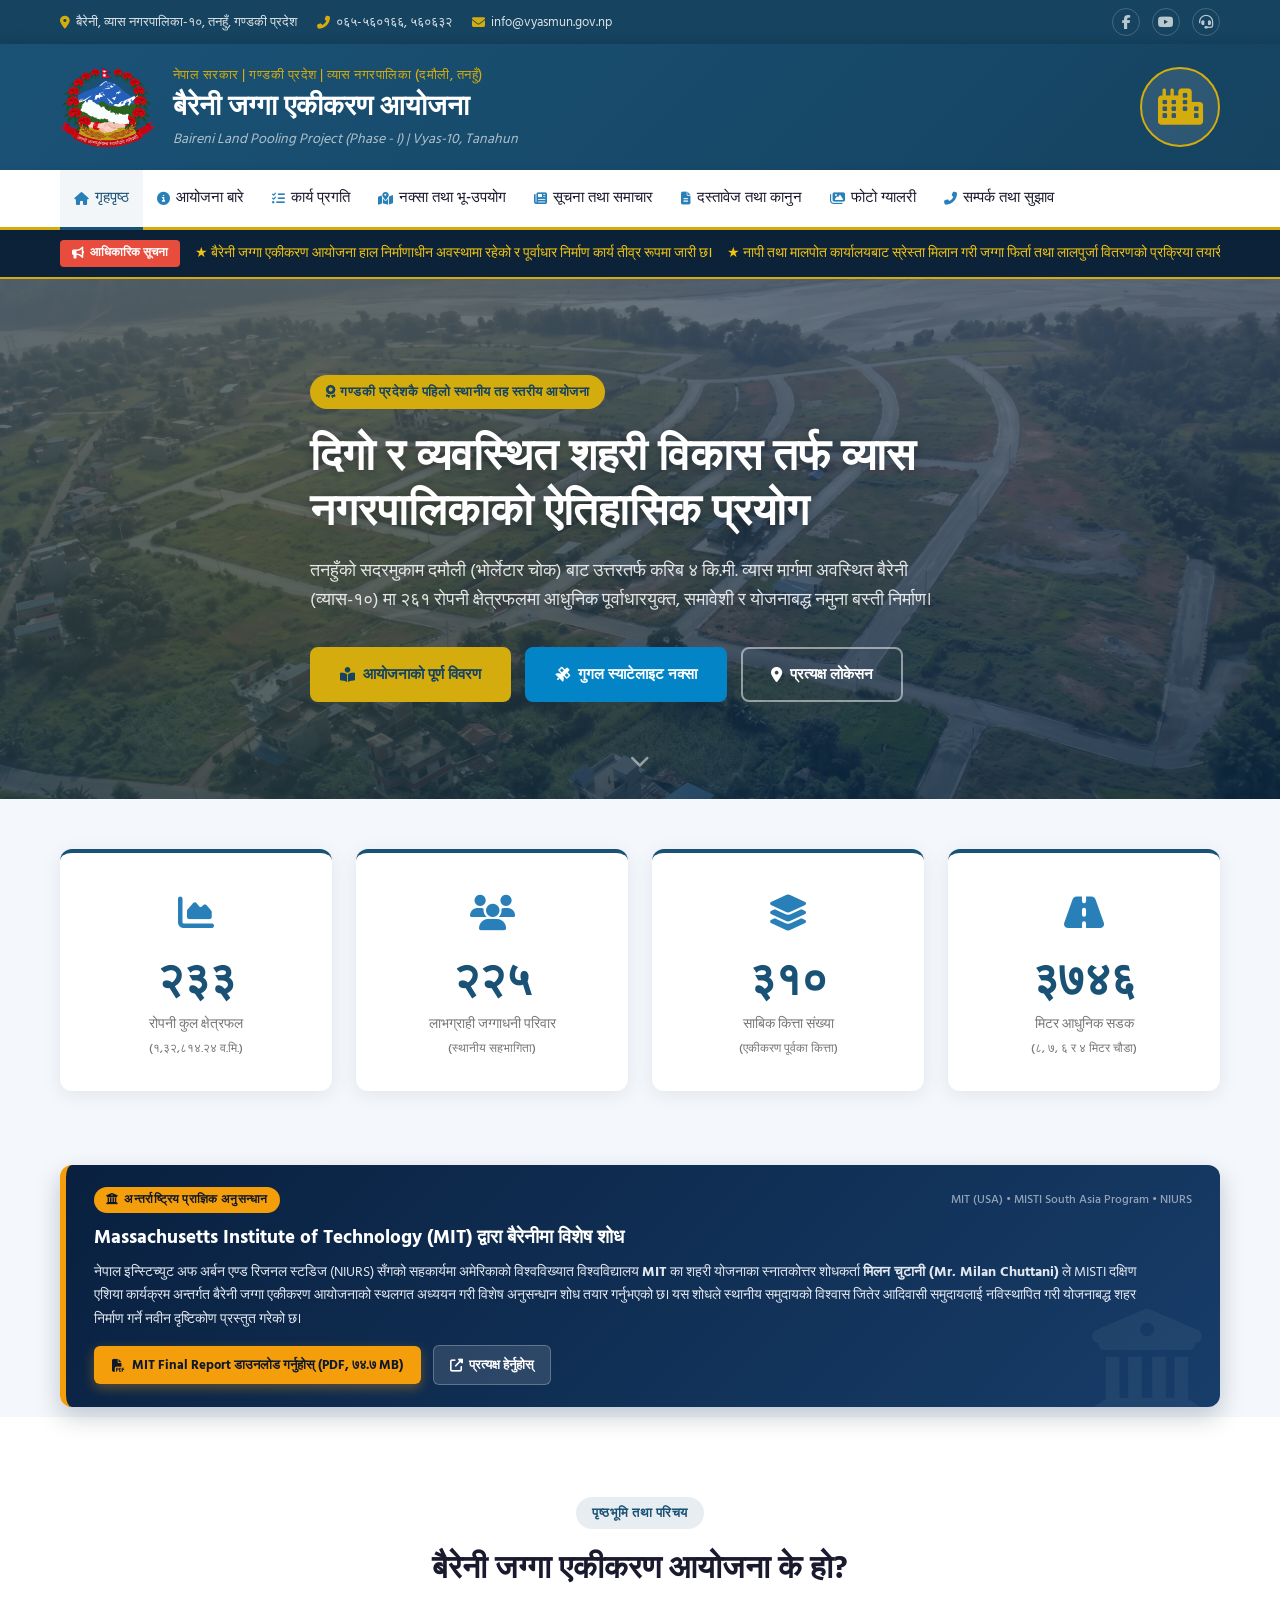
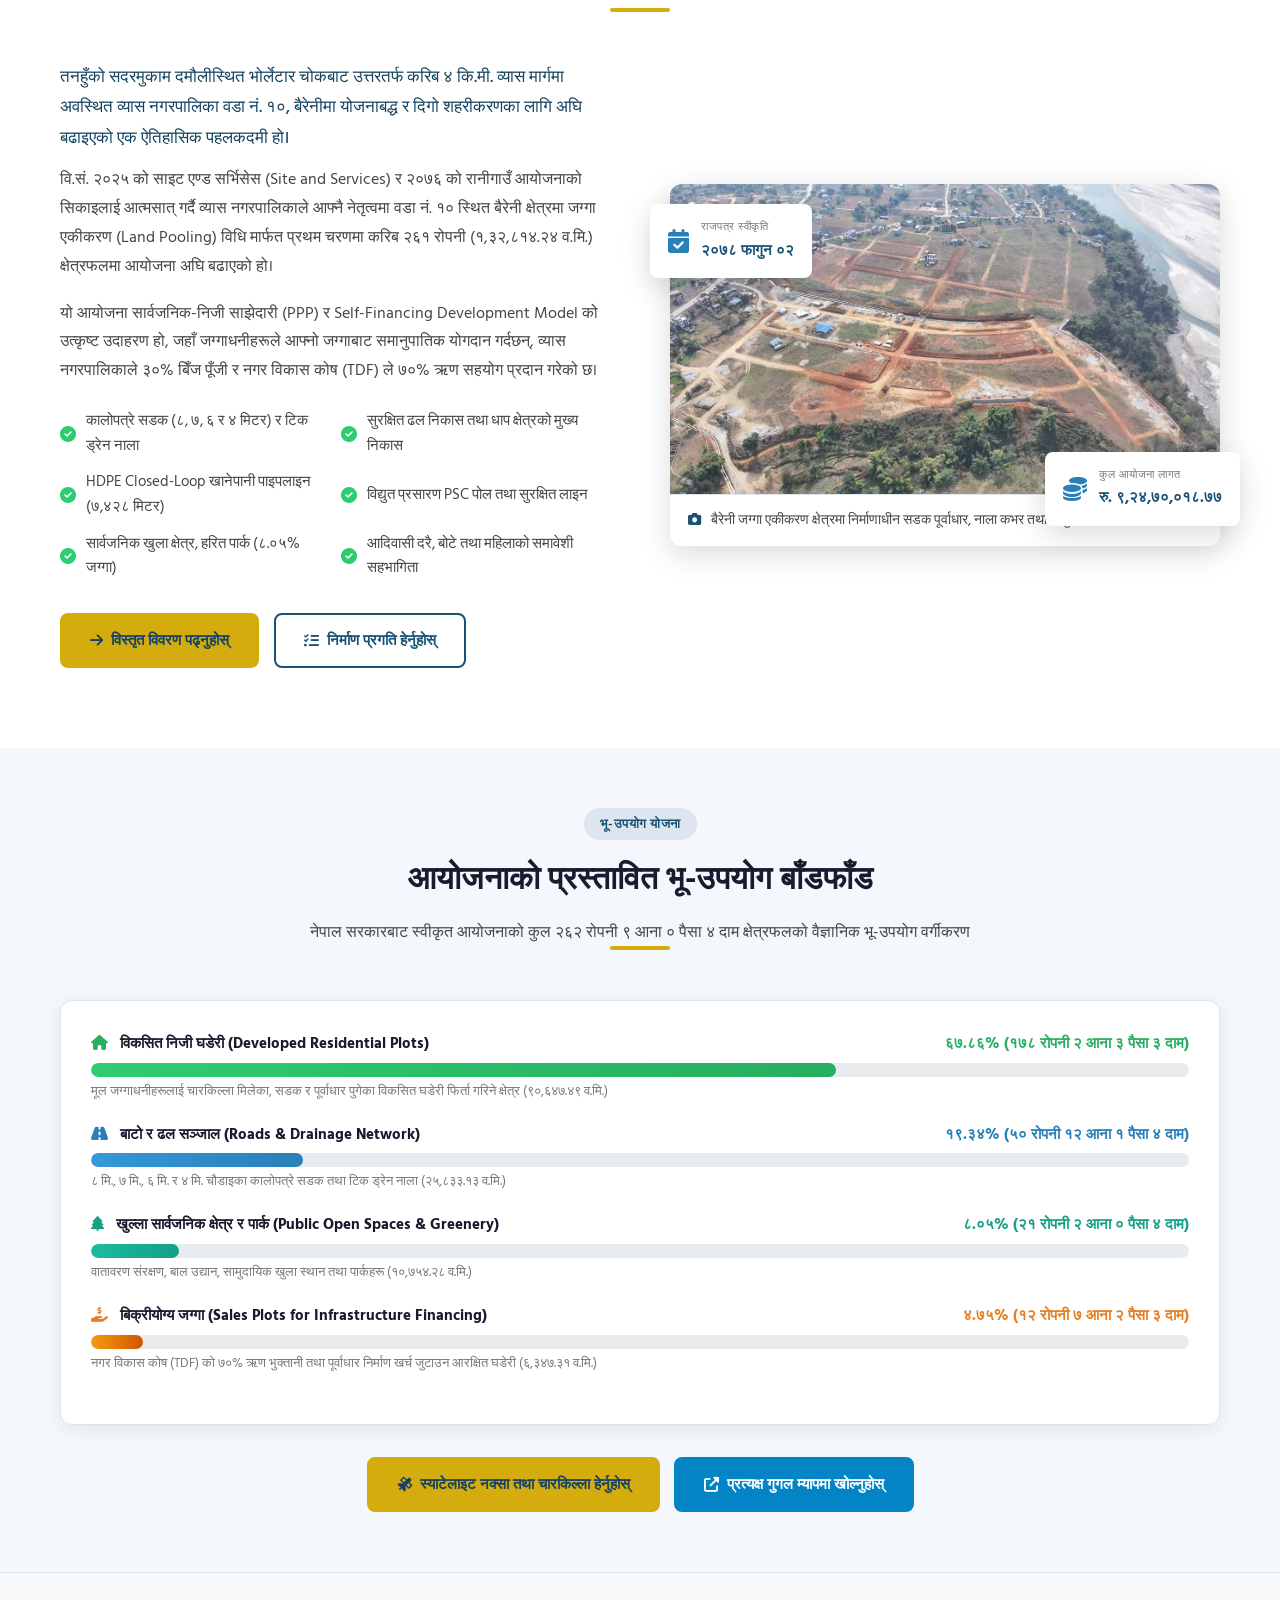
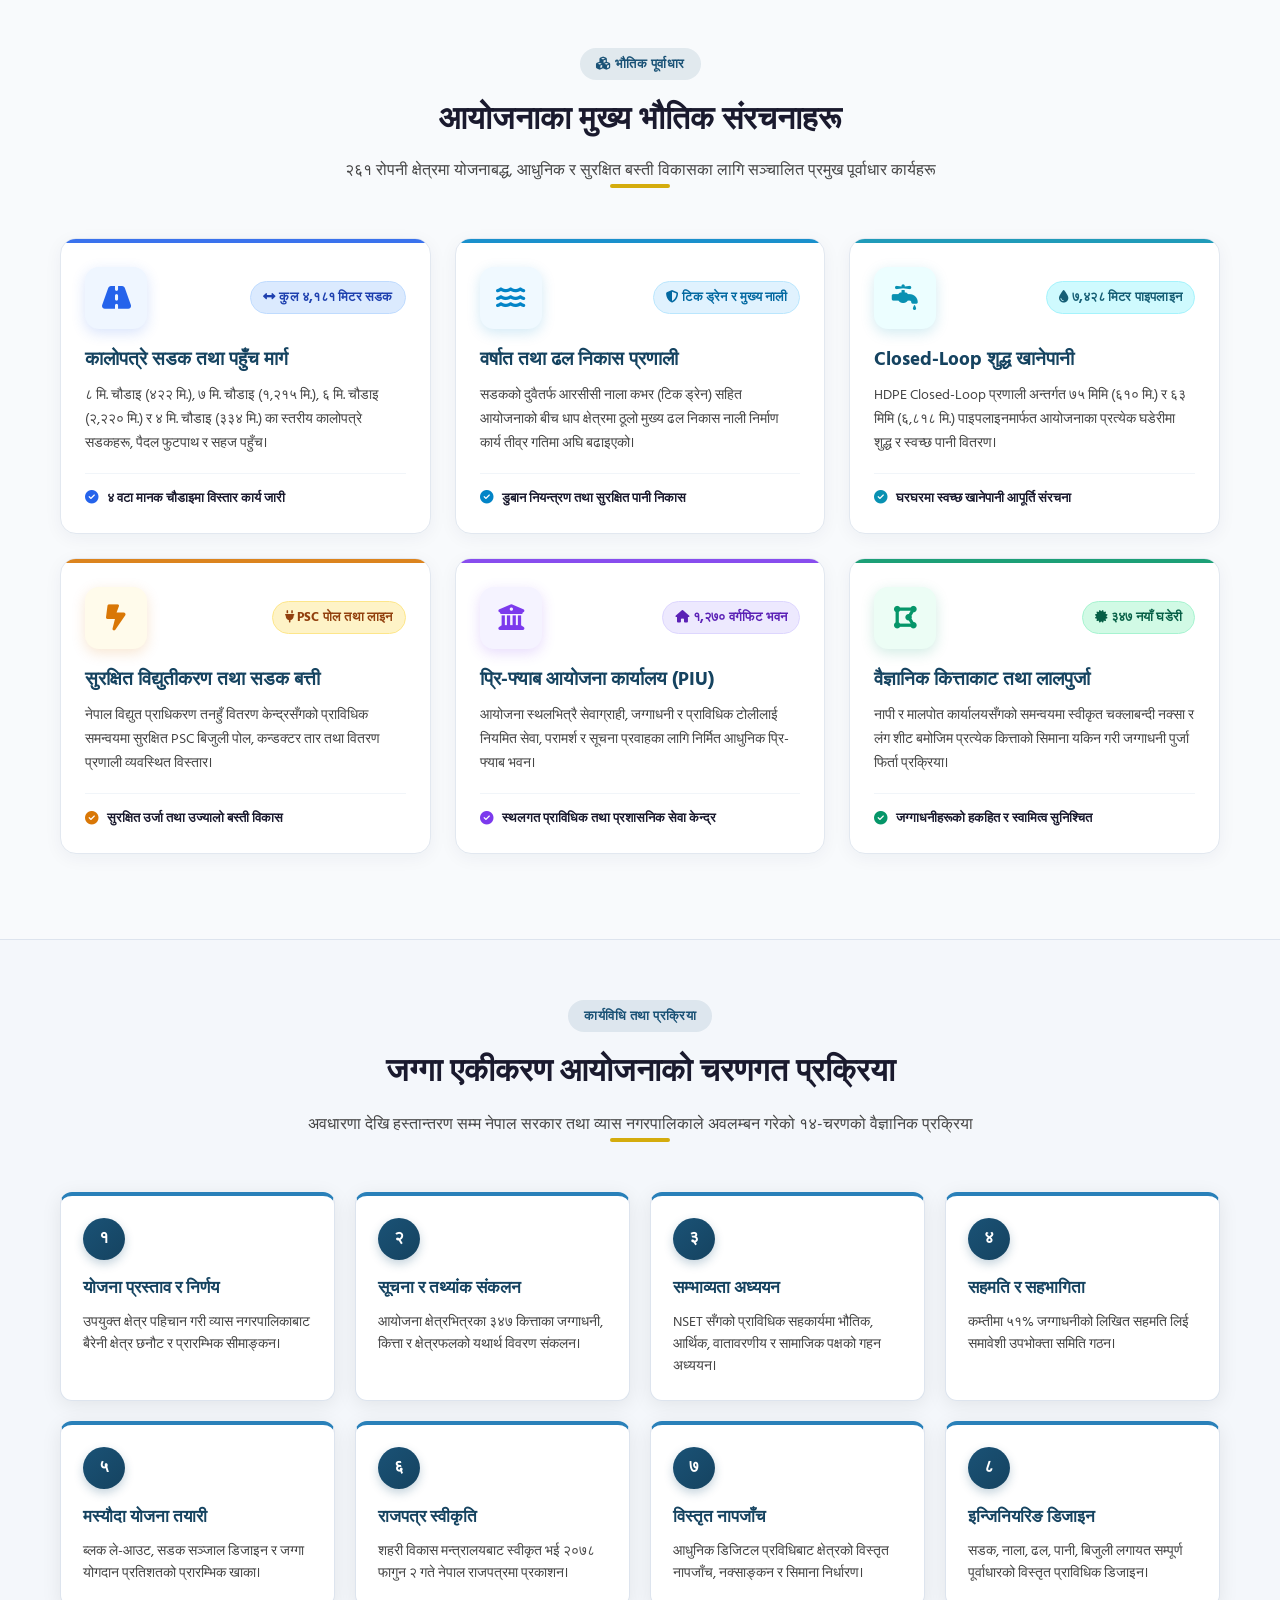
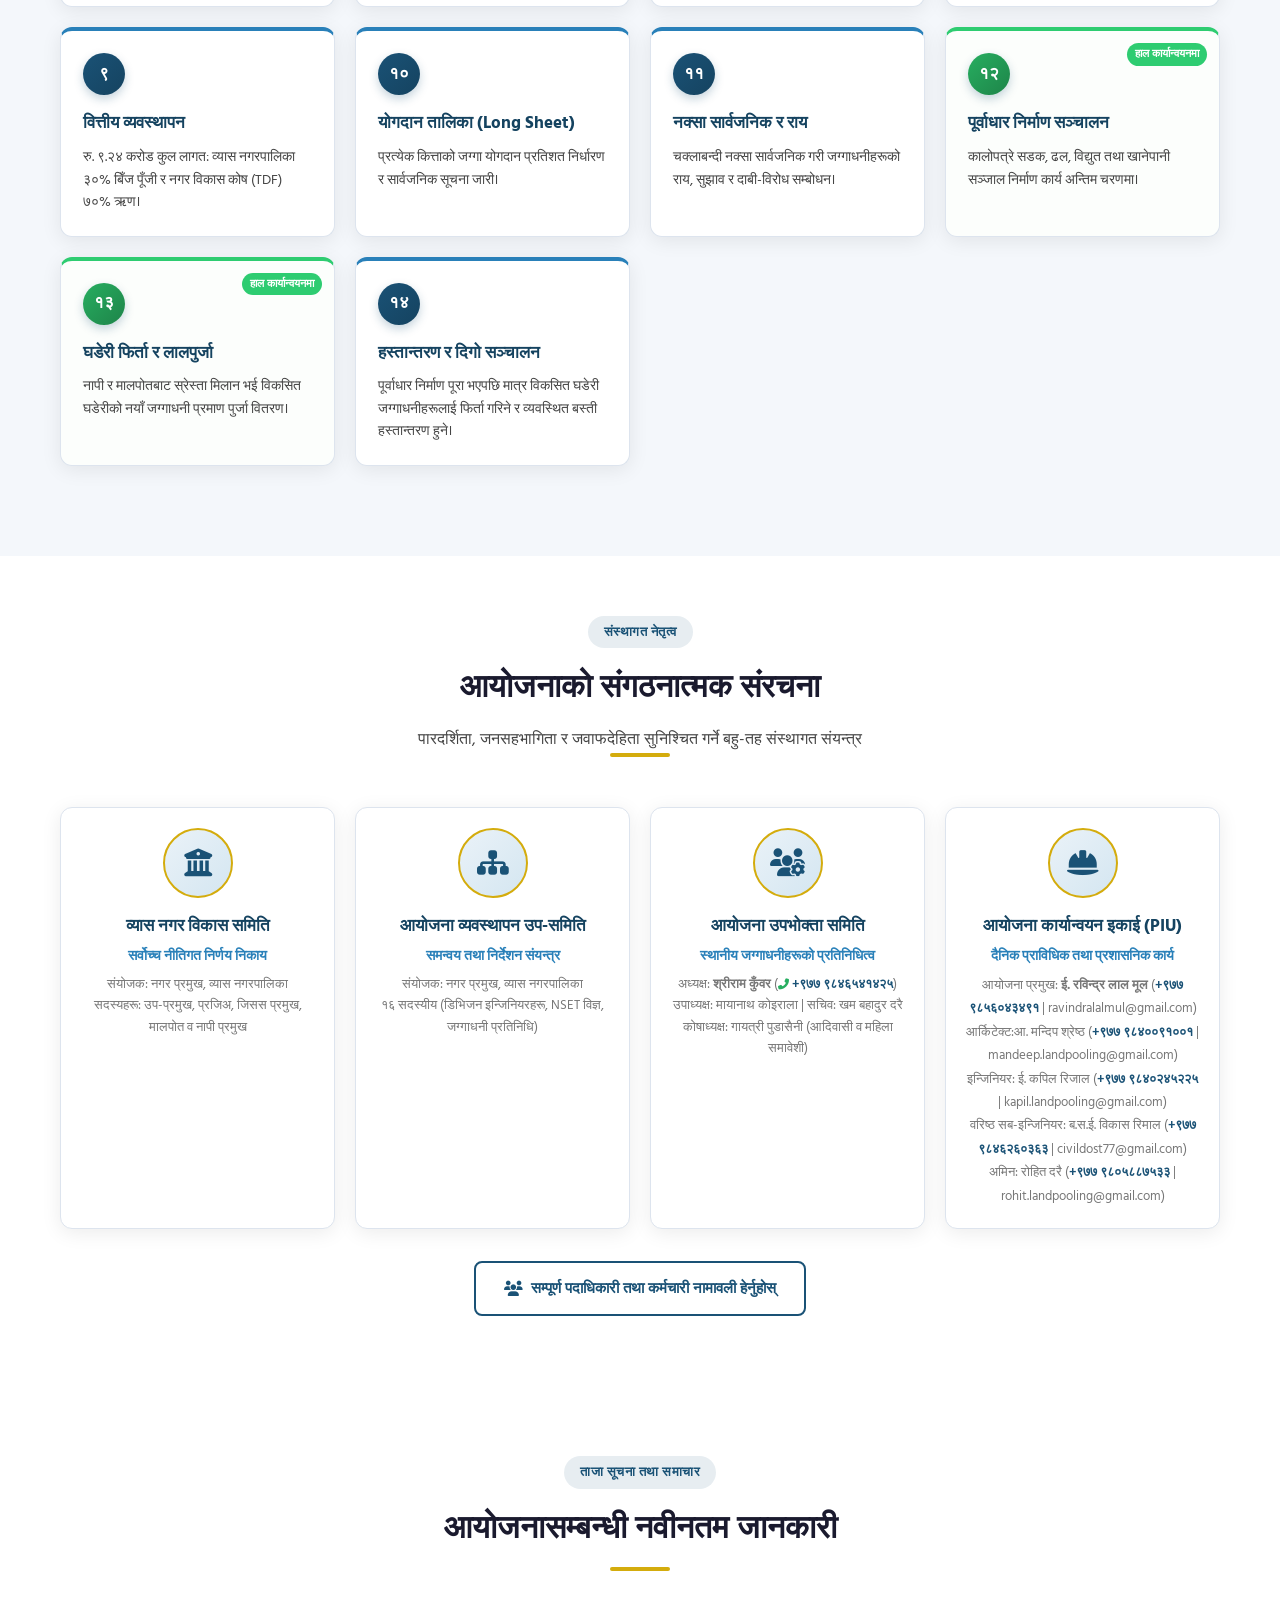
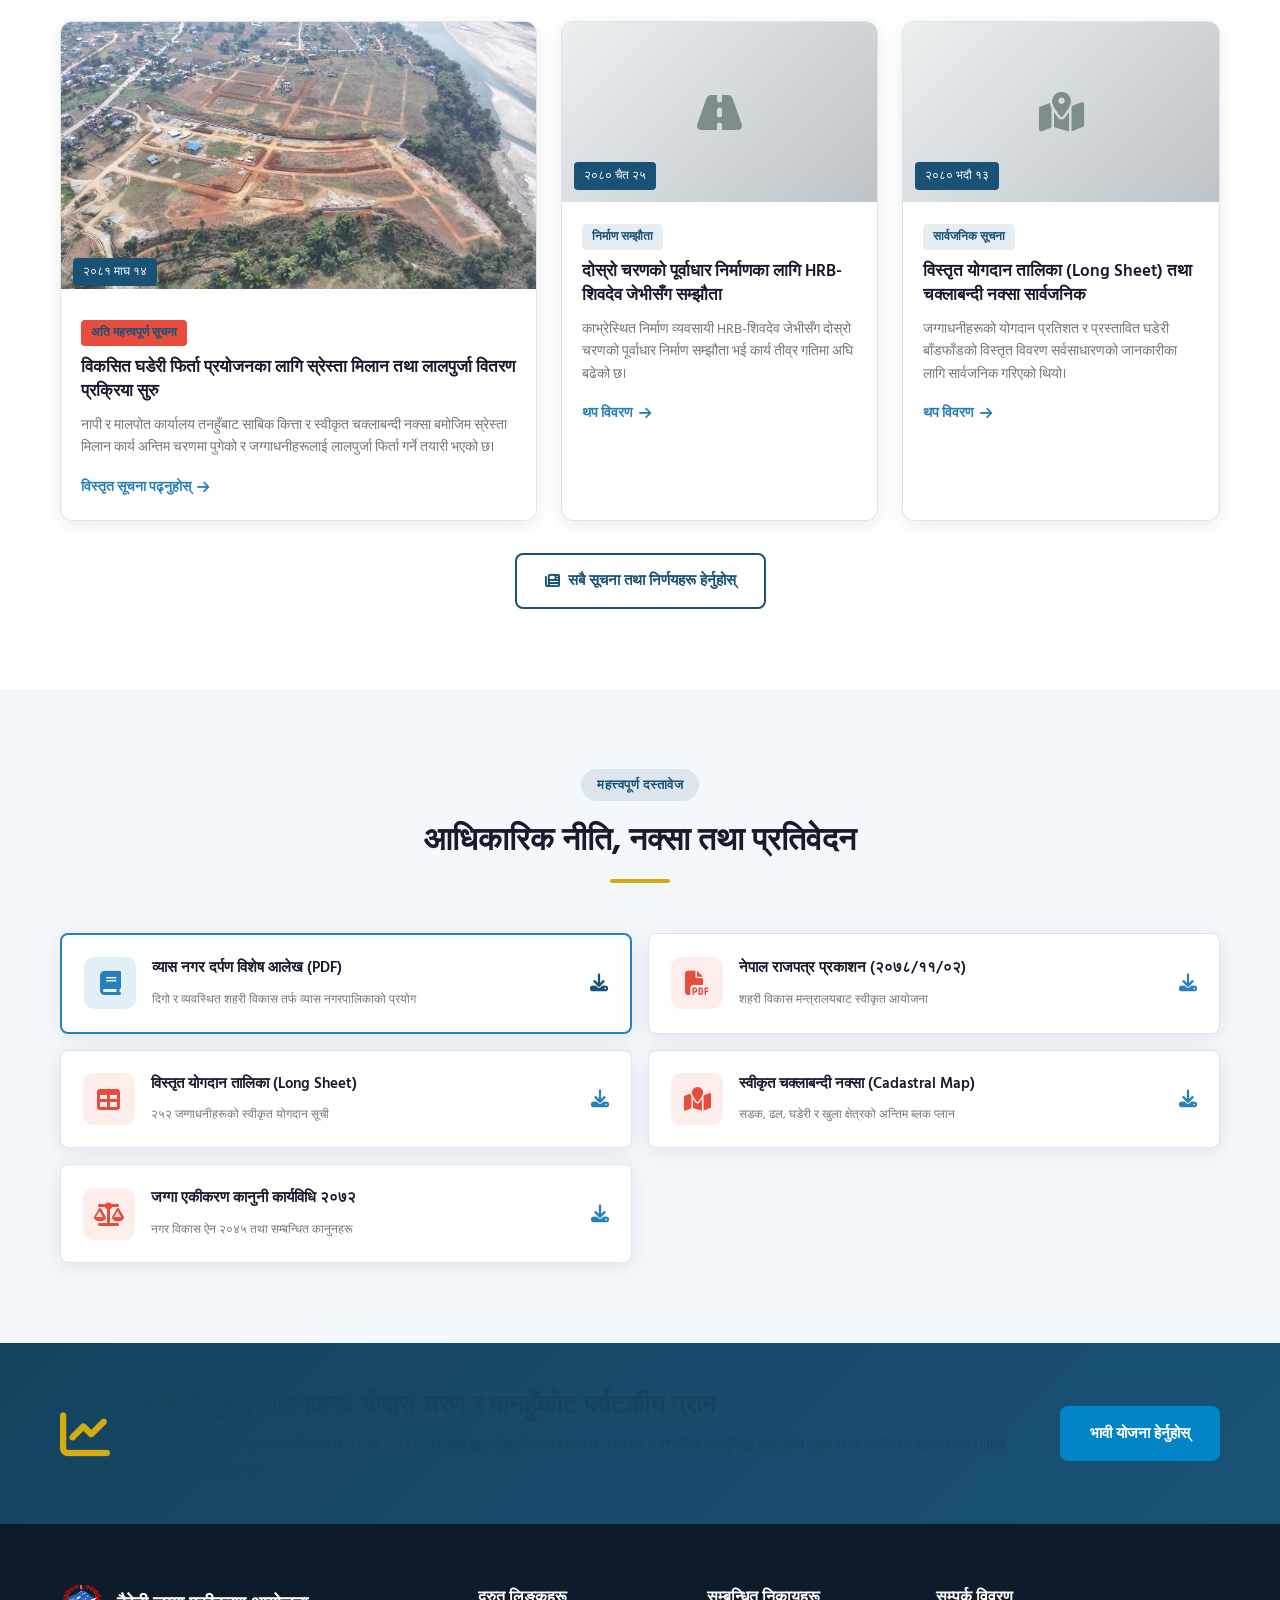
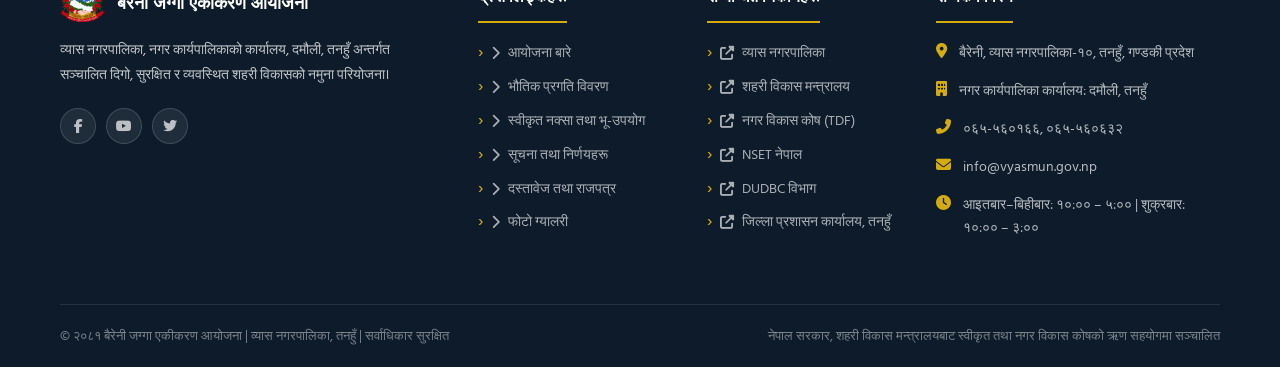
==== commit 88ca26fa: "feat: add interactive map integration to index, about, and map pages" ====
--- a/index.html
+++ b/index.html
@@ -350,28 +350,14 @@
                     <div class="landuse-header">
                         <span><i class="fas fa-hand-holding-usd" style="color: #e67e22; margin-right: 8px;"></i>
                             <strong>बिक्रीयोग्य जग्गा (Sales Plots for Infrastructure Financing)</strong></span>
-                        <span style="color: #e67e22; font-weight: 700;">४.६५% (१२ रोपनी ३ आना १ पैसा ४ दाम)</span>
+                        <span style="color: #e67e22; font-weight: 700;">४.७५% (१२ रोपनी ७ आना २ पैसा ३ दाम)</span>
                     </div>
                     <div class="landuse-track">
                         <div class="landuse-fill"
-                            style="width: 4.65%; background: linear-gradient(90deg, #f39c12, #d35400);"></div>
+                            style="width: 4.75%; background: linear-gradient(90deg, #f39c12, #d35400);"></div>
                     </div>
                     <small style="color: var(--text-light); font-size: 13px;">नगर विकास कोष (TDF) को ७०% ऋण भुक्तानी तथा
-                        पूर्वाधार निर्माण खर्च जुटाउन आरक्षित घडेरी (६,२१४.८९ व.मि.)</small>
-                </div>
-
-                <!-- Item 5 -->
-                <div class="landuse-bar-item">
-                    <div class="landuse-header">
-                        <span><i class="fas fa-landmark" style="color: #8e44ad; margin-right: 8px;"></i> <strong>खाद्य
-                                तथा गुण नियन्त्रण विभागका लागि छुट्याइएको जग्गा</strong></span>
-                        <span style="color: #8e44ad; font-weight: 700;">०.१०% (० रोपनी ४ आना ० पैसा ३ दाम)</span>
-                    </div>
-                    <div class="landuse-track">
-                        <div class="landuse-fill" style="width: 1%; background: #8e44ad;"></div>
-                    </div>
-                    <small style="color: var(--text-light); font-size: 13px;">सार्वजनिक सेवा भवन प्रयोजनका लागि आरक्षित
-                        (१३२.४२ व.मि.)</small>
+                        पूर्वाधार निर्माण खर्च जुटाउन आरक्षित घडेरी (६,३४७.३१ व.मि.)</small>
                 </div>
             </div>
 
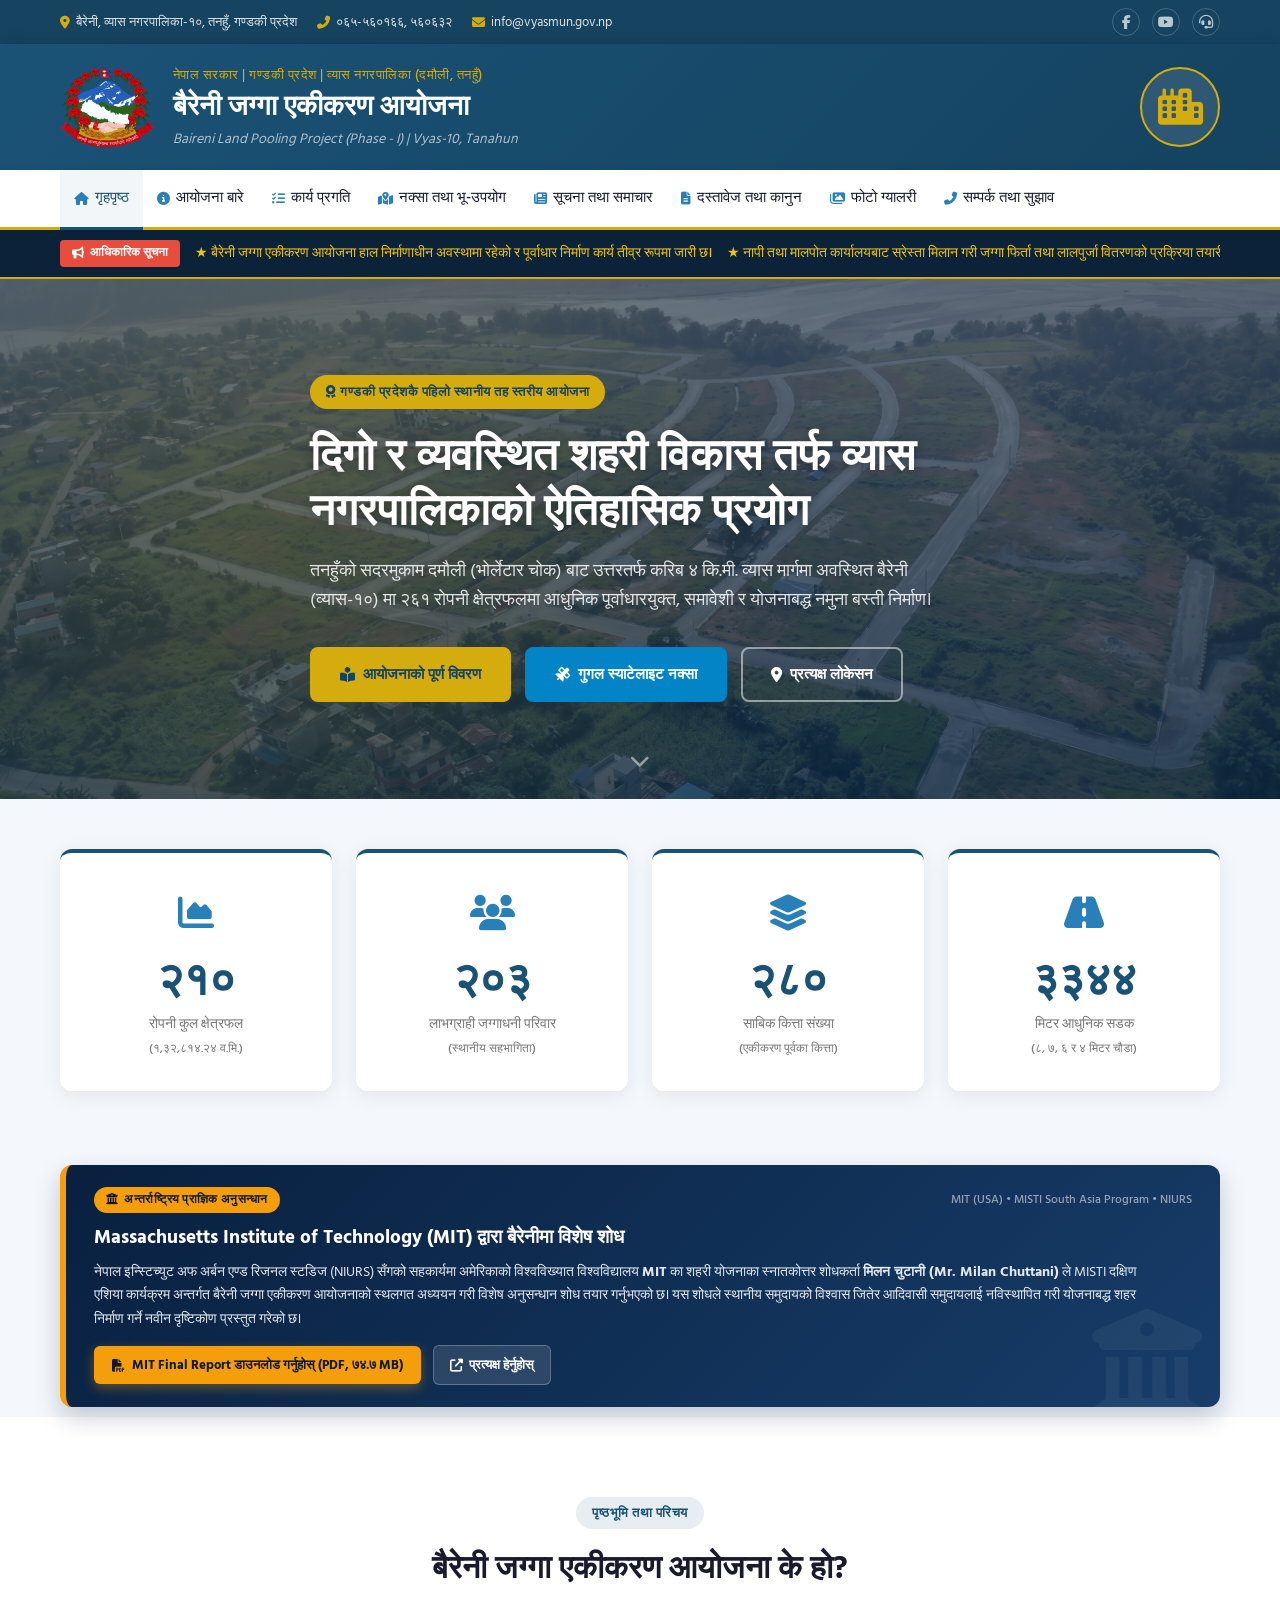
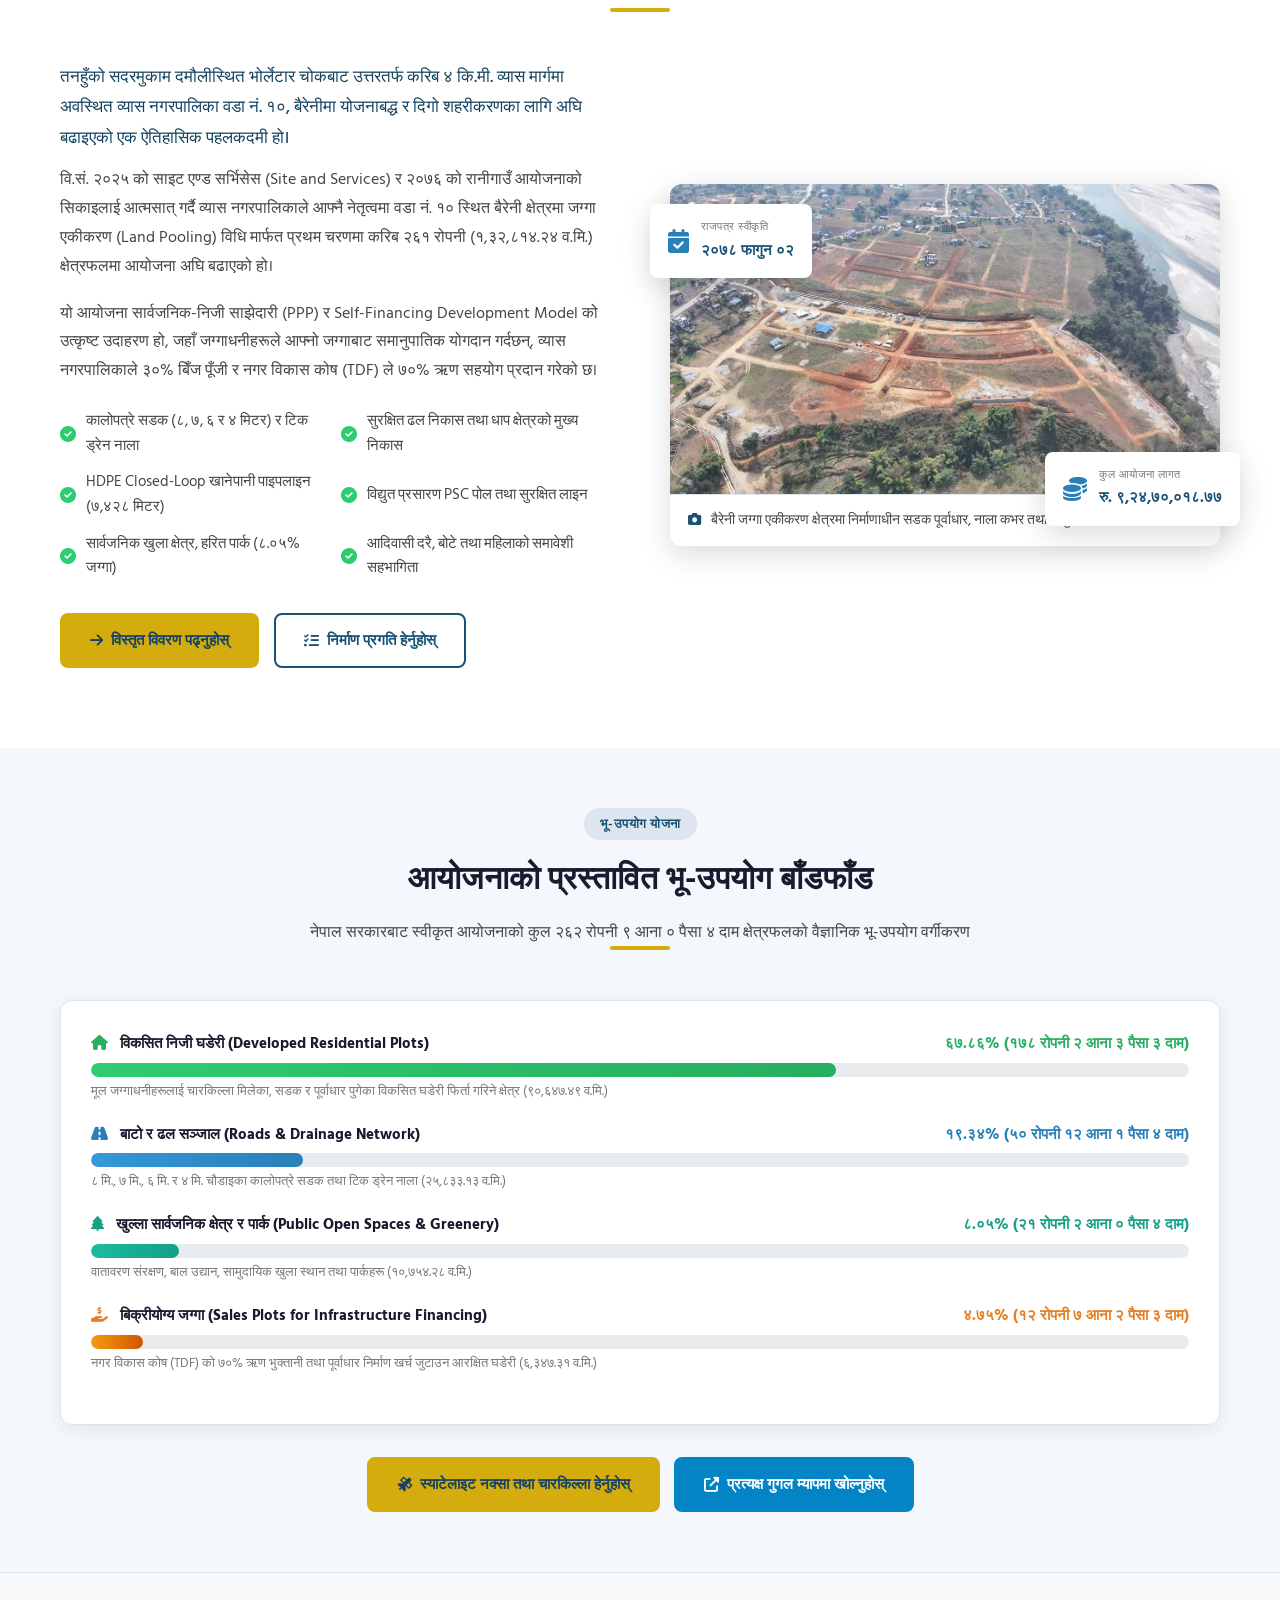
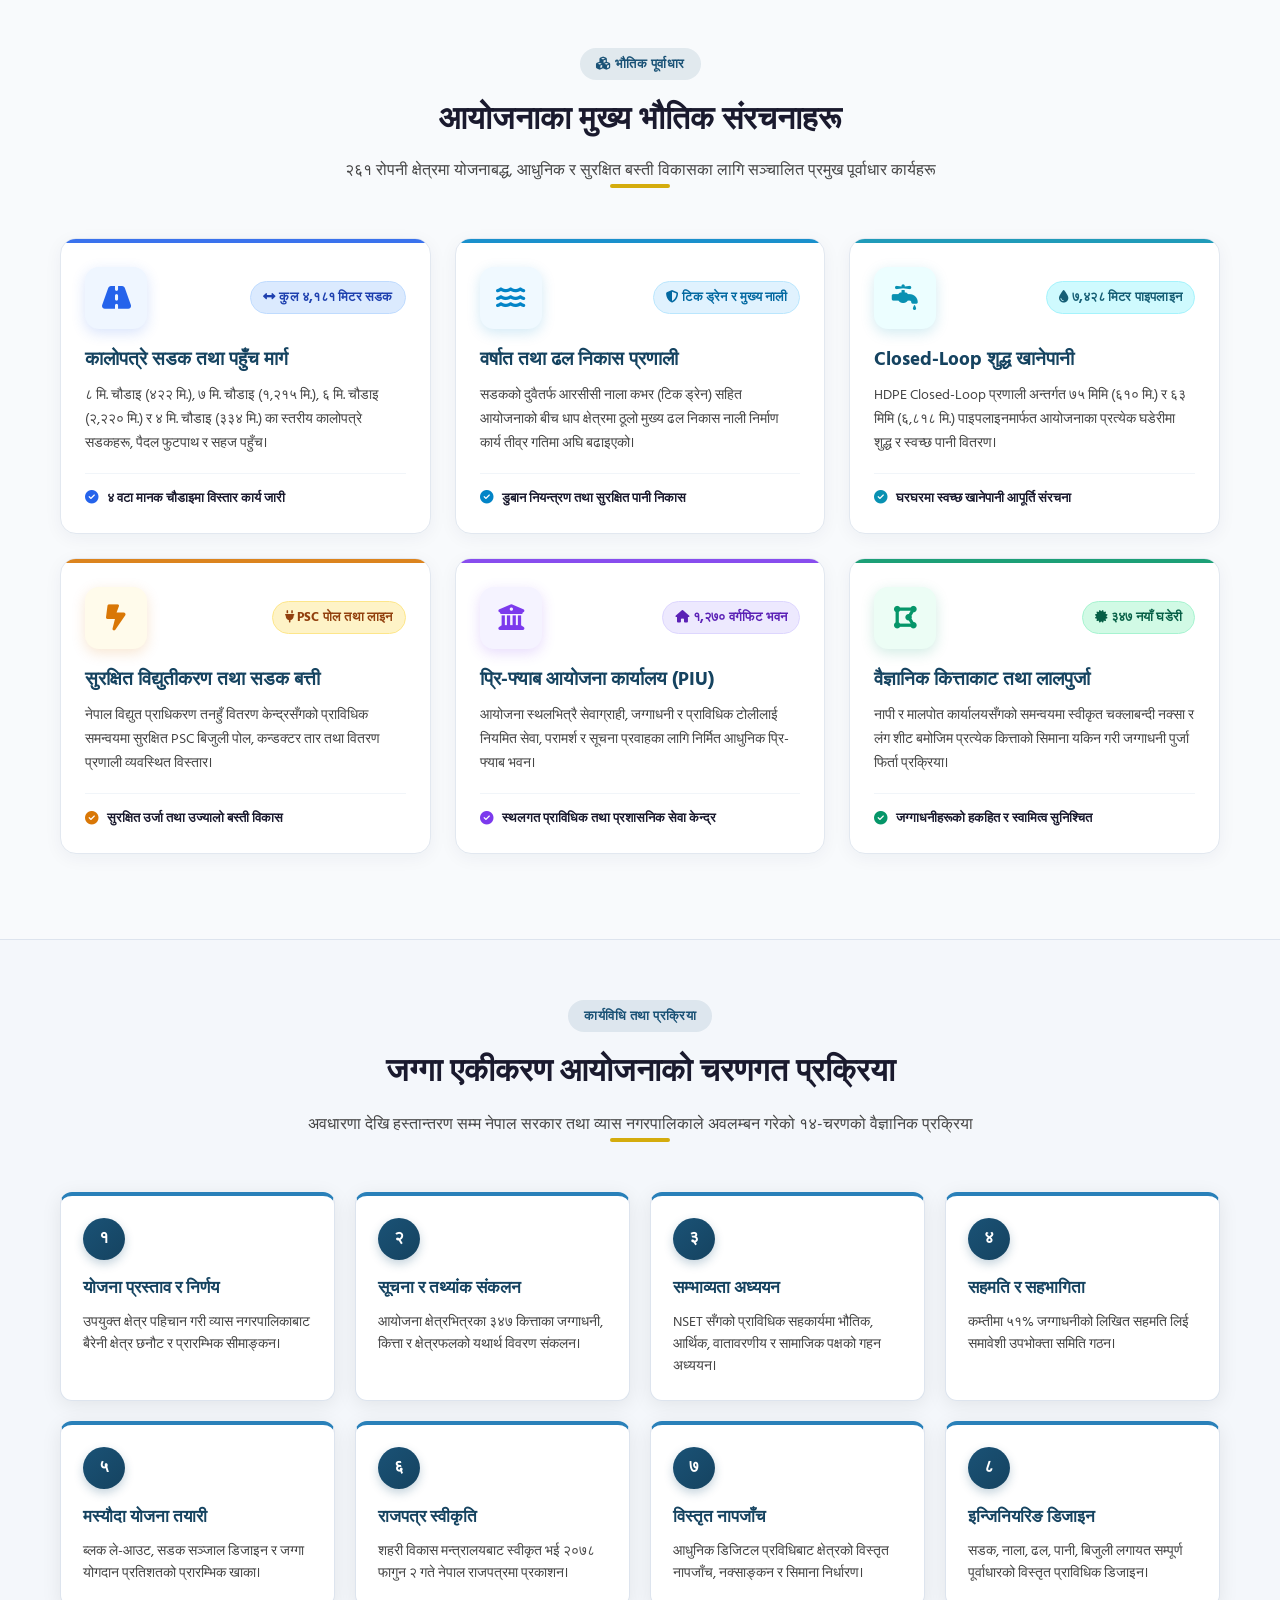
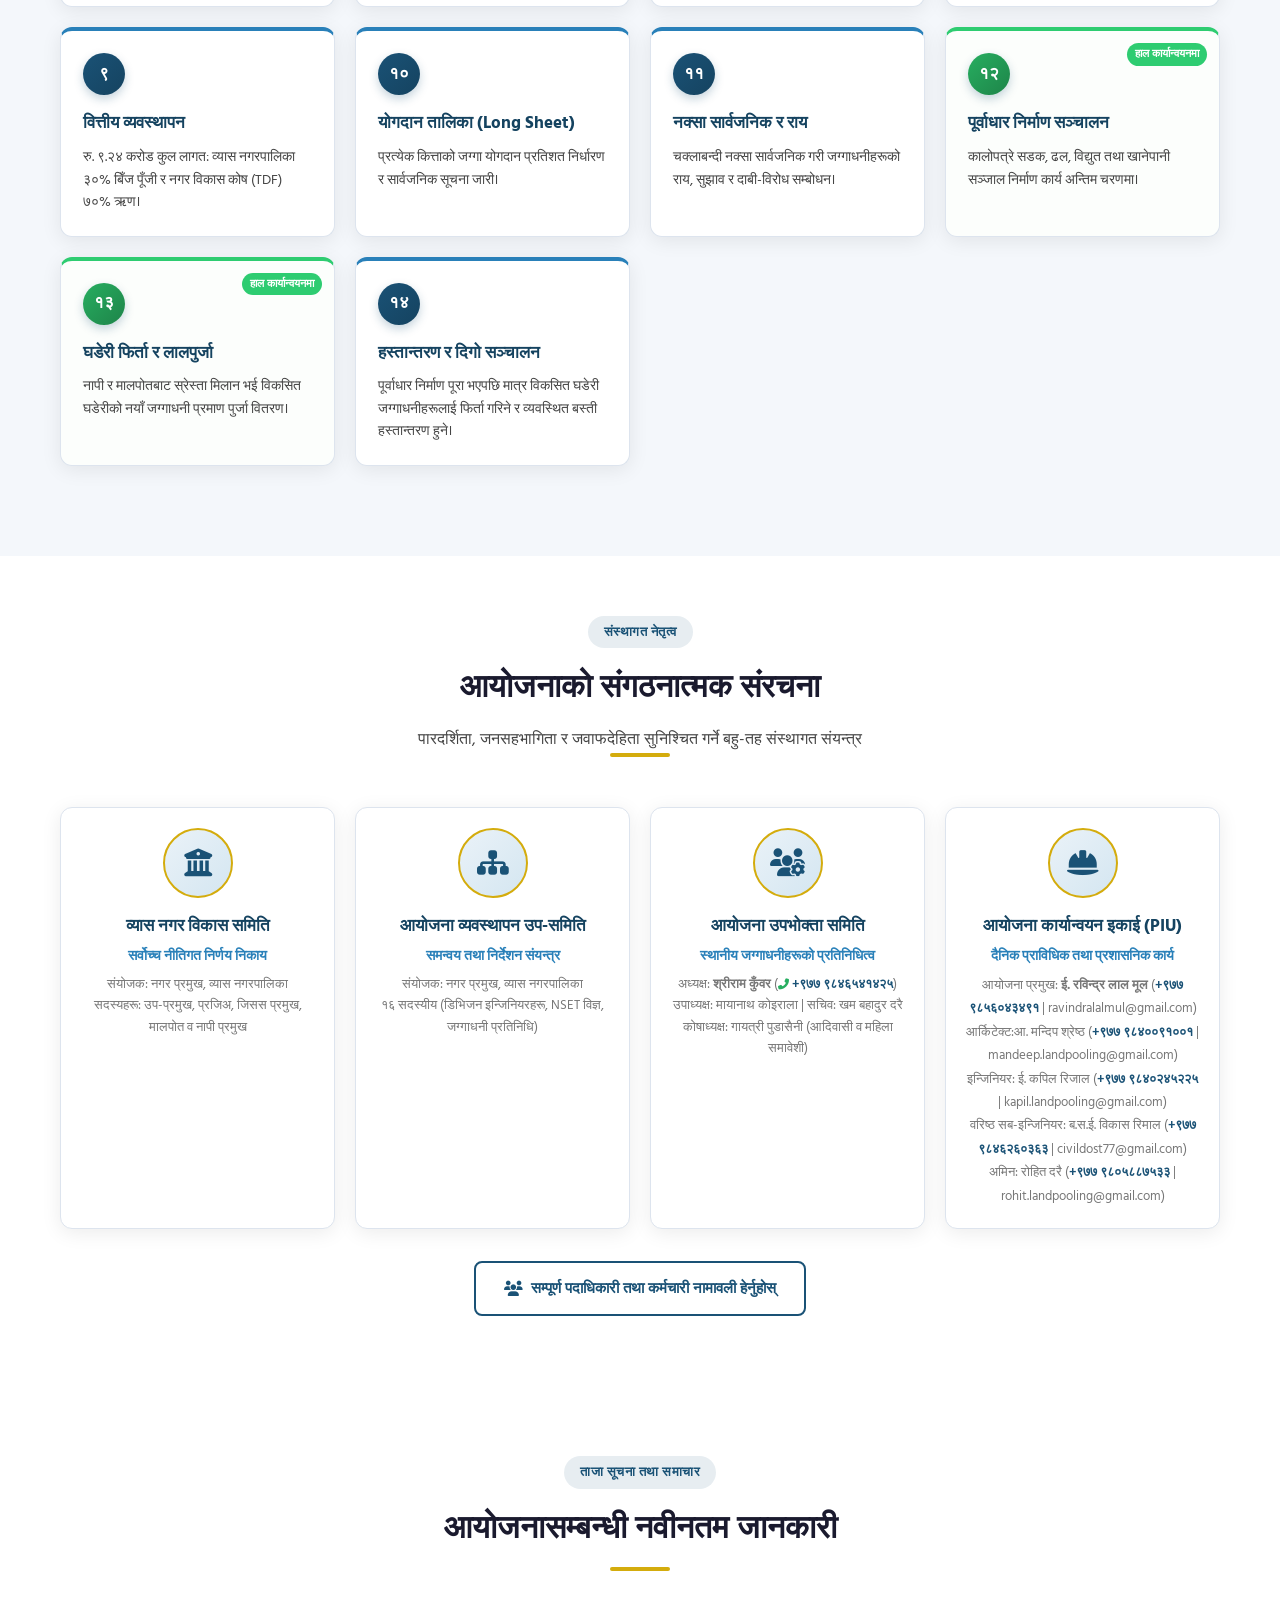
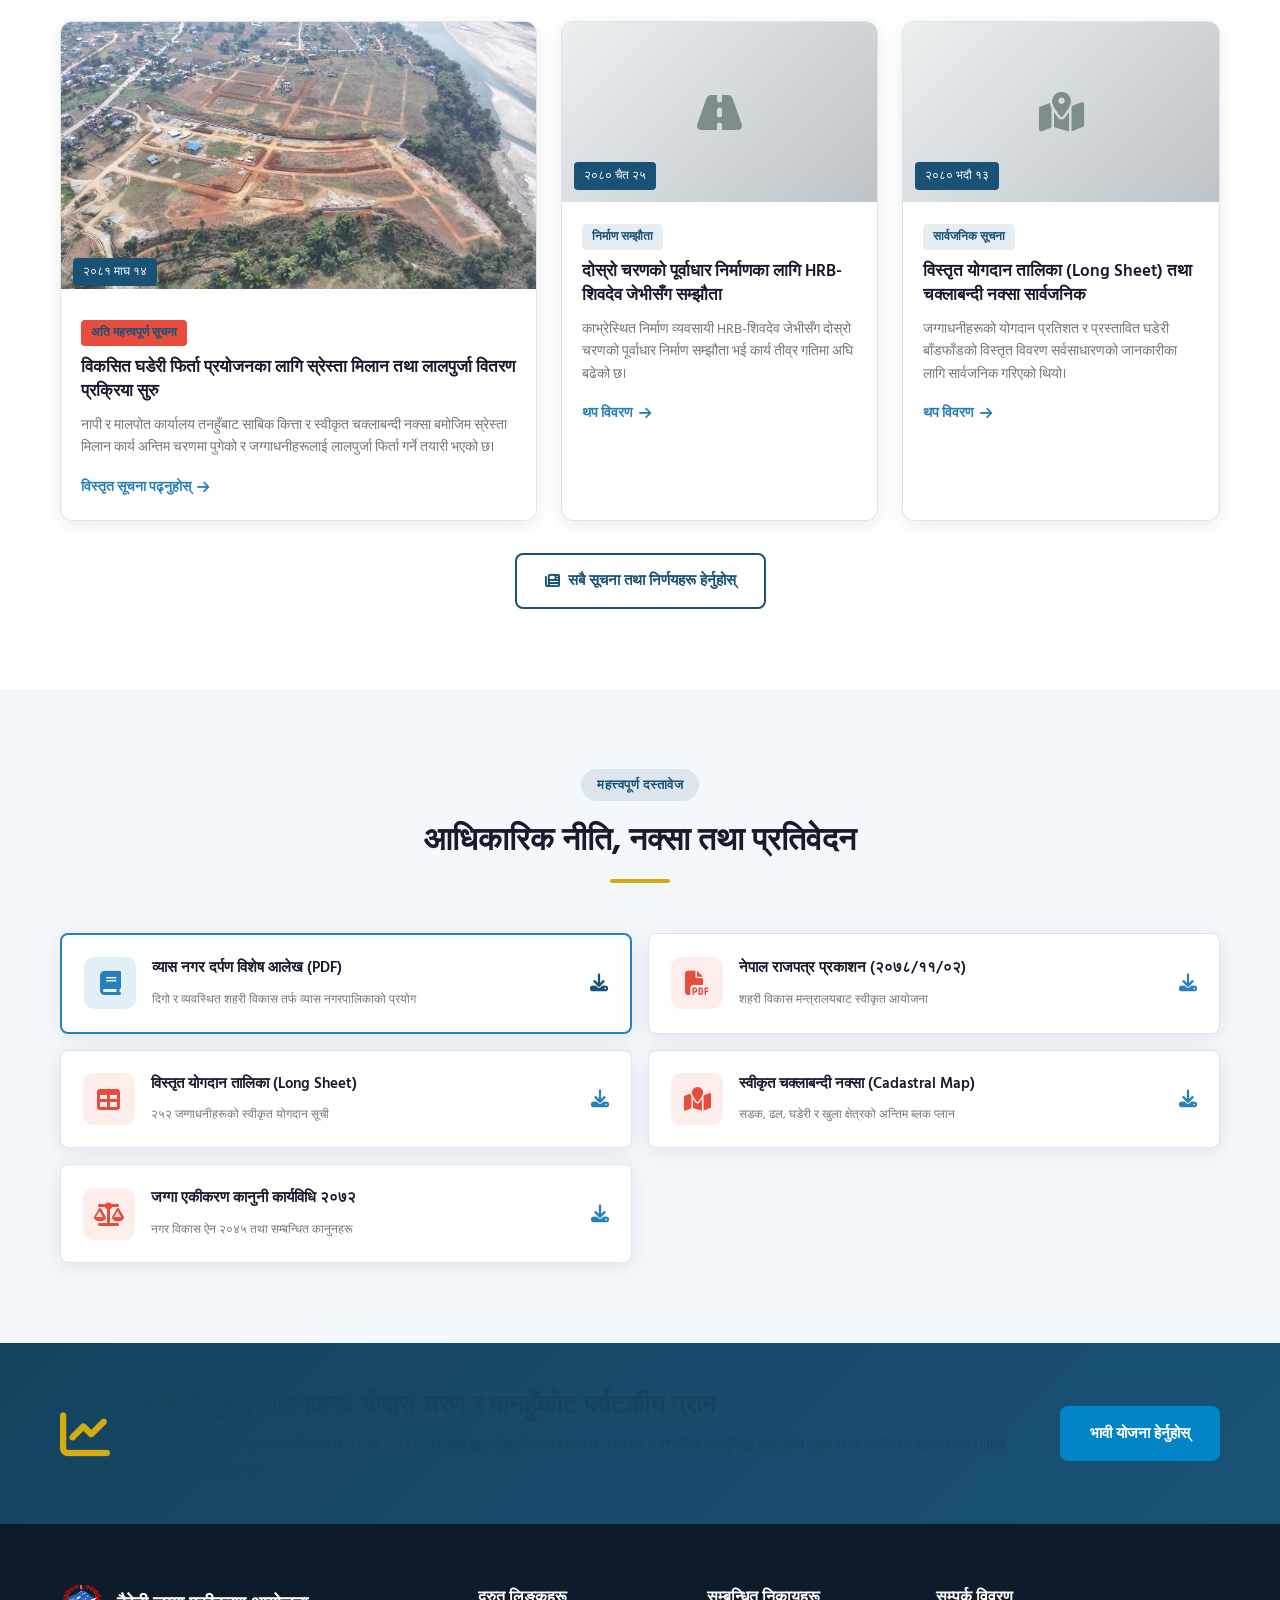
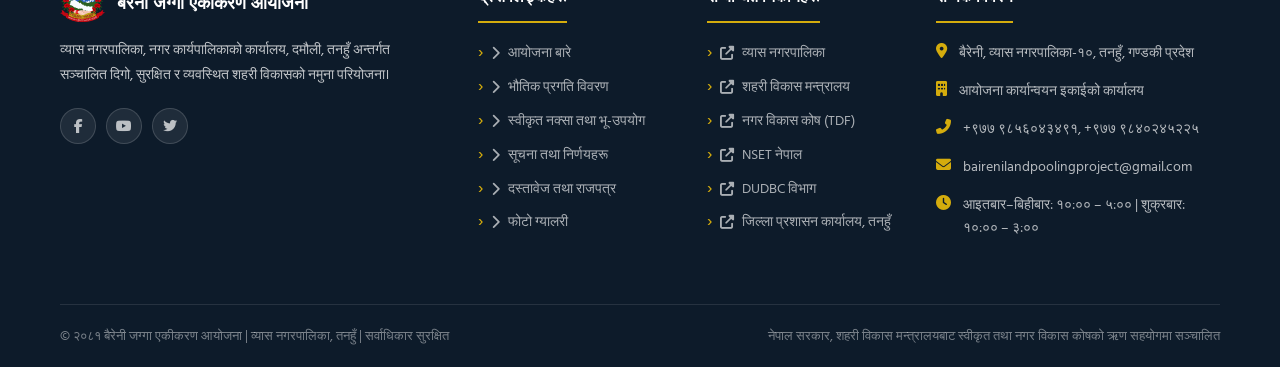
==== commit bb8090f3: "update footer contact information across all HTML pages" ====
--- a/index.html
+++ b/index.html
@@ -828,15 +828,15 @@
                     </div>
                     <div class="contact-item">
                         <i class="fas fa-building"></i>
-                        <span>नगर कार्यपालिका कार्यालय: दमौली, तनहुँ</span>
+                        <span>आयोजना कार्यान्वयन इकाईको कार्यालय</span>
                     </div>
                     <div class="contact-item">
                         <i class="fas fa-phone-alt"></i>
-                        <span>०६५-५६०१६६, ०६५-५६०६३२</span>
+                        <span>+९७७ ९८५६०४३४९१, +९७७ ९८४०२४५२२५</span>
                     </div>
                     <div class="contact-item">
                         <i class="fas fa-envelope"></i>
-                        <span>info@vyasmun.gov.np</span>
+                        <span>bairenilandpoolingproject@gmail.com</span>
                     </div>
                     <div class="contact-item">
                         <i class="fas fa-clock"></i>
